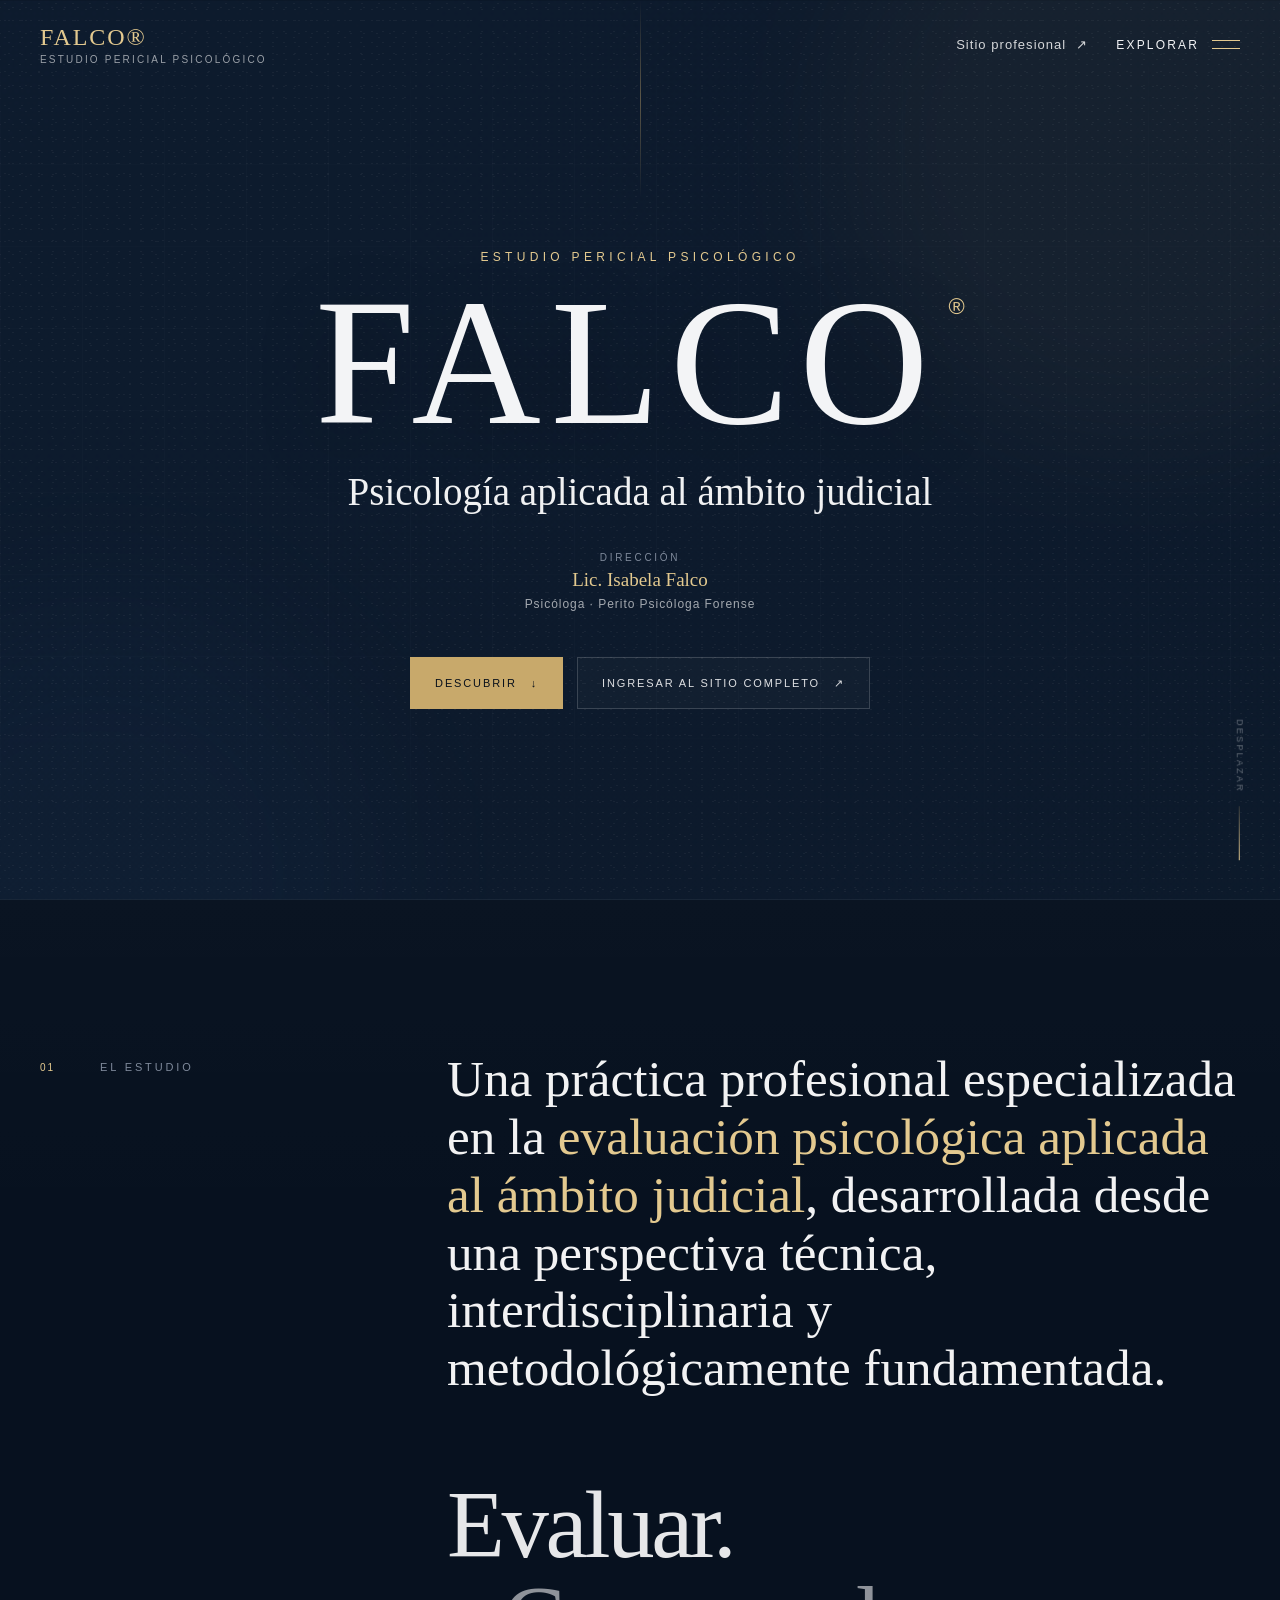
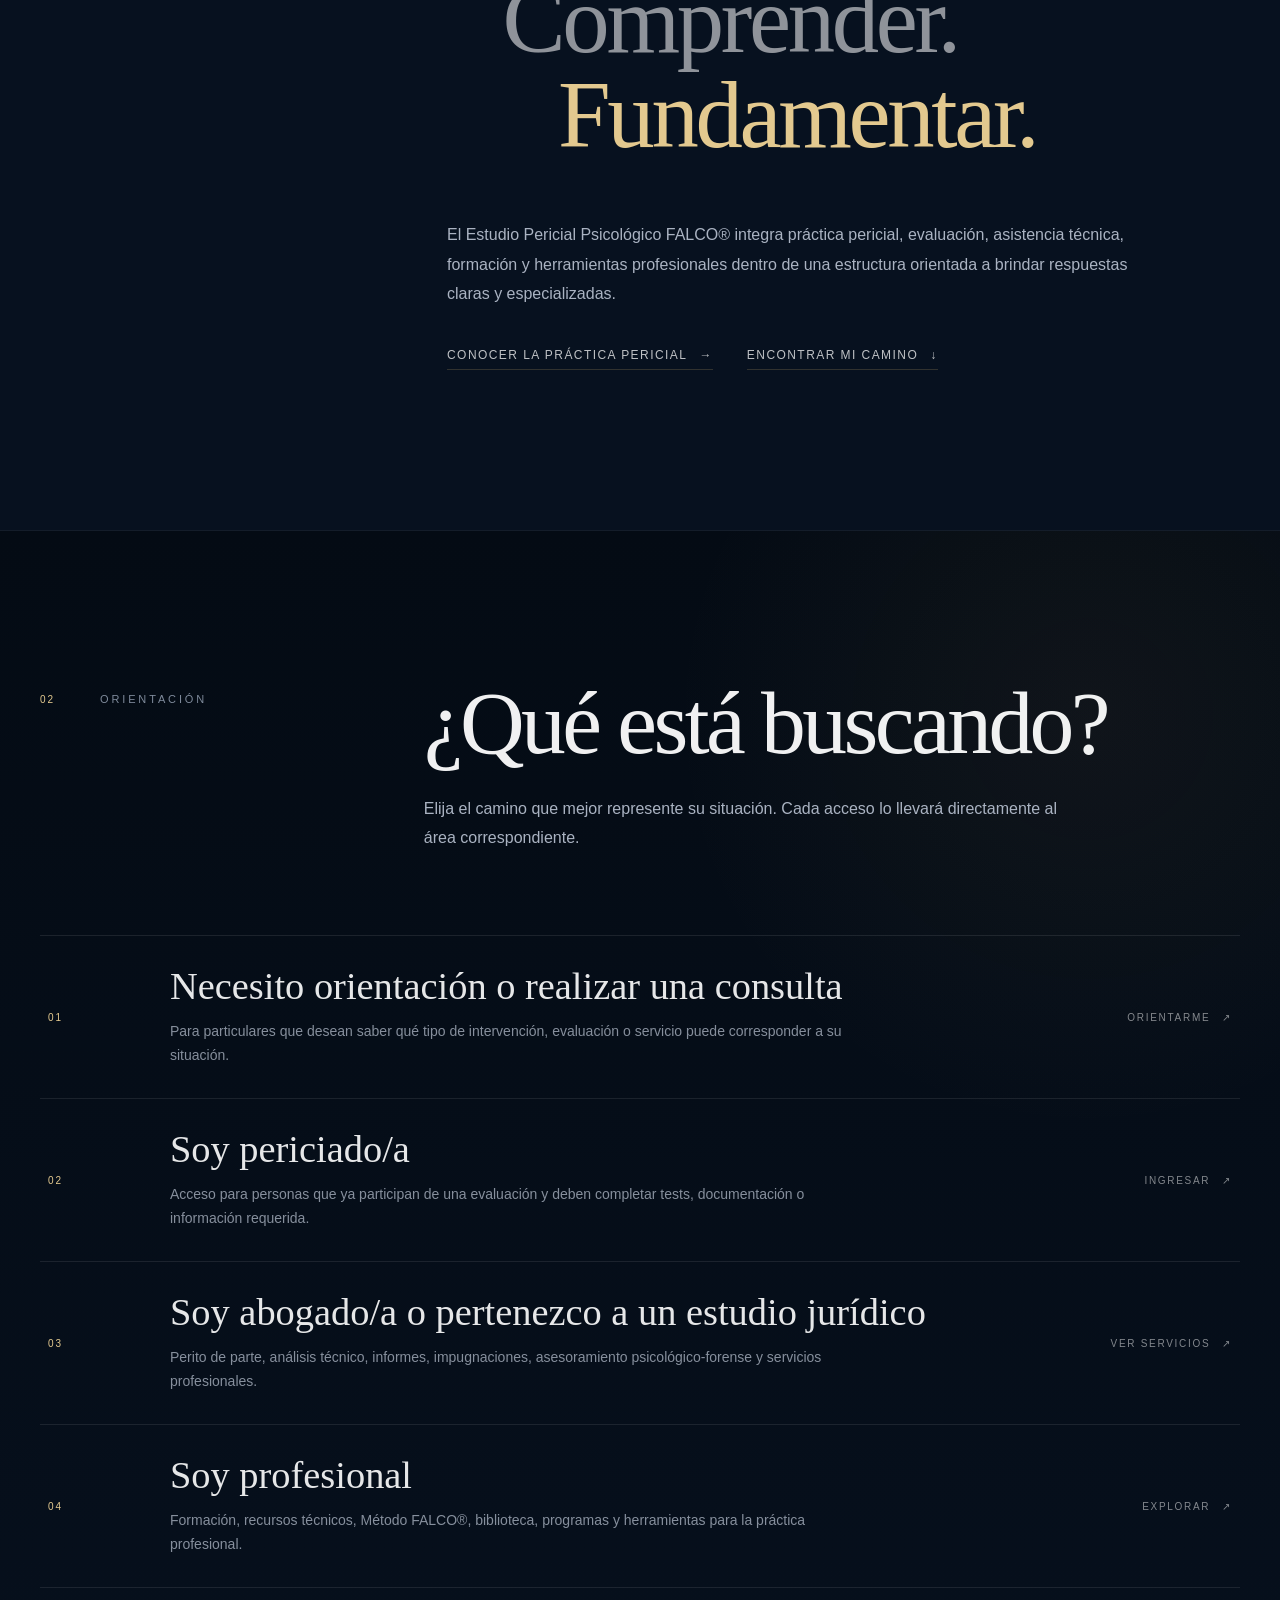
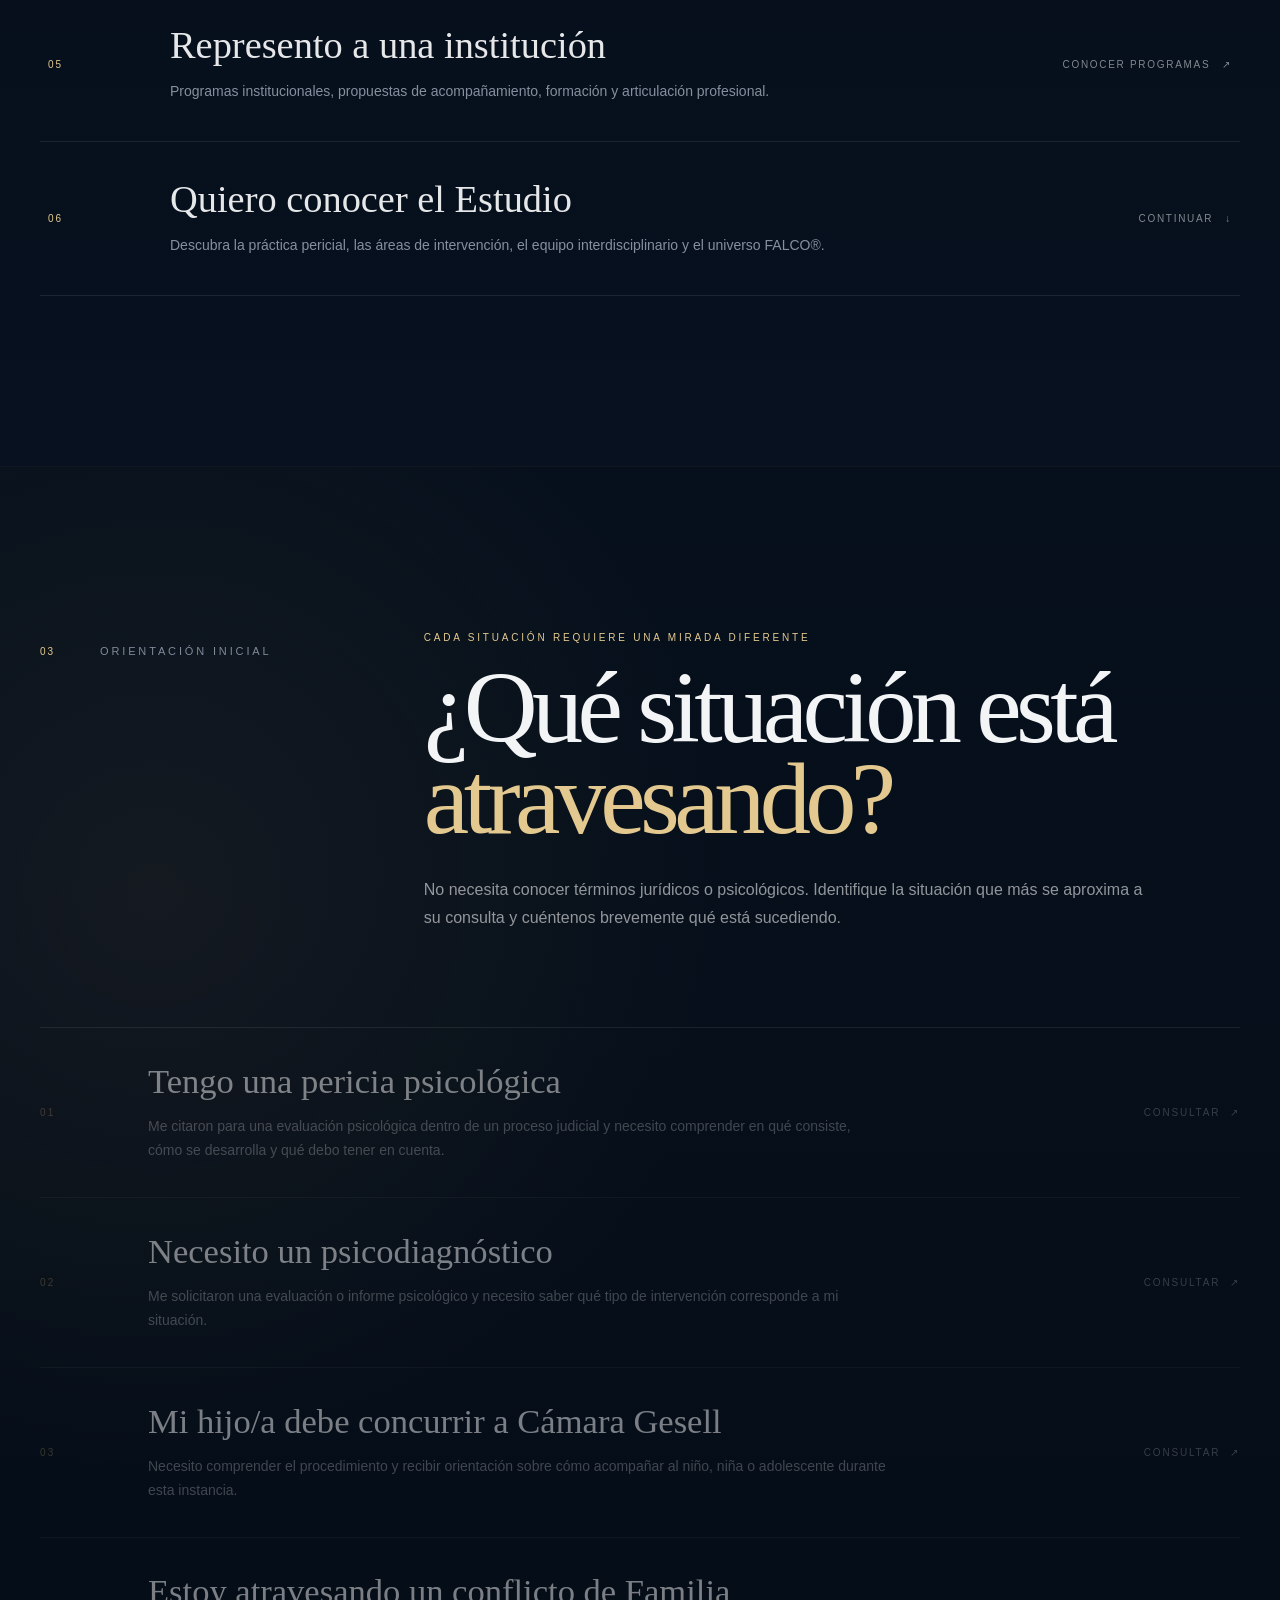
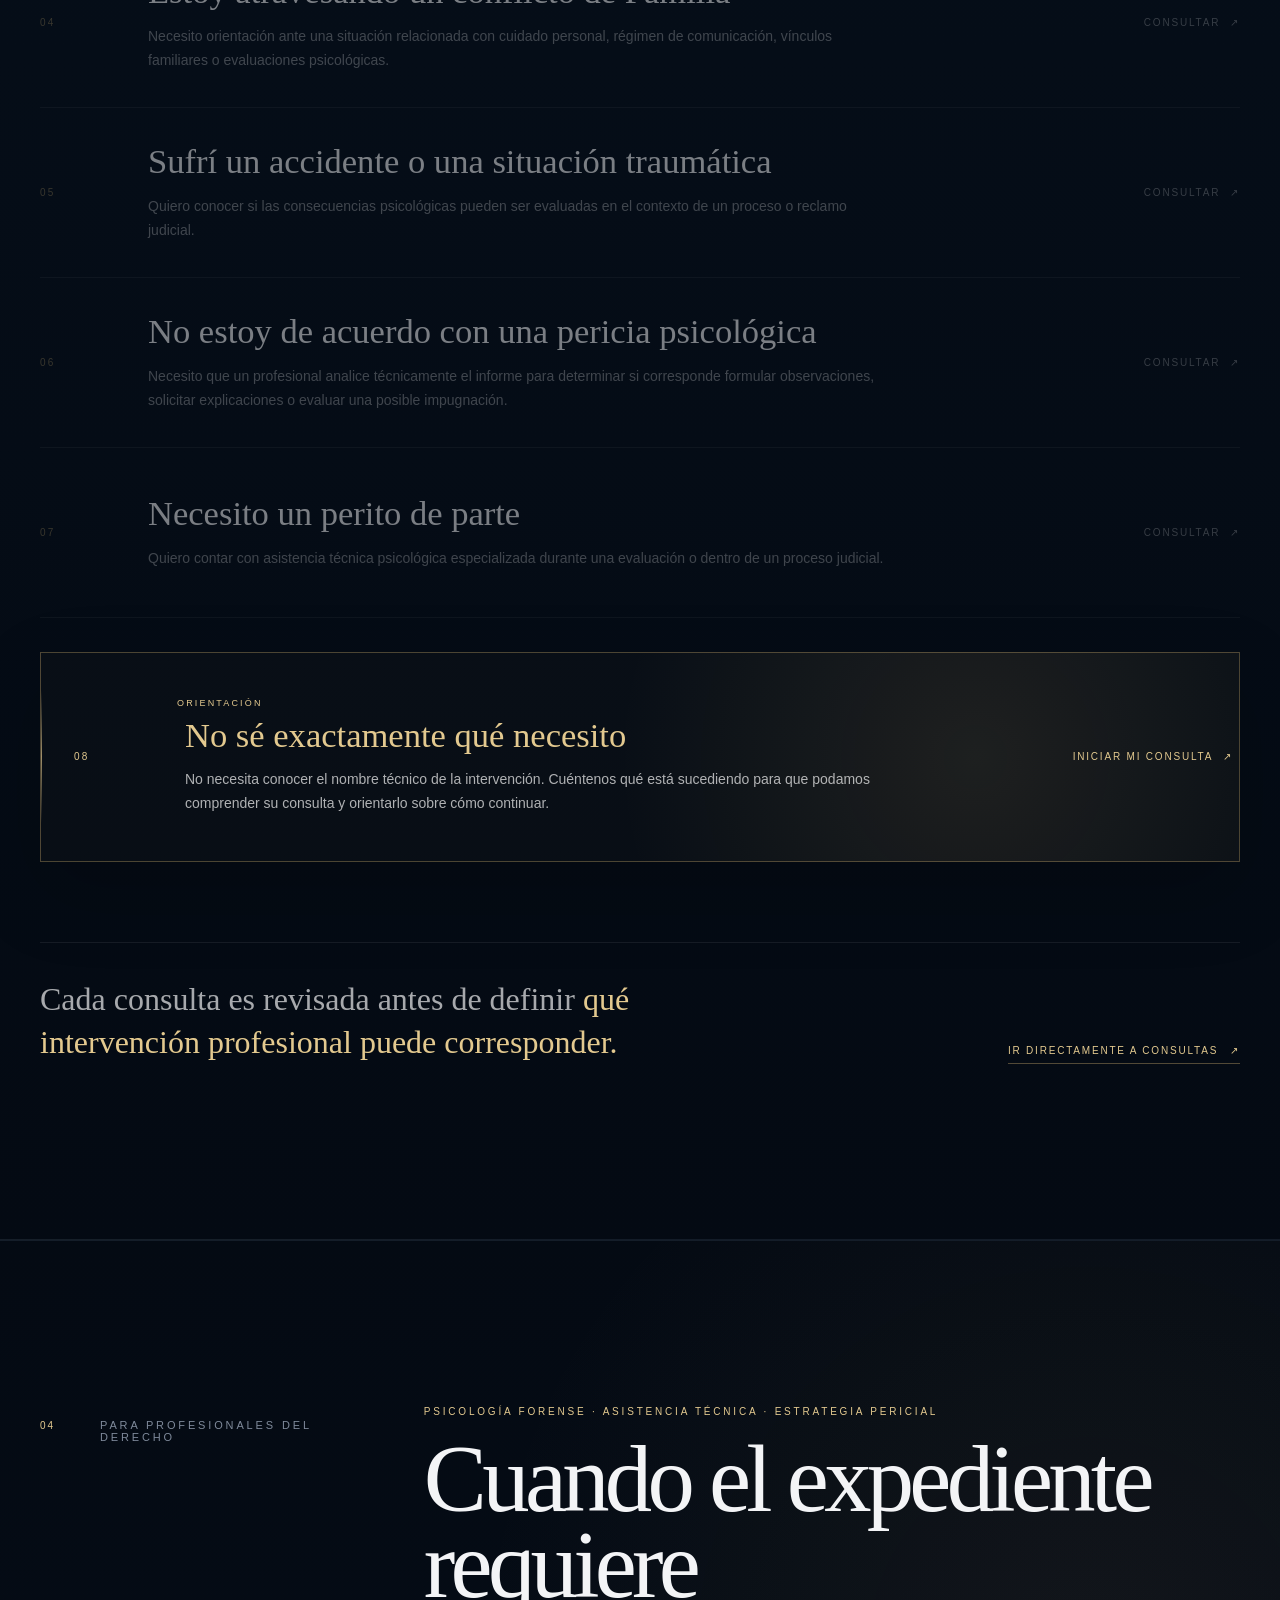
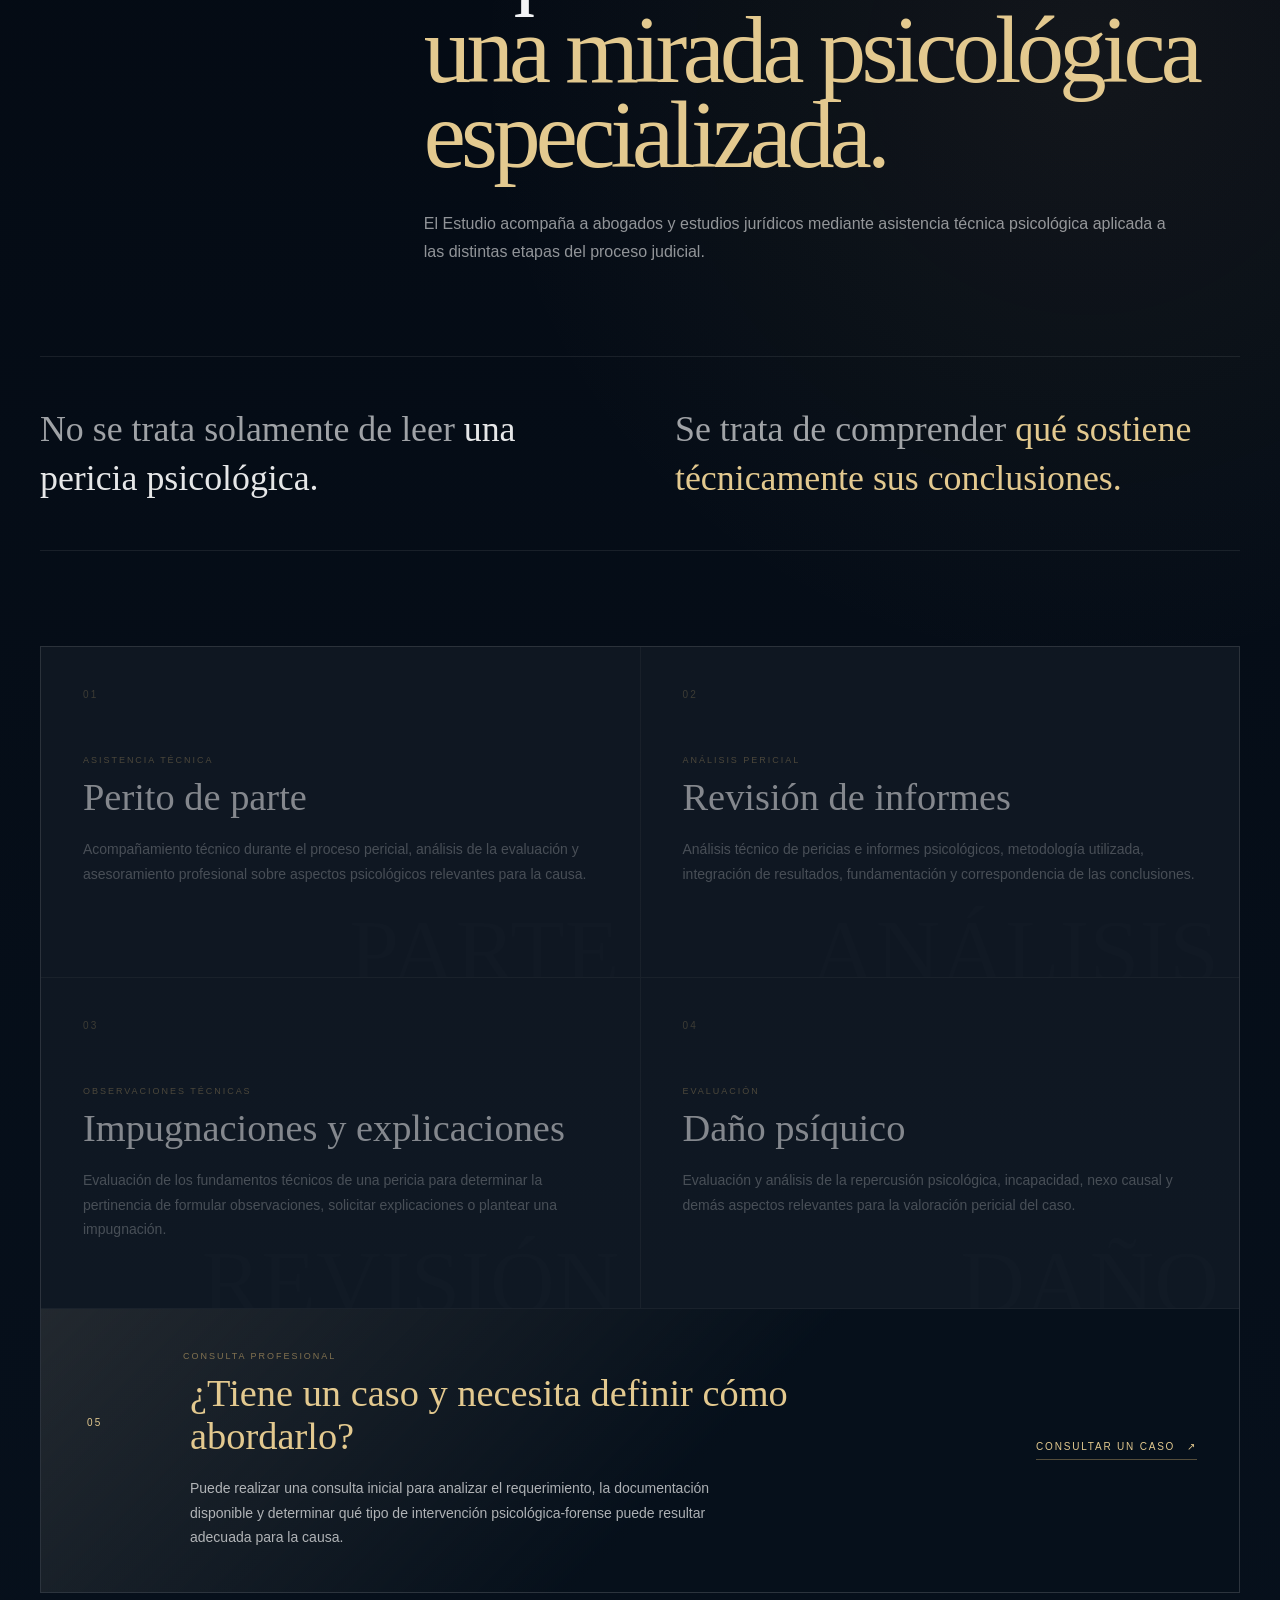
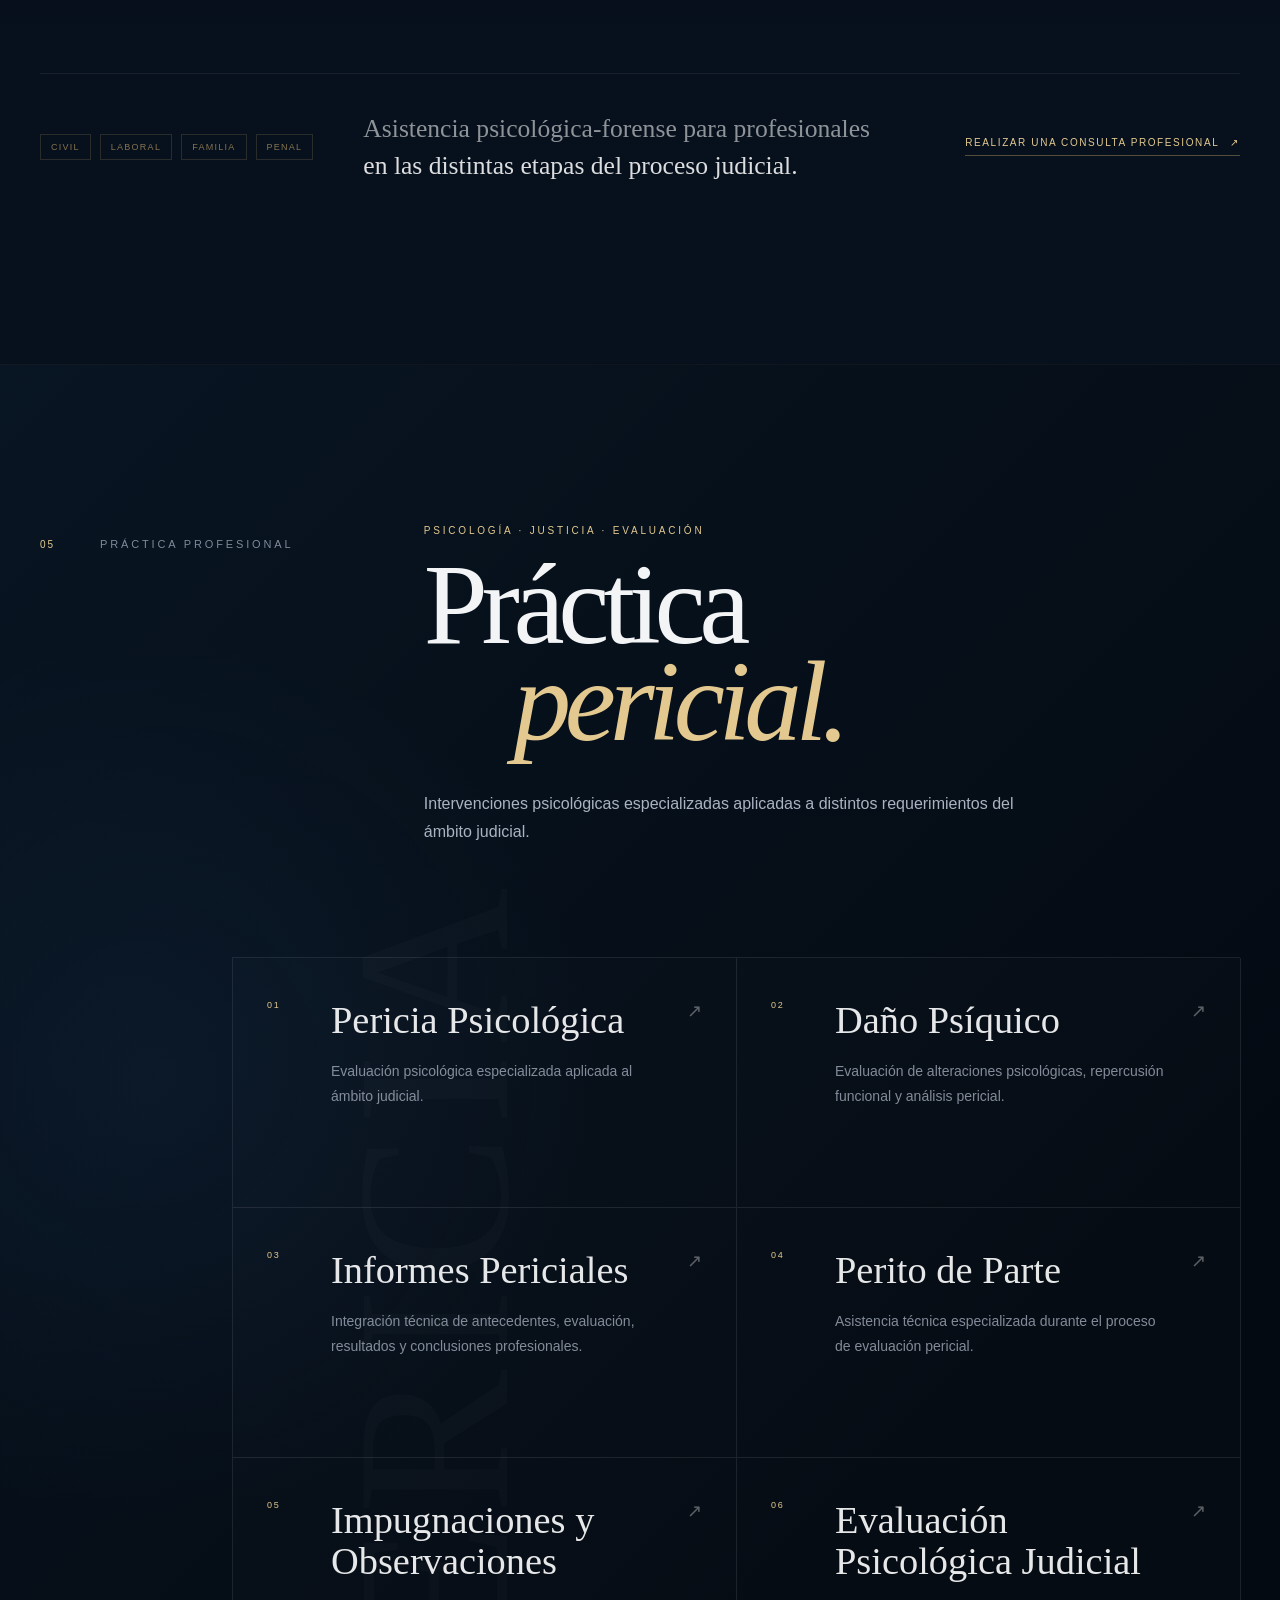
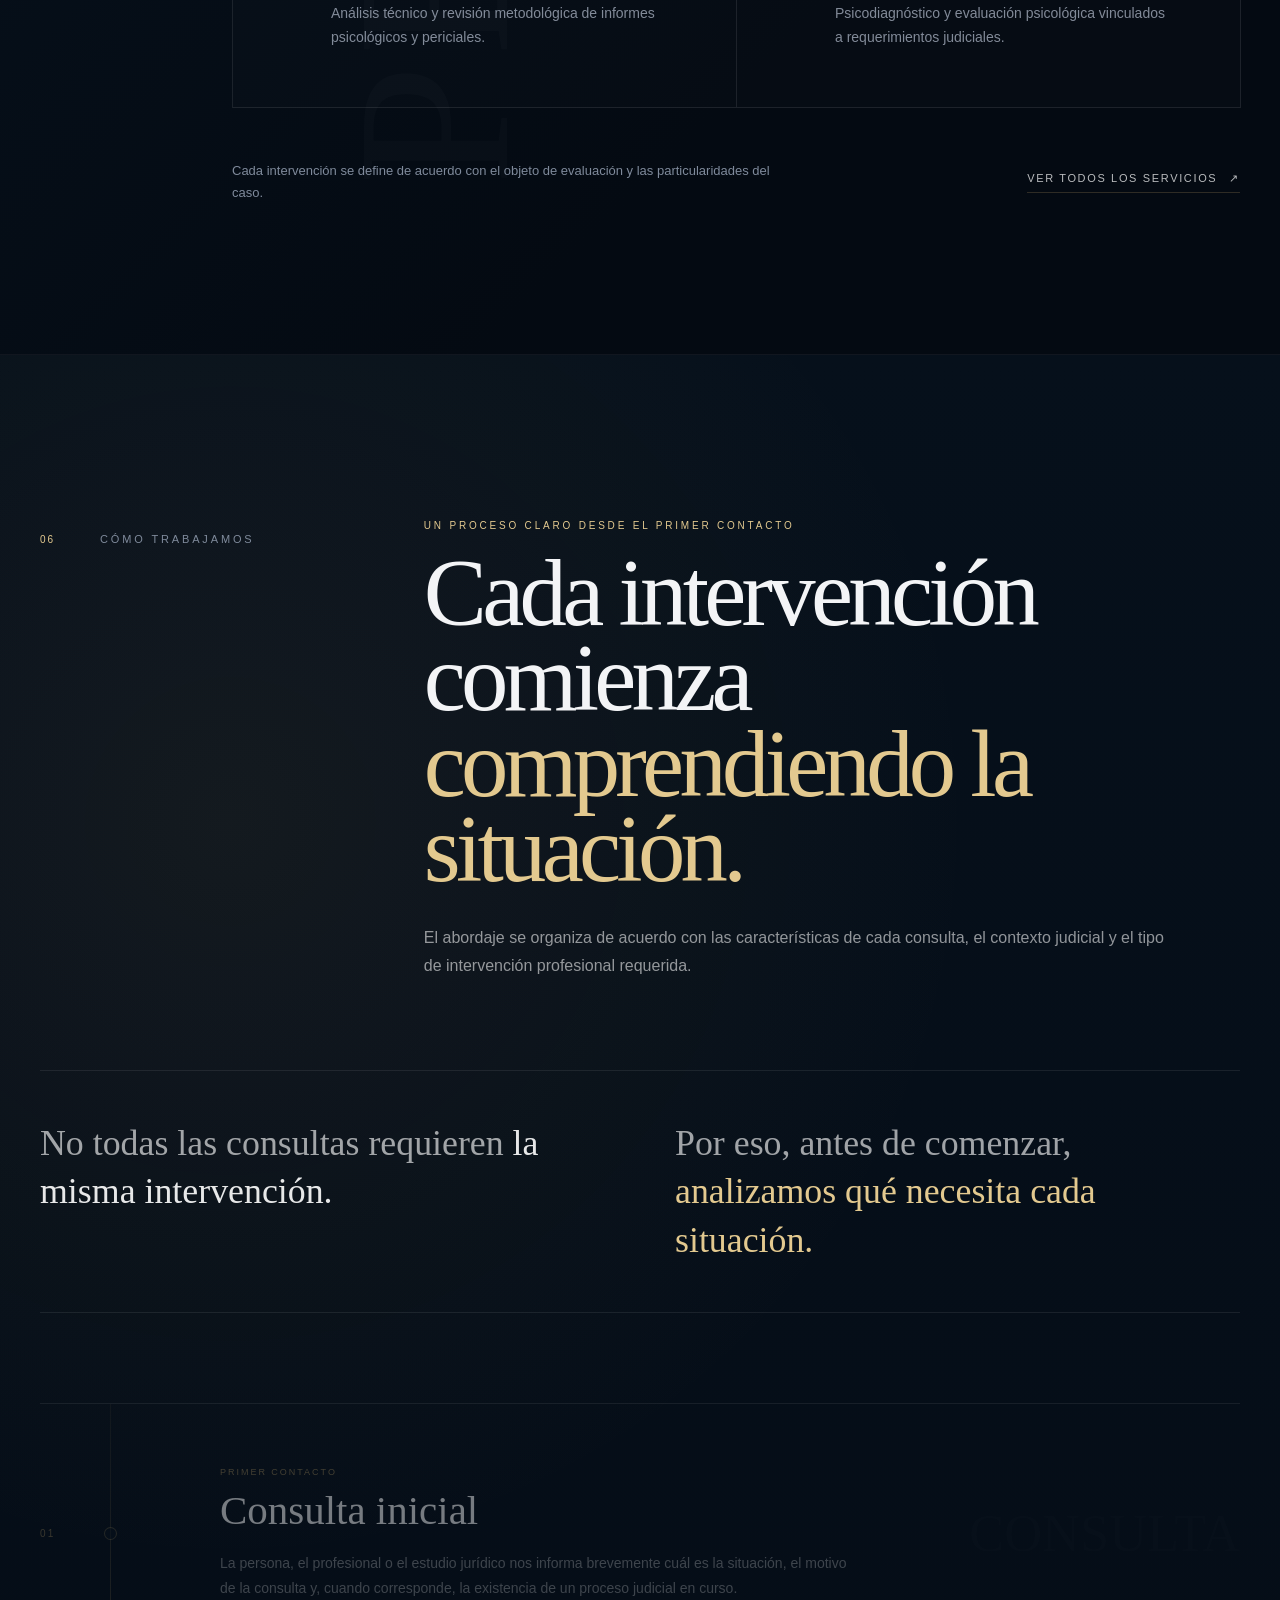
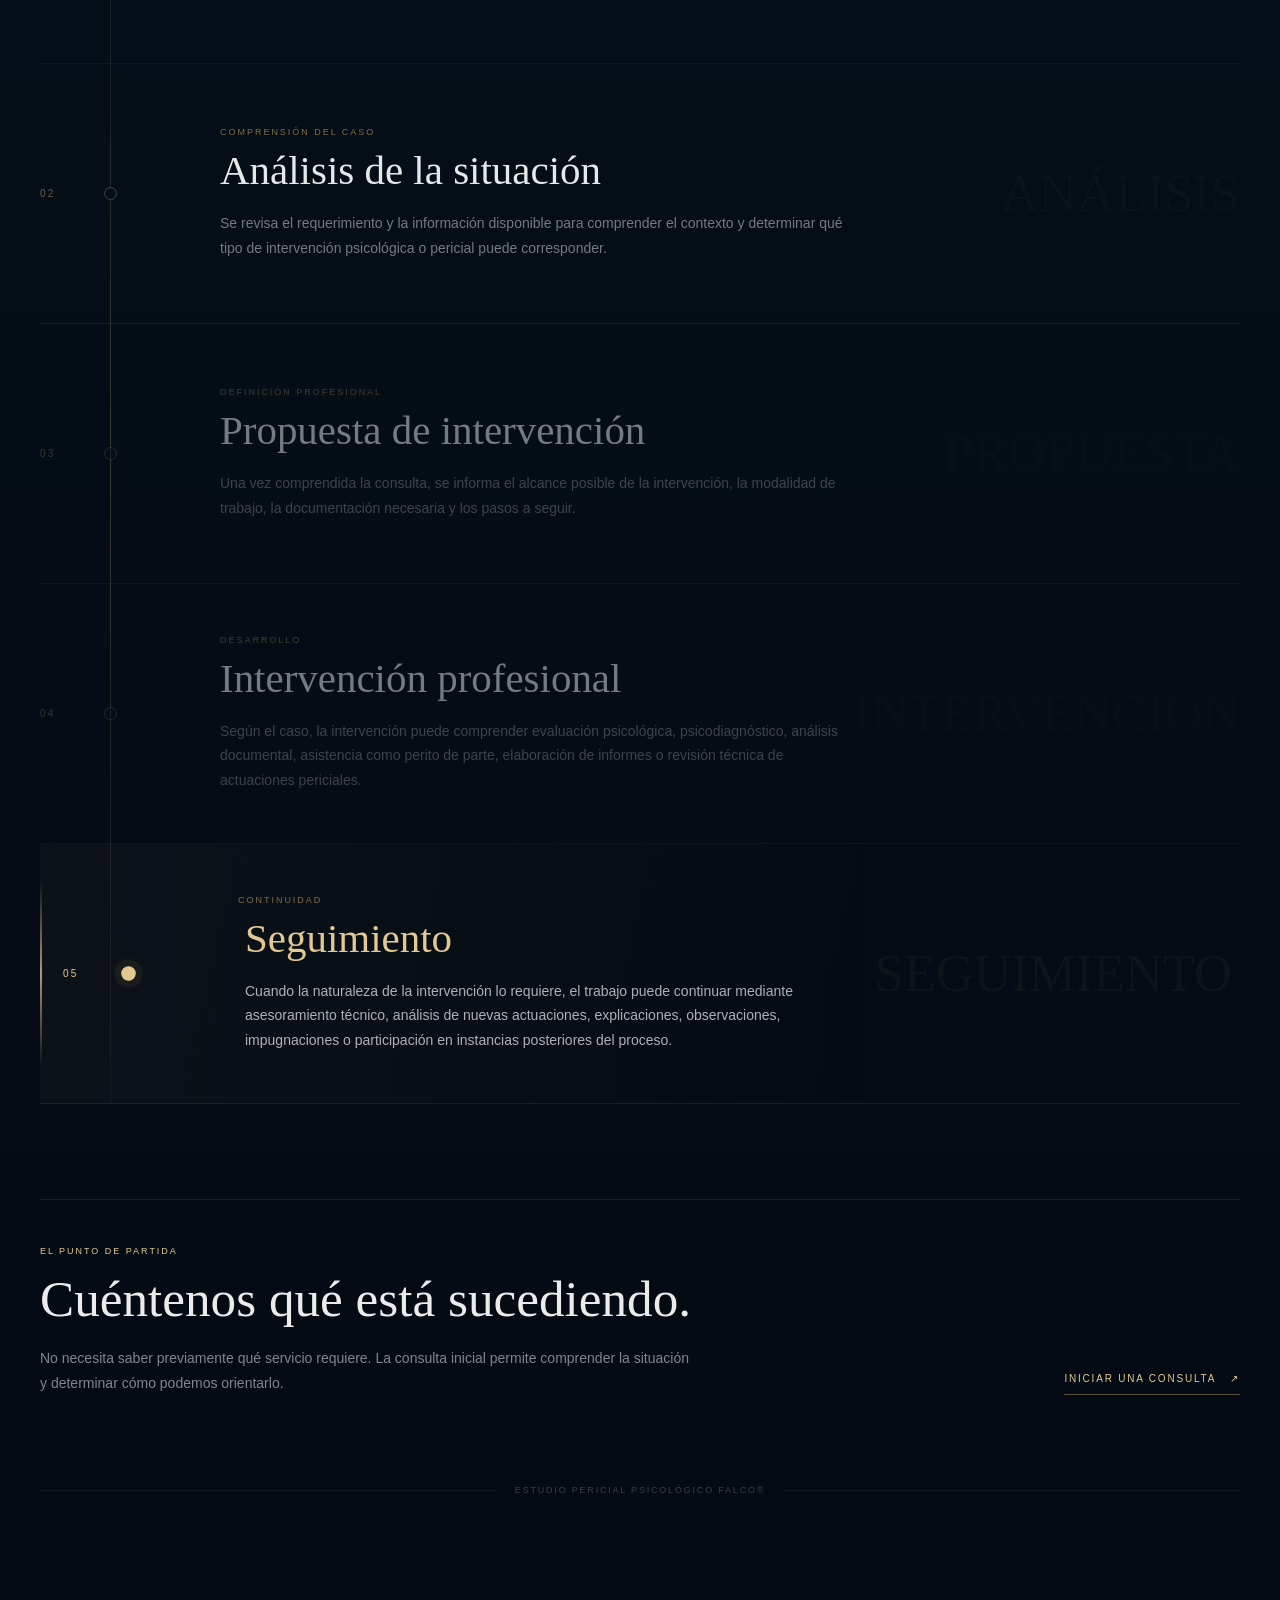
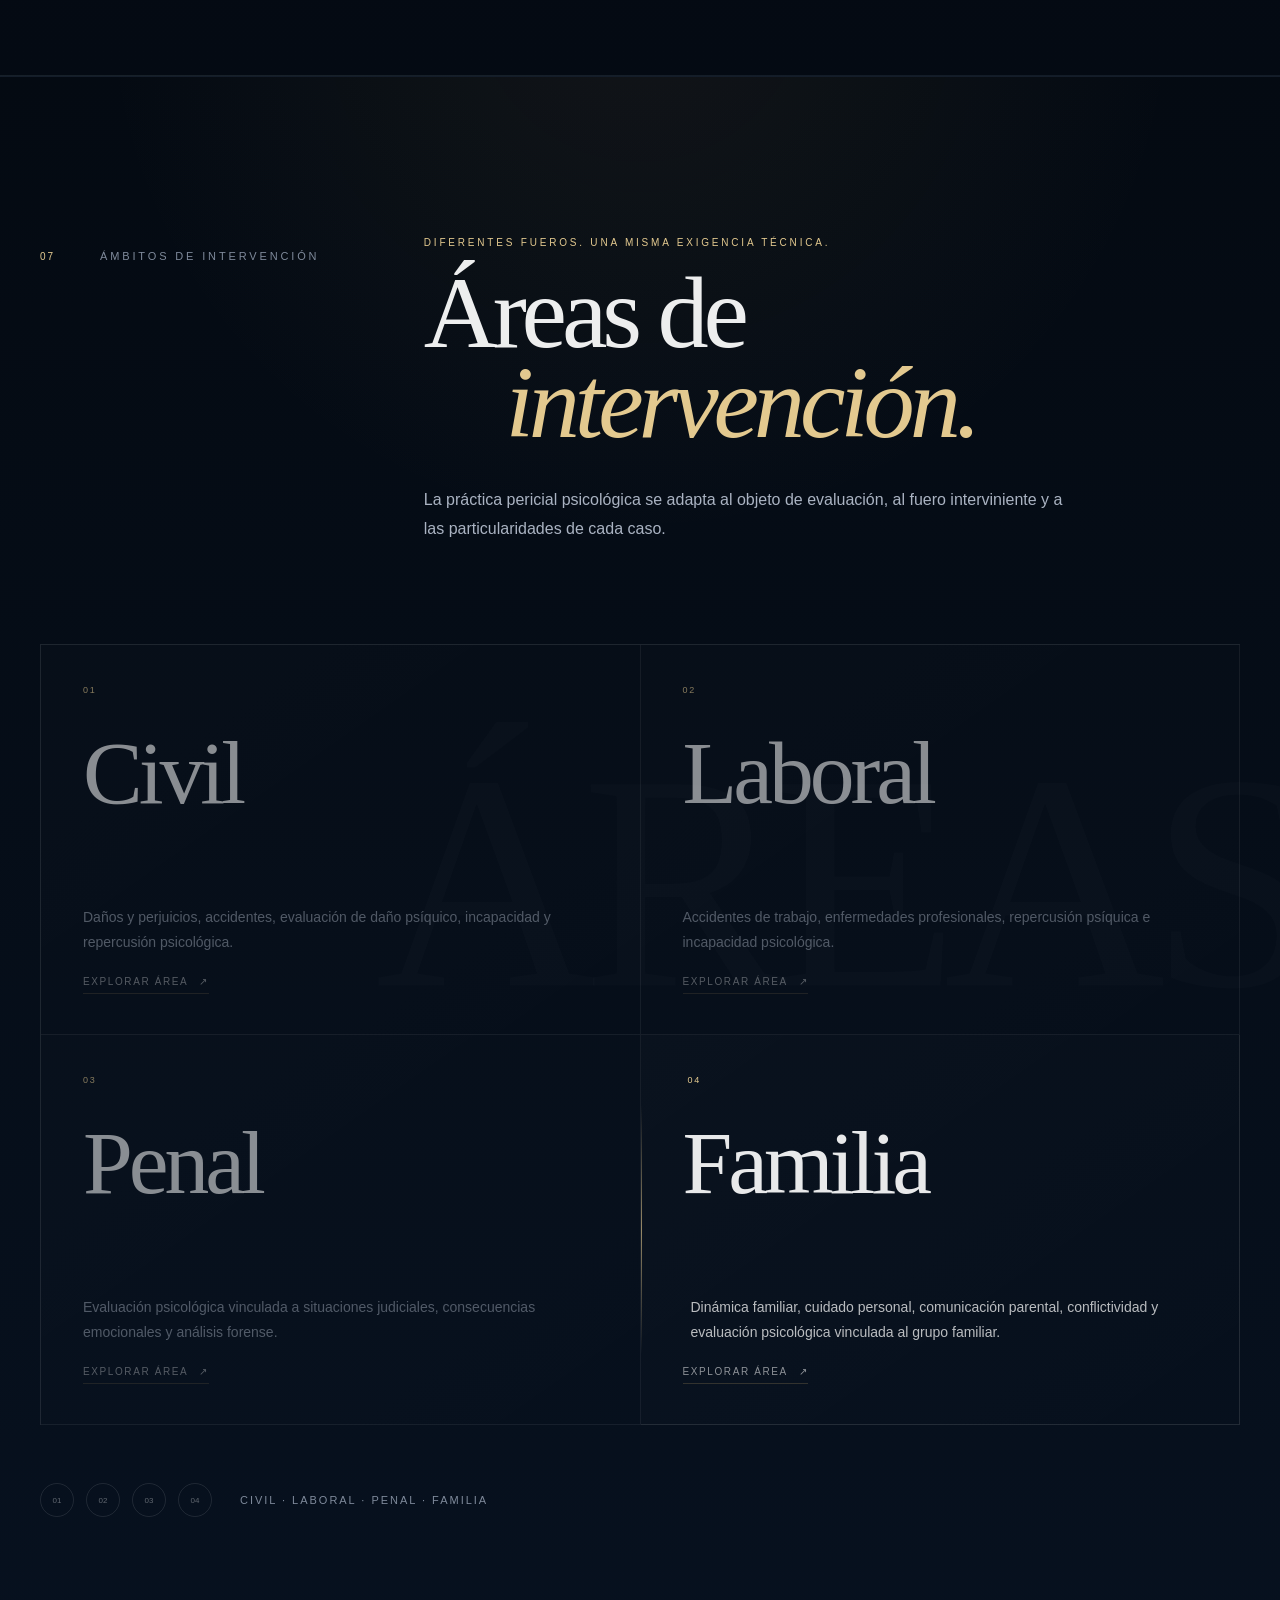
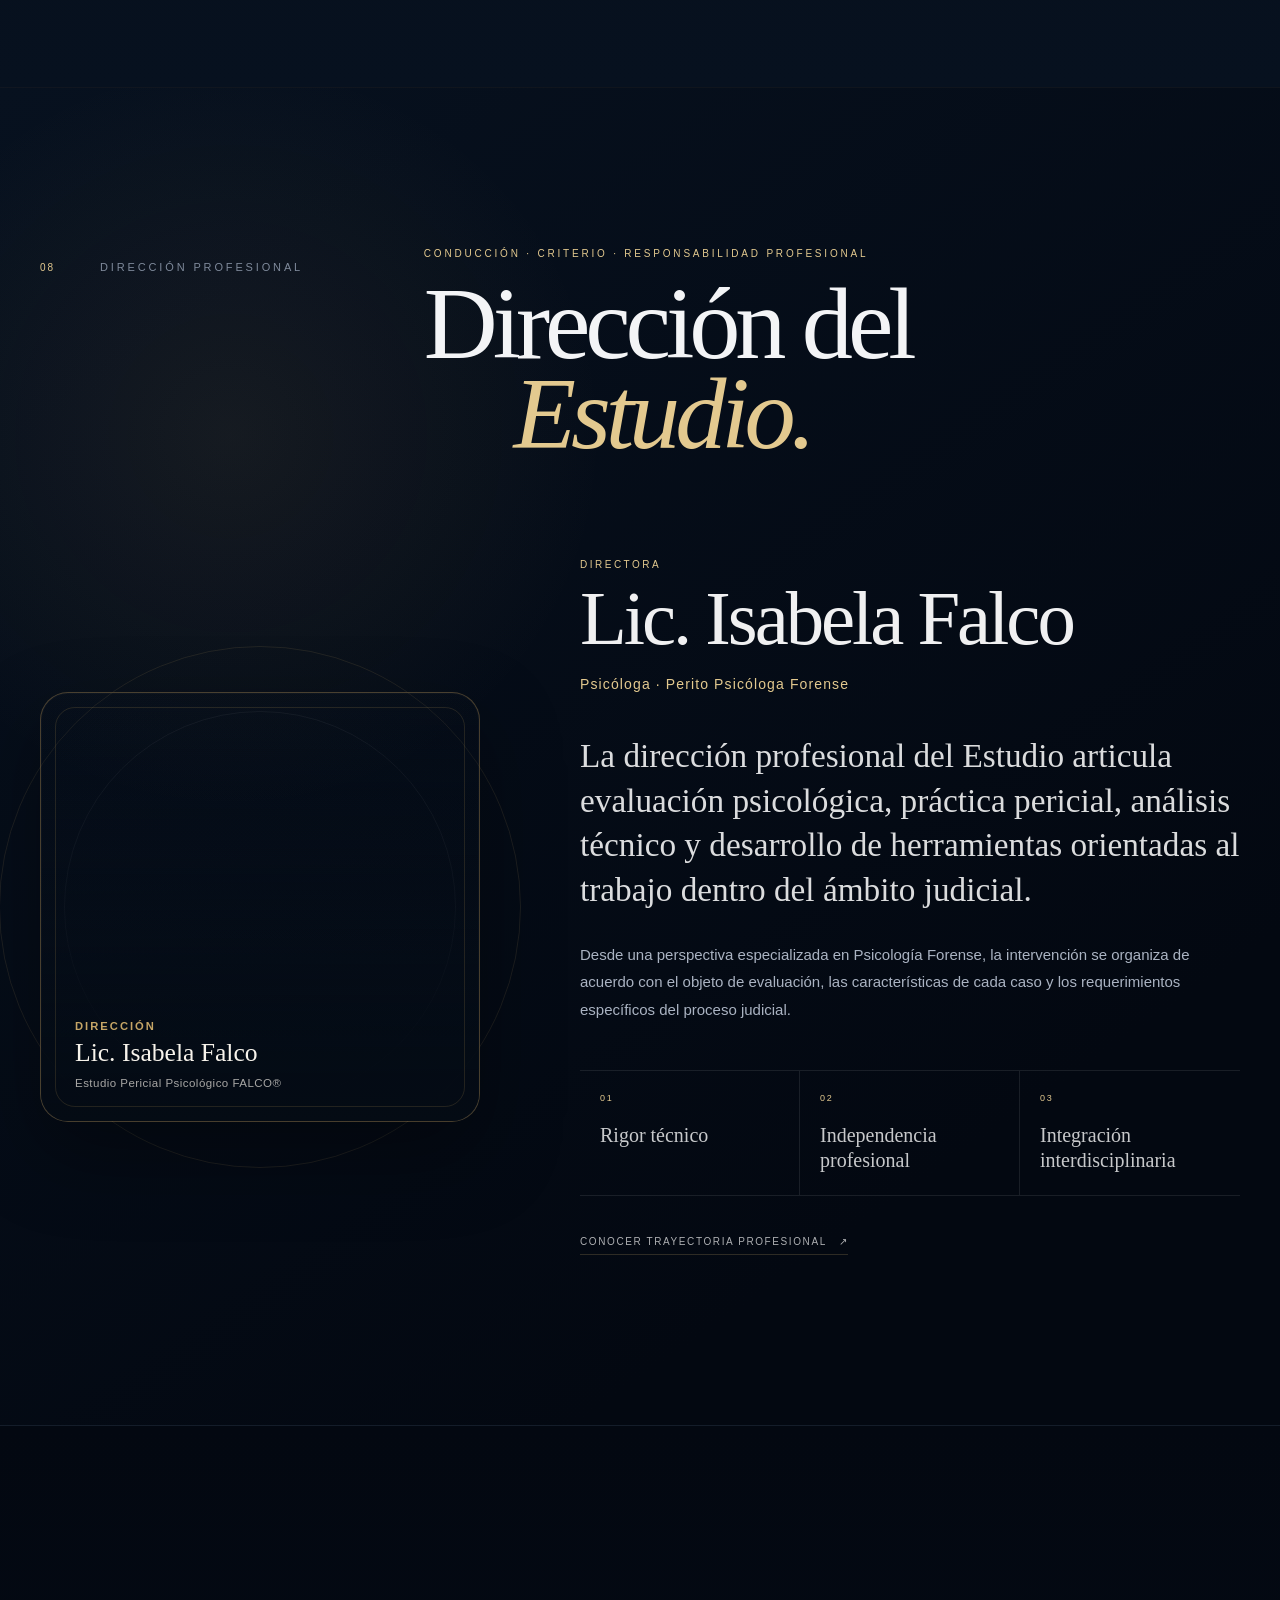
==== index.html @ dd7bbdfb "Incorpora retrato institucional en Direccion del Estudio" ====
<!DOCTYPE html>
<html lang="es">
<head>
  <meta charset="UTF-8" />

  <meta
    name="viewport"
    content="width=device-width, initial-scale=1.0"
  />

  <!-- =====================================================
       IDENTIDAD Y SEO PRINCIPAL
  ====================================================== -->

 <title>
  Estudio Pericial Psicológico FALCO® | Psicología Forense Buenos Aires
</title>

 <meta
  name="description"
  content="Estudio Pericial Psicológico FALCO®. Psicología Forense en Buenos Aires. Pericias psicológicas, daño psíquico, perito de parte, informes e impugnaciones."
/>

  <meta
    name="keywords"
    content="pericia psicológica, psicología forense, perito psicólogo, daño psíquico, psicodiagnóstico, perito de parte, impugnación pericia psicológica, evaluación psicológica judicial, Estudio Pericial Psicológico FALCO"
  />

  <meta name="author" content="Estudio Pericial Psicológico FALCO®" />

  <meta name="robots" content="index, follow" />


  <link
  rel="canonical"
  href="https://estudiopericialpsicologico.com.ar/"
/>

  <meta name="theme-color" content="#07111f" />


  <!-- =====================================================
       OPEN GRAPH
       WhatsApp · Facebook · LinkedIn
  ====================================================== -->

  <meta
    property="og:type"
    content="website"
  />

  <meta
    property="og:locale"
    content="es_AR"
  />

  <meta
    property="og:site_name"
    content="Estudio Pericial Psicológico FALCO®"
  />

  <meta
    property="og:title"
    content="Estudio Pericial Psicológico FALCO®"
  />

  <meta
    property="og:description"
    content="Psicología aplicada al ámbito judicial. Pericias psicológicas, daño psíquico, psicodiagnóstico, perito de parte, impugnaciones y asistencia técnica psicológica-forense."
  />

  <meta
  property="og:url"
  content="https://estudiopericialpsicologico.com.ar/"
/>

<meta
  property="og:image"
  content="https://estudiopericialpsicologico.com.ar/assets/og-falco.png"
/>

<meta
  property="og:image:width"
  content="1200"
/>

<meta
  property="og:image:height"
  content="630"
/>

<meta
  property="og:image:alt"
  content="Estudio Pericial Psicológico FALCO® — Psicología aplicada al ámbito judicial"
/>


  <!-- =====================================================
       X / TWITTER CARD
  ====================================================== -->

  <meta
    name="twitter:card"
    content="summary_large_image"
  />

  <meta
    name="twitter:title"
    content="Estudio Pericial Psicológico FALCO®"
  />

  <meta
    name="twitter:description"
    content="Psicología aplicada al ámbito judicial. Evaluación, práctica pericial y asistencia técnica psicológica-forense."
  />

  <meta
  name="twitter:image"
  content="https://estudiopericialpsicologico.com.ar/assets/og-falco.png"
/>

<meta
  name="twitter:image:alt"
  content="Estudio Pericial Psicológico FALCO® — Psicología aplicada al ámbito judicial"
/>


<!-- =====================================================
     DATOS ESTRUCTURADOS — SCHEMA.ORG
====================================================== -->

<script type="application/ld+json">
{
  "@context": "https://schema.org",
  "@type": "ProfessionalService",
  "name": "Estudio Pericial Psicológico FALCO®",
  "description": "Estudio especializado en Psicología Forense aplicada al ámbito judicial. Pericias psicológicas, evaluación de daño psíquico, psicodiagnóstico, perito de parte, análisis de informes, impugnaciones y asistencia técnica.",
  "url": "https://estudiopericialpsicologico.com.ar/",
  "image": "https://estudiopericialpsicologico.com.ar/assets/og-falco.png",
  "logo": "https://estudiopericialpsicologico.com.ar/favicon.svg",
  "email": "estudiopericialpsicologico@gmail.com",
  "telephone": "+54 11 3204-9521",
  "areaServed": {
    "@type": "AdministrativeArea",
    "name": "Buenos Aires"
  },
  "knowsAbout": [
    "Psicología Forense",
    "Pericia Psicológica",
    "Daño Psíquico",
    "Psicodiagnóstico",
    "Evaluación Psicológica Judicial",
    "Perito de Parte",
    "Impugnaciones Periciales",
    "Análisis de Informes Psicológicos"
  ],
  "founder": {
    "@type": "Person",
    "name": "Isabela Falco",
    "jobTitle": "Psicóloga · Perito Psicóloga Forense"
  },
  "serviceType": [
    "Pericia psicológica",
    "Evaluación de daño psíquico",
    "Psicodiagnóstico",
    "Perito de parte",
    "Informes periciales psicológicos",
    "Impugnaciones y observaciones técnicas",
    "Evaluación psicológica judicial",
    "Asesoramiento psicológico-forense"
  ],
  "sameAs": [
    "https://periciapsicologicafalco.ar/"
  ]
}
</script>


<!-- =====================================================
     FAVICON
====================================================== -->

<link
  rel="icon"
  type="image/svg+xml"
  href="./favicon.svg?v=2"
/>

<link
  rel="shortcut icon"
  type="image/svg+xml"
  href="./favicon.svg?v=2"
/>


  <!-- =====================================================
       ESTILOS
  ====================================================== -->

  <link
    rel="stylesheet"
    href="./css/estudio-falco.css"
  />
</head>

<body>

  <!-- =========================
       NAVEGACIÓN
  ========================== -->
  <header class="ef-header" id="efHeader">
    <a href="#inicio" class="ef-brand" aria-label="Ir al inicio">
      <span class="ef-brand__name">FALCO®</span>
      <span class="ef-brand__descriptor">Estudio Pericial Psicológico</span>
    </a>

    <div class="ef-header__actions">
      <a
        class="ef-site-link"
        href="https://periciapsicologicafalco.ar/"
        target="_blank"
        rel="noopener noreferrer"
      >
        Sitio profesional
        <span aria-hidden="true">↗</span>
      </a>

      <button
        class="ef-menu-button"
        id="efMenuButton"
        type="button"
        aria-label="Abrir navegación"
        aria-expanded="false"
        aria-controls="efMenu"
      >
        <span class="ef-menu-button__label">Explorar</span>
        <span class="ef-menu-button__icon" aria-hidden="true">
          <span></span>
          <span></span>
        </span>
      </button>
    </div>
  </header>


  <!-- =========================
       MENÚ PANTALLA COMPLETA
  ========================== -->
  <div class="ef-menu" id="efMenu" aria-hidden="true">
    <div class="ef-menu__backdrop"></div>

    <div class="ef-menu__content">
      <div class="ef-menu__eyebrow">
        Estudio Pericial Psicológico FALCO®
      </div>

   <nav class="ef-menu__nav" aria-label="Navegación principal">

  <a href="#inicio">Inicio</a>

  <a href="#estudio">
    El Estudio
  </a>

  <a href="#orientacion">
    ¿Qué necesita?
  </a>

  <a href="#situaciones">
    ¿Qué situación está atravesando?
  </a>

<a href="#profesionales-derecho">
  Para profesionales del Derecho
</a>

<a href="#practica">
  Práctica pericial
</a>

<a href="#como-trabajamos">
  Cómo trabajamos
</a>

<a href="#areas">
  Áreas de actuación
</a>

  <a href="#direccion">
    Dirección
  </a>

  <a href="#equipo">
    Equipo interdisciplinario
  </a>

  <a href="#principios">
    Nuestros principios
  </a>

  <a href="#metodo">
    Método FALCO®
  </a>

  <a href="#conocimiento">
    Desarrollo profesional
  </a>

  <a href="#universo">
    Universo FALCO®
  </a>

  <a href="#contacto">
    Consulta
  </a>

</nav>

<div class="ef-menu__quick">

  <p>Accesos directos</p>

  <a
    href="https://periciapsicologicafalco.ar/"
    target="_blank"
    rel="noopener noreferrer"
  >
    <span>Sitio profesional completo</span>
    <b aria-hidden="true">↗</b>
  </a>

  <a
    href="https://periciapsicologicafalco.ar/FALCO-CMS-V2/ecosistema-falco.html#acceso"
    target="_blank"
    rel="noopener noreferrer"
  >
    <span>Ingresar al Sistema FALCO®</span>
    <b aria-hidden="true">↗</b>
  </a>

</div>


    </div>
  </div>


  <main>

<!-- =========================
     ESCENA 01
     APERTURA CINEMATOGRÁFICA
========================== -->

<section class="ef-hero" id="inicio">

  <!-- INTRO CINEMATOGRÁFICA -->
  <div class="ef-cinematic-intro" id="efCinematicIntro" aria-hidden="true">

    <div class="ef-cinematic-intro__background">
      <div class="ef-cinematic-intro__glow"></div>
      <div class="ef-cinematic-intro__grain"></div>
    </div>

    <div class="ef-cinematic-intro__line"></div>

    <div class="ef-cinematic-intro__scene">

      <p class="ef-cinematic-intro__studio">
        Estudio Pericial Psicológico
      </p>

      <div class="ef-cinematic-intro__brand">
        <span>FALCO</span>
        <sup>®</sup>
      </div>

      <div class="ef-cinematic-intro__director">
        <span>Dirección</span>
        <strong>Lic. Isabela Falco</strong>
      </div>

    </div>

    <div class="ef-cinematic-intro__progress">
      <span></span>
    </div>

  </div>


  <!-- HERO REAL -->

  <div class="ef-hero__atmosphere" aria-hidden="true">
    <div class="ef-hero__glow ef-hero__glow--one"></div>
    <div class="ef-hero__glow ef-hero__glow--two"></div>
    <div class="ef-hero__grain"></div>
  </div>

  <div class="ef-hero__line" aria-hidden="true"></div>


  <div class="ef-hero__content">

    <p class="ef-hero__eyebrow ef-reveal">
      Estudio Pericial Psicológico
    </p>

    <h1
  class="ef-hero__title"
  aria-label="Estudio Pericial Psicológico FALCO — Psicología Forense"
>
      <span class="ef-hero__title-main ef-reveal">FALCO</span>
      <span class="ef-hero__registered ef-reveal">®</span>
    </h1>

    <p class="ef-hero__statement ef-reveal">
      Psicología aplicada al ámbito judicial
    </p>


    <div class="ef-hero__direction ef-reveal">

      <span class="ef-hero__direction-label">
        Dirección
      </span>

      <strong class="ef-hero__direction-name">
        Lic. Isabela Falco
      </strong>

      <span class="ef-hero__direction-role">
        Psicóloga · Perito Psicóloga Forense
      </span>

    </div>


    <div class="ef-hero__actions ef-reveal">

      <a
  class="ef-button ef-button--primary"
  href="#estudio"
  id="efDiscoverButton"
>
  Descubrir
  <span aria-hidden="true">↓</span>
</a>

      <a
        class="ef-button ef-button--ghost"
        href="https://periciapsicologicafalco.ar/"
        target="_blank"
        rel="noopener noreferrer"
      >
        Ingresar al sitio completo
        <span aria-hidden="true">↗</span>
      </a>

    </div>

  </div>


  <div class="ef-hero__scroll" aria-hidden="true">

    <span>Desplazar</span>

    <div class="ef-hero__scroll-line"></div>

  </div>

</section>


    <!-- =========================
         ESCENA 02
         PRESENTACIÓN DEL ESTUDIO
    ========================== -->
    <section class="ef-intro ef-cinema-section" id="estudio">

      <div class="ef-section-shell">

        <div class="ef-intro__heading">
          <span class="ef-section-number">01</span>

          <p class="ef-section-kicker">
            El Estudio
          </p>
        </div>

        <div class="ef-intro__content">

          <p class="ef-intro__lead">
            Una práctica profesional especializada en la
            <strong>evaluación psicológica aplicada al ámbito judicial</strong>,
            desarrollada desde una perspectiva técnica,
            interdisciplinaria y metodológicamente fundamentada.
          </p>

          <div class="ef-intro__statement" aria-label="Principios del Estudio">
            <span>Evaluar.</span>
            <span>Comprender.</span>
            <span>Fundamentar.</span>
          </div>

          <p class="ef-intro__closing">
            El Estudio Pericial Psicológico FALCO® integra práctica pericial,
            evaluación, asistencia técnica, formación y herramientas
            profesionales dentro de una estructura orientada a brindar
            respuestas claras y especializadas.
          </p>

          <div class="ef-intro__links">
            <a
              href="https://periciapsicologicafalco.ar/pericia-psicologica-buenos-aires.html"
              target="_blank"
              rel="noopener noreferrer"
            >
              Conocer la práctica pericial
              <span aria-hidden="true">→</span>
            </a>

            <a href="#orientacion">
              Encontrar mi camino
              <span aria-hidden="true">↓</span>
            </a>
          </div>

        </div>

      </div>

    </section>


    <!-- =========================
         PLACEHOLDERS
         Próximas escenas
    ========================== -->
   <section class="ef-paths" id="orientacion">

  <div class="ef-section-shell">

    <div class="ef-paths__header">
      <div>
        <span class="ef-section-number">02</span>
        <p class="ef-section-kicker">Orientación</p>
      </div>

      <div class="ef-paths__intro">
        <h2>¿Qué está buscando?</h2>

        <p>
          Elija el camino que mejor represente su situación.
          Cada acceso lo llevará directamente al área correspondiente.
        </p>
      </div>
    </div>

    <div class="ef-paths__list">

      <a
        class="ef-path"
        href="https://periciapsicologicafalco.ar/FALCO-ADMISION/index.html"
        target="_blank"
        rel="noopener noreferrer"
      >
        <span class="ef-path__number">01</span>

        <div class="ef-path__content">
          <h3>Necesito orientación o realizar una consulta</h3>

          <p>
            Para particulares que desean saber qué tipo de intervención,
            evaluación o servicio puede corresponder a su situación.
          </p>
        </div>

        <span class="ef-path__action">
          Orientarme
          <span aria-hidden="true">↗</span>
        </span>
      </a>


      <a
        class="ef-path"
        href="https://periciapsicologicafalco.ar/FALCO-CMS-V2/ecosistema-falco.html#acceso"
        target="_blank"
        rel="noopener noreferrer"
      >
        <span class="ef-path__number">02</span>

        <div class="ef-path__content">
          <h3>Soy periciado/a</h3>

          <p>
            Acceso para personas que ya participan de una evaluación
            y deben completar tests, documentación o información requerida.
          </p>
        </div>

        <span class="ef-path__action">
          Ingresar
          <span aria-hidden="true">↗</span>
        </span>
      </a>


      <a
        class="ef-path"
        href="https://periciapsicologicafalco.ar/"
        target="_blank"
        rel="noopener noreferrer"
      >
        <span class="ef-path__number">03</span>

        <div class="ef-path__content">
          <h3>Soy abogado/a o pertenezco a un estudio jurídico</h3>

          <p>
            Perito de parte, análisis técnico, informes, impugnaciones,
            asesoramiento psicológico-forense y servicios profesionales.
          </p>
        </div>

        <span class="ef-path__action">
          Ver servicios
          <span aria-hidden="true">↗</span>
        </span>
      </a>


      <a
        class="ef-path"
        href="https://periciapsicologicafalco.ar/"
        target="_blank"
        rel="noopener noreferrer"
      >
        <span class="ef-path__number">04</span>

        <div class="ef-path__content">
          <h3>Soy profesional</h3>

          <p>
            Formación, recursos técnicos, Método FALCO®, biblioteca,
            programas y herramientas para la práctica profesional.
          </p>
        </div>

        <span class="ef-path__action">
          Explorar
          <span aria-hidden="true">↗</span>
        </span>
      </a>


      <a
        class="ef-path"
        href="https://periciapsicologicafalco.ar/FALCO-COMUNIDAD/index.html"
        target="_blank"
        rel="noopener noreferrer"
      >
        <span class="ef-path__number">05</span>

        <div class="ef-path__content">
          <h3>Represento a una institución</h3>

          <p>
            Programas institucionales, propuestas de acompañamiento,
            formación y articulación profesional.
          </p>
        </div>

        <span class="ef-path__action">
          Conocer programas
          <span aria-hidden="true">↗</span>
        </span>
      </a>


      <a
        class="ef-path"
        href="#practica"
      >
        <span class="ef-path__number">06</span>

        <div class="ef-path__content">
          <h3>Quiero conocer el Estudio</h3>

          <p>
            Descubra la práctica pericial, las áreas de intervención,
            el equipo interdisciplinario y el universo FALCO®.
          </p>
        </div>

        <span class="ef-path__action">
          Continuar
          <span aria-hidden="true">↓</span>
        </span>
      </a>

    </div>

  </div>

</section>


<!-- =========================================================
     ESCENA 03
     SITUACIONES / ORIENTACIÓN AL VISITANTE
========================================================= -->

<section class="ef-situations ef-situations-cinema" id="situaciones">

  <div class="ef-section-shell">

    <header class="ef-situations__header">

      <div class="ef-situations__index">
        <span class="ef-section-number">03</span>
        <p class="ef-section-kicker">Orientación inicial</p>
      </div>

      <div class="ef-situations__heading">

        <p class="ef-situations__overline">
          Cada situación requiere una mirada diferente
        </p>

        <h2>
          ¿Qué situación está
          <span>atravesando?</span>
        </h2>

        <p>
          No necesita conocer términos jurídicos o psicológicos.
          Identifique la situación que más se aproxima a su consulta
          y cuéntenos brevemente qué está sucediendo.
        </p>

      </div>

    </header>


    <div class="ef-situations__list">


      <!-- 01 -->
      <a
        class="ef-situation"
        href="https://periciapsicologicafalco.ar/FALCO-ADMISION/index.html"
        target="_blank"
        rel="noopener noreferrer"
      >

        <span class="ef-situation__number">01</span>

        <div class="ef-situation__content">

          <h3>Tengo una pericia psicológica</h3>

          <p>
            Me citaron para una evaluación psicológica dentro de un
            proceso judicial y necesito comprender en qué consiste,
            cómo se desarrolla y qué debo tener en cuenta.
          </p>

        </div>

        <span class="ef-situation__action">
          Consultar
          <span aria-hidden="true">↗</span>
        </span>

      </a>


      <!-- 02 -->
      <a
        class="ef-situation"
        href="https://periciapsicologicafalco.ar/FALCO-ADMISION/index.html"
        target="_blank"
        rel="noopener noreferrer"
      >

        <span class="ef-situation__number">02</span>

        <div class="ef-situation__content">

          <h3>Necesito un psicodiagnóstico</h3>

          <p>
            Me solicitaron una evaluación o informe psicológico
            y necesito saber qué tipo de intervención corresponde
            a mi situación.
          </p>

        </div>

        <span class="ef-situation__action">
          Consultar
          <span aria-hidden="true">↗</span>
        </span>

      </a>


      <!-- 03 -->
      <a
        class="ef-situation"
        href="https://periciapsicologicafalco.ar/FALCO-ADMISION/index.html"
        target="_blank"
        rel="noopener noreferrer"
      >

        <span class="ef-situation__number">03</span>

        <div class="ef-situation__content">

          <h3>Mi hijo/a debe concurrir a Cámara Gesell</h3>

          <p>
            Necesito comprender el procedimiento y recibir orientación
            sobre cómo acompañar al niño, niña o adolescente
            durante esta instancia.
          </p>

        </div>

        <span class="ef-situation__action">
          Consultar
          <span aria-hidden="true">↗</span>
        </span>

      </a>


      <!-- 04 -->
      <a
        class="ef-situation"
        href="https://periciapsicologicafalco.ar/FALCO-ADMISION/index.html"
        target="_blank"
        rel="noopener noreferrer"
      >

        <span class="ef-situation__number">04</span>

        <div class="ef-situation__content">

          <h3>Estoy atravesando un conflicto de Familia</h3>

          <p>
            Necesito orientación ante una situación relacionada
            con cuidado personal, régimen de comunicación,
            vínculos familiares o evaluaciones psicológicas.
          </p>

        </div>

        <span class="ef-situation__action">
          Consultar
          <span aria-hidden="true">↗</span>
        </span>

      </a>


      <!-- 05 -->
      <a
        class="ef-situation"
        href="https://periciapsicologicafalco.ar/FALCO-ADMISION/index.html"
        target="_blank"
        rel="noopener noreferrer"
      >

        <span class="ef-situation__number">05</span>

        <div class="ef-situation__content">

          <h3>Sufrí un accidente o una situación traumática</h3>

          <p>
            Quiero conocer si las consecuencias psicológicas
            pueden ser evaluadas en el contexto de un proceso
            o reclamo judicial.
          </p>

        </div>

        <span class="ef-situation__action">
          Consultar
          <span aria-hidden="true">↗</span>
        </span>

      </a>


      <!-- 06 -->
      <a
        class="ef-situation"
        href="https://periciapsicologicafalco.ar/FALCO-ADMISION/index.html"
        target="_blank"
        rel="noopener noreferrer"
      >

        <span class="ef-situation__number">06</span>

        <div class="ef-situation__content">

          <h3>No estoy de acuerdo con una pericia psicológica</h3>

          <p>
            Necesito que un profesional analice técnicamente
            el informe para determinar si corresponde formular
            observaciones, solicitar explicaciones o evaluar
            una posible impugnación.
          </p>

        </div>

        <span class="ef-situation__action">
          Consultar
          <span aria-hidden="true">↗</span>
        </span>

      </a>


      <!-- 07 -->
      <a
        class="ef-situation"
        href="https://periciapsicologicafalco.ar/FALCO-ADMISION/index.html"
        target="_blank"
        rel="noopener noreferrer"
      >

        <span class="ef-situation__number">07</span>

        <div class="ef-situation__content">

          <h3>Necesito un perito de parte</h3>

          <p>
            Quiero contar con asistencia técnica psicológica
            especializada durante una evaluación o dentro
            de un proceso judicial.
          </p>

        </div>

        <span class="ef-situation__action">
          Consultar
          <span aria-hidden="true">↗</span>
        </span>

      </a>


      <!-- 08 -->
      <a
        class="ef-situation ef-situation--featured"
        href="https://periciapsicologicafalco.ar/FALCO-ADMISION/index.html"
        target="_blank"
        rel="noopener noreferrer"
      >

        <span class="ef-situation__number">08</span>

        <div class="ef-situation__content">

          <p class="ef-situation__label">
            Orientación
          </p>

          <h3>No sé exactamente qué necesito</h3>

          <p>
            No necesita conocer el nombre técnico de la intervención.
            Cuéntenos qué está sucediendo para que podamos comprender
            su consulta y orientarlo sobre cómo continuar.
          </p>

        </div>

        <span class="ef-situation__action">
          Iniciar mi consulta
          <span aria-hidden="true">↗</span>
        </span>

      </a>


    </div>


    <div class="ef-situations__closing">

      <p>
        Cada consulta es revisada antes de definir
        <span>qué intervención profesional puede corresponder.</span>
      </p>

      <a
        href="https://periciapsicologicafalco.ar/FALCO-ADMISION/index.html"
        target="_blank"
        rel="noopener noreferrer"
      >
        Ir directamente a Consultas
        <span aria-hidden="true">↗</span>
      </a>

    </div>

  </div>

</section>


<!-- =========================================================
     PARA PROFESIONALES DEL DERECHO
========================================================= -->

<section class="ef-lawyers ef-lawyers-cinema" id="profesionales-derecho">

  <div class="ef-section-shell">

    <header class="ef-lawyers__header">

      <div class="ef-lawyers__index">
        <span class="ef-section-number">04</span>
        <p class="ef-section-kicker">Para profesionales del Derecho</p>
      </div>

      <div class="ef-lawyers__heading">

        <p class="ef-lawyers__overline">
          Psicología Forense · Asistencia técnica · Estrategia pericial
        </p>

        <h2>
          Cuando el expediente requiere
          <span>una mirada psicológica especializada.</span>
        </h2>

        <p>
          El Estudio acompaña a abogados y estudios jurídicos
          mediante asistencia técnica psicológica aplicada a las
          distintas etapas del proceso judicial.
        </p>

      </div>

    </header>


    <div class="ef-lawyers__statement">

      <p>
        No se trata solamente de leer
        <span>una pericia psicológica.</span>
      </p>

      <p>
        Se trata de comprender
        <strong>qué sostiene técnicamente sus conclusiones.</strong>
      </p>

    </div>


    <div class="ef-lawyers__services">

      <article class="ef-lawyer-service">

        <span class="ef-lawyer-service__number">01</span>

        <div class="ef-lawyer-service__content">
          <p class="ef-lawyer-service__label">Asistencia técnica</p>

          <h3>Perito de parte</h3>

          <p>
            Acompañamiento técnico durante el proceso pericial,
            análisis de la evaluación y asesoramiento profesional
            sobre aspectos psicológicos relevantes para la causa.
          </p>
        </div>

        <span class="ef-lawyer-service__mark" aria-hidden="true">
          PARTE
        </span>

      </article>


      <article class="ef-lawyer-service">

        <span class="ef-lawyer-service__number">02</span>

        <div class="ef-lawyer-service__content">
          <p class="ef-lawyer-service__label">Análisis pericial</p>

          <h3>Revisión de informes</h3>

          <p>
            Análisis técnico de pericias e informes psicológicos,
            metodología utilizada, integración de resultados,
            fundamentación y correspondencia de las conclusiones.
          </p>
        </div>

        <span class="ef-lawyer-service__mark" aria-hidden="true">
          ANÁLISIS
        </span>

      </article>


      <article class="ef-lawyer-service">

        <span class="ef-lawyer-service__number">03</span>

        <div class="ef-lawyer-service__content">
          <p class="ef-lawyer-service__label">Observaciones técnicas</p>

          <h3>Impugnaciones y explicaciones</h3>

          <p>
            Evaluación de los fundamentos técnicos de una pericia
            para determinar la pertinencia de formular observaciones,
            solicitar explicaciones o plantear una impugnación.
          </p>
        </div>

        <span class="ef-lawyer-service__mark" aria-hidden="true">
          REVISIÓN
        </span>

      </article>


      <article class="ef-lawyer-service">

        <span class="ef-lawyer-service__number">04</span>

        <div class="ef-lawyer-service__content">
          <p class="ef-lawyer-service__label">Evaluación</p>

          <h3>Daño psíquico</h3>

          <p>
            Evaluación y análisis de la repercusión psicológica,
            incapacidad, nexo causal y demás aspectos relevantes
            para la valoración pericial del caso.
          </p>
        </div>

        <span class="ef-lawyer-service__mark" aria-hidden="true">
          DAÑO
        </span>

      </article>


      <article class="ef-lawyer-service ef-lawyer-service--wide">

        <span class="ef-lawyer-service__number">05</span>

        <div class="ef-lawyer-service__content">
          <p class="ef-lawyer-service__label">Consulta profesional</p>

          <h3>¿Tiene un caso y necesita definir cómo abordarlo?</h3>

          <p>
            Puede realizar una consulta inicial para analizar
            el requerimiento, la documentación disponible y determinar
            qué tipo de intervención psicológica-forense puede resultar
            adecuada para la causa.
          </p>
        </div>

        <a
          class="ef-lawyer-service__action"
          href="https://periciapsicologicafalco.ar/FALCO-ADMISION/index.html"
          target="_blank"
          rel="noopener noreferrer"
        >
          Consultar un caso
          <span aria-hidden="true">↗</span>
        </a>

      </article>

    </div>


    <div class="ef-lawyers__closing">

      <div>
        <span>Civil</span>
        <span>Laboral</span>
        <span>Familia</span>
        <span>Penal</span>
      </div>

      <p>
        Asistencia psicológica-forense para profesionales
        <strong>en las distintas etapas del proceso judicial.</strong>
      </p>

      <a
        href="https://periciapsicologicafalco.ar/FALCO-ADMISION/index.html"
        target="_blank"
        rel="noopener noreferrer"
      >
        Realizar una consulta profesional
        <span aria-hidden="true">↗</span>
      </a>

    </div>

  </div>

</section>



    <section class="ef-practice" id="practica">

  <div class="ef-section-shell">

    <header class="ef-practice__header">

      <div class="ef-practice__index">
        <span class="ef-section-number">05</span>
        <p class="ef-section-kicker">Práctica profesional</p>
      </div>

      <div class="ef-practice__heading">
        <p class="ef-practice__overline">
          Psicología · Justicia · Evaluación
        </p>

        <h2>
          Práctica
          <span>pericial.</span>
        </h2>

        <p class="ef-practice__lead">
          Intervenciones psicológicas especializadas aplicadas
          a distintos requerimientos del ámbito judicial.
        </p>
      </div>

    </header>


    <div class="ef-practice__stage">

      <div class="ef-practice__word" aria-hidden="true">
        PERICIA
      </div>

      <div class="ef-practice__services">

        <a
          class="ef-service"
          href="https://periciapsicologicafalco.ar/pericia-psicologica-buenos-aires.html"
          target="_blank"
          rel="noopener noreferrer"
        >
          <span class="ef-service__number">01</span>

          <div>
            <h3>Pericia Psicológica</h3>
            <p>
              Evaluación psicológica especializada aplicada
              al ámbito judicial.
            </p>
          </div>

          <span class="ef-service__arrow">↗</span>
        </a>


        <a
          class="ef-service"
          href="https://periciapsicologicafalco.ar/danio-psiquico-buenos-aires.html"
          target="_blank"
          rel="noopener noreferrer"
        >
          <span class="ef-service__number">02</span>

          <div>
            <h3>Daño Psíquico</h3>
            <p>
              Evaluación de alteraciones psicológicas,
              repercusión funcional y análisis pericial.
            </p>
          </div>

          <span class="ef-service__arrow">↗</span>
        </a>


        <a
          class="ef-service"
          href="https://periciapsicologicafalco.ar/informe-pericial-psicologico.html"
          target="_blank"
          rel="noopener noreferrer"
        >
          <span class="ef-service__number">03</span>

          <div>
            <h3>Informes Periciales</h3>
            <p>
              Integración técnica de antecedentes, evaluación,
              resultados y conclusiones profesionales.
            </p>
          </div>

          <span class="ef-service__arrow">↗</span>
        </a>


        <a
          class="ef-service"
          href="https://periciapsicologicafalco.ar/perito-psicologa-de-parte-buenos-aires.html"
          target="_blank"
          rel="noopener noreferrer"
        >
          <span class="ef-service__number">04</span>

          <div>
            <h3>Perito de Parte</h3>
            <p>
              Asistencia técnica especializada durante
              el proceso de evaluación pericial.
            </p>
          </div>

          <span class="ef-service__arrow">↗</span>
        </a>


        <a
          class="ef-service"
          href="https://periciapsicologicafalco.ar/impugnacion-informes-psicologicos.html"
          target="_blank"
          rel="noopener noreferrer"
        >
          <span class="ef-service__number">05</span>

          <div>
            <h3>Impugnaciones y Observaciones</h3>
            <p>
              Análisis técnico y revisión metodológica
              de informes psicológicos y periciales.
            </p>
          </div>

          <span class="ef-service__arrow">↗</span>
        </a>


        <a
          class="ef-service"
          href="https://periciapsicologicafalco.ar/evaluacion-psicologica-judicial-buenos-aires.html"
          target="_blank"
          rel="noopener noreferrer"
        >
          <span class="ef-service__number">06</span>

          <div>
            <h3>Evaluación Psicológica Judicial</h3>
            <p>
              Psicodiagnóstico y evaluación psicológica
              vinculados a requerimientos judiciales.
            </p>
          </div>

          <span class="ef-service__arrow">↗</span>
        </a>

      </div>

    </div>


    <div class="ef-practice__footer">

      <p>
        Cada intervención se define de acuerdo con el objeto
        de evaluación y las particularidades del caso.
      </p>

      <a
        href="https://periciapsicologicafalco.ar/"
        target="_blank"
        rel="noopener noreferrer"
      >
        Ver todos los servicios
        <span>↗</span>
      </a>

    </div>

  </div>

</section>


<!-- =========================================================
     CÓMO TRABAJAMOS
     RECORRIDO DE LA INTERVENCIÓN PROFESIONAL
========================================================= -->

<section class="ef-process ef-process-cinema" id="como-trabajamos">

  <div class="ef-section-shell">

    <!-- CABECERA -->
    <header class="ef-process__header">

      <div class="ef-process__index">

        <span class="ef-section-number">06</span>

        <p class="ef-section-kicker">
          Cómo trabajamos
        </p>

      </div>

      <div class="ef-process__heading">

        <p class="ef-process__overline">
          Un proceso claro desde el primer contacto
        </p>

        <h2>
          Cada intervención comienza
          <span>comprendiendo la situación.</span>
        </h2>

        <p>
          El abordaje se organiza de acuerdo con las características
          de cada consulta, el contexto judicial y el tipo de
          intervención profesional requerida.
        </p>

      </div>

    </header>


    <!-- INTRODUCCIÓN -->
    <div class="ef-process__statement">

      <p>
        No todas las consultas requieren
        <span>la misma intervención.</span>
      </p>

      <p>
        Por eso, antes de comenzar,
        <strong>analizamos qué necesita cada situación.</strong>
      </p>

    </div>


    <!-- RECORRIDO -->
    <div class="ef-process__timeline">


      <!-- ETAPA 01 -->
      <article class="ef-process-step">

        <div class="ef-process-step__rail">
          <span class="ef-process-step__number">01</span>
          <span class="ef-process-step__point"></span>
        </div>

        <div class="ef-process-step__content">

          <p class="ef-process-step__label">
            Primer contacto
          </p>

          <h3>
            Consulta inicial
          </h3>

          <p>
            La persona, el profesional o el estudio jurídico
            nos informa brevemente cuál es la situación,
            el motivo de la consulta y, cuando corresponde,
            la existencia de un proceso judicial en curso.
          </p>

        </div>

        <div class="ef-process-step__word" aria-hidden="true">
          CONSULTA
        </div>

      </article>


      <!-- ETAPA 02 -->
      <article class="ef-process-step">

        <div class="ef-process-step__rail">
          <span class="ef-process-step__number">02</span>
          <span class="ef-process-step__point"></span>
        </div>

        <div class="ef-process-step__content">

          <p class="ef-process-step__label">
            Comprensión del caso
          </p>

          <h3>
            Análisis de la situación
          </h3>

          <p>
            Se revisa el requerimiento y la información disponible
            para comprender el contexto y determinar qué tipo de
            intervención psicológica o pericial puede corresponder.
          </p>

        </div>

        <div class="ef-process-step__word" aria-hidden="true">
          ANÁLISIS
        </div>

      </article>


      <!-- ETAPA 03 -->
      <article class="ef-process-step">

        <div class="ef-process-step__rail">
          <span class="ef-process-step__number">03</span>
          <span class="ef-process-step__point"></span>
        </div>

        <div class="ef-process-step__content">

          <p class="ef-process-step__label">
            Definición profesional
          </p>

          <h3>
            Propuesta de intervención
          </h3>

          <p>
            Una vez comprendida la consulta, se informa el alcance
            posible de la intervención, la modalidad de trabajo,
            la documentación necesaria y los pasos a seguir.
          </p>

        </div>

        <div class="ef-process-step__word" aria-hidden="true">
          PROPUESTA
        </div>

      </article>


      <!-- ETAPA 04 -->
      <article class="ef-process-step">

        <div class="ef-process-step__rail">
          <span class="ef-process-step__number">04</span>
          <span class="ef-process-step__point"></span>
        </div>

        <div class="ef-process-step__content">

          <p class="ef-process-step__label">
            Desarrollo
          </p>

          <h3>
            Intervención profesional
          </h3>

          <p>
            Según el caso, la intervención puede comprender
            evaluación psicológica, psicodiagnóstico, análisis
            documental, asistencia como perito de parte,
            elaboración de informes o revisión técnica de
            actuaciones periciales.
          </p>

        </div>

        <div class="ef-process-step__word" aria-hidden="true">
          INTERVENCIÓN
        </div>

      </article>


      <!-- ETAPA 05 -->
      <article class="ef-process-step">

        <div class="ef-process-step__rail">
          <span class="ef-process-step__number">05</span>
          <span class="ef-process-step__point"></span>
        </div>

        <div class="ef-process-step__content">

          <p class="ef-process-step__label">
            Continuidad
          </p>

          <h3>
            Seguimiento
          </h3>

          <p>
            Cuando la naturaleza de la intervención lo requiere,
            el trabajo puede continuar mediante asesoramiento
            técnico, análisis de nuevas actuaciones, explicaciones,
            observaciones, impugnaciones o participación en
            instancias posteriores del proceso.
          </p>

        </div>

        <div class="ef-process-step__word" aria-hidden="true">
          SEGUIMIENTO
        </div>

      </article>

    </div>


    <!-- CIERRE -->
    <div class="ef-process__closing">

      <div class="ef-process__closing-copy">

        <p class="ef-process__closing-eyebrow">
          El punto de partida
        </p>

        <h3>
          Cuéntenos qué está sucediendo.
        </h3>

        <p>
          No necesita saber previamente qué servicio requiere.
          La consulta inicial permite comprender la situación
          y determinar cómo podemos orientarlo.
        </p>

      </div>

      <a
        class="ef-process__action"
        href="https://periciapsicologicafalco.ar/FALCO-ADMISION/index.html"
        target="_blank"
        rel="noopener noreferrer"
      >
        <span>
          Iniciar una consulta
        </span>

        <span aria-hidden="true">
          ↗
        </span>
      </a>

    </div>


    <!-- FIRMA DE ESCENA -->
    <div class="ef-process__signature" aria-hidden="true">

      <span></span>

      <p>
        Estudio Pericial Psicológico FALCO®
      </p>

      <span></span>

    </div>

  </div>

</section>


  <section class="ef-areas ef-areas-cinema" id="areas">

  <div class="ef-section-shell">

    <header class="ef-areas__header">

      <div class="ef-areas__index">
        <span class="ef-section-number">07</span>
        <p class="ef-section-kicker">Ámbitos de intervención</p>
      </div>

      <div class="ef-areas__heading">
        <p class="ef-areas__overline">
          Diferentes fueros. Una misma exigencia técnica.
        </p>

        <h2>
          Áreas de
          <span>intervención.</span>
        </h2>

        <p>
          La práctica pericial psicológica se adapta al objeto de evaluación,
          al fuero interviniente y a las particularidades de cada caso.
        </p>
      </div>

    </header>

    <div class="ef-areas__grid">

      <a class="ef-area" href="https://periciapsicologicafalco.ar/" target="_blank" rel="noopener noreferrer">
        <span class="ef-area__number">01</span>
        <span class="ef-area__name">Civil</span>

        <div class="ef-area__details">
          <p>
            Daños y perjuicios, accidentes, evaluación de daño psíquico,
            incapacidad y repercusión psicológica.
          </p>

          <span class="ef-area__link">
            Explorar área
            <span aria-hidden="true">↗</span>
          </span>
        </div>
      </a>

      <a class="ef-area" href="https://periciapsicologicafalco.ar/" target="_blank" rel="noopener noreferrer">
        <span class="ef-area__number">02</span>
        <span class="ef-area__name">Laboral</span>

        <div class="ef-area__details">
          <p>
            Accidentes de trabajo, enfermedades profesionales,
            repercusión psíquica e incapacidad psicológica.
          </p>

          <span class="ef-area__link">
            Explorar área
            <span aria-hidden="true">↗</span>
          </span>
        </div>
      </a>

      <a class="ef-area" href="https://periciapsicologicafalco.ar/" target="_blank" rel="noopener noreferrer">
        <span class="ef-area__number">03</span>
        <span class="ef-area__name">Penal</span>

        <div class="ef-area__details">
          <p>
            Evaluación psicológica vinculada a situaciones judiciales,
            consecuencias emocionales y análisis forense.
          </p>

          <span class="ef-area__link">
            Explorar área
            <span aria-hidden="true">↗</span>
          </span>
        </div>
      </a>

      <a class="ef-area" href="https://periciapsicologicafalco.ar/" target="_blank" rel="noopener noreferrer">
        <span class="ef-area__number">04</span>
        <span class="ef-area__name">Familia</span>

        <div class="ef-area__details">
          <p>
            Dinámica familiar, cuidado personal, comunicación parental,
            conflictividad y evaluación psicológica vinculada al grupo familiar.
          </p>

          <span class="ef-area__link">
            Explorar área
            <span aria-hidden="true">↗</span>
          </span>
        </div>
      </a>

    </div>

    <div class="ef-areas__closing">
      <span>01</span>
      <span>02</span>
      <span>03</span>
      <span>04</span>

      <p>
        Civil · Laboral · Penal · Familia
      </p>
    </div>

  </div>

</section>

    <section class="ef-direction ef-direction-cinema" id="direccion">

  <div class="ef-section-shell">

    <header class="ef-direction__header">

      <div class="ef-direction__index">
        <span class="ef-section-number">08</span>
        <p class="ef-section-kicker">Dirección profesional</p>
      </div>

      <div class="ef-direction__heading">
        <p class="ef-direction__overline">
          Conducción · criterio · responsabilidad profesional
        </p>

        <h2>
          Dirección del
          <span>Estudio.</span>
        </h2>
      </div>

    </header>


    <div class="ef-direction__layout">

      <div class="ef-direction__portrait">

  <figure class="ef-direction__portrait-frame">

    <img
      class="ef-direction__portrait-image"
      src="./assets/isabela-falco-direccion.jpg"
      alt="Lic. Isabela Falco, Directora del Estudio Pericial Psicológico FALCO"
      loading="lazy"
      decoding="async"
    />

    <div class="ef-direction__portrait-shade" aria-hidden="true"></div>

    <figcaption class="ef-direction__portrait-caption">
      <span>Dirección</span>
      <strong>Lic. Isabela Falco</strong>
      <small>Estudio Pericial Psicológico FALCO®</small>
    </figcaption>

  </figure>

</div>


      <div class="ef-direction__content">

        <p class="ef-direction__role">
          Directora
        </p>

        <h3>
          Lic. Isabela Falco
        </h3>

        <p class="ef-direction__professional">
          Psicóloga · Perito Psicóloga Forense
        </p>

        <p class="ef-direction__lead">
          La dirección profesional del Estudio articula evaluación psicológica,
          práctica pericial, análisis técnico y desarrollo de herramientas
          orientadas al trabajo dentro del ámbito judicial.
        </p>

        <p class="ef-direction__text">
          Desde una perspectiva especializada en Psicología Forense,
          la intervención se organiza de acuerdo con el objeto de evaluación,
          las características de cada caso y los requerimientos específicos
          del proceso judicial.
        </p>

        <div class="ef-direction__principles">

          <div>
            <span>01</span>
            <p>Rigor técnico</p>
          </div>

          <div>
            <span>02</span>
            <p>Independencia profesional</p>
          </div>

          <div>
            <span>03</span>
            <p>Integración interdisciplinaria</p>
          </div>

        </div>

        <a
          class="ef-direction__link"
          href="https://periciapsicologicafalco.ar/"
          target="_blank"
          rel="noopener noreferrer"
        >
          Conocer trayectoria profesional
          <span aria-hidden="true">↗</span>
        </a>

      </div>

    </div>

  </div>

</section>

   <section class="ef-team ef-team-cinema" id="equipo">

  <div class="ef-section-shell">

    <header class="ef-team__header">

      <div class="ef-team__index">
        <span class="ef-section-number">09</span>
        <p class="ef-section-kicker">Equipo interdisciplinario</p>
      </div>

      <div class="ef-team__heading">
        <p class="ef-team__overline">
          Una mirada integral
        </p>

        <h2>
          Distintas disciplinas.
          <span>Una misma dirección.</span>
        </h2>

        <p>
          El Estudio articula distintas áreas profesionales de acuerdo
          con las características y necesidades de cada intervención.
        </p>
      </div>

    </header>


    <div class="ef-team__core">

      <div class="ef-team__center">
        <span class="ef-team__center-label">
          Dirección
        </span>

        <strong>
          Lic. Isabela Falco
        </strong>

        <span>
          Estudio Pericial Psicológico FALCO®
        </span>
      </div>


      <div class="ef-team__disciplines">

        <article class="ef-discipline">
          <span class="ef-discipline__number">01</span>

          <h3>Psicología Forense</h3>

          <p>
            Evaluación psicológica aplicada al ámbito judicial,
            análisis pericial, integración técnica y elaboración
            de conclusiones profesionales.
          </p>
        </article>


        <article class="ef-discipline">
          <span class="ef-discipline__number">02</span>

          <h3>Psicología</h3>

          <p>
            Profesionales vinculados a procesos de evaluación,
            psicodiagnóstico, asistencia y áreas específicas
            de intervención psicológica.
          </p>
        </article>


        <article class="ef-discipline">
          <span class="ef-discipline__number">03</span>

          <h3>Psiquiatría</h3>

          <p>
            Interconsulta especializada cuando las características
            clínicas o periciales del caso requieren una valoración
            complementaria.
          </p>
        </article>


        <article class="ef-discipline">
          <span class="ef-discipline__number">04</span>

          <h3>Abogacía</h3>

          <p>
            Articulación profesional y consulta sobre aspectos
            vinculados al contexto jurídico y procesal de las
            intervenciones.
          </p>
        </article>


        <article class="ef-discipline ef-discipline--wide">
          <span class="ef-discipline__number">05</span>

          <h3>Consultores especializados</h3>

          <p>
            Profesionales convocados según la naturaleza del caso,
            el objeto de evaluación y las necesidades específicas
            de cada intervención interdisciplinaria.
          </p>
        </article>

      </div>

    </div>


    <div class="ef-team__note">
      <span>Interdisciplina</span>

      <p>
        La participación de cada disciplina se define según las
        características particulares de la intervención y no implica
        necesariamente la actuación conjunta en todos los casos.
      </p>
    </div>

  </div>

</section>

<!-- =========================================================
     PRINCIPIOS DEL ESTUDIO
========================================================= -->

<section class="ef-principles ef-principles-cinema" id="principios">

  <div class="ef-section-shell">

    <header class="ef-principles__header">

      <div class="ef-principles__index">
        <span class="ef-section-number">10</span>
        <p class="ef-section-kicker">Principios profesionales</p>
      </div>

      <div class="ef-principles__heading">

        <p class="ef-principles__overline">
          La forma de ejercer también define una práctica
        </p>

        <h2>
          Nuestros
          <span>principios.</span>
        </h2>

        <p>
          La práctica del Estudio se desarrolla sobre criterios que
          orientan cada evaluación, cada intervención y cada conclusión
          profesional.
        </p>

      </div>

    </header>


    <div class="ef-principles__statement">

      <p>
        En el ámbito pericial, la calidad de una intervención
        no depende solamente de
        <span>qué se evalúa.</span>
      </p>

      <p>
        También depende de
        <strong>cómo se evalúa.</strong>
      </p>

    </div>


    <div class="ef-principles__grid">

      <article class="ef-principle">
        <span class="ef-principle__number">01</span>

        <div class="ef-principle__content">
          <h3>Rigor técnico</h3>

          <p>
            Procedimientos de evaluación seleccionados y organizados
            de acuerdo con el objeto de la intervención y las
            características particulares de cada caso.
          </p>
        </div>

        <span class="ef-principle__mark" aria-hidden="true">R</span>
      </article>


      <article class="ef-principle">
        <span class="ef-principle__number">02</span>

        <div class="ef-principle__content">
          <h3>Objetividad</h3>

          <p>
            Análisis profesional sustentado en la información obtenida,
            los hallazgos de la evaluación y criterios técnicamente
            fundamentados.
          </p>
        </div>

        <span class="ef-principle__mark" aria-hidden="true">O</span>
      </article>


      <article class="ef-principle">
        <span class="ef-principle__number">03</span>

        <div class="ef-principle__content">
          <h3>Independencia</h3>

          <p>
            Ejercicio profesional autónomo, preservando el criterio
            técnico frente a los distintos intereses que puedan
            encontrarse involucrados.
          </p>
        </div>

        <span class="ef-principle__mark" aria-hidden="true">I</span>
      </article>


      <article class="ef-principle">
        <span class="ef-principle__number">04</span>

        <div class="ef-principle__content">
          <h3>Confidencialidad</h3>

          <p>
            Tratamiento responsable de la información y documentación
            vinculadas con cada intervención profesional.
          </p>
        </div>

        <span class="ef-principle__mark" aria-hidden="true">C</span>
      </article>


      <article class="ef-principle">
        <span class="ef-principle__number">05</span>

        <div class="ef-principle__content">
          <h3>Interdisciplina</h3>

          <p>
            Integración y consulta con otras disciplinas cuando la
            naturaleza de la intervención requiere una mirada
            profesional complementaria.
          </p>
        </div>

        <span class="ef-principle__mark" aria-hidden="true">I</span>
      </article>


      <article class="ef-principle">
        <span class="ef-principle__number">06</span>

        <div class="ef-principle__content">
          <h3>Actualización profesional</h3>

          <p>
            Formación continua, revisión de criterios y desarrollo
            permanente de recursos aplicados a la práctica
            psicológica y pericial.
          </p>
        </div>

        <span class="ef-principle__mark" aria-hidden="true">A</span>
      </article>

    </div>


    <div class="ef-principles__closing">

      <span class="ef-principles__closing-line"></span>

      <p>
        Técnica para evaluar.
        <span>Criterio para interpretar.</span>
        Responsabilidad para concluir.
      </p>

    </div>

  </div>

</section>


   <section class="ef-method ef-method-cinema" id="metodo">

  <div class="ef-section-shell">

    <header class="ef-method__header">

      <div class="ef-method__index">
        <span class="ef-section-number">11</span>
        <p class="ef-section-kicker">Metodología</p>
      </div>

      <div class="ef-method__heading">
        <p class="ef-method__overline">
          De la evaluación a la fundamentación
        </p>

        <h2>
          Método
          <span>FALCO®</span>
        </h2>

        <p>
          Un recorrido técnico orientado a integrar información,
          evaluación psicológica, análisis forense y conclusiones
          profesionalmente fundamentadas.
        </p>
      </div>

    </header>


    <div class="ef-method__timeline">

      <article class="ef-method-step">
        <span class="ef-method-step__number">01</span>
        <div class="ef-method-step__line"></div>

        <div class="ef-method-step__content">
          <h3>Evaluación</h3>
          <p>
            Entrevistas, antecedentes, documentación y selección de
            técnicas pertinentes al objeto de evaluación.
          </p>
        </div>
      </article>


      <article class="ef-method-step">
        <span class="ef-method-step__number">02</span>
        <div class="ef-method-step__line"></div>

        <div class="ef-method-step__content">
          <h3>Integración</h3>
          <p>
            Articulación de la información obtenida a partir de distintas
            fuentes y recursos técnicos.
          </p>
        </div>
      </article>


      <article class="ef-method-step">
        <span class="ef-method-step__number">03</span>
        <div class="ef-method-step__line"></div>

        <div class="ef-method-step__content">
          <h3>Análisis</h3>
          <p>
            Lectura clínica y forense de los hallazgos en relación con el
            objeto pericial y las características del caso.
          </p>
        </div>
      </article>


      <article class="ef-method-step">
        <span class="ef-method-step__number">04</span>
        <div class="ef-method-step__line"></div>

        <div class="ef-method-step__content">
          <h3>Fundamentación</h3>
          <p>
            Organización de los resultados y su sustento técnico dentro
            del marco de la intervención psicológica forense.
          </p>
        </div>
      </article>


      <article class="ef-method-step">
        <span class="ef-method-step__number">05</span>
        <div class="ef-method-step__line"></div>

        <div class="ef-method-step__content">
          <h3>Conclusiones</h3>
          <p>
            Elaboración de una respuesta clara, coherente y vinculada a
            los puntos y requerimientos de la evaluación.
          </p>
        </div>
      </article>

    </div>


    <div class="ef-method__statement">
      <p>
        Evaluar no es acumular resultados.
        <span>Es integrarlos con criterio profesional.</span>
      </p>
    </div>


    <div class="ef-method__footer">
      <p>
        El Método FALCO® organiza la práctica a partir de criterios
        técnicos, integración de información y fundamentación profesional.
      </p>

      <a
        href="https://periciapsicologicafalco.ar/metodo-falco.html"
        target="_blank"
        rel="noopener noreferrer"
      >
        Conocer el Método FALCO®
        <span aria-hidden="true">↗</span>
      </a>
    </div>

  </div>

</section>


<!-- =========================================================
     CONOCIMIENTO Y DESARROLLO PROFESIONAL
========================================================= -->

<section class="ef-knowledge" id="conocimiento">

  <div class="ef-section-shell">

    <header class="ef-knowledge__header">

      <div class="ef-knowledge__index">
        <span class="ef-section-number">12</span>
        <p class="ef-section-kicker">Desarrollo profesional</p>
      </div>

      <div class="ef-knowledge__heading">

        <p class="ef-knowledge__overline">
          Formación · recursos · supervisión · conocimiento
        </p>

        <h2>
          Conocimiento
          <span>en movimiento.</span>
        </h2>

        <p>
          El Estudio desarrolla espacios, herramientas y recursos
          destinados a profesionales que buscan ampliar, actualizar
          y fortalecer su práctica.
        </p>

      </div>

    </header>


    <div class="ef-knowledge__grid">

      <a
        class="ef-knowledge-card"
        href="https://periciapsicologicafalco.ar/talleres-cursos-psicologia-buenos-aires.html"
        target="_blank"
        rel="noopener noreferrer"
      >
        <span class="ef-knowledge-card__number">01</span>

        <div class="ef-knowledge-card__content">
          <p class="ef-knowledge-card__label">Formación</p>

          <h3>
            Cursos y
            <span>talleres.</span>
          </h3>

          <p>
            Propuestas de formación orientadas a Psicología,
            práctica pericial y desarrollo profesional.
          </p>
        </div>

        <span class="ef-knowledge-card__action">
          Explorar formación
          <span aria-hidden="true">↗</span>
        </span>
      </a>


      <a
        class="ef-knowledge-card"
        href="https://periciapsicologicafalco.ar/supervision-peritos-psicologos.html"
        target="_blank"
        rel="noopener noreferrer"
      >
        <span class="ef-knowledge-card__number">02</span>

        <div class="ef-knowledge-card__content">
          <p class="ef-knowledge-card__label">Supervisión</p>

          <h3>
            Supervisión
            <span>profesional.</span>
          </h3>

          <p>
            Espacios de orientación técnica para psicólogos,
            peritos y profesionales vinculados a la práctica forense.
          </p>
        </div>

        <span class="ef-knowledge-card__action">
          Conocer supervisión
          <span aria-hidden="true">↗</span>
        </span>
      </a>


      <a
        class="ef-knowledge-card"
        href="https://periciapsicologicafalco.ar/biblioteca-login.html"
        target="_blank"
        rel="noopener noreferrer"
      >
        <span class="ef-knowledge-card__number">03</span>

        <div class="ef-knowledge-card__content">
          <p class="ef-knowledge-card__label">Recursos</p>

          <h3>
            Biblioteca
            <span>FALCO®.</span>
          </h3>

          <p>
            Material técnico y recursos especializados organizados
            dentro de un espacio de consulta profesional.
          </p>
        </div>

        <span class="ef-knowledge-card__action">
          Ingresar
          <span aria-hidden="true">↗</span>
        </span>
      </a>


      <a
        class="ef-knowledge-card"
        href="https://periciapsicologicafalco.ar/FALCO-CAMPUS/index.html"
        target="_blank"
        rel="noopener noreferrer"
      >
        <span class="ef-knowledge-card__number">04</span>

        <div class="ef-knowledge-card__content">
          <p class="ef-knowledge-card__label">Campus</p>

          <h3>
            Campus
            <span>FALCO®.</span>
          </h3>

          <p>
            Infraestructura destinada a la publicación, gestión
            y desarrollo de propuestas formativas.
          </p>
        </div>

        <span class="ef-knowledge-card__action">
          Conocer Campus
          <span aria-hidden="true">↗</span>
        </span>
      </a>


      <a
        class="ef-knowledge-card ef-knowledge-card--wide"
        href="https://periciapsicologicafalco.ar/"
        target="_blank"
        rel="noopener noreferrer"
      >
        <span class="ef-knowledge-card__number">05</span>

        <div class="ef-knowledge-card__content">
          <p class="ef-knowledge-card__label">Producción profesional</p>

          <h3>
            Publicaciones y
            <span>material técnico.</span>
          </h3>

          <p>
            Guías, contenidos, recursos y desarrollos orientados
            a acompañar la práctica profesional y la difusión
            de conocimiento aplicado.
          </p>
        </div>

        <span class="ef-knowledge-card__action">
          Ver recursos
          <span aria-hidden="true">↗</span>
        </span>
      </a>

    </div>


    <div class="ef-knowledge__closing">

      <p>
        La práctica profesional también se construye
        <span>aprendiendo, revisando y compartiendo conocimiento.</span>
      </p>

    </div>

  </div>

</section>


   <section class="ef-universe ef-universe-cinema" id="universo">

  <div class="ef-section-shell">

    <header class="ef-universe__header">

      <div class="ef-universe__index">
        <span class="ef-section-number">13</span>
        <p class="ef-section-kicker">Ecosistema profesional</p>
      </div>

      <div class="ef-universe__heading">
        <p class="ef-universe__overline">
          Una práctica. Un método. Un sistema.
        </p>

        <h2>
          Universo
          <span>FALCO®</span>
        </h2>

        <p>
          El Estudio integra práctica pericial, evaluación, tecnología,
          formación y programas profesionales dentro de un ecosistema
          conectado.
        </p>
      </div>

    </header>


    <div class="ef-universe__stage">

      <div class="ef-universe__orbit ef-universe__orbit--one" aria-hidden="true"></div>
      <div class="ef-universe__orbit ef-universe__orbit--two" aria-hidden="true"></div>
      <div class="ef-universe__orbit ef-universe__orbit--three" aria-hidden="true"></div>

      <div class="ef-universe__center">

        <span class="ef-universe__center-small">
          Estudio Pericial Psicológico
        </span>

        <strong>FALCO®</strong>

        <span class="ef-universe__center-bottom">
          Dirección · Lic. Isabela Falco
        </span>

      </div>


      <a
        class="ef-universe-node ef-universe-node--one"
        href="https://periciapsicologicafalco.ar/"
        target="_blank"
        rel="noopener noreferrer"
      >
        <span>01</span>
        <strong>Estudio Pericial</strong>
        <small>Práctica profesional</small>
      </a>


      <a
        class="ef-universe-node ef-universe-node--two"
        href="https://periciapsicologicafalco.ar/FALCO-CMS-V2/ecosistema-falco.html"
        target="_blank"
        rel="noopener noreferrer"
      >
        <span>02</span>
        <strong>Sistema FALCO®</strong>
        <small>Gestión y accesos</small>
      </a>


      <a
        class="ef-universe-node ef-universe-node--three"
        href="https://periciapsicologicafalco.ar/FALCO-CAMPUS/index.html"
        target="_blank"
        rel="noopener noreferrer"
      >
        <span>03</span>
        <strong>Campus</strong>
        <small>Formación profesional</small>
      </a>


      <a
        class="ef-universe-node ef-universe-node--four"
        href="https://periciapsicologicafalco.ar/biblioteca-login.html"
        target="_blank"
        rel="noopener noreferrer"
      >
        <span>04</span>
        <strong>Biblioteca</strong>
        <small>Recursos técnicos</small>
      </a>


      <a
        class="ef-universe-node ef-universe-node--five"
        href="https://periciapsicologicafalco.ar/talleres-cursos-psicologia-buenos-aires.html"
        target="_blank"
        rel="noopener noreferrer"
      >
        <span>05</span>
        <strong>Formación</strong>
        <small>Cursos y talleres</small>
      </a>


      <a
        class="ef-universe-node ef-universe-node--six"
        href="https://periciapsicologicafalco.ar/FALCO-COMUNIDAD/index.html"
        target="_blank"
        rel="noopener noreferrer"
      >
        <span>06</span>
        <strong>Comunidad</strong>
        <small>Programas institucionales</small>
      </a>


      <a
        class="ef-universe-node ef-universe-node--seven"
        href="https://periciapsicologicafalco.ar/FALCO-CMS-V2/ecosistema-falco.html#acceso"
        target="_blank"
        rel="noopener noreferrer"
      >
        <span>07</span>
        <strong>Escuela para Padres</strong>
        <small>Orientación familiar</small>
      </a>


      <a
        class="ef-universe-node ef-universe-node--eight"
        href="https://periciapsicologicafalco.ar/FALCO-CMS-V2/ecosistema-falco.html#acceso"
        target="_blank"
        rel="noopener noreferrer"
      >
        <span>08</span>
        <strong>Evaluaciones</strong>
        <small>Acceso privado</small>
      </a>

    </div>


    <div class="ef-universe__mobile-list">

      <a href="https://periciapsicologicafalco.ar/" target="_blank" rel="noopener noreferrer">
        <span>01</span>
        <strong>Estudio Pericial</strong>
        <small>Práctica profesional</small>
        <b>↗</b>
      </a>

      <a href="https://periciapsicologicafalco.ar/FALCO-CMS-V2/ecosistema-falco.html" target="_blank" rel="noopener noreferrer">
        <span>02</span>
        <strong>Sistema FALCO®</strong>
        <small>Gestión y accesos</small>
        <b>↗</b>
      </a>

      <a href="https://periciapsicologicafalco.ar/FALCO-CAMPUS/index.html" target="_blank" rel="noopener noreferrer">
        <span>03</span>
        <strong>Campus</strong>
        <small>Formación profesional</small>
        <b>↗</b>
      </a>

      <a
  href="https://periciapsicologicafalco.ar/biblioteca-login.html"
  target="_blank"
  rel="noopener noreferrer"
>
  <span>04</span>
  <strong>Biblioteca</strong>
  <small>Recursos técnicos</small>
  <b>↗</b>
</a>

<a
  href="https://periciapsicologicafalco.ar/talleres-cursos-psicologia-buenos-aires.html"
  target="_blank"
  rel="noopener noreferrer"
>
  <span>05</span>
  <strong>Formación</strong>
  <small>Cursos y talleres</small>
  <b>↗</b>
</a>

      <a href="https://periciapsicologicafalco.ar/FALCO-COMUNIDAD/index.html" target="_blank" rel="noopener noreferrer">
        <span>06</span>
        <strong>Comunidad</strong>
        <small>Programas institucionales</small>
        <b>↗</b>
      </a>

      <a href="https://periciapsicologicafalco.ar/FALCO-CMS-V2/ecosistema-falco.html#acceso" target="_blank" rel="noopener noreferrer">
        <span>07</span>
        <strong>Escuela para Padres</strong>
        <small>Orientación familiar</small>
        <b>↗</b>
      </a>

      <a href="https://periciapsicologicafalco.ar/FALCO-CMS-V2/ecosistema-falco.html#acceso" target="_blank" rel="noopener noreferrer">
        <span>08</span>
        <strong>Evaluaciones</strong>
        <small>Acceso privado</small>
        <b>↗</b>
      </a>

    </div>


    <div class="ef-universe__footer">

      <p>
        Cada área puede recorrerse de manera independiente o integrarse
        dentro de la arquitectura general del Sistema FALCO®.
      </p>

      <a
        href="https://periciapsicologicafalco.ar/FALCO-CMS-V2/ecosistema-falco.html"
        target="_blank"
        rel="noopener noreferrer"
      >
        Explorar el ecosistema completo
        <span aria-hidden="true">↗</span>
      </a>

    </div>

  </div>

</section>

    <section class="ef-contact" id="contacto">

  <div class="ef-section-shell">

    <header class="ef-contact__header">

      <div class="ef-contact__index">
        <span class="ef-section-number">14</span>
        <p class="ef-section-kicker">Orientación y consulta</p>
      </div>

      <div class="ef-contact__heading">
        <p class="ef-contact__overline">
          Un punto de partida claro
        </p>

        <h2>
          ¿No sabe por
          <span>dónde empezar?</span>
        </h2>

        <p>
          No es necesario conocer de antemano el nombre técnico
          del servicio que necesita. El primer paso puede ser
          simplemente explicar su situación.
        </p>
      </div>

    </header>


    <div class="ef-contact__paths">

      <a
        class="ef-contact-card"
        href="https://periciapsicologicafalco.ar/FALCO-ADMISION/index.html"
        target="_blank"
        rel="noopener noreferrer"
      >
        <span class="ef-contact-card__number">01</span>

        <div>
          <p class="ef-contact-card__label">
            Orientación inicial
          </p>

          <h3>
            Cuéntenos qué necesita.
          </h3>

          <p class="ef-contact-card__text">
            Un recorrido guiado para identificar el área,
            servicio o intervención más adecuada para su consulta.
          </p>
        </div>

        <span class="ef-contact-card__action">
          Iniciar orientación
          <span aria-hidden="true">↗</span>
        </span>
      </a>


      <a
        class="ef-contact-card"
        href="https://periciapsicologicafalco.ar/"
        target="_blank"
        rel="noopener noreferrer"
      >
        <span class="ef-contact-card__number">02</span>

        <div>
          <p class="ef-contact-card__label">
            Sitio profesional
          </p>

          <h3>
            Quiero ver toda la información.
          </h3>

          <p class="ef-contact-card__text">
            Acceda al sitio completo del Estudio, sus servicios,
            áreas, recursos, formación y contenidos profesionales.
          </p>
        </div>

        <span class="ef-contact-card__action">
          Ingresar al sitio
          <span aria-hidden="true">↗</span>
        </span>
      </a>


      <a
        class="ef-contact-card"
        href="https://periciapsicologicafalco.ar/FALCO-CMS-V2/ecosistema-falco.html#acceso"
        target="_blank"
        rel="noopener noreferrer"
      >
        <span class="ef-contact-card__number">03</span>

        <div>
          <p class="ef-contact-card__label">
            Acceso institucional
          </p>

          <h3>
            Ya formo parte de FALCO®.
          </h3>

          <p class="ef-contact-card__text">
            Ingreso para periciados, profesionales, alumnos
            y demás perfiles habilitados dentro del Sistema FALCO®.
          </p>
        </div>

        <span class="ef-contact-card__action">
          Ingresar al sistema
          <span aria-hidden="true">↗</span>
        </span>
      </a>

    </div>

  </div>

</section>


<!-- =========================================================
     ESCENA FINAL
========================================================= -->

<section class="ef-finale ef-finale-cinema" id="cierre">

  <div class="ef-finale__atmosphere" aria-hidden="true">
    <div class="ef-finale__glow"></div>
    <div class="ef-finale__line"></div>
  </div>

  <div class="ef-section-shell">

    <div class="ef-finale__sequence" aria-hidden="true">
      <span>Psicología</span>
      <span>Pericia</span>
      <span>Método</span>
      <span>Tecnología</span>
      <span>Formación</span>
    </div>


    <div class="ef-finale__content">

      <p class="ef-finale__eyebrow">
        Una práctica profesional.
        Un ecosistema en evolución.
      </p>

      <p class="ef-finale__institution">
        Estudio Pericial Psicológico
      </p>

      <h2>
        FALCO<span>®</span>
      </h2>

      <div class="ef-finale__direction">
        <span>Dirección</span>
        <strong>Lic. Isabela Falco</strong>
        <small>Psicóloga · Perito Psicóloga Forense</small>
      </div>


      <div class="ef-finale__actions">

        <a
          class="ef-button ef-button--primary"
          href="https://periciapsicologicafalco.ar/"
          target="_blank"
          rel="noopener noreferrer"
        >
          Ingresar al sitio completo
          <span aria-hidden="true">↗</span>
        </a>

        <a
          class="ef-button ef-button--ghost"
          href="https://periciapsicologicafalco.ar/FALCO-ADMISION/index.html"
          target="_blank"
          rel="noopener noreferrer"
        >
          Iniciar una consulta
          <span aria-hidden="true">↗</span>
        </a>

      </div>

    </div>


   <!-- =====================================================
     FOOTER INSTITUCIONAL FALCO®
====================================================== -->

<footer class="ef-footer ef-footer--institutional">

  <div class="ef-footer__watermark" aria-hidden="true">
    FALCO
  </div>

  <div class="ef-footer__shell">

    <!-- IDENTIDAD -->
    <div class="ef-footer__brand">

      <span class="ef-footer__eyebrow">
        Estudio Pericial Psicológico
      </span>

      <div class="ef-footer__logo">
        FALCO<sup>®</sup>
      </div>

      <p class="ef-footer__tagline">
        Psicología aplicada al ámbito judicial.
      </p>

      <p class="ef-footer__director">
        Dirección
        <strong>Lic. Isabela Falco</strong>
        <span>Psicóloga · Perito Psicóloga Forense</span>
      </p>

    </div>


    <!-- NAVEGACIÓN -->
    <div class="ef-footer__column">

      <p class="ef-footer__title">
  Navegación
</p>

      <nav aria-label="Navegación del pie">

        <a href="#estudio">El Estudio</a>
        <a href="#practica">Práctica pericial</a>
        <a href="#areas">Áreas de actuación</a>
        <a href="#direccion">Dirección</a>
        <a href="#equipo">Equipo interdisciplinario</a>
        <a href="#metodo">Método FALCO®</a>

      </nav>

    </div>


    <!-- CONTACTO -->
    <div class="ef-footer__column">

      <p class="ef-footer__title">
        Contacto
      </p>

      <a
        href="https://wa.me/5491132049521"
        target="_blank"
        rel="noopener noreferrer"
      >
        WhatsApp
        <span>11 3204 9521</span>
      </a>

      <a
        href="mailto:estudiopericialpsicologico@gmail.com"
      >
        Email
        <span>
          estudiopericialpsicologico@gmail.com
        </span>
      </a>

      <div class="ef-footer__attention">
        <p>Ámbito de atención</p>
        <span>Buenos Aires y alrededores</span>
        <span>Entrevistas iniciales virtuales</span>
      </div>

    </div>


    <!-- ECOSISTEMA -->
    <div class="ef-footer__column">

      <p class="ef-footer__title">
        Ecosistema FALCO®
      </p>

      <a
        href="https://periciapsicologicafalco.ar/"
        target="_blank"
        rel="noopener noreferrer"
      >
        Sitio profesional
        <span>↗</span>
      </a>

      <a
        href="https://periciapsicologicafalco.ar/FALCO-CMS-V2/ecosistema-falco.html#acceso"
        target="_blank"
        rel="noopener noreferrer"
      >
        Sistema FALCO®
        <span>↗</span>
      </a>

      <div class="ef-footer__social">

        <a
          href="https://www.instagram.com/estudiopericialpsicologico/"
          target="_blank"
          rel="noopener noreferrer"
        >
          Instagram
        </a>

        <a
          href="https://www.facebook.com/licisabelafalco"
          target="_blank"
          rel="noopener noreferrer"
        >
          Facebook
        </a>

        <a
          href="https://www.linkedin.com/in/isabela-falco-1225b127a"
          target="_blank"
          rel="noopener noreferrer"
        >
          LinkedIn
        </a>

      </div>

    </div>

  </div>


  <!-- FRASE INSTITUCIONAL -->

  <div class="ef-footer__statement">

    <span></span>

    <p>
      Excelencia profesional
      <strong>al servicio de la Justicia.</strong>
    </p>

    <span></span>

  </div>


  <!-- FRANJA INFERIOR -->

 <div class="ef-footer__bottom">

  <div class="ef-footer__legal">

    <p>
      © 2026 Estudio Pericial Psicológico FALCO®
      · Lic. Isabela Falco
      · Todos los derechos reservados.
    </p>

    <p class="ef-footer__credit">
      Diseño y desarrollo web
      <span>·</span>
      <strong>Guillermo Hechem</strong>
    </p>

  </div>

  <a
    href="https://periciapsicologicafalco.ar/"
    target="_blank"
    rel="noopener noreferrer"
  >
    periciapsicologicafalco.ar
    <span aria-hidden="true">↗</span>
  </a>

</div>

</footer>

  </div>

</section>

  </main>


  <script src="./js/estudio-falco.js"></script>
</body>
</html>
---- css/estudio-falco.css ----
:root {
    --bg: #07111f;
    --bg-deep: #030811;
    --surface: rgba(255, 255, 255, 0.035);
    --surface-strong: rgba(255, 255, 255, 0.06);
    --text: #f3f4f6;
    --muted: #aab3c2;
    --muted-soft: #7f8a9b;
    --gold: #c8a96b;
    --gold-soft: #e3c98f;
    --line: rgba(200, 169, 107, 0.22);
    --line-soft: rgba(255, 255, 255, 0.08);
    --shadow: 0 24px 70px rgba(0, 0, 0, 0.34);
    --max: 1280px;
    --serif: Georgia, "Times New Roman", serif;
    --sans: Inter, Arial, Helvetica, sans-serif;
  }
  
  * {
    box-sizing: border-box;
  }
  
  html {
    scroll-behavior: smooth;
    background: var(--bg-deep);
  }
  
  body {
    margin: 0;
    min-height: 100%;
    background:
      radial-gradient(circle at top left, rgba(29, 54, 89, 0.25), transparent 34%),
      linear-gradient(180deg, #08121f 0%, #07111f 42%, #040a13 100%);
    color: var(--text);
    font-family: var(--sans);
    overflow-x: hidden;
  }
  
  body.is-menu-open {
    overflow: hidden;
  }
  
  a {
    color: inherit;
    text-decoration: none;
  }
  
  button,
  input,
  textarea,
  select {
    font: inherit;
  }
  
  img {
    display: block;
    max-width: 100%;
  }
  
  /* =========================================================
     HEADER
  ========================================================= */
  
  .ef-header {
    position: fixed;
    inset: 0 0 auto 0;
    z-index: 80;
    display: flex;
    align-items: center;
    justify-content: space-between;
    gap: 24px;
    padding: 24px 40px;
    transition:
      background 0.35s ease,
      border-color 0.35s ease,
      backdrop-filter 0.35s ease;
  }
  
  .ef-header.is-scrolled {
    background: rgba(4, 10, 19, 0.68);
    backdrop-filter: blur(18px);
    border-bottom: 1px solid rgba(255, 255, 255, 0.06);
  }
  
  .ef-brand {
    display: inline-flex;
    flex-direction: column;
    gap: 3px;
  }
  
  .ef-brand__name {
    font-family: var(--serif);
    font-size: 24px;
    letter-spacing: 0.08em;
    color: var(--gold-soft);
  }
  
  .ef-brand__descriptor {
    font-size: 10px;
    letter-spacing: 0.22em;
    text-transform: uppercase;
    color: rgba(255, 255, 255, 0.58);
  }
  
  .ef-header__actions {
    display: flex;
    align-items: center;
    gap: 28px;
  }
  
  .ef-site-link {
    display: inline-flex;
    align-items: center;
    gap: 10px;
    font-size: 13px;
    letter-spacing: 0.08em;
    color: rgba(255, 255, 255, 0.82);
    transition: color 0.25s ease;
  }
  
  .ef-site-link:hover {
    color: var(--gold-soft);
  }
  
  .ef-menu-button {
    border: 0;
    background: transparent;
    color: var(--text);
    display: inline-flex;
    align-items: center;
    gap: 13px;
    cursor: pointer;
    padding: 0;
  }
  
  .ef-menu-button__label {
    font-size: 12px;
    letter-spacing: 0.18em;
    text-transform: uppercase;
  }
  
  .ef-menu-button__icon {
    width: 28px;
    height: 18px;
    display: flex;
    flex-direction: column;
    justify-content: center;
    gap: 7px;
  }
  
  .ef-menu-button__icon span {
    display: block;
    width: 100%;
    height: 1px;
    background: var(--gold-soft);
    transition: transform 0.35s ease, opacity 0.35s ease;
  }
  
  .ef-menu-button[aria-expanded="true"] .ef-menu-button__icon span:first-child {
    transform: translateY(4px) rotate(45deg);
  }
  
  .ef-menu-button[aria-expanded="true"] .ef-menu-button__icon span:last-child {
    transform: translateY(-4px) rotate(-45deg);
  }
  
  /* =========================================================
     FULLSCREEN MENU
  ========================================================= */
  
  .ef-menu {
    position: fixed;
    inset: 0;
    z-index: 70;
    pointer-events: none;
    opacity: 0;
    visibility: hidden;
    transition: opacity 0.35s ease, visibility 0.35s ease;
  }
  
  .ef-menu.is-open {
    pointer-events: auto;
    opacity: 1;
    visibility: visible;
  }
  
  .ef-menu__backdrop {
    position: absolute;
    inset: 0;
    background:
      radial-gradient(circle at 70% 20%, rgba(200, 169, 107, 0.08), transparent 28%),
      rgba(3, 8, 17, 0.97);
    backdrop-filter: blur(16px);
  }
  
 .ef-menu__content {
  position: relative;
  z-index: 2;
  width: min(1180px, calc(100% - 80px));
  min-height: 100%;
  margin: 0 auto;

  display: flex;
  flex-direction: column;
  justify-content: flex-start;

  padding: 125px 0 50px;

  box-sizing: border-box;


  max-height: 100vh;
  max-height: 100svh;

  overflow-y: auto;
  overscroll-behavior: contain;

  scrollbar-width: thin;
  scrollbar-color:
    rgba(200, 169, 107, 0.35)
    transparent;
}

.ef-menu__content::-webkit-scrollbar {
  width: 5px;
}

.ef-menu__content::-webkit-scrollbar-track {
  background: transparent;
}

.ef-menu__content::-webkit-scrollbar-thumb {
  background: rgba(200, 169, 107, 0.28);
  border-radius: 20px;
}

.ef-menu__content::-webkit-scrollbar-thumb:hover {
  background: rgba(200, 169, 107, 0.5);
}

  
  .ef-menu__eyebrow {
    margin-bottom: 36px;
    font-size: 11px;
    text-transform: uppercase;
    letter-spacing: 0.26em;
    color: var(--gold-soft);
  }
  
  .ef-menu__nav {
    display: grid;
    grid-template-columns: repeat(2, minmax(0, 1fr));
    column-gap: 60px;
    row-gap: 6px;
  }
  
  .ef-menu__nav a {
    position: relative;
    padding: 13px 0 14px;
    border-bottom: 1px solid rgba(255, 255, 255, 0.08);
    font-family: var(--serif);
    font-size: clamp(25px, 3vw, 42px);
    color: rgba(255, 255, 255, 0.9);
    transition: color 0.25s ease, padding-left 0.25s ease;
  }
  
  .ef-menu__nav a:hover {
    color: var(--gold-soft);
    padding-left: 12px;
  }
  
  .ef-menu__footer {
    margin-top: 42px;
    padding-top: 24px;
  }
  
  .ef-menu__footer a {
    display: inline-flex;
    align-items: center;
    gap: 12px;
    color: rgba(255, 255, 255, 0.72);
    font-size: 14px;
  }
  
  .ef-menu__footer a:hover {
    color: var(--gold-soft);
  }
  
  /* =========================================================
     HERO
  ========================================================= */
  
  .ef-hero {
    position: relative;
    min-height: 100vh;
    min-height: 100svh;
    display: grid;
    place-items: center;
    overflow: hidden;
    isolation: isolate;
    padding: 150px 32px 90px;
    border-bottom: 1px solid rgba(255, 255, 255, 0.05);
  }
  
  .ef-hero::before {
    content: "";
    position: absolute;
    inset: 0;
    z-index: -5;
    background:
      linear-gradient(
        90deg,
        rgba(255, 255, 255, 0.015) 1px,
        transparent 1px
      ),
      linear-gradient(
        rgba(255, 255, 255, 0.012) 1px,
        transparent 1px
      );
    background-size: 82px 82px;
    mask-image: linear-gradient(to bottom, transparent, black 20%, black 78%, transparent);
  }
  
  .ef-hero__atmosphere {
    position: absolute;
    inset: 0;
    z-index: -4;
    overflow: hidden;
  }
  
  .ef-hero__glow {
    position: absolute;
    border-radius: 50%;
    filter: blur(70px);
    opacity: 0.4;
  }
  
  .ef-hero__glow--one {
    width: 620px;
    height: 620px;
    top: -170px;
    right: -170px;
    background: rgba(200, 169, 107, 0.13);
  }
  
  .ef-hero__glow--two {
    width: 560px;
    height: 560px;
    bottom: -260px;
    left: -180px;
    background: rgba(37, 73, 121, 0.22);
  }
  
  .ef-hero__grain {
    position: absolute;
    inset: -20%;
    opacity: 0.045;
    background-image:
      radial-gradient(circle at 10% 20%, #fff 0 0.7px, transparent 0.8px),
      radial-gradient(circle at 70% 40%, #fff 0 0.7px, transparent 0.8px),
      radial-gradient(circle at 35% 80%, #fff 0 0.7px, transparent 0.8px);
    background-size: 11px 11px, 13px 13px, 17px 17px;
    animation: efGrain 10s steps(8) infinite;
  }
  
  @keyframes efGrain {
    0%   { transform: translate3d(0, 0, 0); }
    20%  { transform: translate3d(-2%, 1%, 0); }
    40%  { transform: translate3d(1%, -1%, 0); }
    60%  { transform: translate3d(2%, 2%, 0); }
    80%  { transform: translate3d(-1%, -2%, 0); }
    100% { transform: translate3d(0, 0, 0); }
  }
  
  .ef-hero__line {
    position: absolute;
    top: 0;
    left: 50%;
    width: 1px;
    height: 22vh;
    background: linear-gradient(to bottom, transparent, rgba(200, 169, 107, 0.65), transparent);
    opacity: 0.65;
  }
  
  .ef-hero__content {
    width: min(1100px, 100%);
    margin: 0 auto;
    text-align: center;
  }
  
  .ef-hero__eyebrow {
    margin: 0 0 22px;
    text-transform: uppercase;
    letter-spacing: 0.36em;
    font-size: 12px;
    color: var(--gold-soft);
  }
  
  .ef-hero__title {
    margin: 0;
    display: inline-flex;
    align-items: flex-start;
    justify-content: center;
    gap: 10px;
    font-family: var(--serif);
    font-weight: 400;
    line-height: 0.86;
  }
  
  .ef-hero__title-main {
    display: block;
    font-size: clamp(78px, 14vw, 190px);
    letter-spacing: 0.055em;
    text-shadow: 0 18px 70px rgba(0, 0, 0, 0.28);
  }
  
  .ef-hero__registered {
    margin-top: 12px;
    font-family: var(--sans);
    font-size: clamp(14px, 2vw, 22px);
    color: var(--gold-soft);
  }
  
  .ef-hero__statement {
    margin: 28px auto 0;
    max-width: 720px;
    font-family: var(--serif);
    font-size: clamp(23px, 3.2vw, 39px);
    font-weight: 400;
    line-height: 1.25;
    color: rgba(255, 255, 255, 0.94);
  }
  
  .ef-hero__direction {
    margin: 36px auto 0;
    display: flex;
    flex-direction: column;
    align-items: center;
    gap: 6px;
  }
  
  .ef-hero__direction-label {
    font-size: 10px;
    text-transform: uppercase;
    letter-spacing: 0.27em;
    color: var(--muted-soft);
  }
  
  .ef-hero__direction-name {
    font-family: var(--serif);
    font-size: 19px;
    font-weight: 400;
    color: var(--gold-soft);
  }
  
  .ef-hero__direction-role {
    font-size: 12px;
    letter-spacing: 0.08em;
    color: rgba(255, 255, 255, 0.62);
  }
  
  .ef-hero__actions {
    margin-top: 46px;
    display: flex;
    align-items: center;
    justify-content: center;
    gap: 14px;
    flex-wrap: wrap;
  }
  
  .ef-button {
    min-height: 52px;
    display: inline-flex;
    align-items: center;
    justify-content: center;
    gap: 14px;
    padding: 0 24px;
    border: 1px solid transparent;
    font-size: 11px;
    text-transform: uppercase;
    letter-spacing: 0.17em;
    transition:
      transform 0.25s ease,
      background 0.25s ease,
      border-color 0.25s ease,
      color 0.25s ease;
  }
  
  .ef-button:hover {
    transform: translateY(-2px);
  }
  
  .ef-button--primary {
    background: var(--gold);
    color: #08101b;
    border-color: var(--gold);
  }
  
  .ef-button--primary:hover {
    background: var(--gold-soft);
    border-color: var(--gold-soft);
  }
  
  .ef-button--ghost {
    border-color: rgba(255, 255, 255, 0.17);
    background: rgba(255, 255, 255, 0.025);
    color: rgba(255, 255, 255, 0.86);
  }
  
  .ef-button--ghost:hover {
    border-color: rgba(200, 169, 107, 0.5);
    color: var(--gold-soft);
  }
  
  .ef-hero__scroll {
    position: absolute;
    right: 40px;
    bottom: 34px;
    display: flex;
    align-items: center;
    gap: 13px;
    transform: rotate(90deg);
    transform-origin: right center;
    color: rgba(255, 255, 255, 0.35);
    font-size: 9px;
    text-transform: uppercase;
    letter-spacing: 0.25em;
  }
  
  .ef-hero__scroll-line {
    width: 54px;
    height: 1px;
    background: linear-gradient(to right, rgba(200, 169, 107, 0.2), var(--gold-soft));
  }
  
  /* reveal inicial */
  
  .ef-reveal {
    opacity: 0;
    transform: translateY(18px);
    animation: efReveal 1s ease forwards;
  }
  
  .ef-hero__eyebrow.ef-reveal {
    animation-delay: 0.18s;
  }
  
  .ef-hero__title-main.ef-reveal {
    animation-delay: 0.42s;
  }
  
  .ef-hero__registered.ef-reveal {
    animation-delay: 0.62s;
  }
  
  .ef-hero__statement.ef-reveal {
    animation-delay: 0.78s;
  }
  
  .ef-hero__direction.ef-reveal {
    animation-delay: 1.02s;
  }
  
  .ef-hero__actions.ef-reveal {
    animation-delay: 1.2s;
  }
  
  @keyframes efReveal {
    to {
      opacity: 1;
      transform: translateY(0);
    }
  }
  
  /* =========================================================
     SHARED SECTIONS
  ========================================================= */
  
  .ef-section-shell {
    width: min(var(--max), calc(100% - 80px));
    margin: 0 auto;
  }
  
  .ef-section-number {
    display: inline-block;
    min-width: 44px;
    color: var(--gold-soft);
    font-size: 10px;
    letter-spacing: 0.2em;
  }
  
  .ef-section-kicker {
    margin: 0;
    color: var(--muted-soft);
    font-size: 11px;
    text-transform: uppercase;
    letter-spacing: 0.26em;
  }
  
  /* =========================================================
     INTRO
  ========================================================= */
  
  .ef-intro {
    position: relative;
    padding: 150px 0 160px;
    background:
      linear-gradient(180deg, rgba(255, 255, 255, 0.012), transparent 28%),
      #07111f;
  }
  
  .ef-intro::before {
    content: "";
    position: absolute;
    inset: 0 auto 0 50%;
    width: 1px;
    background: linear-gradient(to bottom, transparent, rgba(255, 255, 255, 0.06), transparent);
  }
  
  .ef-intro .ef-section-shell {
    display: grid;
    grid-template-columns: 0.8fr 2fr;
    gap: 90px;
  }
  
  .ef-intro__heading {
    display: flex;
    align-items: baseline;
    gap: 16px;
    padding-top: 11px;
  }
  
  .ef-intro__content {
    max-width: 900px;
  }
  
  .ef-intro__lead {
    margin: 0;
    font-family: var(--serif);
    font-size: clamp(31px, 4vw, 58px);
    line-height: 1.13;
    color: rgba(255, 255, 255, 0.95);
  }
  
  .ef-intro__lead strong {
    font-weight: 400;
    color: var(--gold-soft);
  }
  
  .ef-intro__statement {
    margin: 82px 0 58px;
    display: flex;
    flex-direction: column;
    gap: 2px;
  }
  
  .ef-intro__statement span {
    font-family: var(--serif);
    font-size: clamp(46px, 7.4vw, 104px);
    line-height: 0.98;
    letter-spacing: -0.035em;
    color: rgba(255, 255, 255, 0.9);
  }
  
  .ef-intro__statement span:nth-child(2) {
    color: rgba(255, 255, 255, 0.55);
    padding-left: 7%;
  }
  
  .ef-intro__statement span:nth-child(3) {
    color: var(--gold-soft);
    padding-left: 14%;
  }
  
  .ef-intro__closing {
    max-width: 720px;
    margin: 0;
    color: var(--muted);
    font-size: 16px;
    line-height: 1.85;
  }
  
  .ef-intro__links {
    margin-top: 40px;
    display: flex;
    gap: 34px;
    flex-wrap: wrap;
  }
  
  .ef-intro__links a {
    display: inline-flex;
    align-items: center;
    gap: 12px;
    padding-bottom: 7px;
    border-bottom: 1px solid var(--line);
    font-size: 12px;
    text-transform: uppercase;
    letter-spacing: 0.12em;
    color: rgba(255, 255, 255, 0.74);
    transition:
      color 0.25s ease,
      border-color 0.25s ease;
  }
  
  .ef-intro__links a:hover {
    color: var(--gold-soft);
    border-color: var(--gold);
  }
  
  /* =========================================================
     PLACEHOLDERS
  ========================================================= */
  
  .ef-placeholder {
    min-height: 62vh;
    display: flex;
    align-items: center;
    border-top: 1px solid rgba(255, 255, 255, 0.05);
    background:
      radial-gradient(circle at 80% 20%, rgba(200, 169, 107, 0.035), transparent 28%),
      linear-gradient(180deg, #06101d 0%, #040b14 100%);
  }
  
  .ef-placeholder:nth-of-type(even) {
    background:
      radial-gradient(circle at 20% 70%, rgba(37, 73, 121, 0.06), transparent 30%),
      #050c16;
  }
  
  .ef-placeholder .ef-section-shell {
    padding: 100px 0;
  }
  
  .ef-placeholder p {
    margin: 17px 0 12px;
    text-transform: uppercase;
    letter-spacing: 0.25em;
    font-size: 10px;
    color: var(--muted-soft);
  }
  
  .ef-placeholder h2 {
    margin: 0;
    max-width: 900px;
    font-family: var(--serif);
    font-size: clamp(47px, 7vw, 98px);
    font-weight: 400;
    line-height: 0.98;
    letter-spacing: -0.03em;
    color: rgba(255, 255, 255, 0.9);
  }
  
  /* =========================================================
     FOCUS
  ========================================================= */
  
  a:focus-visible,
  button:focus-visible {
    outline: 2px solid var(--gold-soft);
    outline-offset: 5px;
  }
  
  /* =========================================================
     RESPONSIVE
  ========================================================= */
  
  @media (max-width: 980px) {
    .ef-header {
      padding: 20px 24px;
    }
  
    .ef-site-link {
      display: none;
    }
  
    .ef-section-shell {
      width: min(100% - 48px, var(--max));
    }
  
    .ef-menu__content {
      width: min(100% - 48px, 1180px);
    }
  
    .ef-menu__nav {
      grid-template-columns: 1fr;
    }
  
    .ef-menu__nav a {
      font-size: clamp(25px, 6vw, 40px);
    }
  
    .ef-intro {
      padding: 110px 0 120px;
    }
  
    .ef-intro .ef-section-shell {
      grid-template-columns: 1fr;
      gap: 50px;
    }
  
    .ef-intro::before {
      display: none;
    }
  
    .ef-intro__statement {
      margin-top: 60px;
    }
  
    .ef-hero__scroll {
      display: none;
    }
  }
  
  @media (max-width: 640px) {
    .ef-header {
      padding: 18px 18px;
    }
  
    .ef-brand__descriptor {
      display: none;
    }
  
    .ef-brand__name {
      font-size: 21px;
    }
  
    .ef-menu-button__label {
      display: none;
    }
  
    .ef-hero {
      padding: 130px 20px 72px;
    }
  
    .ef-hero__eyebrow {
      font-size: 10px;
      letter-spacing: 0.24em;
    }
  
    .ef-hero__title {
      gap: 5px;
    }
  
    .ef-hero__title-main {
      font-size: clamp(64px, 22vw, 108px);
    }
  
    .ef-hero__statement {
      margin-top: 20px;
      font-size: 24px;
    }
  
    .ef-hero__direction {
      margin-top: 30px;
    }
  
    .ef-hero__actions {
      margin-top: 38px;
      width: 100%;
    }
  
    .ef-button {
      width: 100%;
    }
  
    .ef-section-shell {
      width: calc(100% - 36px);
    }
  
    .ef-menu__content {
      width: calc(100% - 36px);
      padding-top: 95px;
    }
  
    .ef-menu__nav a {
      padding: 10px 0;
      font-size: 26px;
    }
  
    .ef-intro {
      padding: 90px 0 100px;
    }
  
    .ef-intro__heading {
      gap: 10px;
    }
  
    .ef-intro__lead {
      font-size: 34px;
    }
  
    .ef-intro__statement {
      margin: 55px 0 42px;
    }
  
    .ef-intro__statement span {
      font-size: 49px;
    }
  
    .ef-intro__statement span:nth-child(2),
    .ef-intro__statement span:nth-child(3) {
      padding-left: 0;
    }
  
    .ef-intro__closing {
      font-size: 15px;
    }
  
    .ef-intro__links {
      flex-direction: column;
      align-items: flex-start;
      gap: 22px;
    }
  
    .ef-placeholder {
      min-height: 50vh;
    }
  
    .ef-placeholder .ef-section-shell {
      padding: 72px 0;
    }
  
    .ef-placeholder h2 {
      font-size: 48px;
    }
  }
  
  @media (prefers-reduced-motion: reduce) {
    html {
      scroll-behavior: auto;
    }
  
    *,
    *::before,
    *::after {
      animation-duration: 0.001ms !important;
      animation-iteration-count: 1 !important;
      transition-duration: 0.001ms !important;
    }
  }


  /* =========================================================
   SCROLL REVEAL
========================================================= */

.ef-scroll-reveal {
  opacity: 0;
  transform: translateY(34px);
  transition:
    opacity 0.9s ease,
    transform 0.9s ease;
}

.ef-scroll-reveal.is-visible {
  opacity: 1;
  transform: translateY(0);
}


/* =========================================================
   ORIENTACIÓN
========================================================= */

.ef-paths {
  position: relative;
  padding: 150px 0 170px;
  background:
    radial-gradient(
      circle at 85% 12%,
      rgba(200, 169, 107, 0.06),
      transparent 24%
    ),
    linear-gradient(
      180deg,
      #040b14 0%,
      #07111f 100%
    );
  border-top: 1px solid rgba(255, 255, 255, 0.05);
}

.ef-paths__header {
  display: grid;
  grid-template-columns: 0.72fr 2fr;
  gap: 90px;
  margin-bottom: 82px;
}

.ef-paths__header > div:first-child {
  display: flex;
  align-items: baseline;
  gap: 16px;
  padding-top: 12px;
}

.ef-paths__intro h2 {
  margin: 0;
  max-width: 900px;
  font-family: var(--serif);
  font-size: clamp(52px, 7vw, 104px);
  font-weight: 400;
  line-height: 0.94;
  letter-spacing: -0.04em;
  color: rgba(255, 255, 255, 0.94);
}

.ef-paths__intro p {
  max-width: 650px;
  margin: 30px 0 0;
  font-size: 16px;
  line-height: 1.8;
  color: var(--muted);
}

.ef-paths__list {
  border-top: 1px solid rgba(255, 255, 255, 0.09);
}

.ef-path {
  position: relative;
  display: grid;
  grid-template-columns: 90px minmax(0, 1fr) auto;
  align-items: center;
  gap: 32px;
  min-height: 154px;
  padding: 30px 8px;
  border-bottom: 1px solid rgba(255, 255, 255, 0.09);
  overflow: hidden;
  transition:
    padding-left 0.35s ease,
    border-color 0.35s ease;
}

.ef-path::before {
  content: "";
  position: absolute;
  inset: 0;
  background:
    linear-gradient(
      90deg,
      rgba(200, 169, 107, 0.085),
      rgba(200, 169, 107, 0.015) 55%,
      transparent
    );
  opacity: 0;
  transform: translateX(-14px);
  transition:
    opacity 0.35s ease,
    transform 0.35s ease;
  pointer-events: none;
}

.ef-path:hover {
  padding-left: 20px;
  border-color: rgba(200, 169, 107, 0.28);
}

.ef-path:hover::before {
  opacity: 1;
  transform: translateX(0);
}

.ef-path__number {
  position: relative;
  z-index: 2;
  font-size: 10px;
  letter-spacing: 0.2em;
  color: var(--gold-soft);
}

.ef-path__content {
  position: relative;
  z-index: 2;
  max-width: 820px;
}

.ef-path__content h3 {
  margin: 0;
  font-family: var(--serif);
  font-size: clamp(28px, 3vw, 46px);
  font-weight: 400;
  line-height: 1.08;
  color: rgba(255, 255, 255, 0.9);
  transition: color 0.3s ease;
}

.ef-path:hover .ef-path__content h3 {
  color: var(--gold-soft);
}

.ef-path__content p {
  max-width: 690px;
  margin: 13px 0 0;
  font-size: 14px;
  line-height: 1.7;
  color: rgba(170, 179, 194, 0.78);
}

.ef-path__action {
  position: relative;
  z-index: 2;
  display: inline-flex;
  align-items: center;
  gap: 12px;
  white-space: nowrap;
  font-size: 10px;
  text-transform: uppercase;
  letter-spacing: 0.17em;
  color: rgba(255, 255, 255, 0.5);
  transition:
    color 0.3s ease,
    transform 0.3s ease;
}

.ef-path:hover .ef-path__action {
  color: var(--gold-soft);
  transform: translateX(4px);
}

@media (max-width: 980px) {
  .ef-paths {
    padding: 110px 0 120px;
  }

  .ef-paths__header {
    grid-template-columns: 1fr;
    gap: 45px;
    margin-bottom: 60px;
  }

  .ef-path {
    grid-template-columns: 55px minmax(0, 1fr);
    gap: 20px;
  }

  .ef-path__action {
    grid-column: 2;
    justify-self: start;
    margin-top: 5px;
  }
}

@media (max-width: 640px) {
  .ef-paths {
    padding: 90px 0 100px;
  }

  .ef-paths__intro h2 {
    font-size: 54px;
  }

  .ef-paths__intro p {
    font-size: 15px;
  }

  .ef-path {
    grid-template-columns: 35px minmax(0, 1fr);
    gap: 15px;
    min-height: 0;
    padding: 28px 0;
  }

  .ef-path:hover {
    padding-left: 0;
  }

  .ef-path__content h3 {
    font-size: 30px;
  }

  .ef-path__content p {
    font-size: 13px;
  }

  .ef-path__action {
    grid-column: 2;
    margin-top: 7px;
  }
}


/* =========================================================
   PRÁCTICA PERICIAL
========================================================= */

.ef-practice {
  position: relative;
  overflow: hidden;
  padding: 160px 0 150px;
  background:
    radial-gradient(
      circle at 12% 45%,
      rgba(38, 73, 119, 0.15),
      transparent 31%
    ),
    linear-gradient(
      135deg,
      #081522 0%,
      #040a12 72%
    );
  border-top: 1px solid rgba(255, 255, 255, 0.05);
}

.ef-practice__header {
  display: grid;
  grid-template-columns: 0.72fr 2fr;
  gap: 90px;
  margin-bottom: 110px;
}

.ef-practice__index {
  display: flex;
  align-items: baseline;
  gap: 16px;
  padding-top: 13px;
}

.ef-practice__overline {
  margin: 0 0 20px;
  color: var(--gold-soft);
  font-size: 10px;
  text-transform: uppercase;
  letter-spacing: 0.28em;
}

.ef-practice__heading h2 {
  margin: 0;
  font-family: var(--serif);
  font-size: clamp(68px, 9vw, 132px);
  font-weight: 400;
  line-height: 0.84;
  letter-spacing: -0.055em;
}

.ef-practice__heading h2 span {
  display: block;
  padding-left: 11%;
  color: var(--gold-soft);
  font-style: italic;
}

.ef-practice__lead {
  max-width: 620px;
  margin: 40px 0 0;
  color: var(--muted);
  font-size: 16px;
  line-height: 1.8;
}

.ef-practice__stage {
  position: relative;
}

.ef-practice__word {
  position: absolute;
  top: 50%;
  left: -5%;
  transform: translateY(-50%) rotate(-90deg);
  transform-origin: center;
  font-family: var(--serif);
  font-size: clamp(120px, 17vw, 270px);
  letter-spacing: 0.04em;
  color: rgba(255, 255, 255, 0.018);
  pointer-events: none;
  user-select: none;
}

.ef-practice__services {
  position: relative;
  z-index: 2;
  width: 84%;
  margin-left: auto;
  display: grid;
  grid-template-columns: repeat(2, minmax(0, 1fr));
  border-top: 1px solid rgba(255, 255, 255, 0.09);
  border-left: 1px solid rgba(255, 255, 255, 0.09);
}

.ef-service {
  position: relative;
  min-height: 250px;
  display: grid;
  grid-template-columns: 42px minmax(0, 1fr) auto;
  gap: 22px;
  padding: 42px 34px;
  border-right: 1px solid rgba(255, 255, 255, 0.09);
  border-bottom: 1px solid rgba(255, 255, 255, 0.09);
  background: rgba(255, 255, 255, 0.012);
  overflow: hidden;
  transition:
    background 0.4s ease,
    transform 0.4s ease;
}

.ef-service::before {
  content: "";
  position: absolute;
  inset: auto 0 0;
  height: 2px;
  background: var(--gold);
  transform: scaleX(0);
  transform-origin: left;
  transition: transform 0.4s ease;
}

.ef-service:hover {
  background: rgba(200, 169, 107, 0.055);
  transform: translateY(-4px);
}

.ef-service:hover::before {
  transform: scaleX(1);
}

.ef-service__number {
  font-size: 9px;
  letter-spacing: 0.18em;
  color: var(--gold-soft);
}

.ef-service h3 {
  margin: 0;
  font-family: var(--serif);
  font-size: clamp(28px, 3vw, 42px);
  font-weight: 400;
  line-height: 1.08;
  color: rgba(255, 255, 255, 0.9);
  transition: color 0.3s ease;
}

.ef-service:hover h3 {
  color: var(--gold-soft);
}

.ef-service p {
  max-width: 420px;
  margin: 18px 0 0;
  color: rgba(170, 179, 194, 0.76);
  font-size: 14px;
  line-height: 1.72;
}

.ef-service__arrow {
  color: rgba(255, 255, 255, 0.35);
  font-size: 18px;
  transition:
    color 0.3s ease,
    transform 0.3s ease;
}

.ef-service:hover .ef-service__arrow {
  color: var(--gold-soft);
  transform: translate(3px, -3px);
}

.ef-practice__footer {
  width: 84%;
  margin: 52px 0 0 auto;
  display: flex;
  justify-content: space-between;
  align-items: center;
  gap: 40px;
}

.ef-practice__footer p {
  max-width: 560px;
  margin: 0;
  color: var(--muted-soft);
  font-size: 13px;
  line-height: 1.7;
}

.ef-practice__footer a {
  display: inline-flex;
  align-items: center;
  gap: 12px;
  padding-bottom: 7px;
  border-bottom: 1px solid var(--line);
  color: rgba(255, 255, 255, 0.72);
  font-size: 11px;
  text-transform: uppercase;
  letter-spacing: 0.15em;
}

.ef-practice__footer a:hover {
  color: var(--gold-soft);
  border-color: var(--gold);
}

@media (max-width: 980px) {
  .ef-practice {
    padding: 110px 0 120px;
  }

  .ef-practice__header {
    grid-template-columns: 1fr;
    gap: 45px;
    margin-bottom: 75px;
  }

  .ef-practice__services {
    width: 100%;
  }

  .ef-practice__word {
    display: none;
  }

  .ef-practice__footer {
    width: 100%;
  }
}

@media (max-width: 720px) {
  .ef-practice__services {
    grid-template-columns: 1fr;
  }

  .ef-service {
    min-height: 0;
    padding: 34px 22px;
    grid-template-columns: 30px minmax(0, 1fr) auto;
  }

  .ef-practice__heading h2 {
    font-size: 72px;
  }

  .ef-practice__heading h2 span {
    padding-left: 0;
  }

  .ef-practice__footer {
    flex-direction: column;
    align-items: flex-start;
  }
}


/* =========================================================
   ÁREAS DE INTERVENCIÓN
========================================================= */

.ef-areas {
  position: relative;
  padding: 160px 0 170px;
  overflow: hidden;
  background:
    radial-gradient(
      circle at 50% -5%,
      rgba(200, 169, 107, 0.07),
      transparent 30%
    ),
    linear-gradient(
      180deg,
      #040a12 0%,
      #07111f 100%
    );
  border-top: 1px solid rgba(255, 255, 255, 0.05);
}

.ef-areas::before {
  content: "ÁREAS";
  position: absolute;
  right: -2%;
  top: 50%;
  transform: translateY(-50%);
  font-family: var(--serif);
  font-size: clamp(180px, 24vw, 390px);
  letter-spacing: -0.05em;
  color: rgba(255, 255, 255, 0.012);
  pointer-events: none;
  user-select: none;
}

.ef-areas__header {
  position: relative;
  z-index: 2;
  display: grid;
  grid-template-columns: 0.72fr 2fr;
  gap: 90px;
  margin-bottom: 100px;
}

.ef-areas__index {
  display: flex;
  align-items: baseline;
  gap: 16px;
  padding-top: 13px;
}

.ef-areas__overline {
  margin: 0 0 20px;
  color: var(--gold-soft);
  font-size: 10px;
  text-transform: uppercase;
  letter-spacing: 0.28em;
}

.ef-areas__heading h2 {
  margin: 0;
  font-family: var(--serif);
  font-size: clamp(62px, 8vw, 120px);
  font-weight: 400;
  line-height: 0.88;
  letter-spacing: -0.05em;
  color: rgba(255, 255, 255, 0.93);
}

.ef-areas__heading h2 span {
  display: block;
  color: var(--gold-soft);
  font-style: italic;
  padding-left: 10%;
}

.ef-areas__heading > p:last-child {
  max-width: 650px;
  margin: 38px 0 0;
  color: var(--muted);
  font-size: 16px;
  line-height: 1.8;
}

.ef-areas__grid {
  position: relative;
  z-index: 2;
  display: grid;
  grid-template-columns: repeat(2, minmax(0, 1fr));
  border-top: 1px solid rgba(255, 255, 255, 0.1);
  border-left: 1px solid rgba(255, 255, 255, 0.1);
}

.ef-area {
  position: relative;
  min-height: 390px;
  padding: 40px 42px;
  border-right: 1px solid rgba(255, 255, 255, 0.1);
  border-bottom: 1px solid rgba(255, 255, 255, 0.1);
  display: flex;
  flex-direction: column;
  justify-content: space-between;
  overflow: hidden;
  background:
    linear-gradient(
      145deg,
      rgba(255, 255, 255, 0.018),
      rgba(255, 255, 255, 0.005)
    );
  transition:
    background 0.4s ease,
    transform 0.4s ease;
}

.ef-area::after {
  content: "";
  position: absolute;
  width: 260px;
  height: 260px;
  right: -120px;
  bottom: -120px;
  border: 1px solid rgba(200, 169, 107, 0.13);
  border-radius: 50%;
  transform: scale(0.75);
  opacity: 0;
  transition:
    transform 0.5s ease,
    opacity 0.5s ease;
}

.ef-area:hover {
  background:
    linear-gradient(
      145deg,
      rgba(200, 169, 107, 0.08),
      rgba(255, 255, 255, 0.008)
    );
  transform: translateY(-5px);
}

.ef-area:hover::after {
  transform: scale(1);
  opacity: 1;
}

.ef-area__number {
  position: relative;
  z-index: 2;
  color: var(--gold-soft);
  font-size: 9px;
  letter-spacing: 0.2em;
}

.ef-area__name {
  position: relative;
  z-index: 2;
  display: block;
  margin: 38px 0 auto;
  font-family: var(--serif);
  font-size: clamp(58px, 7vw, 104px);
  line-height: 0.9;
  letter-spacing: -0.045em;
  color: rgba(255, 255, 255, 0.91);
  transition: color 0.3s ease;
}

.ef-area:hover .ef-area__name {
  color: var(--gold-soft);
}

.ef-area__details {
  position: relative;
  z-index: 2;
  max-width: 510px;
  margin-top: 42px;
}

.ef-area__details p {
  margin: 0;
  color: rgba(170, 179, 194, 0.78);
  font-size: 14px;
  line-height: 1.75;
}

.ef-area__link {
  display: inline-flex;
  align-items: center;
  gap: 11px;
  margin-top: 22px;
  padding-bottom: 6px;
  border-bottom: 1px solid var(--line);
  color: rgba(255, 255, 255, 0.54);
  font-size: 10px;
  text-transform: uppercase;
  letter-spacing: 0.16em;
  transition:
    color 0.3s ease,
    border-color 0.3s ease;
}

.ef-area:hover .ef-area__link {
  color: var(--gold-soft);
  border-color: var(--gold);
}

.ef-areas__closing {
  position: relative;
  z-index: 2;
  margin-top: 58px;
  display: flex;
  align-items: center;
  gap: 12px;
}

.ef-areas__closing > span {
  width: 34px;
  height: 34px;
  display: grid;
  place-items: center;
  border: 1px solid rgba(255, 255, 255, 0.1);
  border-radius: 50%;
  color: rgba(255, 255, 255, 0.36);
  font-size: 8px;
}

.ef-areas__closing p {
  margin: 0 0 0 16px;
  color: var(--muted-soft);
  font-size: 11px;
  text-transform: uppercase;
  letter-spacing: 0.18em;
}

@media (max-width: 980px) {
  .ef-areas {
    padding: 110px 0 120px;
  }

  .ef-areas__header {
    grid-template-columns: 1fr;
    gap: 45px;
    margin-bottom: 70px;
  }

  .ef-area {
    min-height: 340px;
  }

  .ef-areas::before {
    display: none;
  }
}

@media (max-width: 720px) {
  .ef-areas__grid {
    grid-template-columns: 1fr;
  }

  .ef-area {
    min-height: 310px;
    padding: 32px 24px;
  }

  .ef-area__name {
    font-size: 66px;
  }

  .ef-areas__heading h2 {
    font-size: 67px;
  }

  .ef-areas__heading h2 span {
    padding-left: 0;
  }

  .ef-areas__closing {
    flex-wrap: wrap;
  }

  .ef-areas__closing p {
    width: 100%;
    margin: 8px 0 0;
  }
}


/* =========================================================
   DIRECCIÓN PROFESIONAL
========================================================= */

.ef-direction {
  position: relative;
  overflow: hidden;
  padding: 160px 0 170px;
  background:
    radial-gradient(
      circle at 18% 26%,
      rgba(200, 169, 107, 0.08),
      transparent 26%
    ),
    linear-gradient(
      145deg,
      #07111f 0%,
      #030811 78%
    );
  border-top: 1px solid rgba(255, 255, 255, 0.05);
}

.ef-direction__header {
  display: grid;
  grid-template-columns: 0.72fr 2fr;
  gap: 90px;
  margin-bottom: 100px;
}

.ef-direction__index {
  display: flex;
  align-items: baseline;
  gap: 16px;
  padding-top: 13px;
}

.ef-direction__overline {
  margin: 0 0 20px;
  color: var(--gold-soft);
  font-size: 10px;
  text-transform: uppercase;
  letter-spacing: 0.28em;
}

.ef-direction__heading h2 {
  margin: 0;
  font-family: var(--serif);
  font-size: clamp(62px, 8vw, 118px);
  font-weight: 400;
  line-height: 0.88;
  letter-spacing: -0.05em;
}

.ef-direction__heading h2 span {
  display: block;
  padding-left: 11%;
  color: var(--gold-soft);
  font-style: italic;
}

.ef-direction__layout {
  display: grid;
  grid-template-columns: 0.9fr 1.35fr;
  gap: 100px;
  align-items: center;
}

.ef-direction__portrait {
  position: relative;
  min-height: 620px;
  display: grid;
  place-items: center;
}

.ef-direction__portrait::before {
  content: "";
  position: absolute;
  width: 520px;
  height: 520px;
  border-radius: 50%;
  border: 1px solid rgba(200, 169, 107, 0.12);
}

.ef-direction__portrait::after {
  content: "";
  position: absolute;
  width: 390px;
  height: 390px;
  border-radius: 50%;
  border: 1px solid rgba(255, 255, 255, 0.06);
}

.ef-direction__portrait-frame {
  position: relative;
  z-index: 2;
  width: 300px;
  height: 430px;
  display: flex;
  flex-direction: column;
  align-items: center;
  justify-content: center;
  border: 1px solid rgba(255, 255, 255, 0.1);
  background:
    linear-gradient(
      180deg,
      rgba(255, 255, 255, 0.035),
      rgba(255, 255, 255, 0.008)
    );
  box-shadow: var(--shadow);
}

.ef-direction__portrait-initials {
  font-family: var(--serif);
  font-size: 92px;
  letter-spacing: -0.04em;
  color: rgba(255, 255, 255, 0.92);
}

.ef-direction__portrait-line {
  width: 56px;
  height: 1px;
  margin: 28px 0 20px;
  background: var(--gold-soft);
}

.ef-direction__portrait-frame > span {
  color: var(--muted-soft);
  font-size: 9px;
  text-transform: uppercase;
  letter-spacing: 0.24em;
}

.ef-direction__content {
  max-width: 760px;
}

.ef-direction__role {
  margin: 0 0 12px;
  color: var(--gold-soft);
  font-size: 10px;
  text-transform: uppercase;
  letter-spacing: 0.25em;
}

.ef-direction__content h3 {
  margin: 0;
  font-family: var(--serif);
  font-size: clamp(48px, 6vw, 86px);
  font-weight: 400;
  line-height: 0.96;
  letter-spacing: -0.04em;
  color: rgba(255, 255, 255, 0.94);
}

.ef-direction__professional {
  margin: 20px 0 0;
  color: var(--gold-soft);
  font-size: 14px;
  letter-spacing: 0.08em;
}

.ef-direction__lead {
  max-width: 720px;
  margin: 42px 0 0;
  font-family: var(--serif);
  font-size: clamp(24px, 2.6vw, 36px);
  line-height: 1.34;
  color: rgba(255, 255, 255, 0.86);
}

.ef-direction__text {
  max-width: 670px;
  margin: 28px 0 0;
  color: var(--muted);
  font-size: 15px;
  line-height: 1.85;
}

.ef-direction__principles {
  margin-top: 46px;
  display: grid;
  grid-template-columns: repeat(3, minmax(0, 1fr));
  border-top: 1px solid rgba(255, 255, 255, 0.09);
  border-bottom: 1px solid rgba(255, 255, 255, 0.09);
}

.ef-direction__principles > div {
  min-height: 120px;
  padding: 22px 20px;
  border-right: 1px solid rgba(255, 255, 255, 0.09);
}

.ef-direction__principles > div:last-child {
  border-right: 0;
}

.ef-direction__principles span {
  display: block;
  margin-bottom: 20px;
  color: var(--gold-soft);
  font-size: 9px;
  letter-spacing: 0.18em;
}

.ef-direction__principles p {
  margin: 0;
  font-family: var(--serif);
  font-size: 20px;
  line-height: 1.25;
  color: rgba(255, 255, 255, 0.78);
}

.ef-direction__link {
  display: inline-flex;
  align-items: center;
  gap: 12px;
  margin-top: 40px;
  padding-bottom: 7px;
  border-bottom: 1px solid var(--line);
  color: rgba(255, 255, 255, 0.68);
  font-size: 10px;
  text-transform: uppercase;
  letter-spacing: 0.16em;
}

.ef-direction__link:hover {
  color: var(--gold-soft);
  border-color: var(--gold);
}

@media (max-width: 980px) {
  .ef-direction {
    padding: 110px 0 120px;
  }

  .ef-direction__header {
    grid-template-columns: 1fr;
    gap: 45px;
    margin-bottom: 70px;
  }

  .ef-direction__layout {
    grid-template-columns: 1fr;
    gap: 70px;
  }

  .ef-direction__portrait {
    min-height: 500px;
  }
}

@media (max-width: 680px) {
  .ef-direction__heading h2 {
    font-size: 66px;
  }

  .ef-direction__heading h2 span {
    padding-left: 0;
  }

  .ef-direction__portrait {
    min-height: 420px;
  }

  .ef-direction__portrait::before {
    width: 340px;
    height: 340px;
  }

  .ef-direction__portrait::after {
    width: 260px;
    height: 260px;
  }

  .ef-direction__portrait-frame {
    width: 230px;
    height: 330px;
  }

  .ef-direction__portrait-initials {
    font-size: 68px;
  }

  .ef-direction__principles {
    grid-template-columns: 1fr;
  }

  .ef-direction__principles > div {
    border-right: 0;
    border-bottom: 1px solid rgba(255, 255, 255, 0.09);
  }

  .ef-direction__principles > div:last-child {
    border-bottom: 0;
  }
}


/* =========================================================
   EQUIPO INTERDISCIPLINARIO
========================================================= */

.ef-team {
  position: relative;
  overflow: hidden;
  padding: 160px 0 170px;
  background:
    radial-gradient(
      circle at 50% 38%,
      rgba(200, 169, 107, 0.065),
      transparent 26%
    ),
    linear-gradient(
      180deg,
      #030811 0%,
      #07111f 100%
    );
  border-top: 1px solid rgba(255, 255, 255, 0.05);
}

.ef-team::before {
  content: "";
  position: absolute;
  width: 760px;
  height: 760px;
  left: 50%;
  top: 54%;
  transform: translate(-50%, -50%);
  border: 1px solid rgba(200, 169, 107, 0.045);
  border-radius: 50%;
  pointer-events: none;
}

.ef-team__header {
  position: relative;
  z-index: 2;
  display: grid;
  grid-template-columns: 0.72fr 2fr;
  gap: 90px;
  margin-bottom: 110px;
}

.ef-team__index {
  display: flex;
  align-items: baseline;
  gap: 16px;
  padding-top: 13px;
}

.ef-team__overline {
  margin: 0 0 20px;
  color: var(--gold-soft);
  font-size: 10px;
  text-transform: uppercase;
  letter-spacing: 0.28em;
}

.ef-team__heading h2 {
  margin: 0;
  max-width: 1000px;
  font-family: var(--serif);
  font-size: clamp(58px, 7.8vw, 116px);
  font-weight: 400;
  line-height: 0.9;
  letter-spacing: -0.05em;
  color: rgba(255, 255, 255, 0.93);
}

.ef-team__heading h2 span {
  display: block;
  padding-left: 8%;
  color: var(--gold-soft);
  font-style: italic;
}

.ef-team__heading > p:last-child {
  max-width: 650px;
  margin: 38px 0 0;
  color: var(--muted);
  font-size: 16px;
  line-height: 1.8;
}

.ef-team__core {
  position: relative;
  z-index: 2;
}

.ef-team__center {
  position: relative;
  width: min(520px, 100%);
  min-height: 210px;
  margin: 0 auto 80px;
  padding: 42px 34px;
  display: flex;
  flex-direction: column;
  justify-content: center;
  align-items: center;
  text-align: center;
  border: 1px solid rgba(200, 169, 107, 0.25);
  background:
    radial-gradient(
      circle at center,
      rgba(200, 169, 107, 0.07),
      transparent 70%
    ),
    rgba(255, 255, 255, 0.015);
}

.ef-team__center::before,
.ef-team__center::after {
  content: "";
  position: absolute;
  width: 1px;
  height: 80px;
  left: 50%;
  background: linear-gradient(
    to bottom,
    transparent,
    rgba(200, 169, 107, 0.4),
    transparent
  );
}

.ef-team__center::before {
  top: -80px;
}

.ef-team__center::after {
  bottom: -80px;
}

.ef-team__center-label {
  margin-bottom: 15px;
  color: var(--gold-soft);
  font-size: 9px;
  text-transform: uppercase;
  letter-spacing: 0.25em;
}

.ef-team__center strong {
  font-family: var(--serif);
  font-size: clamp(34px, 4vw, 56px);
  font-weight: 400;
  color: rgba(255, 255, 255, 0.94);
}

.ef-team__center > span:last-child {
  margin-top: 10px;
  color: var(--muted-soft);
  font-size: 11px;
  letter-spacing: 0.08em;
}

.ef-team__disciplines {
  display: grid;
  grid-template-columns: repeat(2, minmax(0, 1fr));
  border-top: 1px solid rgba(255, 255, 255, 0.09);
  border-left: 1px solid rgba(255, 255, 255, 0.09);
}

.ef-discipline {
  position: relative;
  min-height: 290px;
  padding: 42px;
  border-right: 1px solid rgba(255, 255, 255, 0.09);
  border-bottom: 1px solid rgba(255, 255, 255, 0.09);
  background: rgba(255, 255, 255, 0.012);
  overflow: hidden;
  transition:
    background 0.4s ease,
    transform 0.4s ease;
}

.ef-discipline::before {
  content: "";
  position: absolute;
  inset: auto 0 0;
  height: 2px;
  background: var(--gold);
  transform: scaleX(0);
  transform-origin: left;
  transition: transform 0.4s ease;
}

.ef-discipline:hover {
  background: rgba(200, 169, 107, 0.05);
  transform: translateY(-4px);
}

.ef-discipline:hover::before {
  transform: scaleX(1);
}

.ef-discipline--wide {
  grid-column: 1 / -1;
  min-height: 240px;
}

.ef-discipline__number {
  display: block;
  margin-bottom: 44px;
  color: var(--gold-soft);
  font-size: 9px;
  letter-spacing: 0.2em;
}

.ef-discipline h3 {
  margin: 0;
  font-family: var(--serif);
  font-size: clamp(34px, 4vw, 54px);
  font-weight: 400;
  line-height: 1;
  color: rgba(255, 255, 255, 0.9);
  transition: color 0.3s ease;
}

.ef-discipline:hover h3 {
  color: var(--gold-soft);
}

.ef-discipline p {
  max-width: 560px;
  margin: 24px 0 0;
  color: rgba(170, 179, 194, 0.76);
  font-size: 14px;
  line-height: 1.75;
}

.ef-team__note {
  position: relative;
  z-index: 2;
  margin-top: 48px;
  display: grid;
  grid-template-columns: 180px minmax(0, 1fr);
  gap: 42px;
  align-items: start;
  padding-top: 30px;
  border-top: 1px solid rgba(255, 255, 255, 0.07);
}

.ef-team__note span {
  color: var(--gold-soft);
  font-size: 9px;
  text-transform: uppercase;
  letter-spacing: 0.22em;
}

.ef-team__note p {
  max-width: 760px;
  margin: 0;
  color: var(--muted-soft);
  font-size: 13px;
  line-height: 1.75;
}

@media (max-width: 980px) {
  .ef-team {
    padding: 110px 0 120px;
  }

  .ef-team__header {
    grid-template-columns: 1fr;
    gap: 45px;
    margin-bottom: 80px;
  }

  .ef-team::before {
    width: 520px;
    height: 520px;
  }
}

@media (max-width: 720px) {
  .ef-team__heading h2 {
    font-size: 62px;
  }

  .ef-team__heading h2 span {
    padding-left: 0;
  }

  .ef-team__disciplines {
    grid-template-columns: 1fr;
  }

  .ef-discipline--wide {
    grid-column: auto;
  }

  .ef-discipline {
    min-height: 0;
    padding: 34px 24px;
  }

  .ef-discipline__number {
    margin-bottom: 30px;
  }

  .ef-team__center {
    margin-bottom: 65px;
  }

  .ef-team__note {
    grid-template-columns: 1fr;
    gap: 16px;
  }
}


/* =========================================================
   MÉTODO FALCO®
========================================================= */

.ef-method {
  position: relative;
  overflow: hidden;
  padding: 160px 0 170px;
  background:
    radial-gradient(
      circle at 78% 18%,
      rgba(200, 169, 107, 0.08),
      transparent 25%
    ),
    linear-gradient(
      150deg,
      #07111f 0%,
      #030811 82%
    );
  border-top: 1px solid rgba(255, 255, 255, 0.05);
}

.ef-method::before {
  content: "MÉTODO";
  position: absolute;
  left: -3%;
  bottom: -3%;
  font-family: var(--serif);
  font-size: clamp(150px, 22vw, 360px);
  color: rgba(255, 255, 255, 0.012);
  pointer-events: none;
  user-select: none;
}

.ef-method__header {
  position: relative;
  z-index: 2;
  display: grid;
  grid-template-columns: 0.72fr 2fr;
  gap: 90px;
  margin-bottom: 120px;
}

.ef-method__index {
  display: flex;
  align-items: baseline;
  gap: 16px;
  padding-top: 13px;
}

.ef-method__overline {
  margin: 0 0 20px;
  color: var(--gold-soft);
  font-size: 10px;
  text-transform: uppercase;
  letter-spacing: 0.28em;
}

.ef-method__heading h2 {
  margin: 0;
  font-family: var(--serif);
  font-size: clamp(66px, 9vw, 132px);
  font-weight: 400;
  line-height: 0.86;
  letter-spacing: -0.055em;
  color: rgba(255, 255, 255, 0.93);
}

.ef-method__heading h2 span {
  display: block;
  padding-left: 12%;
  color: var(--gold-soft);
  font-style: italic;
}

.ef-method__heading > p:last-child {
  max-width: 650px;
  margin: 40px 0 0;
  color: var(--muted);
  font-size: 16px;
  line-height: 1.8;
}

.ef-method__timeline {
  position: relative;
  z-index: 2;
  width: 88%;
  margin-left: auto;
}

.ef-method-step {
  position: relative;
  display: grid;
  grid-template-columns: 72px 90px minmax(0, 1fr);
  gap: 28px;
  min-height: 190px;
  padding: 22px 0 45px;
}

.ef-method-step__number {
  padding-top: 9px;
  color: var(--gold-soft);
  font-size: 10px;
  letter-spacing: 0.2em;
}

.ef-method-step__line {
  position: relative;
  width: 1px;
  height: 100%;
  margin-left: 50%;
  background: rgba(200, 169, 107, 0.22);
}

.ef-method-step__line::before {
  content: "";
  position: absolute;
  top: 8px;
  left: 50%;
  width: 15px;
  height: 15px;
  transform: translateX(-50%);
  border: 1px solid var(--gold);
  border-radius: 50%;
  background: #07111f;
  box-shadow: 0 0 0 7px rgba(200, 169, 107, 0.045);
}

.ef-method-step:last-child .ef-method-step__line {
  background: linear-gradient(
    to bottom,
    rgba(200, 169, 107, 0.22),
    transparent
  );
}

.ef-method-step__content {
  padding-bottom: 38px;
  border-bottom: 1px solid rgba(255, 255, 255, 0.075);
}

.ef-method-step__content h3 {
  margin: 0;
  font-family: var(--serif);
  font-size: clamp(38px, 4.5vw, 66px);
  font-weight: 400;
  line-height: 1;
  color: rgba(255, 255, 255, 0.9);
  transition: color 0.3s ease;
}

.ef-method-step:hover h3 {
  color: var(--gold-soft);
}

.ef-method-step__content p {
  max-width: 690px;
  margin: 21px 0 0;
  color: rgba(170, 179, 194, 0.78);
  font-size: 14px;
  line-height: 1.78;
}

.ef-method__statement {
  position: relative;
  z-index: 2;
  margin: 100px 0;
  padding: 70px 0;
  border-top: 1px solid rgba(255, 255, 255, 0.075);
  border-bottom: 1px solid rgba(255, 255, 255, 0.075);
}

.ef-method__statement p {
  max-width: 1100px;
  margin: 0;
  font-family: var(--serif);
  font-size: clamp(42px, 6vw, 88px);
  line-height: 1.02;
  letter-spacing: -0.04em;
  color: rgba(255, 255, 255, 0.88);
}

.ef-method__statement span {
  display: block;
  margin-top: 10px;
  padding-left: 10%;
  color: var(--gold-soft);
  font-style: italic;
}

.ef-method__footer {
  position: relative;
  z-index: 2;
  width: 88%;
  margin-left: auto;
  display: flex;
  align-items: center;
  justify-content: space-between;
  gap: 45px;
}

.ef-method__footer p {
  max-width: 650px;
  margin: 0;
  color: var(--muted-soft);
  font-size: 13px;
  line-height: 1.75;
}

.ef-method__footer a {
  display: inline-flex;
  align-items: center;
  gap: 12px;
  padding-bottom: 7px;
  border-bottom: 1px solid var(--line);
  color: rgba(255, 255, 255, 0.68);
  font-size: 10px;
  text-transform: uppercase;
  letter-spacing: 0.16em;
  white-space: nowrap;
}

.ef-method__footer a:hover {
  color: var(--gold-soft);
  border-color: var(--gold);
}

@media (max-width: 980px) {
  .ef-method {
    padding: 110px 0 120px;
  }

  .ef-method__header {
    grid-template-columns: 1fr;
    gap: 45px;
    margin-bottom: 80px;
  }

  .ef-method__timeline {
    width: 100%;
  }

  .ef-method__footer {
    width: 100%;
  }

  .ef-method::before {
    display: none;
  }
}

@media (max-width: 720px) {
  .ef-method__heading h2 {
    font-size: 72px;
  }

  .ef-method__heading h2 span {
    padding-left: 0;
  }

  .ef-method-step {
    grid-template-columns: 38px 28px minmax(0, 1fr);
    gap: 14px;
    min-height: 0;
  }

  .ef-method-step__content h3 {
    font-size: 42px;
  }

  .ef-method__statement {
    margin: 70px 0;
    padding: 50px 0;
  }

  .ef-method__statement p {
    font-size: 47px;
  }

  .ef-method__statement span {
    padding-left: 0;
  }

  .ef-method__footer {
    flex-direction: column;
    align-items: flex-start;
  }
}


/* =========================================================
   UNIVERSO FALCO®
========================================================= */

.ef-universe {
  position: relative;
  overflow: hidden;
  padding: 160px 0 180px;
  background:
    radial-gradient(
      circle at 50% 50%,
      rgba(200, 169, 107, 0.075),
      transparent 24%
    ),
    radial-gradient(
      circle at 15% 80%,
      rgba(37, 73, 121, 0.12),
      transparent 25%
    ),
    linear-gradient(
      180deg,
      #030811 0%,
      #07111f 100%
    );
  border-top: 1px solid rgba(255, 255, 255, 0.05);
}

.ef-universe__header {
  display: grid;
  grid-template-columns: 0.72fr 2fr;
  gap: 90px;
  margin-bottom: 100px;
}

.ef-universe__index {
  display: flex;
  align-items: baseline;
  gap: 16px;
  padding-top: 13px;
}

.ef-universe__overline {
  margin: 0 0 20px;
  color: var(--gold-soft);
  font-size: 10px;
  text-transform: uppercase;
  letter-spacing: 0.28em;
}

.ef-universe__heading h2 {
  margin: 0;
  font-family: var(--serif);
  font-size: clamp(66px, 9vw, 132px);
  font-weight: 400;
  line-height: 0.86;
  letter-spacing: -0.055em;
  color: rgba(255, 255, 255, 0.93);
}

.ef-universe__heading h2 span {
  display: block;
  padding-left: 10%;
  color: var(--gold-soft);
  font-style: italic;
}

.ef-universe__heading > p:last-child {
  max-width: 650px;
  margin: 40px 0 0;
  color: var(--muted);
  font-size: 16px;
  line-height: 1.8;
}

/* ESCENA CENTRAL */

.ef-universe__stage {
  position: relative;
  width: min(1180px, 100%);
  height: 850px;
  margin: 0 auto;
}

.ef-universe__stage::before {
  content: "";
  position: absolute;
  inset: 50% auto auto 50%;
  width: 680px;
  height: 680px;
  transform: translate(-50%, -50%);
  border-radius: 50%;
  background:
    radial-gradient(
      circle,
      rgba(200, 169, 107, 0.055),
      transparent 66%
    );
  pointer-events: none;
}

.ef-universe__orbit {
  position: absolute;
  top: 50%;
  left: 50%;
  border: 1px solid rgba(200, 169, 107, 0.1);
  border-radius: 50%;
  transform: translate(-50%, -50%);
  pointer-events: none;
}

.ef-universe__orbit--one {
  width: 340px;
  height: 340px;
}

.ef-universe__orbit--two {
  width: 560px;
  height: 560px;
}

.ef-universe__orbit--three {
  width: 760px;
  height: 760px;
  border-color: rgba(255, 255, 255, 0.045);
}

.ef-universe__center {
  position: absolute;
  top: 50%;
  left: 50%;
  z-index: 5;
  width: 285px;
  height: 285px;
  transform: translate(-50%, -50%);
  border: 1px solid rgba(200, 169, 107, 0.28);
  border-radius: 50%;
  display: flex;
  flex-direction: column;
  align-items: center;
  justify-content: center;
  text-align: center;
  background:
    radial-gradient(
      circle,
      rgba(200, 169, 107, 0.12),
      rgba(7, 17, 31, 0.96) 68%
    );
  box-shadow:
    0 0 80px rgba(200, 169, 107, 0.065),
    0 35px 80px rgba(0, 0, 0, 0.28);
}

.ef-universe__center-small {
  max-width: 190px;
  margin-bottom: 12px;
  color: var(--muted-soft);
  font-size: 8px;
  text-transform: uppercase;
  letter-spacing: 0.22em;
  line-height: 1.5;
}

.ef-universe__center strong {
  font-family: var(--serif);
  font-size: 65px;
  font-weight: 400;
  letter-spacing: 0.03em;
  color: var(--gold-soft);
}

.ef-universe__center-bottom {
  margin-top: 13px;
  color: rgba(255, 255, 255, 0.48);
  font-size: 9px;
  letter-spacing: 0.08em;
}

/* NODOS */

.ef-universe-node {
  position: absolute;
  z-index: 4;
  width: 230px;
  min-height: 120px;
  padding: 20px 22px;
  border: 1px solid rgba(255, 255, 255, 0.09);
  background:
    linear-gradient(
      145deg,
      rgba(255, 255, 255, 0.03),
      rgba(255, 255, 255, 0.008)
    );
  backdrop-filter: blur(10px);
  transition:
    transform 0.35s ease,
    border-color 0.35s ease,
    background 0.35s ease,
    box-shadow 0.35s ease;
}

.ef-universe-node:hover {
  z-index: 8;
  transform: translateY(-5px);
  border-color: rgba(200, 169, 107, 0.42);
  background: rgba(200, 169, 107, 0.07);
  box-shadow: 0 22px 60px rgba(0, 0, 0, 0.25);
}

.ef-universe-node > span {
  display: block;
  margin-bottom: 16px;
  color: var(--gold-soft);
  font-size: 8px;
  letter-spacing: 0.18em;
}

.ef-universe-node strong {
  display: block;
  font-family: var(--serif);
  font-size: 25px;
  font-weight: 400;
  line-height: 1.05;
  color: rgba(255, 255, 255, 0.9);
  transition: color 0.3s ease;
}

.ef-universe-node:hover strong {
  color: var(--gold-soft);
}

.ef-universe-node small {
  display: block;
  margin-top: 8px;
  color: var(--muted-soft);
  font-size: 10px;
  letter-spacing: 0.06em;
}

/* POSICIONES */

.ef-universe-node--one {
  top: 4%;
  left: 50%;
  transform: translateX(-50%);
}

.ef-universe-node--one:hover {
  transform: translateX(-50%) translateY(-5px);
}

.ef-universe-node--two {
  top: 18%;
  right: 4%;
}

.ef-universe-node--three {
  top: 48%;
  right: 0;
}

.ef-universe-node--four {
  bottom: 7%;
  right: 12%;
}

.ef-universe-node--five {
  bottom: 7%;
  left: 12%;
}

.ef-universe-node--six {
  top: 48%;
  left: 0;
}

.ef-universe-node--seven {
  top: 18%;
  left: 4%;
}

.ef-universe-node--eight {
  bottom: -3%;
  left: 50%;
  transform: translateX(-50%);
}

.ef-universe-node--eight:hover {
  transform: translateX(-50%) translateY(-5px);
}

/* MOBILE LIST */

.ef-universe__mobile-list {
  display: none;
}

/* FOOTER */

.ef-universe__footer {
  margin-top: 85px;
  padding-top: 35px;
  border-top: 1px solid rgba(255, 255, 255, 0.075);
  display: flex;
  align-items: center;
  justify-content: space-between;
  gap: 50px;
}

.ef-universe__footer p {
  max-width: 680px;
  margin: 0;
  color: var(--muted-soft);
  font-size: 13px;
  line-height: 1.75;
}

.ef-universe__footer a {
  display: inline-flex;
  align-items: center;
  gap: 12px;
  padding-bottom: 7px;
  border-bottom: 1px solid var(--line);
  color: rgba(255, 255, 255, 0.68);
  font-size: 10px;
  text-transform: uppercase;
  letter-spacing: 0.16em;
  white-space: nowrap;
}

.ef-universe__footer a:hover {
  color: var(--gold-soft);
  border-color: var(--gold);
}

/* RESPONSIVE */

@media (max-width: 1050px) {
  .ef-universe__stage {
    height: 760px;
  }

  .ef-universe-node {
    width: 200px;
  }

  .ef-universe__orbit--three {
    width: 650px;
    height: 650px;
  }

  .ef-universe-node--two {
    right: 0;
  }

  .ef-universe-node--seven {
    left: 0;
  }
}

@media (max-width: 900px) {
  .ef-universe {
    padding: 110px 0 120px;
  }

  .ef-universe__header {
    grid-template-columns: 1fr;
    gap: 45px;
    margin-bottom: 70px;
  }

  .ef-universe__stage {
    display: none;
  }

  .ef-universe__mobile-list {
    display: grid;
    grid-template-columns: repeat(2, minmax(0, 1fr));
    border-top: 1px solid rgba(255, 255, 255, 0.09);
    border-left: 1px solid rgba(255, 255, 255, 0.09);
  }

  .ef-universe__mobile-list a {
    min-height: 180px;
    padding: 28px;
    display: grid;
    grid-template-columns: 1fr auto;
    align-content: start;
    border-right: 1px solid rgba(255, 255, 255, 0.09);
    border-bottom: 1px solid rgba(255, 255, 255, 0.09);
  }

  .ef-universe__mobile-list span {
    color: var(--gold-soft);
    font-size: 8px;
    letter-spacing: 0.18em;
  }

  .ef-universe__mobile-list strong {
    grid-column: 1;
    margin-top: 34px;
    font-family: var(--serif);
    font-size: 30px;
    font-weight: 400;
    color: rgba(255, 255, 255, 0.9);
  }

  .ef-universe__mobile-list small {
    grid-column: 1;
    margin-top: 8px;
    color: var(--muted-soft);
    font-size: 11px;
  }

  .ef-universe__mobile-list b {
    grid-column: 2;
    grid-row: 1 / 4;
    align-self: center;
    font-weight: 400;
    color: rgba(255, 255, 255, 0.36);
  }
}

@media (max-width: 640px) {
  .ef-universe__heading h2 {
    font-size: 70px;
  }

  .ef-universe__heading h2 span {
    padding-left: 0;
  }

  .ef-universe__mobile-list {
    grid-template-columns: 1fr;
  }

  .ef-universe__footer {
    flex-direction: column;
    align-items: flex-start;
  }
}


/* =========================================================
   CONTACTO / ORIENTACIÓN FINAL
========================================================= */

.ef-contact {
  position: relative;
  overflow: hidden;
  padding: 160px 0 170px;
  background:
    radial-gradient(
      circle at 80% 20%,
      rgba(200, 169, 107, 0.065),
      transparent 24%
    ),
    linear-gradient(
      145deg,
      #07111f 0%,
      #040a12 78%
    );
  border-top: 1px solid rgba(255, 255, 255, 0.05);
}

.ef-contact__header {
  display: grid;
  grid-template-columns: 0.72fr 2fr;
  gap: 90px;
  margin-bottom: 95px;
}

.ef-contact__index {
  display: flex;
  align-items: baseline;
  gap: 16px;
  padding-top: 13px;
}

.ef-contact__overline {
  margin: 0 0 20px;
  color: var(--gold-soft);
  font-size: 10px;
  text-transform: uppercase;
  letter-spacing: 0.28em;
}

.ef-contact__heading h2 {
  margin: 0;
  max-width: 1000px;
  font-family: var(--serif);
  font-size: clamp(60px, 8vw, 120px);
  font-weight: 400;
  line-height: 0.88;
  letter-spacing: -0.05em;
  color: rgba(255, 255, 255, 0.93);
}

.ef-contact__heading h2 span {
  display: block;
  padding-left: 8%;
  color: var(--gold-soft);
  font-style: italic;
}

.ef-contact__heading > p:last-child {
  max-width: 690px;
  margin: 38px 0 0;
  color: var(--muted);
  font-size: 16px;
  line-height: 1.8;
}

.ef-contact__paths {
  display: grid;
  grid-template-columns: repeat(3, minmax(0, 1fr));
  border-top: 1px solid rgba(255, 255, 255, 0.09);
  border-left: 1px solid rgba(255, 255, 255, 0.09);
}

.ef-contact-card {
  position: relative;
  min-height: 440px;
  padding: 38px 34px;
  display: flex;
  flex-direction: column;
  justify-content: space-between;
  border-right: 1px solid rgba(255, 255, 255, 0.09);
  border-bottom: 1px solid rgba(255, 255, 255, 0.09);
  background: rgba(255, 255, 255, 0.012);
  overflow: hidden;
  transition:
    background 0.4s ease,
    transform 0.4s ease;
}

.ef-contact-card::before {
  content: "";
  position: absolute;
  width: 260px;
  height: 260px;
  right: -130px;
  bottom: -130px;
  border: 1px solid rgba(200, 169, 107, 0.13);
  border-radius: 50%;
  opacity: 0;
  transform: scale(0.7);
  transition:
    opacity 0.45s ease,
    transform 0.45s ease;
}

.ef-contact-card:hover {
  background: rgba(200, 169, 107, 0.055);
  transform: translateY(-5px);
}

.ef-contact-card:hover::before {
  opacity: 1;
  transform: scale(1);
}

.ef-contact-card__number {
  position: relative;
  z-index: 2;
  color: var(--gold-soft);
  font-size: 9px;
  letter-spacing: 0.2em;
}

.ef-contact-card__label {
  position: relative;
  z-index: 2;
  margin: 0 0 20px;
  color: var(--gold-soft);
  font-size: 9px;
  text-transform: uppercase;
  letter-spacing: 0.22em;
}

.ef-contact-card h3 {
  position: relative;
  z-index: 2;
  margin: 0;
  font-family: var(--serif);
  font-size: clamp(35px, 3.7vw, 52px);
  font-weight: 400;
  line-height: 1.03;
  color: rgba(255, 255, 255, 0.91);
  transition: color 0.3s ease;
}

.ef-contact-card:hover h3 {
  color: var(--gold-soft);
}

.ef-contact-card__text {
  position: relative;
  z-index: 2;
  margin: 25px 0 0;
  color: rgba(170, 179, 194, 0.76);
  font-size: 14px;
  line-height: 1.75;
}

.ef-contact-card__action {
  position: relative;
  z-index: 2;
  display: inline-flex;
  align-items: center;
  gap: 12px;
  margin-top: 45px;
  color: rgba(255, 255, 255, 0.52);
  font-size: 10px;
  text-transform: uppercase;
  letter-spacing: 0.16em;
  transition:
    color 0.3s ease,
    transform 0.3s ease;
}

.ef-contact-card:hover .ef-contact-card__action {
  color: var(--gold-soft);
  transform: translateX(4px);
}

/* =========================================================
   GRAN CIERRE
========================================================= */

.ef-finale {
  position: relative;
  min-height: 100vh;
  min-height: 100svh;
  overflow: hidden;
  display: flex;
  align-items: center;
  padding: 150px 0 40px;
  background:
    radial-gradient(
      circle at 50% 40%,
      rgba(200, 169, 107, 0.085),
      transparent 28%
    ),
    linear-gradient(
      180deg,
      #040a12 0%,
      #02060d 100%
    );
  border-top: 1px solid rgba(255, 255, 255, 0.05);
}

.ef-finale__atmosphere {
  position: absolute;
  inset: 0;
  pointer-events: none;
}

.ef-finale__glow {
  position: absolute;
  top: 35%;
  left: 50%;
  width: 720px;
  height: 720px;
  transform: translate(-50%, -50%);
  border-radius: 50%;
  background:
    radial-gradient(
      circle,
      rgba(200, 169, 107, 0.09),
      transparent 65%
    );
  filter: blur(20px);
}

.ef-finale__line {
  position: absolute;
  left: 50%;
  top: 0;
  width: 1px;
  height: 180px;
  background:
    linear-gradient(
      to bottom,
      transparent,
      rgba(200, 169, 107, 0.55),
      transparent
    );
}

.ef-finale .ef-section-shell {
  position: relative;
  z-index: 2;
}

.ef-finale__sequence {
  display: flex;
  justify-content: center;
  gap: 30px;
  flex-wrap: wrap;
  margin-bottom: 90px;
}

.ef-finale__sequence span {
  color: rgba(255, 255, 255, 0.28);
  font-size: 10px;
  text-transform: uppercase;
  letter-spacing: 0.24em;
}

.ef-finale__sequence span::after {
  content: "·";
  margin-left: 30px;
  color: rgba(200, 169, 107, 0.35);
}

.ef-finale__sequence span:last-child::after {
  display: none;
}

.ef-finale__content {
  text-align: center;
}

.ef-finale__eyebrow {
  margin: 0 0 32px;
  color: var(--muted-soft);
  font-size: 10px;
  text-transform: uppercase;
  letter-spacing: 0.26em;
}

.ef-finale__institution {
  margin: 0 0 15px;
  color: var(--gold-soft);
  font-size: 11px;
  text-transform: uppercase;
  letter-spacing: 0.34em;
}

.ef-finale__content h2 {
  margin: 0;
  font-family: var(--serif);
  font-size: clamp(90px, 16vw, 210px);
  font-weight: 400;
  line-height: 0.82;
  letter-spacing: 0.04em;
  color: rgba(255, 255, 255, 0.95);
}

.ef-finale__content h2 span {
  position: relative;
  top: -1.3em;
  margin-left: 7px;
  font-family: var(--sans);
  font-size: 0.12em;
  color: var(--gold-soft);
}

.ef-finale__direction {
  margin-top: 48px;
  display: flex;
  flex-direction: column;
  align-items: center;
  gap: 7px;
}

.ef-finale__direction > span {
  color: var(--muted-soft);
  font-size: 9px;
  text-transform: uppercase;
  letter-spacing: 0.25em;
}

.ef-finale__direction strong {
  font-family: var(--serif);
  font-size: 22px;
  font-weight: 400;
  color: var(--gold-soft);
}

.ef-finale__direction small {
  color: rgba(255, 255, 255, 0.48);
  font-size: 11px;
  letter-spacing: 0.08em;
}

.ef-finale__actions {
  margin-top: 55px;
  display: flex;
  align-items: center;
  justify-content: center;
  gap: 14px;
  flex-wrap: wrap;
}

/* FOOTER */

.ef-footer {
  margin-top: 130px;
  padding: 34px 0 0;
  border-top: 1px solid rgba(255, 255, 255, 0.07);
  display: grid;
  grid-template-columns: 1fr auto 1fr;
  gap: 40px;
  align-items: end;
}

.ef-footer__brand {
  display: flex;
  flex-direction: column;
  gap: 5px;
}

.ef-footer__brand strong {
  font-family: var(--serif);
  font-size: 22px;
  font-weight: 400;
  color: var(--gold-soft);
}

.ef-footer__brand span {
  color: rgba(255, 255, 255, 0.35);
  font-size: 9px;
  text-transform: uppercase;
  letter-spacing: 0.18em;
}

.ef-footer__links {
  display: flex;
  align-items: center;
  justify-content: center;
  gap: 24px;
  flex-wrap: wrap;
}

.ef-footer__links a {
  color: rgba(255, 255, 255, 0.45);
  font-size: 10px;
  text-transform: uppercase;
  letter-spacing: 0.12em;
  transition: color 0.25s ease;
}

.ef-footer__links a:hover {
  color: var(--gold-soft);
}

.ef-footer__domain {
  margin: 0;
  justify-self: end;
  color: rgba(255, 255, 255, 0.28);
  font-size: 10px;
  letter-spacing: 0.08em;
}

/* =========================================================
   RESPONSIVE CONTACT / FINALE
========================================================= */

@media (max-width: 980px) {
  .ef-contact {
    padding: 110px 0 120px;
  }

  .ef-contact__header {
    grid-template-columns: 1fr;
    gap: 45px;
    margin-bottom: 70px;
  }

  .ef-contact__paths {
    grid-template-columns: 1fr;
  }

  .ef-contact-card {
    min-height: 330px;
  }

  .ef-footer {
    grid-template-columns: 1fr;
    align-items: start;
  }

  .ef-footer__links {
    justify-content: flex-start;
  }

  .ef-footer__domain {
    justify-self: start;
  }
}

@media (max-width: 640px) {
  .ef-contact__heading h2 {
    font-size: 61px;
  }

  .ef-contact__heading h2 span {
    padding-left: 0;
  }

  .ef-contact-card {
    min-height: 0;
    padding: 32px 24px;
  }

  .ef-finale {
    padding: 110px 0 32px;
  }

  .ef-finale__sequence {
    gap: 12px;
    margin-bottom: 65px;
  }

  .ef-finale__sequence span {
    width: 100%;
    text-align: center;
  }

  .ef-finale__sequence span::after {
    display: none;
  }

  .ef-finale__content h2 {
    font-size: 90px;
  }

  .ef-finale__actions {
    width: 100%;
  }

  .ef-finale__actions .ef-button {
    width: 100%;
  }

  .ef-footer {
    margin-top: 90px;
  }

  .ef-footer__links {
    flex-direction: column;
    align-items: flex-start;
    gap: 14px;
  }
}


/* =========================================================
   ANIMACIONES GENERALES DE ESCENA
========================================================= */

.ef-scroll-reveal {
  opacity: 0;
  transform: translateY(36px);
  transition:
    opacity 0.9s cubic-bezier(0.22, 1, 0.36, 1),
    transform 0.9s cubic-bezier(0.22, 1, 0.36, 1);
  will-change: opacity, transform;
}

.ef-scroll-reveal.is-visible {
  opacity: 1;
  transform: translateY(0);
}


/* =========================================================
   MENÚ — SECCIÓN ACTIVA
========================================================= */

.ef-menu__nav a.is-current {
  color: var(--gold-soft);
}

.ef-menu__nav a.is-current::before {
  content: "";
  position: absolute;
  left: -22px;
  top: 50%;
  width: 10px;
  height: 1px;
  background: var(--gold);
}


/* =========================================================
   TRANSICIONES ESPECÍFICAS
========================================================= */

.ef-path,
.ef-service,
.ef-contact-card {
  transition-property:
    opacity,
    transform,
    background,
    border-color,
    color,
    box-shadow;
}



/* =========================================================
   REDUCED MOTION
========================================================= */

@media (prefers-reduced-motion: reduce) {
  .ef-scroll-reveal {
    opacity: 1;
    transform: none;
  }
}


/* =========================================================
   PRINCIPIOS DEL ESTUDIO
========================================================= */

.ef-principles {
  position: relative;
  overflow: hidden;
  padding: 160px 0 175px;
  background:
    radial-gradient(
      circle at 8% 30%,
      rgba(200, 169, 107, 0.07),
      transparent 25%
    ),
    linear-gradient(
      180deg,
      #050c16 0%,
      #081321 100%
    );
  border-top: 1px solid rgba(255, 255, 255, 0.05);
}

.ef-principles::after {
  content: "PRINCIPIOS";
  position: absolute;
  right: -35px;
  top: 42%;
  transform: rotate(90deg) translateX(50%);
  transform-origin: right center;
  font-family: var(--serif);
  font-size: 10px;
  letter-spacing: 0.5em;
  color: rgba(255, 255, 255, 0.055);
  pointer-events: none;
}

.ef-principles__header {
  display: grid;
  grid-template-columns: 0.72fr 2fr;
  gap: 90px;
  margin-bottom: 100px;
}

.ef-principles__index {
  display: flex;
  align-items: baseline;
  gap: 16px;
  padding-top: 13px;
}

.ef-principles__overline {
  margin: 0 0 20px;
  color: var(--gold-soft);
  font-size: 10px;
  text-transform: uppercase;
  letter-spacing: 0.28em;
}

.ef-principles__heading h2 {
  margin: 0;
  font-family: var(--serif);
  font-size: clamp(65px, 8.5vw, 125px);
  font-weight: 400;
  line-height: 0.86;
  letter-spacing: -0.055em;
  color: rgba(255, 255, 255, 0.93);
}

.ef-principles__heading h2 span {
  display: block;
  padding-left: 10%;
  color: var(--gold-soft);
  font-style: italic;
}

.ef-principles__heading > p:last-child {
  max-width: 680px;
  margin: 40px 0 0;
  color: var(--muted);
  font-size: 16px;
  line-height: 1.8;
}


/* DECLARACIÓN */

.ef-principles__statement {
  max-width: 1000px;
  margin: 0 auto 110px;
  padding: 70px 0;
  border-top: 1px solid rgba(255, 255, 255, 0.07);
  border-bottom: 1px solid rgba(255, 255, 255, 0.07);
  text-align: center;
}

.ef-principles__statement p {
  margin: 0;
  font-family: var(--serif);
  font-size: clamp(28px, 4.2vw, 56px);
  font-weight: 400;
  line-height: 1.25;
  color: rgba(255, 255, 255, 0.55);
}

.ef-principles__statement p + p {
  margin-top: 12px;
}

.ef-principles__statement span {
  color: rgba(255, 255, 255, 0.88);
}

.ef-principles__statement strong {
  font-weight: 400;
  color: var(--gold-soft);
  font-style: italic;
}


/* GRILLA */

.ef-principles__grid {
  display: grid;
  grid-template-columns: repeat(3, minmax(0, 1fr));
  border-top: 1px solid rgba(255, 255, 255, 0.09);
  border-left: 1px solid rgba(255, 255, 255, 0.09);
}

.ef-principle {
  position: relative;
  min-height: 360px;
  padding: 34px 32px;
  display: flex;
  flex-direction: column;
  justify-content: space-between;
  overflow: hidden;
  border-right: 1px solid rgba(255, 255, 255, 0.09);
  border-bottom: 1px solid rgba(255, 255, 255, 0.09);
  background: rgba(255, 255, 255, 0.01);
  transition:
    background 0.4s ease,
    transform 0.4s ease;
}

.ef-principle:hover {
  z-index: 2;
  background: rgba(200, 169, 107, 0.05);
  transform: translateY(-5px);
}

.ef-principle__number {
  position: relative;
  z-index: 2;
  color: var(--gold-soft);
  font-size: 8px;
  letter-spacing: 0.2em;
}

.ef-principle__content {
  position: relative;
  z-index: 2;
}

.ef-principle h3 {
  margin: 0;
  max-width: 300px;
  font-family: var(--serif);
  font-size: clamp(31px, 3vw, 45px);
  font-weight: 400;
  line-height: 1.05;
  color: rgba(255, 255, 255, 0.9);
  transition: color 0.3s ease;
}

.ef-principle:hover h3 {
  color: var(--gold-soft);
}

.ef-principle p {
  max-width: 330px;
  margin: 22px 0 0;
  color: rgba(170, 179, 194, 0.72);
  font-size: 13px;
  line-height: 1.75;
}

.ef-principle__mark {
  position: absolute;
  right: -5px;
  bottom: -45px;
  font-family: var(--serif);
  font-size: 190px;
  font-weight: 400;
  line-height: 1;
  color: rgba(255, 255, 255, 0.018);
  transition:
    color 0.4s ease,
    transform 0.4s ease;
  pointer-events: none;
}

.ef-principle:hover .ef-principle__mark {
  color: rgba(200, 169, 107, 0.045);
  transform: translateY(-7px);
}


/* CIERRE */

.ef-principles__closing {
  margin-top: 100px;
  display: grid;
  grid-template-columns: 130px 1fr;
  gap: 40px;
  align-items: center;
}

.ef-principles__closing-line {
  width: 100%;
  height: 1px;
  background:
    linear-gradient(
      90deg,
      var(--gold),
      transparent
    );
}

.ef-principles__closing p {
  margin: 0;
  font-family: var(--serif);
  font-size: clamp(23px, 3vw, 38px);
  line-height: 1.3;
  color: rgba(255, 255, 255, 0.55);
}

.ef-principles__closing p span {
  color: var(--gold-soft);
  font-style: italic;
}


/* RESPONSIVE */

@media (max-width: 900px) {
  .ef-principles {
    padding: 110px 0 120px;
  }

  .ef-principles__header {
    grid-template-columns: 1fr;
    gap: 45px;
    margin-bottom: 75px;
  }

  .ef-principles__grid {
    grid-template-columns: repeat(2, minmax(0, 1fr));
  }

  .ef-principles__statement {
    margin-bottom: 80px;
  }
}

@media (max-width: 640px) {
  .ef-principles__heading h2 {
    font-size: 67px;
  }

  .ef-principles__heading h2 span {
    padding-left: 0;
  }

  .ef-principles__statement {
    padding: 50px 0;
  }

  .ef-principles__grid {
    grid-template-columns: 1fr;
  }

  .ef-principle {
    min-height: 300px;
    padding: 30px 24px;
  }

  .ef-principles__closing {
    grid-template-columns: 1fr;
    gap: 25px;
  }

  .ef-principles__closing-line {
    width: 80px;
  }
}


/* =========================================================
   CONOCIMIENTO Y DESARROLLO PROFESIONAL
========================================================= */

.ef-knowledge {
  position: relative;
  overflow: hidden;
  padding: 160px 0 175px;
  background:
    radial-gradient(
      circle at 82% 18%,
      rgba(200, 169, 107, 0.07),
      transparent 24%
    ),
    linear-gradient(
      180deg,
      #06101d 0%,
      #030811 100%
    );
  border-top: 1px solid rgba(255, 255, 255, 0.05);
}

.ef-knowledge::before {
  content: "CONOCIMIENTO";
  position: absolute;
  left: 50%;
  top: 51%;
  transform: translate(-50%, -50%);
  font-family: var(--serif);
  font-size: clamp(110px, 17vw, 280px);
  color: rgba(255, 255, 255, 0.012);
  white-space: nowrap;
  pointer-events: none;
}

.ef-knowledge__header {
  position: relative;
  z-index: 2;
  display: grid;
  grid-template-columns: 0.72fr 2fr;
  gap: 90px;
  margin-bottom: 100px;
}

.ef-knowledge__index {
  display: flex;
  align-items: baseline;
  gap: 16px;
  padding-top: 13px;
}

.ef-knowledge__overline {
  margin: 0 0 20px;
  color: var(--gold-soft);
  font-size: 10px;
  text-transform: uppercase;
  letter-spacing: 0.28em;
}

.ef-knowledge__heading h2 {
  margin: 0;
  font-family: var(--serif);
  font-size: clamp(60px, 8vw, 120px);
  font-weight: 400;
  line-height: 0.88;
  letter-spacing: -0.05em;
  color: rgba(255, 255, 255, 0.93);
}

.ef-knowledge__heading h2 span {
  display: block;
  padding-left: 10%;
  color: var(--gold-soft);
  font-style: italic;
}

.ef-knowledge__heading > p:last-child {
  max-width: 680px;
  margin: 40px 0 0;
  color: var(--muted);
  font-size: 16px;
  line-height: 1.8;
}


/* TARJETAS */

.ef-knowledge__grid {
  position: relative;
  z-index: 2;
  display: grid;
  grid-template-columns: repeat(2, minmax(0, 1fr));
  border-top: 1px solid rgba(255, 255, 255, 0.09);
  border-left: 1px solid rgba(255, 255, 255, 0.09);
}

.ef-knowledge-card {
  position: relative;
  min-height: 370px;
  padding: 36px 34px;
  display: flex;
  flex-direction: column;
  justify-content: space-between;
  overflow: hidden;
  border-right: 1px solid rgba(255, 255, 255, 0.09);
  border-bottom: 1px solid rgba(255, 255, 255, 0.09);
  background: rgba(255, 255, 255, 0.012);
  transition:
    background 0.4s ease,
    transform 0.4s ease;
}

.ef-knowledge-card::after {
  content: "";
  position: absolute;
  right: -120px;
  bottom: -120px;
  width: 250px;
  height: 250px;
  border: 1px solid rgba(200, 169, 107, 0.12);
  border-radius: 50%;
  opacity: 0;
  transform: scale(0.75);
  transition:
    opacity 0.45s ease,
    transform 0.45s ease;
}

.ef-knowledge-card:hover {
  background: rgba(200, 169, 107, 0.05);
  transform: translateY(-5px);
}

.ef-knowledge-card:hover::after {
  opacity: 1;
  transform: scale(1);
}

.ef-knowledge-card--wide {
  grid-column: 1 / -1;
  min-height: 300px;
}

.ef-knowledge-card__number {
  position: relative;
  z-index: 2;
  color: var(--gold-soft);
  font-size: 9px;
  letter-spacing: 0.2em;
}

.ef-knowledge-card__content {
  position: relative;
  z-index: 2;
  max-width: 600px;
}

.ef-knowledge-card__label {
  margin: 0 0 18px;
  color: var(--gold-soft);
  font-size: 9px;
  text-transform: uppercase;
  letter-spacing: 0.22em;
}

.ef-knowledge-card h3 {
  margin: 0;
  font-family: var(--serif);
  font-size: clamp(35px, 4vw, 57px);
  font-weight: 400;
  line-height: 1;
  color: rgba(255, 255, 255, 0.91);
  transition: color 0.3s ease;
}

.ef-knowledge-card h3 span {
  color: rgba(255, 255, 255, 0.48);
  font-style: italic;
}

.ef-knowledge-card:hover h3,
.ef-knowledge-card:hover h3 span {
  color: var(--gold-soft);
}

.ef-knowledge-card__content > p:last-child {
  max-width: 520px;
  margin: 24px 0 0;
  color: rgba(170, 179, 194, 0.76);
  font-size: 14px;
  line-height: 1.75;
}

.ef-knowledge-card__action {
  position: relative;
  z-index: 2;
  display: inline-flex;
  align-items: center;
  gap: 12px;
  margin-top: 40px;
  color: rgba(255, 255, 255, 0.52);
  font-size: 10px;
  text-transform: uppercase;
  letter-spacing: 0.16em;
  transition:
    color 0.3s ease,
    transform 0.3s ease;
}

.ef-knowledge-card:hover .ef-knowledge-card__action {
  color: var(--gold-soft);
  transform: translateX(4px);
}


/* CIERRE */

.ef-knowledge__closing {
  position: relative;
  z-index: 2;
  margin-top: 95px;
  padding-top: 48px;
  border-top: 1px solid rgba(255, 255, 255, 0.075);
}

.ef-knowledge__closing p {
  max-width: 950px;
  margin: 0;
  font-family: var(--serif);
  font-size: clamp(34px, 5vw, 66px);
  line-height: 1.15;
  color: rgba(255, 255, 255, 0.55);
}

.ef-knowledge__closing p span {
  display: block;
  margin-top: 8px;
  padding-left: 8%;
  color: var(--gold-soft);
  font-style: italic;
}


/* RESPONSIVE */

@media (max-width: 900px) {
  .ef-knowledge {
    padding: 110px 0 120px;
  }

  .ef-knowledge__header {
    grid-template-columns: 1fr;
    gap: 45px;
    margin-bottom: 75px;
  }

  .ef-knowledge::before {
    display: none;
  }
}

@media (max-width: 640px) {
  .ef-knowledge__heading h2 {
    font-size: 66px;
  }

  .ef-knowledge__heading h2 span {
    padding-left: 0;
  }

  .ef-knowledge__grid {
    grid-template-columns: 1fr;
  }

  .ef-knowledge-card--wide {
    grid-column: auto;
  }

  .ef-knowledge-card {
    min-height: 320px;
    padding: 30px 24px;
  }

  .ef-knowledge__closing p span {
    padding-left: 0;
  }
}





/* =========================================================
   MENÚ — ACCESOS DIRECTOS
========================================================= */

.ef-menu__quick {
  margin-top: 38px;
  padding-top: 26px;
  border-top: 1px solid rgba(255, 255, 255, 0.08);
}

.ef-menu__quick > p {
  margin: 0 0 18px;
  color: rgba(255, 255, 255, 0.3);
  font-size: 8px;
  text-transform: uppercase;
  letter-spacing: 0.24em;
}

.ef-menu__quick a {
  display: flex;
  align-items: center;
  justify-content: space-between;
  gap: 25px;
  padding: 13px 0;
  border-bottom: 1px solid rgba(255, 255, 255, 0.055);
  color: rgba(255, 255, 255, 0.55);
  font-size: 11px;
  line-height: 1.4;
  transition:
    color 0.25s ease,
    padding-left 0.25s ease;
}

.ef-menu__quick a:hover {
  padding-left: 5px;
  color: var(--gold-soft);
}

.ef-menu__quick b {
  flex: 0 0 auto;
  color: var(--gold-soft);
  font-size: 12px;
  font-weight: 400;
}


/* =========================================================
   INTRO CINEMATOGRÁFICA FALCO®
========================================================= */

.ef-cinematic-intro {
  position: fixed;
  inset: 0;
  z-index: 9999;

  display: grid;
  place-items: center;

  overflow: hidden;

  background: #02060d;

  opacity: 1;
  visibility: visible;

  transition:
    opacity 1.15s ease,
    visibility 1.15s ease;
}

.ef-cinematic-intro.is-ending {
  opacity: 0;
  visibility: hidden;
  pointer-events: none;
}

.ef-cinematic-intro__background {
  position: absolute;
  inset: 0;
  overflow: hidden;
}

.ef-cinematic-intro__background::before {
  content: "";

  position: absolute;
  inset: 0;

  background:
    radial-gradient(
      circle at 50% 46%,
      rgba(200, 169, 107, 0.09),
      transparent 30%
    ),
    radial-gradient(
      circle at 20% 75%,
      rgba(36, 70, 114, 0.10),
      transparent 26%
    ),
    linear-gradient(
      180deg,
      #02060d 0%,
      #040a12 100%
    );
}

.ef-cinematic-intro__glow {
  position: absolute;

  top: 50%;
  left: 50%;

  width: 850px;
  height: 850px;

  transform: translate(-50%, -50%);

  border-radius: 50%;

  background:
    radial-gradient(
      circle,
      rgba(200, 169, 107, 0.08),
      transparent 64%
    );

  filter: blur(25px);

  animation:
    efCinematicGlow
    5s ease-in-out infinite;
}

@keyframes efCinematicGlow {

  0%,
  100% {
    transform:
      translate(-50%, -50%)
      scale(0.94);

    opacity: 0.55;
  }

  50% {
    transform:
      translate(-50%, -50%)
      scale(1.05);

    opacity: 1;
  }

}


.ef-cinematic-intro__grain {
  position: absolute;
  inset: -25%;

  opacity: 0.035;

  background-image:
    radial-gradient(
      circle at 10% 20%,
      #fff 0 0.7px,
      transparent 0.8px
    ),
    radial-gradient(
      circle at 70% 40%,
      #fff 0 0.7px,
      transparent 0.8px
    ),
    radial-gradient(
      circle at 35% 80%,
      #fff 0 0.7px,
      transparent 0.8px
    );

  background-size:
    11px 11px,
    13px 13px,
    17px 17px;

  animation:
    efCinematicGrain
    9s steps(8) infinite;
}

@keyframes efCinematicGrain {

  0% {
    transform: translate(0, 0);
  }

  25% {
    transform: translate(-2%, 1%);
  }

  50% {
    transform: translate(1%, -2%);
  }

  75% {
    transform: translate(2%, 1%);
  }

  100% {
    transform: translate(0, 0);
  }

}


.ef-cinematic-intro__line {
  position: absolute;

  top: 0;
  left: 50%;

  width: 1px;
  height: 0;

  background:
    linear-gradient(
      to bottom,
      transparent,
      rgba(200, 169, 107, 0.75),
      transparent
    );

  animation:
    efCinematicLine
    1.5s ease forwards;
}

@keyframes efCinematicLine {

  from {
    height: 0;
    opacity: 0;
  }

  to {
    height: 31vh;
    opacity: 0.75;
  }

}


/* ESCENA CENTRAL */

.ef-cinematic-intro__scene {
  position: relative;
  z-index: 4;

  width: min(1100px, calc(100% - 40px));

  display: flex;
  flex-direction: column;
  align-items: center;

  text-align: center;
}


.ef-cinematic-intro__studio {
  margin: 0;

  font-size: 11px;

  text-transform: uppercase;

  letter-spacing: 0.42em;

  color: var(--gold-soft);

  opacity: 0;
  transform: translateY(18px);

  animation:
    efCinemaStudio
    1.15s ease forwards;

  animation-delay: 0.45s;
}

@keyframes efCinemaStudio {

  to {
    opacity: 1;
    transform: translateY(0);
  }

}


.ef-cinematic-intro__brand {
  margin-top: 32px;

  display: inline-flex;
  align-items: flex-start;

  font-family: var(--serif);

  font-size: clamp(84px, 16vw, 220px);

  line-height: 0.78;

  letter-spacing: 0.055em;

  color: rgba(255, 255, 255, 0.96);

  opacity: 0;

  transform:
    scale(0.92)
    translateY(20px);

  filter: blur(8px);

  animation:
    efCinemaBrand
    1.5s
    cubic-bezier(0.22, 1, 0.36, 1)
    forwards;

  animation-delay: 1.35s;
}

.ef-cinematic-intro__brand sup {
  margin-left: 8px;
  margin-top: 5px;

  font-family: var(--sans);

  font-size: 0.10em;

  color: var(--gold-soft);
}

@keyframes efCinemaBrand {

  to {
    opacity: 1;

    transform:
      scale(1)
      translateY(0);

    filter: blur(0);
  }

}


.ef-cinematic-intro__director {
  margin-top: 44px;

  display: flex;
  flex-direction: column;
  gap: 7px;

  opacity: 0;

  transform: translateY(14px);

  animation:
    efCinemaDirector
    1s ease forwards;

  animation-delay: 2.75s;
}

.ef-cinematic-intro__director span {
  font-size: 9px;

  text-transform: uppercase;

  letter-spacing: 0.27em;

  color: rgba(255, 255, 255, 0.38);
}

.ef-cinematic-intro__director strong {
  font-family: var(--serif);

  font-size: 20px;
  font-weight: 400;

  color: var(--gold-soft);
}

@keyframes efCinemaDirector {

  to {
    opacity: 1;
    transform: translateY(0);
  }

}


/* PROGRESS */

.ef-cinematic-intro__progress {
  position: absolute;

  left: 50%;
  bottom: 46px;

  width: min(260px, 60vw);
  height: 1px;

  transform: translateX(-50%);

  background: rgba(255, 255, 255, 0.07);

  overflow: hidden;
}

.ef-cinematic-intro__progress span {
  display: block;

  width: 0;
  height: 100%;

  background:
    linear-gradient(
      90deg,
      rgba(200, 169, 107, 0.1),
      var(--gold-soft)
    );

  animation:
    efCinemaProgress
    4.7s linear forwards;
}

@keyframes efCinemaProgress {

  to {
    width: 100%;
  }

}


/* =========================================================
   HERO DESPUÉS DE LA INTRO
========================================================= */

body.ef-cinema-running {
  overflow: hidden;
}

body.ef-cinema-running .ef-header {
  opacity: 0;
  pointer-events: none;
}

body.ef-cinema-complete .ef-header {
  opacity: 1;
  pointer-events: auto;
}

.ef-header {
  transition:
    opacity 0.9s ease,
    background 0.35s ease,
    border-color 0.35s ease,
    backdrop-filter 0.35s ease;
}


/* =========================================================
   RESPONSIVE CINEMA
========================================================= */

@media (max-width: 640px) {

  .ef-cinematic-intro__studio {
    max-width: 270px;

    font-size: 9px;

    line-height: 1.7;

    letter-spacing: 0.28em;
  }

  .ef-cinematic-intro__brand {
    margin-top: 28px;

    font-size: clamp(70px, 25vw, 110px);
  }

  .ef-cinematic-intro__director {
    margin-top: 36px;
  }

  .ef-cinematic-intro__progress {
    bottom: 32px;
  }

}

@media (prefers-reduced-motion: reduce) {

  .ef-cinematic-intro {
    display: none;
  }

  body.ef-cinema-running {
    overflow: auto;
  }

}


/* =========================================================
   TRANSICIÓN CINEMATOGRÁFICA
   HERO → EL ESTUDIO
========================================================= */

.ef-hero {
  transition:
    opacity 1s cubic-bezier(0.22, 1, 0.36, 1),
    filter 1s cubic-bezier(0.22, 1, 0.36, 1),
    transform 1s cubic-bezier(0.22, 1, 0.36, 1);
}

.ef-hero.is-cinema-leaving {
  opacity: 0.18;
  filter: blur(7px);
  transform: scale(1.025);
}


/* transición superpuesta */

.ef-scene-transition {
  position: fixed;
  inset: 0;
  z-index: 9000;

  pointer-events: none;

  display: grid;
  place-items: center;

  background: rgba(2, 6, 13, 0);

  opacity: 0;
  visibility: hidden;
}

.ef-scene-transition.is-active {
  opacity: 1;
  visibility: visible;
}

.ef-scene-transition__line {
  width: 1px;
  height: 0;

  background:
    linear-gradient(
      to bottom,
      transparent,
      rgba(200, 169, 107, 0.85),
      transparent
    );

  box-shadow:
    0 0 30px rgba(200, 169, 107, 0.12);
}

.ef-scene-transition.is-active
.ef-scene-transition__line {
  animation:
    efSceneTransitionLine
    1.2s
    cubic-bezier(0.22, 1, 0.36, 1)
    forwards;
}

@keyframes efSceneTransitionLine {

  0% {
    height: 0;
    opacity: 0;
  }

  35% {
    opacity: 1;
  }

  100% {
    height: 76vh;
    opacity: 0;
  }

}


/* =========================================================
   ENTRADA DEL NUEVO PLANO
========================================================= */

.ef-cinema-section {
  position: relative;
}

.ef-cinema-section::before {
  content: "";

  position: absolute;
  inset: 0;

  z-index: 4;

  pointer-events: none;

  background:
    linear-gradient(
      180deg,
      #02060d 0%,
      rgba(2, 6, 13, 0.92) 28%,
      rgba(2, 6, 13, 0) 72%
    );

  opacity: 0;
}

.ef-cinema-section.is-cinema-arriving::before {
  animation:
    efCinemaCurtain
    1.5s ease forwards;
}

@keyframes efCinemaCurtain {

  0% {
    opacity: 1;
  }

  100% {
    opacity: 0;
  }

}


/* contenido de EL ESTUDIO */

.ef-intro__heading,
.ef-intro__lead,
.ef-intro__statement,
.ef-intro__closing,
.ef-intro__links {
  transition:
    opacity 1s cubic-bezier(0.22, 1, 0.36, 1),
    transform 1s cubic-bezier(0.22, 1, 0.36, 1),
    filter 1s ease;
}

.ef-intro.is-cinema-preparing
.ef-intro__heading,

.ef-intro.is-cinema-preparing
.ef-intro__lead,

.ef-intro.is-cinema-preparing
.ef-intro__statement,

.ef-intro.is-cinema-preparing
.ef-intro__closing,

.ef-intro.is-cinema-preparing
.ef-intro__links {
  opacity: 0;
  transform: translateY(45px);
  filter: blur(4px);
}

.ef-intro.is-cinema-arriving
.ef-intro__heading,

.ef-intro.is-cinema-arriving
.ef-intro__lead,

.ef-intro.is-cinema-arriving
.ef-intro__statement,

.ef-intro.is-cinema-arriving
.ef-intro__closing,

.ef-intro.is-cinema-arriving
.ef-intro__links {
  opacity: 1;
  transform: translateY(0);
  filter: blur(0);
}


/* tiempos diferentes */

.ef-intro.is-cinema-arriving
.ef-intro__heading {
  transition-delay: 0.1s;
}

.ef-intro.is-cinema-arriving
.ef-intro__lead {
  transition-delay: 0.24s;
}

.ef-intro.is-cinema-arriving
.ef-intro__statement {
  transition-delay: 0.4s;
}

.ef-intro.is-cinema-arriving
.ef-intro__closing {
  transition-delay: 0.58s;
}

.ef-intro.is-cinema-arriving
.ef-intro__links {
  transition-delay: 0.72s;
}


@media (prefers-reduced-motion: reduce) {

  .ef-hero.is-cinema-leaving {
    opacity: 1;
    filter: none;
    transform: none;
  }

  .ef-scene-transition {
    display: none;
  }

}


/* =========================================================
   DIRECCIÓN — TRATAMIENTO CINEMATOGRÁFICO
========================================================= */

.ef-direction-cinema {
  perspective: 1400px;
}

.ef-direction-cinema .ef-direction__portrait {
  opacity: 0;
  transform:
    translateX(-55px)
    scale(0.94);
  filter: blur(7px);

  transition:
    opacity 1.1s cubic-bezier(0.22, 1, 0.36, 1),
    transform 1.1s cubic-bezier(0.22, 1, 0.36, 1),
    filter 1.1s ease;
}

.ef-direction-cinema .ef-direction__role,
.ef-direction-cinema .ef-direction__content h3,
.ef-direction-cinema .ef-direction__professional,
.ef-direction-cinema .ef-direction__lead,
.ef-direction-cinema .ef-direction__text,
.ef-direction-cinema .ef-direction__principles,
.ef-direction-cinema .ef-direction__link {
  opacity: 0;
  transform: translateY(34px);
  filter: blur(5px);

  transition:
    opacity 0.95s cubic-bezier(0.22, 1, 0.36, 1),
    transform 0.95s cubic-bezier(0.22, 1, 0.36, 1),
    filter 0.95s ease;
}

.ef-direction-cinema.is-cinema-visible
.ef-direction__portrait {
  opacity: 1;
  transform:
    translateX(0)
    scale(1);
  filter: blur(0);
}

.ef-direction-cinema.is-cinema-visible
.ef-direction__role,
.ef-direction-cinema.is-cinema-visible
.ef-direction__content h3,
.ef-direction-cinema.is-cinema-visible
.ef-direction__professional,
.ef-direction-cinema.is-cinema-visible
.ef-direction__lead,
.ef-direction-cinema.is-cinema-visible
.ef-direction__text,
.ef-direction-cinema.is-cinema-visible
.ef-direction__principles,
.ef-direction-cinema.is-cinema-visible
.ef-direction__link {
  opacity: 1;
  transform: translateY(0);
  filter: blur(0);
}


/* tiempos */

.ef-direction-cinema.is-cinema-visible
.ef-direction__role {
  transition-delay: 0.12s;
}

.ef-direction-cinema.is-cinema-visible
.ef-direction__content h3 {
  transition-delay: 0.24s;
}

.ef-direction-cinema.is-cinema-visible
.ef-direction__professional {
  transition-delay: 0.34s;
}

.ef-direction-cinema.is-cinema-visible
.ef-direction__lead {
  transition-delay: 0.48s;
}

.ef-direction-cinema.is-cinema-visible
.ef-direction__text {
  transition-delay: 0.62s;
}

.ef-direction-cinema.is-cinema-visible
.ef-direction__principles {
  transition-delay: 0.78s;
}

.ef-direction-cinema.is-cinema-visible
.ef-direction__link {
  transition-delay: 0.92s;
}


/* detalle del retrato */

.ef-direction-cinema .ef-direction__portrait-frame {
  transition:
    transform 0.8s cubic-bezier(0.22, 1, 0.36, 1),
    border-color 0.4s ease,
    box-shadow 0.4s ease;
}

.ef-direction-cinema.is-cinema-visible
.ef-direction__portrait-frame {
  transform: translateZ(0);
}

.ef-direction-cinema
.ef-direction__portrait:hover
.ef-direction__portrait-frame {
  transform:
    translateZ(35px)
    scale(1.025);

  border-color: rgba(200, 169, 107, 0.32);

  box-shadow:
    0 35px 90px rgba(0, 0, 0, 0.38),
    0 0 50px rgba(200, 169, 107, 0.05);
}


/* círculo de fondo en movimiento muy suave */

.ef-direction-cinema .ef-direction__portrait::before {
  animation:
    efDirectionOrbit
    12s linear infinite;
}

.ef-direction-cinema .ef-direction__portrait::after {
  animation:
    efDirectionOrbitReverse
    16s linear infinite;
}

@keyframes efDirectionOrbit {

  from {
    transform: rotate(0deg);
  }

  to {
    transform: rotate(360deg);
  }

}

@keyframes efDirectionOrbitReverse {

  from {
    transform: rotate(360deg);
  }

  to {
    transform: rotate(0deg);
  }

}


@media (prefers-reduced-motion: reduce) {

  .ef-direction-cinema .ef-direction__portrait,
  .ef-direction-cinema .ef-direction__role,
  .ef-direction-cinema .ef-direction__content h3,
  .ef-direction-cinema .ef-direction__professional,
  .ef-direction-cinema .ef-direction__lead,
  .ef-direction-cinema .ef-direction__text,
  .ef-direction-cinema .ef-direction__principles,
  .ef-direction-cinema .ef-direction__link {
    opacity: 1;
    transform: none;
    filter: none;
  }

  .ef-direction-cinema .ef-direction__portrait::before,
  .ef-direction-cinema .ef-direction__portrait::after {
    animation: none;
  }

}


/* =========================================================
   MÉTODO FALCO® — TRATAMIENTO CINEMATOGRÁFICO
========================================================= */

.ef-method-cinema .ef-method-step {
  opacity: 0.28;
  transform: translateY(28px) scale(0.985);
  filter: blur(2px);

  transition:
    opacity 0.8s cubic-bezier(0.22, 1, 0.36, 1),
    transform 0.8s cubic-bezier(0.22, 1, 0.36, 1),
    filter 0.8s ease,
    background 0.5s ease;
}

.ef-method-cinema .ef-method-step.is-method-active {
  opacity: 1;
  transform: translateY(0) scale(1);
  filter: blur(0);
}

.ef-method-cinema .ef-method-step.is-method-past {
  opacity: 0.6;
  filter: blur(0);
}


/* nodo */

.ef-method-cinema
.ef-method-step__line::before {
  transition:
    background 0.5s ease,
    box-shadow 0.5s ease,
    transform 0.5s ease;
}

.ef-method-cinema
.ef-method-step.is-method-active
.ef-method-step__line::before {
  background: var(--gold-soft);

  transform:
    translateX(-50%)
    scale(1.25);

  box-shadow:
    0 0 0 9px rgba(200, 169, 107, 0.06),
    0 0 30px rgba(200, 169, 107, 0.2);
}


/* línea progresiva */

.ef-method-cinema
.ef-method-step__line {
  overflow: hidden;
}

.ef-method-cinema
.ef-method-step__line::after {
  content: "";

  position: absolute;
  top: 0;
  left: 0;

  width: 100%;
  height: 0;

  background:
    linear-gradient(
      to bottom,
      var(--gold-soft),
      rgba(200, 169, 107, 0.15)
    );

  transition:
    height 0.9s cubic-bezier(0.22, 1, 0.36, 1);
}

.ef-method-cinema
.ef-method-step.is-method-active
.ef-method-step__line::after,

.ef-method-cinema
.ef-method-step.is-method-past
.ef-method-step__line::after {
  height: 100%;
}


/* título activo */

.ef-method-cinema
.ef-method-step__content h3 {
  transition:
    color 0.5s ease,
    transform 0.5s ease;
}

.ef-method-cinema
.ef-method-step.is-method-active
.ef-method-step__content h3 {
  color: var(--gold-soft);
  transform: translateX(10px);
}


/* texto activo */

.ef-method-cinema
.ef-method-step__content p {
  transition:
    color 0.5s ease,
    transform 0.5s ease;
}

.ef-method-cinema
.ef-method-step.is-method-active
.ef-method-step__content p {
  color: rgba(255, 255, 255, 0.72);
  transform: translateX(10px);
}


/* gran palabra de fondo */

.ef-method-cinema::after {
  content: "FALCO";

  position: absolute;
  right: -2%;
  top: 47%;

  font-family: var(--serif);
  font-size: clamp(150px, 22vw, 350px);

  line-height: 1;

  color: rgba(255, 255, 255, 0.012);

  pointer-events: none;
  user-select: none;

  transform:
    translateY(-50%)
    rotate(-90deg);
}


/* cierre */

.ef-method-cinema
.ef-method__statement {
  opacity: 0;
  transform: translateY(45px);

  transition:
    opacity 1.1s cubic-bezier(0.22, 1, 0.36, 1),
    transform 1.1s cubic-bezier(0.22, 1, 0.36, 1);
}

.ef-method-cinema
.ef-method__statement.is-method-visible {
  opacity: 1;
  transform: translateY(0);
}


@media (max-width: 900px) {

  .ef-method-cinema::after {
    display: none;
  }

}

@media (prefers-reduced-motion: reduce) {

  .ef-method-cinema .ef-method-step {
    opacity: 1;
    transform: none;
    filter: none;
  }

  .ef-method-cinema
  .ef-method__statement {
    opacity: 1;
    transform: none;
  }

}


/* =========================================================
   UNIVERSO FALCO® — TRATAMIENTO CINEMATOGRÁFICO
========================================================= */

.ef-universe-cinema {
  perspective: 1600px;
}

.ef-universe-cinema .ef-universe__stage {
  transform-style: preserve-3d;
}


/* núcleo */

.ef-universe-cinema .ef-universe__center {
  opacity: 0;
  transform:
    translate(-50%, -50%)
    scale(0.82);

  filter: blur(9px);

  transition:
    opacity 1.15s cubic-bezier(0.22, 1, 0.36, 1),
    transform 1.15s cubic-bezier(0.22, 1, 0.36, 1),
    filter 1.15s ease;
}

.ef-universe-cinema.is-universe-visible
.ef-universe__center {
  opacity: 1;

  transform:
    translate(-50%, -50%)
    scale(1);

  filter: blur(0);
}


/* órbitas */

.ef-universe-cinema .ef-universe__orbit {
  opacity: 0;
  transform:
    translate(-50%, -50%)
    scale(0.72);

  transition:
    opacity 1.2s ease,
    transform 1.4s cubic-bezier(0.22, 1, 0.36, 1);
}

.ef-universe-cinema.is-universe-visible
.ef-universe__orbit {
  opacity: 1;

  transform:
    translate(-50%, -50%)
    scale(1);
}

.ef-universe-cinema.is-universe-visible
.ef-universe__orbit--one {
  transition-delay: 0.12s;
}

.ef-universe-cinema.is-universe-visible
.ef-universe__orbit--two {
  transition-delay: 0.24s;
}

.ef-universe-cinema.is-universe-visible
.ef-universe__orbit--three {
  transition-delay: 0.36s;
}


/* nodos */

.ef-universe-cinema .ef-universe-node {
  opacity: 0;
  filter: blur(5px);

  transition:
    opacity 0.8s cubic-bezier(0.22, 1, 0.36, 1),
    transform 0.8s cubic-bezier(0.22, 1, 0.36, 1),
    filter 0.8s ease,
    border-color 0.35s ease,
    background 0.35s ease,
    box-shadow 0.35s ease;
}


/* posiciones iniciales */

.ef-universe-cinema
.ef-universe-node--one {
  transform:
    translateX(-50%)
    translateY(25px)
    scale(0.94);
}

.ef-universe-cinema
.ef-universe-node--two,
.ef-universe-cinema
.ef-universe-node--three,
.ef-universe-cinema
.ef-universe-node--four {
  transform:
    translateX(22px)
    scale(0.94);
}

.ef-universe-cinema
.ef-universe-node--five,
.ef-universe-cinema
.ef-universe-node--six,
.ef-universe-cinema
.ef-universe-node--seven {
  transform:
    translateX(-22px)
    scale(0.94);
}

.ef-universe-cinema
.ef-universe-node--eight {
  transform:
    translateX(-50%)
    translateY(-25px)
    scale(0.94);
}


/* visibles */

.ef-universe-cinema.is-universe-visible
.ef-universe-node {
  opacity: 1;
  filter: blur(0);
}

.ef-universe-cinema.is-universe-visible
.ef-universe-node--one {
  transform:
    translateX(-50%)
    translateY(0)
    scale(1);
}

.ef-universe-cinema.is-universe-visible
.ef-universe-node--two,
.ef-universe-cinema.is-universe-visible
.ef-universe-node--three,
.ef-universe-cinema.is-universe-visible
.ef-universe-node--four,
.ef-universe-cinema.is-universe-visible
.ef-universe-node--five,
.ef-universe-cinema.is-universe-visible
.ef-universe-node--six,
.ef-universe-cinema.is-universe-visible
.ef-universe-node--seven {
  transform:
    translateX(0)
    scale(1);
}

.ef-universe-cinema.is-universe-visible
.ef-universe-node--eight {
  transform:
    translateX(-50%)
    translateY(0)
    scale(1);
}


/* tiempos */

.ef-universe-cinema.is-universe-visible
.ef-universe-node--one {
  transition-delay: 0.35s;
}

.ef-universe-cinema.is-universe-visible
.ef-universe-node--two {
  transition-delay: 0.46s;
}

.ef-universe-cinema.is-universe-visible
.ef-universe-node--three {
  transition-delay: 0.57s;
}

.ef-universe-cinema.is-universe-visible
.ef-universe-node--four {
  transition-delay: 0.68s;
}

.ef-universe-cinema.is-universe-visible
.ef-universe-node--five {
  transition-delay: 0.79s;
}

.ef-universe-cinema.is-universe-visible
.ef-universe-node--six {
  transition-delay: 0.90s;
}

.ef-universe-cinema.is-universe-visible
.ef-universe-node--seven {
  transition-delay: 1.01s;
}

.ef-universe-cinema.is-universe-visible
.ef-universe-node--eight {
  transition-delay: 1.12s;
}


/* respiración del núcleo */

.ef-universe-cinema.is-universe-visible
.ef-universe__center {
  animation:
    efUniverseCinemaBreath
    5.5s ease-in-out infinite;
}

@keyframes efUniverseCinemaBreath {

  0%,
  100% {
    box-shadow:
      0 0 60px rgba(200, 169, 107, 0.04),
      0 35px 80px rgba(0, 0, 0, 0.28);
  }

  50% {
    box-shadow:
      0 0 110px rgba(200, 169, 107, 0.12),
      0 35px 80px rgba(0, 0, 0, 0.28);
  }

}


/* profundidad al pasar el mouse */

.ef-universe-cinema
.ef-universe-node:hover {
  transform:
    translateZ(28px)
    translateY(-5px)
    scale(1.025);
}


/* línea de luz central */

.ef-universe-cinema::after {
  content: "";

  position: absolute;

  left: 50%;
  top: 27%;

  width: 1px;
  height: 0;

  background:
    linear-gradient(
      to bottom,
      transparent,
      rgba(200, 169, 107, 0.35),
      transparent
    );

  opacity: 0;

  transition:
    height 1.8s ease,
    opacity 1s ease;
}

.ef-universe-cinema.is-universe-visible::after {
  height: 48%;
  opacity: 0.55;
}


/* responsive */

@media (max-width: 900px) {

  .ef-universe-cinema::after {
    display: none;
  }

}

@media (prefers-reduced-motion: reduce) {

  .ef-universe-cinema .ef-universe__center,
  .ef-universe-cinema .ef-universe__orbit,
  .ef-universe-cinema .ef-universe-node {
    opacity: 1;
    transform: none;
    filter: none;
  }

  .ef-universe-cinema
  .ef-universe__center {
    animation: none;
  }

}


/* =========================================================
   CIERRE FINAL — TRATAMIENTO CINEMATOGRÁFICO
========================================================= */

.ef-finale-cinema {
  perspective: 1600px;
}


/* secuencia superior */

.ef-finale-cinema .ef-finale__sequence {
  opacity: 0;
  transform: translateY(28px);
  filter: blur(5px);

  transition:
    opacity 1s cubic-bezier(0.22, 1, 0.36, 1),
    transform 1s cubic-bezier(0.22, 1, 0.36, 1),
    filter 1s ease;
}


/* presentación institucional */

.ef-finale-cinema .ef-finale__eyebrow,
.ef-finale-cinema .ef-finale__institution {
  opacity: 0;
  transform: translateY(24px);
  filter: blur(4px);

  transition:
    opacity 0.9s cubic-bezier(0.22, 1, 0.36, 1),
    transform 0.9s cubic-bezier(0.22, 1, 0.36, 1),
    filter 0.9s ease;
}


/* FALCO */

.ef-finale-cinema .ef-finale__content h2 {
  opacity: 0;

  transform:
    translateY(35px)
    scale(0.92);

  filter: blur(10px);

  transition:
    opacity 1.25s cubic-bezier(0.22, 1, 0.36, 1),
    transform 1.25s cubic-bezier(0.22, 1, 0.36, 1),
    filter 1.25s ease;
}


/* dirección */

.ef-finale-cinema .ef-finale__direction {
  opacity: 0;
  transform: translateY(24px);
  filter: blur(4px);

  transition:
    opacity 0.9s cubic-bezier(0.22, 1, 0.36, 1),
    transform 0.9s cubic-bezier(0.22, 1, 0.36, 1),
    filter 0.9s ease;
}


/* botones */

.ef-finale-cinema .ef-finale__actions {
  opacity: 0;
  transform: translateY(24px);

  transition:
    opacity 0.9s cubic-bezier(0.22, 1, 0.36, 1),
    transform 0.9s cubic-bezier(0.22, 1, 0.36, 1);
}


/* footer */

.ef-finale-cinema .ef-footer {
  opacity: 0;
  transform: translateY(20px);

  transition:
    opacity 1s ease,
    transform 1s cubic-bezier(0.22, 1, 0.36, 1);
}


/* =========================================================
   ESTADO VISIBLE
========================================================= */

.ef-finale-cinema.is-finale-visible
.ef-finale__sequence,

.ef-finale-cinema.is-finale-visible
.ef-finale__eyebrow,

.ef-finale-cinema.is-finale-visible
.ef-finale__institution,

.ef-finale-cinema.is-finale-visible
.ef-finale__content h2,

.ef-finale-cinema.is-finale-visible
.ef-finale__direction,

.ef-finale-cinema.is-finale-visible
.ef-finale__actions,

.ef-finale-cinema.is-finale-visible
.ef-footer {
  opacity: 1;
  transform: translateY(0) scale(1);
  filter: blur(0);
}


/* tiempos */

.ef-finale-cinema.is-finale-visible
.ef-finale__sequence {
  transition-delay: 0.05s;
}

.ef-finale-cinema.is-finale-visible
.ef-finale__eyebrow {
  transition-delay: 0.22s;
}

.ef-finale-cinema.is-finale-visible
.ef-finale__institution {
  transition-delay: 0.36s;
}

.ef-finale-cinema.is-finale-visible
.ef-finale__content h2 {
  transition-delay: 0.48s;
}

.ef-finale-cinema.is-finale-visible
.ef-finale__direction {
  transition-delay: 0.72s;
}

.ef-finale-cinema.is-finale-visible
.ef-finale__actions {
  transition-delay: 0.9s;
}

.ef-finale-cinema.is-finale-visible
.ef-footer {
  transition-delay: 1.15s;
}


/* =========================================================
   LUZ FINAL
========================================================= */

.ef-finale-cinema .ef-finale__glow {
  opacity: 0.35;
  transform:
    translate(-50%, -50%)
    scale(0.82);

  transition:
    opacity 2s ease,
    transform 2s cubic-bezier(0.22, 1, 0.36, 1);
}

.ef-finale-cinema.is-finale-visible
.ef-finale__glow {
  opacity: 1;

  transform:
    translate(-50%, -50%)
    scale(1.08);
}


/* línea central */

.ef-finale-cinema .ef-finale__line {
  height: 0;
  opacity: 0;

  transition:
    height 1.5s ease,
    opacity 1s ease;
}

.ef-finale-cinema.is-finale-visible
.ef-finale__line {
  height: 180px;
  opacity: 1;
}


/* =========================================================
   FALCO — RESPIRACIÓN FINAL
========================================================= */

.ef-finale-cinema.is-finale-visible
.ef-finale__content h2 {
  animation:
    efFinaleBreath
    6s ease-in-out infinite;
}

@keyframes efFinaleBreath {

  0%,
  100% {
    text-shadow:
      0 0 0 rgba(200, 169, 107, 0);
  }

  50% {
    text-shadow:
      0 0 42px rgba(200, 169, 107, 0.08);
  }

}


/* =========================================================
   REDUCED MOTION
========================================================= */

@media (prefers-reduced-motion: reduce) {

  .ef-finale-cinema .ef-finale__sequence,
  .ef-finale-cinema .ef-finale__eyebrow,
  .ef-finale-cinema .ef-finale__institution,
  .ef-finale-cinema .ef-finale__content h2,
  .ef-finale-cinema .ef-finale__direction,
  .ef-finale-cinema .ef-finale__actions,
  .ef-finale-cinema .ef-footer {
    opacity: 1;
    transform: none;
    filter: none;
  }

  .ef-finale-cinema
  .ef-finale__content h2 {
    animation: none;
  }

}


/* =========================================================
   MENÚ — ENTRADA CINEMATOGRÁFICA
========================================================= */

.ef-menu__eyebrow,
.ef-menu__nav a,
.ef-menu__quick {
  opacity: 0;
  transform: translateY(18px);

  transition:
    opacity 0.5s ease,
    transform 0.5s cubic-bezier(0.22, 1, 0.36, 1);
}

.ef-menu.is-open .ef-menu__eyebrow {
  opacity: 1;
  transform: translateY(0);
  transition-delay: 0.08s;
}

.ef-menu.is-open .ef-menu__nav a {
  opacity: 1;
  transform: translateY(0);
}

.ef-menu.is-open .ef-menu__nav a:nth-child(1) {
  transition-delay: 0.10s;
}

.ef-menu.is-open .ef-menu__nav a:nth-child(2) {
  transition-delay: 0.14s;
}

.ef-menu.is-open .ef-menu__nav a:nth-child(3) {
  transition-delay: 0.18s;
}

.ef-menu.is-open .ef-menu__nav a:nth-child(4) {
  transition-delay: 0.22s;
}

.ef-menu.is-open .ef-menu__nav a:nth-child(5) {
  transition-delay: 0.26s;
}

.ef-menu.is-open .ef-menu__nav a:nth-child(6) {
  transition-delay: 0.30s;
}

.ef-menu.is-open .ef-menu__nav a:nth-child(7) {
  transition-delay: 0.34s;
}

.ef-menu.is-open .ef-menu__nav a:nth-child(8) {
  transition-delay: 0.38s;
}

.ef-menu.is-open .ef-menu__nav a:nth-child(9) {
  transition-delay: 0.42s;
}

.ef-menu.is-open .ef-menu__nav a:nth-child(10) {
  transition-delay: 0.46s;
}

.ef-menu.is-open .ef-menu__nav a:nth-child(11) {
  transition-delay: 0.50s;
}

.ef-menu.is-open .ef-menu__nav a:nth-child(12) {
  transition-delay: 0.54s;
}

.ef-menu.is-open .ef-menu__quick {
  opacity: 1;
  transform: translateY(0);
  transition-delay: 0.62s;
}

body.is-menu-open {
  overflow: hidden;
}


/* =========================================================
   ÁREAS — SECUENCIA CONTROLADA POR SCROLL
========================================================= */

.ef-areas-cinema .ef-area {
  opacity: 0.22;
  transform: translateY(35px);
  filter: blur(3px);

  transition:
    opacity 0.8s cubic-bezier(0.22, 1, 0.36, 1),
    transform 0.8s cubic-bezier(0.22, 1, 0.36, 1),
    filter 0.8s ease,
    background 0.4s ease;
}

.ef-areas-cinema .ef-area.is-area-visible {
  opacity: 1;
  transform: translateY(0);
  filter: blur(0);
}

.ef-areas-cinema .ef-area.is-area-past {
  opacity: 0.58;
  transform: translateY(0);
  filter: blur(0);
}


/* número */

.ef-areas-cinema .ef-area__number {
  transition:
    color 0.4s ease,
    transform 0.4s ease;
}

.ef-areas-cinema
.ef-area.is-area-visible
.ef-area__number {
  color: var(--gold-soft);
  transform: translateX(5px);
}


/* título */

.ef-areas-cinema .ef-area h3 {
  transition:
    color 0.45s ease,
    transform 0.45s ease;
}

.ef-areas-cinema
.ef-area.is-area-visible h3 {
  color: var(--gold-soft);
  transform: translateX(8px);
}


/* texto */

.ef-areas-cinema .ef-area p {
  transition:
    color 0.45s ease,
    transform 0.45s ease;
}

.ef-areas-cinema
.ef-area.is-area-visible p {
  color: rgba(255, 255, 255, 0.72);
  transform: translateX(8px);
}


/* pequeña luz lateral */

.ef-areas-cinema .ef-area {
  position: relative;
}

.ef-areas-cinema .ef-area::before {
  content: "";

  position: absolute;
  left: 0;
  top: 18%;

  width: 1px;
  height: 0;

  background:
    linear-gradient(
      to bottom,
      transparent,
      var(--gold-soft),
      transparent
    );

  opacity: 0;

  transition:
    height 0.7s ease,
    opacity 0.5s ease;
}

.ef-areas-cinema
.ef-area.is-area-visible::before {
  height: 64%;
  opacity: 0.65;
}


@media (prefers-reduced-motion: reduce) {

  .ef-areas-cinema .ef-area {
    opacity: 1;
    transform: none;
    filter: none;
  }

}


/* =========================================================
   EQUIPO INTERDISCIPLINARIO — SCROLL CINEMATOGRÁFICO
========================================================= */

.ef-team-cinema .ef-team__center {
  opacity: 0;
  transform: translateY(30px) scale(0.95);
  filter: blur(5px);

  transition:
    opacity 1s cubic-bezier(0.22, 1, 0.36, 1),
    transform 1s cubic-bezier(0.22, 1, 0.36, 1),
    filter 1s ease;
}

.ef-team-cinema.is-team-started
.ef-team__center {
  opacity: 1;
  transform: translateY(0) scale(1);
  filter: blur(0);
}


/* disciplinas */

.ef-team-cinema .ef-discipline {
  opacity: 0.22;
  transform: translateY(32px);
  filter: blur(3px);

  transition:
    opacity 0.75s cubic-bezier(0.22, 1, 0.36, 1),
    transform 0.75s cubic-bezier(0.22, 1, 0.36, 1),
    filter 0.75s ease,
    background 0.4s ease;
}

.ef-team-cinema .ef-discipline.is-discipline-active {
  opacity: 1;
  transform: translateY(0);
  filter: blur(0);
  background: rgba(200, 169, 107, 0.05);
}

.ef-team-cinema .ef-discipline.is-discipline-past {
  opacity: 0.58;
  transform: translateY(0);
  filter: blur(0);
}


/* título activo */

.ef-team-cinema
.ef-discipline.is-discipline-active h3 {
  color: var(--gold-soft);
}


/* número activo */

.ef-team-cinema
.ef-discipline.is-discipline-active
.ef-discipline__number {
  color: var(--gold-soft);
}


/* conexión visual con Dirección */

.ef-team-cinema .ef-team__center::after {
  opacity: 0;
  transform: scaleY(0);
  transform-origin: top;

  transition:
    opacity 0.7s ease,
    transform 0.9s cubic-bezier(0.22, 1, 0.36, 1);
}

.ef-team-cinema.is-team-started
.ef-team__center::after {
  opacity: 1;
  transform: scaleY(1);
}


/* cierre */

.ef-team-cinema .ef-team__note {
  opacity: 0;
  transform: translateY(30px);

  transition:
    opacity 0.9s ease,
    transform 0.9s cubic-bezier(0.22, 1, 0.36, 1);
}

.ef-team-cinema
.ef-team__note.is-team-note-visible {
  opacity: 1;
  transform: translateY(0);
}


@media (prefers-reduced-motion: reduce) {

  .ef-team-cinema .ef-team__center,
  .ef-team-cinema .ef-discipline,
  .ef-team-cinema .ef-team__note {
    opacity: 1;
    transform: none;
    filter: none;
  }

}


/* =========================================================
   PRINCIPIOS — SCROLL CINEMATOGRÁFICO
========================================================= */

.ef-principles-cinema .ef-principle {
  opacity: 0.2;
  transform: translateY(30px) scale(0.985);
  filter: blur(3px);

  transition:
    opacity 0.75s cubic-bezier(0.22, 1, 0.36, 1),
    transform 0.75s cubic-bezier(0.22, 1, 0.36, 1),
    filter 0.75s ease,
    background 0.4s ease;
}

.ef-principles-cinema .ef-principle.is-principle-active {
  opacity: 1;
  transform: translateY(0) scale(1);
  filter: blur(0);
  background: rgba(200, 169, 107, 0.045);
}

.ef-principles-cinema .ef-principle.is-principle-past {
  opacity: 0.55;
  transform: translateY(0);
  filter: blur(0);
}

.ef-principles-cinema
.ef-principle.is-principle-active h3 {
  color: var(--gold-soft);
}

.ef-principles-cinema
.ef-principle.is-principle-active
.ef-principle__mark {
  color: rgba(200, 169, 107, 0.06);
  transform: translateY(-8px) scale(1.03);
}

.ef-principles-cinema .ef-principles__statement,
.ef-principles-cinema .ef-principles__closing {
  opacity: 0;
  transform: translateY(35px);
  filter: blur(4px);

  transition:
    opacity 0.9s ease,
    transform 0.9s cubic-bezier(0.22, 1, 0.36, 1),
    filter 0.9s ease;
}

.ef-principles-cinema
.ef-principles__statement.is-principles-visible,
.ef-principles-cinema
.ef-principles__closing.is-principles-visible {
  opacity: 1;
  transform: translateY(0);
  filter: blur(0);
}

@media (prefers-reduced-motion: reduce) {
  .ef-principles-cinema .ef-principle,
  .ef-principles-cinema .ef-principles__statement,
  .ef-principles-cinema .ef-principles__closing {
    opacity: 1;
    transform: none;
    filter: none;
  }
}


/* =========================================================
   FOOTER INSTITUCIONAL FALCO®
========================================================= */

.ef-footer--institutional {
  position: relative;
  overflow: hidden;

  margin-top: 100px;
  padding: 90px 6vw 0;

  background:
    radial-gradient(
      circle at 18% 20%,
      rgba(200, 169, 107, 0.07),
      transparent 28%
    ),
    linear-gradient(
      180deg,
      rgba(5, 11, 21, 0.98),
      #02060d
    );

  border-top:
    1px solid rgba(200, 169, 107, 0.18);
}


/* PALABRA GIGANTE DE FONDO */

.ef-footer__watermark {
  position: absolute;

  right: -2%;
  bottom: -4%;

  font-family: var(--serif);

  font-size:
    clamp(170px, 27vw, 430px);

  font-weight: 600;
  line-height: 0.75;

  letter-spacing: -0.07em;

  color:
    rgba(255, 255, 255, 0.018);

  pointer-events: none;
  user-select: none;
}


/* CONTENEDOR */

.ef-footer__shell {
  position: relative;
  z-index: 2;

  width:
    min(1380px, 100%);

  margin:
    0 auto;

  display: grid;

  grid-template-columns:
    1.5fr 1fr 1.2fr 1fr;

  gap:
    clamp(40px, 6vw, 90px);
}


/* IDENTIDAD */

.ef-footer__brand {
  padding-right: 30px;
}

.ef-footer__eyebrow {
  display: block;

  margin-bottom: 18px;

  font-size: 0.68rem;
  font-weight: 600;

  letter-spacing: 0.22em;
  text-transform: uppercase;

  color:
    rgba(200, 169, 107, 0.78);
}

.ef-footer__logo {
  font-family: var(--serif);

  font-size:
    clamp(52px, 5vw, 82px);

  line-height: 0.9;

  letter-spacing: -0.045em;

  color:
    rgba(255, 255, 255, 0.96);
}

.ef-footer__logo sup {
  margin-left: 5px;

  font-family: var(--sans);
  font-size: 0.22em;

  vertical-align: top;

  color: var(--gold-soft);
}

.ef-footer__tagline {
  max-width: 330px;

  margin:
    25px 0 35px;

  font-family: var(--serif);
  font-size: 1.15rem;
  line-height: 1.55;

  color:
    rgba(255, 255, 255, 0.65);
}


/* DIRECCIÓN */

.ef-footer__director {
  display: flex;
  flex-direction: column;
  gap: 5px;

  margin: 0;

  font-size: 0.72rem;

  letter-spacing: 0.13em;
  text-transform: uppercase;

  color:
    rgba(255, 255, 255, 0.38);
}

.ef-footer__director strong {
  margin-top: 5px;

  font-family: var(--serif);
  font-size: 1.08rem;
  font-weight: 500;

  letter-spacing: 0;

  text-transform: none;

  color:
    rgba(255, 255, 255, 0.9);
}

.ef-footer__director span {
  letter-spacing: 0;
  text-transform: none;

  color:
    rgba(255, 255, 255, 0.5);
}


/* COLUMNAS */

.ef-footer__column {
  display: flex;
  flex-direction: column;
  align-items: flex-start;

  gap: 14px;
}

.ef-footer__title {
  margin:
    0 0 15px;

  font-size: 0.68rem;
  font-weight: 600;

  letter-spacing: 0.2em;
  text-transform: uppercase;

  color: var(--gold-soft);
}

.ef-footer__column nav {
  display: flex;
  flex-direction: column;
  align-items: flex-start;

  gap: 12px;
}

.ef-footer__column a {
  display: flex;
  flex-direction: column;
  gap: 4px;

  text-decoration: none;

  font-size: 0.86rem;

  color:
    rgba(255, 255, 255, 0.62);

  transition:
    color 0.3s ease,
    transform 0.3s ease;
}

.ef-footer__column a:hover {
  color:
    rgba(255, 255, 255, 0.96);

  transform:
    translateX(4px);
}

.ef-footer__column a span {
  font-size: 0.73rem;

  color:
    rgba(255, 255, 255, 0.35);
}


/* ATENCIÓN */

.ef-footer__attention {
  display: flex;
  flex-direction: column;

  gap: 5px;

  margin-top: 15px;
}

.ef-footer__attention p {
  margin:
    0 0 4px;

  font-size: 0.68rem;

  letter-spacing: 0.14em;
  text-transform: uppercase;

  color:
    rgba(200, 169, 107, 0.65);
}

.ef-footer__attention span {
  font-size: 0.76rem;

  color:
    rgba(255, 255, 255, 0.4);
}


/* REDES */

.ef-footer__social {
  display: flex;
  flex-wrap: wrap;

  gap: 8px 14px;

  margin-top: 18px;
}

.ef-footer__social a {
  font-size: 0.72rem;

  letter-spacing: 0.08em;
  text-transform: uppercase;

  color:
    rgba(255, 255, 255, 0.45);
}


/* =========================================================
   FRASE INSTITUCIONAL
========================================================= */

.ef-footer__statement {
  position: relative;
  z-index: 2;

  width:
    min(1380px, 100%);

  margin:
    80px auto 0;

  display: grid;

  grid-template-columns:
    1fr auto 1fr;

  align-items: center;

  gap: 30px;
}

.ef-footer__statement > span {
  height: 1px;

  background:
    linear-gradient(
      90deg,
      transparent,
      rgba(200, 169, 107, 0.25)
    );
}

.ef-footer__statement > span:last-child {
  background:
    linear-gradient(
      90deg,
      rgba(200, 169, 107, 0.25),
      transparent
    );
}

.ef-footer__statement p {
  margin: 0;

  text-align: center;

  font-family: var(--serif);

  font-size:
    clamp(18px, 2vw, 26px);

  font-weight: 400;

  color:
    rgba(255, 255, 255, 0.62);
}

.ef-footer__statement strong {
  font-weight: 500;

  color:
    rgba(200, 169, 107, 0.9);
}


/* =========================================================
   FRANJA INFERIOR
========================================================= */

.ef-footer__bottom {
  position: relative;
  z-index: 2;

  width:
    min(1380px, 100%);

  margin:
    55px auto 0;

  padding:
    24px 0 28px;

  display: flex;

  justify-content:
    space-between;

  align-items: center;

  gap: 30px;

  border-top:
    1px solid rgba(255, 255, 255, 0.07);
}

.ef-footer__bottom p {
  margin: 0;

  font-size: 0.68rem;

  letter-spacing: 0.05em;

  color:
    rgba(255, 255, 255, 0.32);
}

.ef-footer__bottom a {
  display: inline-flex;

  align-items: center;

  gap: 8px;

  text-decoration: none;

  font-size: 0.7rem;

  letter-spacing: 0.06em;

  color:
    rgba(200, 169, 107, 0.68);
}


/* =========================================================
   RESPONSIVE
========================================================= */

@media (max-width: 1050px) {

  .ef-footer__shell {
    grid-template-columns:
      1.4fr 1fr;
  }

}


@media (max-width: 680px) {

  .ef-footer--institutional {
    margin-top: 70px;

    padding:
      70px 24px 0;
  }

  .ef-footer__shell {
    grid-template-columns:
      1fr;

    gap: 45px;
  }

  .ef-footer__brand {
    padding-right: 0;
  }

  .ef-footer__statement {
    margin-top: 60px;

    grid-template-columns:
      1fr;

    gap: 18px;
  }

  .ef-footer__statement > span {
    width: 100%;
  }

  .ef-footer__bottom {
    flex-direction: column;

    align-items: flex-start;

    margin-top: 40px;
  }

  .ef-footer__watermark {
    font-size: 45vw;
  }

}


/* =========================================================
   FOOTER INSTITUCIONAL — CORRECCIÓN FINAL
========================================================= */

/* anula completamente la estructura del footer anterior */

.ef-footer.ef-footer--institutional {
  display: block;

  width: 100vw;
  max-width: none;

  margin-top: 110px;
  margin-left: calc(50% - 50vw);

  padding: 95px max(40px, 6vw) 0;

  border-top: 1px solid rgba(200, 169, 107, 0.18);

  background:
    radial-gradient(
      circle at 12% 18%,
      rgba(200, 169, 107, 0.08),
      transparent 30%
    ),
    radial-gradient(
      circle at 90% 80%,
      rgba(29, 54, 89, 0.14),
      transparent 30%
    ),
    #02060d;
}


/* estructura principal real */

.ef-footer--institutional .ef-footer__shell {
  width: min(1380px, 100%);
  margin: 0 auto;

  display: grid;

  grid-template-columns:
    minmax(280px, 1.45fr)
    minmax(170px, 0.8fr)
    minmax(240px, 1fr)
    minmax(190px, 0.8fr);

  column-gap: clamp(45px, 6vw, 100px);
  row-gap: 60px;

  align-items: start;
}


/* identidad */

.ef-footer--institutional .ef-footer__brand {
  display: block;
  padding: 0;
}

.ef-footer--institutional .ef-footer__eyebrow {
  margin-bottom: 20px;
}

.ef-footer--institutional .ef-footer__logo {
  margin: 0;
}

.ef-footer--institutional .ef-footer__tagline {
  margin: 27px 0 38px;
}


/* columnas */

.ef-footer--institutional .ef-footer__column {
  display: flex;
  flex-direction: column;
  align-items: flex-start;

  gap: 15px;
}

.ef-footer--institutional .ef-footer__column nav {
  width: 100%;

  display: flex;
  flex-direction: column;

  gap: 12px;
}

.ef-footer--institutional .ef-footer__column a {
  width: auto;

  display: inline-flex;
  flex-direction: column;

  padding: 2px 0;

  line-height: 1.45;
}


/* contacto: evita que el mail desarme la columna */

.ef-footer--institutional .ef-footer__column a span {
  overflow-wrap: anywhere;
}


/* redes */

.ef-footer--institutional .ef-footer__social {
  display: flex;
  flex-direction: column;
  align-items: flex-start;

  gap: 10px;

  margin-top: 18px;
}


/* frase central */

.ef-footer--institutional .ef-footer__statement {
  width: min(1380px, 100%);

  margin: 90px auto 0;
  padding: 42px 0;

  border-top: 1px solid rgba(255, 255, 255, 0.06);
  border-bottom: 1px solid rgba(255, 255, 255, 0.06);
}

.ef-footer--institutional .ef-footer__statement p {
  font-size: clamp(20px, 2.1vw, 30px);
}


/* parte inferior */

.ef-footer--institutional .ef-footer__bottom {
  width: min(1380px, 100%);

  margin: 0 auto;

  padding: 28px 0 32px;
}


/* =========================================================
   TABLET
========================================================= */

@media (max-width: 1050px) {

  .ef-footer.ef-footer--institutional {
    padding-left: 50px;
    padding-right: 50px;
  }

  .ef-footer--institutional .ef-footer__shell {
    grid-template-columns:
      minmax(280px, 1.3fr)
      minmax(220px, 1fr);
  }

}


/* =========================================================
   MÓVIL
========================================================= */

@media (max-width: 680px) {

  .ef-footer.ef-footer--institutional {
    margin-top: 75px;

    padding:
      70px 24px 0;
  }

  .ef-footer--institutional .ef-footer__shell {
    display: grid;
    grid-template-columns: 1fr;

    gap: 50px;
  }

  .ef-footer--institutional .ef-footer__logo {
    font-size: 64px;
  }

  .ef-footer--institutional .ef-footer__statement {
    margin-top: 60px;
    padding: 35px 0;

    grid-template-columns: 1fr;
  }

  .ef-footer--institutional
  .ef-footer__statement > span {
    display: none;
  }

  .ef-footer--institutional
  .ef-footer__statement p {
    text-align: left;
  }

  .ef-footer--institutional
  .ef-footer__bottom {
    flex-direction: column;
    align-items: flex-start;

    gap: 14px;
  }

}


/* =========================================================
   CRÉDITO DESARROLLO
========================================================= */

.ef-footer__legal {
  display: flex;
  flex-direction: column;
  gap: 8px;
}

.ef-footer__legal p {
  margin: 0;
}

.ef-footer__credit {
  display: flex;
  align-items: center;
  gap: 6px;

  font-size: 0.61rem !important;
  letter-spacing: 0.07em;

  color: rgba(255, 255, 255, 0.22) !important;
}

.ef-footer__credit span {
  color: rgba(200, 169, 107, 0.4);
}

.ef-footer__credit strong {
  font-weight: 500;

  color: rgba(255, 255, 255, 0.36);
}


/* =========================================================
   SITUACIONES — ORIENTACIÓN AL VISITANTE
========================================================= */

.ef-situations {
  position: relative;
  overflow: hidden;
  padding: 165px 0 175px;

  background:
    radial-gradient(
      circle at 12% 18%,
      rgba(200, 169, 107, 0.07),
      transparent 26%
    ),
    linear-gradient(
      180deg,
      #06101c 0%,
      #040a13 100%
    );

  border-top: 1px solid rgba(255, 255, 255, 0.05);
  border-bottom: 1px solid rgba(255, 255, 255, 0.05);
}

.ef-situations::after {
  content: "ORIENTACIÓN";

  position: absolute;
  right: -40px;
  top: 45%;

  transform:
    rotate(90deg)
    translateX(50%);

  transform-origin: right center;

  font-family: var(--serif);
  font-size: 10px;

  letter-spacing: 0.55em;

  color: rgba(255, 255, 255, 0.04);

  pointer-events: none;
}


/* =========================================================
   CABECERA
========================================================= */

.ef-situations__header {
  display: grid;

  grid-template-columns:
    0.72fr
    2fr;

  gap: 90px;

  margin-bottom: 95px;
}

.ef-situations__index {
  display: flex;
  align-items: baseline;
  gap: 16px;

  padding-top: 13px;
}

.ef-situations__overline {
  margin: 0 0 20px;

  color: var(--gold-soft);

  font-size: 10px;

  text-transform: uppercase;
  letter-spacing: 0.28em;
}

.ef-situations__heading h2 {
  margin: 0;

  max-width: 920px;

  font-family: var(--serif);

  font-size:
    clamp(62px, 8vw, 118px);

  font-weight: 400;
  line-height: 0.88;

  letter-spacing: -0.055em;
}

.ef-situations__heading h2 span {
  display: block;

  color: var(--gold-soft);
}

.ef-situations__heading > p:last-child {
  max-width: 720px;

  margin: 32px 0 0;

  font-size: 16px;
  line-height: 1.75;

  color: rgba(255, 255, 255, 0.56);
}


/* =========================================================
   LISTADO
========================================================= */

.ef-situations__list {
  border-top:
    1px solid rgba(255, 255, 255, 0.08);
}

.ef-situation {
  position: relative;

  min-height: 170px;

  display: grid;

  grid-template-columns:
    70px
    minmax(0, 1fr)
    auto;

  align-items: center;

  gap: 38px;

  padding: 34px 0;

  border-bottom:
    1px solid rgba(255, 255, 255, 0.08);

  opacity: 0.22;

  transform:
    translateY(32px)
    scale(0.992);

  filter: blur(3px);

  transition:
    opacity 0.8s cubic-bezier(0.22, 1, 0.36, 1),
    transform 0.8s cubic-bezier(0.22, 1, 0.36, 1),
    filter 0.8s ease,
    background 0.4s ease,
    padding 0.4s ease;
}

.ef-situation::before {
  content: "";

  position: absolute;

  left: 0;
  top: 18%;

  width: 1px;
  height: 0;

  opacity: 0;

  background:
    linear-gradient(
      to bottom,
      transparent,
      var(--gold-soft),
      transparent
    );

  transition:
    height 0.7s ease,
    opacity 0.5s ease;
}


/* número */

.ef-situation__number {
  font-size: 10px;

  letter-spacing: 0.22em;

  color:
    rgba(200, 169, 107, 0.5);

  transition:
    color 0.4s ease,
    transform 0.4s ease;
}


/* contenido */

.ef-situation__content {
  max-width: 850px;
}

.ef-situation__content h3 {
  margin: 0;

  font-family: var(--serif);

  font-size:
    clamp(25px, 2.7vw, 40px);

  font-weight: 400;

  line-height: 1.15;

  color:
    rgba(255, 255, 255, 0.9);

  transition:
    color 0.45s ease,
    transform 0.45s ease;
}

.ef-situation__content > p:not(.ef-situation__label) {
  max-width: 740px;

  margin: 13px 0 0;

  font-size: 14px;
  line-height: 1.7;

  color:
    rgba(255, 255, 255, 0.45);

  transition:
    color 0.45s ease,
    transform 0.45s ease;
}


/* acción */

.ef-situation__action {
  display: inline-flex;

  align-items: center;

  gap: 10px;

  white-space: nowrap;

  font-size: 10px;

  text-transform: uppercase;
  letter-spacing: 0.18em;

  color:
    rgba(255, 255, 255, 0.38);

  transition:
    color 0.4s ease,
    transform 0.4s ease;
}


/* =========================================================
   ESTADO ACTIVO POR SCROLL
========================================================= */

.ef-situation.is-situation-active {
  opacity: 1;

  transform:
    translateY(0)
    scale(1);

  filter: blur(0);

  padding-left: 20px;

  background:
    linear-gradient(
      90deg,
      rgba(200, 169, 107, 0.045),
      transparent 70%
    );
}

.ef-situation.is-situation-past {
  opacity: 0.52;

  transform:
    translateY(0)
    scale(1);

  filter: blur(0);
}

.ef-situation.is-situation-active::before {
  height: 64%;
  opacity: 0.7;
}

.ef-situation.is-situation-active
.ef-situation__number {
  color: var(--gold-soft);

  transform: translateX(5px);
}

.ef-situation.is-situation-active
.ef-situation__content h3 {
  color: var(--gold-soft);

  transform: translateX(8px);
}

.ef-situation.is-situation-active
.ef-situation__content > p:not(.ef-situation__label) {
  color:
    rgba(255, 255, 255, 0.68);

  transform: translateX(8px);
}

.ef-situation.is-situation-active
.ef-situation__action {
  color: var(--gold-soft);

  transform: translateX(-6px);
}


/* =========================================================
   DESTACADA — NO SÉ QUÉ NECESITO
========================================================= */

.ef-situation--featured {
  margin-top: 34px;

  padding-top: 45px;
  padding-bottom: 45px;

  border:
    1px solid rgba(200, 169, 107, 0.16);

  background:
    radial-gradient(
      circle at 78% 50%,
      rgba(200, 169, 107, 0.07),
      transparent 35%
    ),
    rgba(255, 255, 255, 0.018);
}

.ef-situation--featured.is-situation-active {
  padding-left: 28px;

  border-color:
    rgba(200, 169, 107, 0.35);

  background:
    radial-gradient(
      circle at 78% 50%,
      rgba(200, 169, 107, 0.11),
      transparent 38%
    ),
    rgba(200, 169, 107, 0.025);

  box-shadow:
    0 30px 80px rgba(0, 0, 0, 0.18);
}

.ef-situation__label {
  margin: 0 0 8px;

  font-size: 9px;

  text-transform: uppercase;
  letter-spacing: 0.24em;

  color: var(--gold-soft);
}


/* =========================================================
   CIERRE
========================================================= */

.ef-situations__closing {
  margin-top: 80px;

  padding-top: 35px;

  display: flex;

  align-items: flex-end;
  justify-content: space-between;

  gap: 40px;

  border-top:
    1px solid rgba(255, 255, 255, 0.07);
}

.ef-situations__closing p {
  max-width: 620px;

  margin: 0;

  font-family: var(--serif);

  font-size:
    clamp(22px, 2.5vw, 34px);

  line-height: 1.35;

  color:
    rgba(255, 255, 255, 0.65);
}

.ef-situations__closing p span {
  color: var(--gold-soft);
}

.ef-situations__closing > a {
  display: inline-flex;

  align-items: center;

  gap: 12px;

  padding-bottom: 7px;

  border-bottom:
    1px solid rgba(200, 169, 107, 0.4);

  font-size: 10px;

  text-transform: uppercase;
  letter-spacing: 0.18em;

  color: var(--gold-soft);
}


/* =========================================================
   RESPONSIVE
========================================================= */

@media (max-width: 900px) {

  .ef-situations {
    padding: 120px 0 130px;
  }

  .ef-situations__header {
    grid-template-columns: 1fr;

    gap: 35px;

    margin-bottom: 70px;
  }

  .ef-situation {
    grid-template-columns:
      48px
      1fr;

    gap: 22px;

    min-height: 0;
  }

  .ef-situation__action {
    grid-column: 2;

    justify-self: start;

    margin-top: 6px;
  }

  .ef-situations__closing {
    flex-direction: column;

    align-items: flex-start;
  }

}


@media (max-width: 620px) {

  .ef-situations {
    padding: 95px 0 105px;
  }

  .ef-situations::after {
    display: none;
  }

  .ef-situations__heading h2 {
    font-size: 56px;
  }

  .ef-situation {
    grid-template-columns: 1fr;

    gap: 13px;

    padding: 28px 0;
  }

  .ef-situation__number {
    margin-bottom: 3px;
  }

  .ef-situation__action {
    grid-column: 1;
  }

  .ef-situation.is-situation-active,
  .ef-situation--featured.is-situation-active {
    padding-left: 16px;
  }

}


/* =========================================================
   REDUCED MOTION
========================================================= */

@media (prefers-reduced-motion: reduce) {

  .ef-situation {
    opacity: 1;

    transform: none;

    filter: none;
  }

}


/* =========================================================
   PROFESIONALES DEL DERECHO
========================================================= */

.ef-lawyers {
  position: relative;
  overflow: hidden;
  padding: 165px 0 180px;

  background:
    radial-gradient(
      circle at 85% 18%,
      rgba(200, 169, 107, 0.07),
      transparent 28%
    ),
    linear-gradient(
      180deg,
      #040a13 0%,
      #07111d 100%
    );

  border-top: 1px solid rgba(255, 255, 255, 0.05);
}

.ef-lawyers::after {
  content: "DERECHO";

  position: absolute;
  left: -35px;
  top: 42%;

  transform:
    rotate(-90deg)
    translateX(-50%);

  transform-origin: left center;

  font-family: var(--serif);
  font-size: 10px;

  letter-spacing: 0.55em;

  color: rgba(255, 255, 255, 0.04);

  pointer-events: none;
}


/* =========================================================
   CABECERA
========================================================= */

.ef-lawyers__header {
  display: grid;

  grid-template-columns:
    0.72fr
    2fr;

  gap: 90px;

  margin-bottom: 90px;
}

.ef-lawyers__index {
  display: flex;
  align-items: baseline;
  gap: 16px;

  padding-top: 13px;
}

.ef-lawyers__overline {
  margin: 0 0 20px;

  color: var(--gold-soft);

  font-size: 10px;

  text-transform: uppercase;
  letter-spacing: 0.28em;
}

.ef-lawyers__heading h2 {
  margin: 0;

  max-width: 980px;

  font-family: var(--serif);

  font-size:
    clamp(58px, 7.4vw, 108px);

  font-weight: 400;
  line-height: 0.9;

  letter-spacing: -0.05em;
}

.ef-lawyers__heading h2 span {
  display: block;

  color: var(--gold-soft);
}

.ef-lawyers__heading > p:last-child {
  max-width: 760px;

  margin: 32px 0 0;

  font-size: 16px;
  line-height: 1.75;

  color: rgba(255, 255, 255, 0.56);
}


/* =========================================================
   FRASE CENTRAL
========================================================= */

.ef-lawyers__statement {
  margin-bottom: 95px;

  padding: 48px 0;

  display: grid;

  grid-template-columns:
    1fr
    1fr;

  gap: 70px;

  border-top:
    1px solid rgba(255, 255, 255, 0.08);

  border-bottom:
    1px solid rgba(255, 255, 255, 0.08);
}

.ef-lawyers__statement p {
  margin: 0;

  font-family: var(--serif);

  font-size:
    clamp(24px, 2.8vw, 39px);

  line-height: 1.35;

  color:
    rgba(255, 255, 255, 0.62);
}

.ef-lawyers__statement span {
  color:
    rgba(255, 255, 255, 0.9);
}

.ef-lawyers__statement strong {
  font-weight: 500;
  color: var(--gold-soft);
}


/* =========================================================
   SERVICIOS PARA ABOGADOS
========================================================= */

.ef-lawyers__services {
  display: grid;

  grid-template-columns:
    repeat(2, minmax(0, 1fr));

  gap: 1px;

  background:
    rgba(255, 255, 255, 0.08);

  border:
    1px solid rgba(255, 255, 255, 0.08);
}

.ef-lawyer-service {
  position: relative;
  overflow: hidden;

  min-height: 330px;

  padding: 42px;

  background:
    #06101b;

  opacity: 0.18;

  transform:
    translateY(30px)
    scale(0.985);

  filter: blur(3px);

  transition:
    opacity 0.8s cubic-bezier(0.22, 1, 0.36, 1),
    transform 0.8s cubic-bezier(0.22, 1, 0.36, 1),
    filter 0.8s ease,
    background 0.4s ease,
    border-color 0.4s ease;
}

.ef-lawyer-service--wide {
  grid-column: 1 / -1;

  min-height: 280px;

  display: grid;

  grid-template-columns:
    70px
    minmax(0, 1fr)
    auto;

  gap: 30px;

  align-items: center;
}


/* número */

.ef-lawyer-service__number {
  display: block;

  margin-bottom: 55px;

  font-size: 10px;

  letter-spacing: 0.22em;

  color:
    rgba(200, 169, 107, 0.45);

  transition:
    color 0.4s ease,
    transform 0.4s ease;
}


/* contenido */

.ef-lawyer-service__content {
  position: relative;
  z-index: 2;

  max-width: 650px;
}

.ef-lawyer-service__label {
  margin: 0 0 11px;

  font-size: 9px;

  text-transform: uppercase;
  letter-spacing: 0.22em;

  color:
    rgba(200, 169, 107, 0.6);
}

.ef-lawyer-service__content h3 {
  margin: 0;

  font-family: var(--serif);

  font-size:
    clamp(29px, 3vw, 44px);

  font-weight: 400;
  line-height: 1.12;

  color:
    rgba(255, 255, 255, 0.9);

  transition:
    color 0.4s ease,
    transform 0.4s ease;
}

.ef-lawyer-service__content > p:last-child {
  max-width: 570px;

  margin: 18px 0 0;

  font-size: 14px;
  line-height: 1.75;

  color:
    rgba(255, 255, 255, 0.44);

  transition:
    color 0.4s ease,
    transform 0.4s ease;
}


/* palabra de fondo */

.ef-lawyer-service__mark {
  position: absolute;

  right: 20px;
  bottom: -10px;

  font-family: var(--serif);

  font-size:
    clamp(58px, 7vw, 100px);

  line-height: 0.8;

  color:
    rgba(255, 255, 255, 0.018);

  pointer-events: none;
  user-select: none;

  transition:
    color 0.5s ease,
    transform 0.5s ease;
}


/* acción */

.ef-lawyer-service__action {
  display: inline-flex;

  align-items: center;

  gap: 12px;

  padding-bottom: 7px;

  border-bottom:
    1px solid rgba(200, 169, 107, 0.4);

  white-space: nowrap;

  font-size: 10px;

  text-transform: uppercase;
  letter-spacing: 0.18em;

  color: var(--gold-soft);
}


/* =========================================================
   ACTIVO POR SCROLL
========================================================= */

.ef-lawyer-service.is-lawyer-active {
  opacity: 1;

  transform:
    translateY(0)
    scale(1);

  filter: blur(0);

  background:
    linear-gradient(
      135deg,
      rgba(200, 169, 107, 0.05),
      #06101b 55%
    );
}

.ef-lawyer-service.is-lawyer-past {
  opacity: 0.52;

  transform:
    translateY(0)
    scale(1);

  filter: blur(0);
}

.ef-lawyer-service.is-lawyer-active
.ef-lawyer-service__number {
  color: var(--gold-soft);

  transform: translateX(4px);
}

.ef-lawyer-service.is-lawyer-active
.ef-lawyer-service__content h3 {
  color: var(--gold-soft);

  transform: translateX(7px);
}

.ef-lawyer-service.is-lawyer-active
.ef-lawyer-service__content > p:last-child {
  color:
    rgba(255, 255, 255, 0.67);

  transform: translateX(7px);
}

.ef-lawyer-service.is-lawyer-active
.ef-lawyer-service__mark {
  color:
    rgba(200, 169, 107, 0.045);

  transform: translateY(-6px);
}


/* =========================================================
   CIERRE
========================================================= */

.ef-lawyers__closing {
  margin-top: 80px;

  padding-top: 36px;

  display: grid;

  grid-template-columns:
    auto
    minmax(0, 1fr)
    auto;

  gap: 50px;

  align-items: center;

  border-top:
    1px solid rgba(255, 255, 255, 0.07);
}

.ef-lawyers__closing > div {
  display: flex;
  flex-wrap: wrap;

  gap: 9px;
}

.ef-lawyers__closing > div span {
  padding:
    7px 10px;

  border:
    1px solid rgba(200, 169, 107, 0.18);

  font-size: 9px;

  text-transform: uppercase;
  letter-spacing: 0.14em;

  color:
    rgba(200, 169, 107, 0.65);
}

.ef-lawyers__closing p {
  max-width: 560px;

  margin: 0;

  font-family: var(--serif);

  font-size:
    clamp(18px, 2vw, 27px);

  line-height: 1.45;

  color:
    rgba(255, 255, 255, 0.55);
}

.ef-lawyers__closing p strong {
  display: block;

  font-weight: 500;

  color:
    rgba(255, 255, 255, 0.86);
}

.ef-lawyers__closing > a {
  display: inline-flex;

  align-items: center;

  gap: 11px;

  padding-bottom: 7px;

  border-bottom:
    1px solid rgba(200, 169, 107, 0.4);

  white-space: nowrap;

  font-size: 10px;

  text-transform: uppercase;
  letter-spacing: 0.16em;

  color: var(--gold-soft);
}


/* =========================================================
   RESPONSIVE
========================================================= */

@media (max-width: 980px) {

  .ef-lawyers {
    padding: 120px 0 130px;
  }

  .ef-lawyers__header {
    grid-template-columns: 1fr;

    gap: 35px;
  }

  .ef-lawyers__statement {
    grid-template-columns: 1fr;

    gap: 25px;
  }

  .ef-lawyers__services {
    grid-template-columns: 1fr;
  }

  .ef-lawyer-service--wide {
    grid-column: auto;

    grid-template-columns:
      1fr;

    align-items: start;
  }

  .ef-lawyer-service--wide
  .ef-lawyer-service__number {
    margin-bottom: 20px;
  }

  .ef-lawyers__closing {
    grid-template-columns: 1fr;

    gap: 30px;
  }

}


@media (max-width: 620px) {

  .ef-lawyers {
    padding: 95px 0 105px;
  }

  .ef-lawyers::after {
    display: none;
  }

  .ef-lawyers__heading h2 {
    font-size: 52px;
  }

  .ef-lawyer-service {
    min-height: 0;

    padding: 32px 24px;
  }

  .ef-lawyer-service__number {
    margin-bottom: 35px;
  }

  .ef-lawyer-service__mark {
    font-size: 62px;
  }

}


/* =========================================================
   REDUCED MOTION
========================================================= */

@media (prefers-reduced-motion: reduce) {

  .ef-lawyer-service {
    opacity: 1;

    transform: none;

    filter: none;
  }

}

/* =========================================================
   MENÚ EXPLORAR — AJUSTE FINAL CON NUEVAS SECCIONES
========================================================= */

.ef-menu__content {
  width: min(1180px, calc(100% - 80px));

  min-height: 100%;

  margin: 0 auto;

  display: flex;
  flex-direction: column;
  justify-content: flex-start;

  padding:
    clamp(85px, 10vh, 120px)
    0
    45px;

  overflow-y: auto;
}


/* título institucional */

.ef-menu__eyebrow {
  flex: 0 0 auto;

  margin-bottom: 26px;
}


/* navegación */

.ef-menu__nav {
  display: grid;

  grid-template-columns:
    repeat(2, minmax(0, 1fr));

  column-gap: 70px;
  row-gap: 0;

  width: 100%;

  flex: 0 0 auto;
}


.ef-menu__nav a {
  position: relative;

  display: flex;
  align-items: center;

  min-height: 42px;

  padding:
    8px
    26px
    8px
    0;

  border-bottom:
    1px solid rgba(255, 255, 255, 0.06);

  font-size:
    clamp(16px, 1.35vw, 21px);

  line-height: 1.2;
}


.ef-menu__nav a::after {
  content: "→";

  position: absolute;

  right: 2px;

  opacity: 0;

  color: var(--gold-soft);

  transform: translateX(-8px);

  transition:
    opacity 0.3s ease,
    transform 0.3s ease;
}


.ef-menu__nav a:hover::after,
.ef-menu__nav a:focus-visible::after {
  opacity: 1;

  transform: translateX(0);
}


/* accesos directos */

.ef-menu__quick {
  margin-top: 28px;

  flex: 0 0 auto;
}


/* =========================================================
   PANTALLAS MEDIANAS
========================================================= */

@media (max-width: 900px) {

  .ef-menu__content {
    width: min(100% - 42px, 720px);

    padding:
      90px
      0
      35px;
  }


  .ef-menu__nav {
    grid-template-columns: 1fr;

    column-gap: 0;
  }


  .ef-menu__nav a {
    min-height: 38px;

    font-size: 17px;
  }

}


/* =========================================================
   CELULAR
========================================================= */

@media (max-width: 620px) {

  .ef-menu__content {
    width: calc(100% - 32px);

    padding:
      82px
      0
      28px;
  }


  .ef-menu__eyebrow {
    margin-bottom: 18px;
  }


  .ef-menu__nav a {
    min-height: 36px;

    padding:
      7px
      22px
      7px
      0;

    font-size: 15px;
  }


  .ef-menu__quick {
    margin-top: 22px;
  }

}


/* =========================================================
   AJUSTE SUPERIOR MENÚ EXPLORAR
========================================================= */

.ef-menu__content {
  padding-top: clamp(110px, 13vh, 150px);
}

.ef-menu__eyebrow {
  margin-top: 6px;
}


/* =========================================================
   CÓMO TRABAJAMOS
========================================================= */

.ef-process {
  position: relative;
  overflow: hidden;
  padding: 165px 0 180px;

  background:
    radial-gradient(
      circle at 18% 16%,
      rgba(200, 169, 107, 0.07),
      transparent 28%
    ),
    linear-gradient(
      180deg,
      #06101b 0%,
      #040a13 100%
    );

  border-top: 1px solid rgba(255, 255, 255, 0.05);
  border-bottom: 1px solid rgba(255, 255, 255, 0.05);
}

.ef-process::after {
  content: "PROCESO";

  position: absolute;
  right: -28px;
  top: 46%;

  transform:
    rotate(90deg)
    translateX(50%);

  transform-origin: right center;

  font-family: var(--serif);
  font-size: 10px;

  letter-spacing: 0.55em;

  color: rgba(255, 255, 255, 0.04);

  pointer-events: none;
}


/* =========================================================
   CABECERA
========================================================= */

.ef-process__header {
  display: grid;

  grid-template-columns:
    0.72fr
    2fr;

  gap: 90px;

  margin-bottom: 90px;
}

.ef-process__index {
  display: flex;
  align-items: baseline;
  gap: 16px;

  padding-top: 13px;
}

.ef-process__overline {
  margin: 0 0 20px;

  color: var(--gold-soft);

  font-size: 10px;

  text-transform: uppercase;
  letter-spacing: 0.28em;
}

.ef-process__heading h2 {
  margin: 0;

  max-width: 980px;

  font-family: var(--serif);

  font-size:
    clamp(58px, 7.4vw, 108px);

  font-weight: 400;
  line-height: 0.9;

  letter-spacing: -0.05em;
}

.ef-process__heading h2 span {
  display: block;

  color: var(--gold-soft);
}

.ef-process__heading > p:last-child {
  max-width: 760px;

  margin: 32px 0 0;

  font-size: 16px;
  line-height: 1.75;

  color: rgba(255, 255, 255, 0.56);
}


/* =========================================================
   FRASE CENTRAL
========================================================= */

.ef-process__statement {
  margin-bottom: 90px;

  padding: 48px 0;

  display: grid;

  grid-template-columns:
    1fr
    1fr;

  gap: 70px;

  border-top:
    1px solid rgba(255, 255, 255, 0.08);

  border-bottom:
    1px solid rgba(255, 255, 255, 0.08);
}

.ef-process__statement p {
  margin: 0;

  font-family: var(--serif);

  font-size:
    clamp(24px, 2.8vw, 39px);

  line-height: 1.35;

  color:
    rgba(255, 255, 255, 0.62);
}

.ef-process__statement span {
  color:
    rgba(255, 255, 255, 0.9);
}

.ef-process__statement strong {
  font-weight: 500;

  color: var(--gold-soft);
}


/* =========================================================
   TIMELINE
========================================================= */

.ef-process__timeline {
  position: relative;

  border-top:
    1px solid rgba(255, 255, 255, 0.07);
}

.ef-process__timeline::before {
  content: "";

  position: absolute;

  left: 70px;
  top: 0;
  bottom: 0;

  width: 1px;

  background:
    linear-gradient(
      to bottom,
      rgba(200, 169, 107, 0.05),
      rgba(200, 169, 107, 0.28),
      rgba(200, 169, 107, 0.05)
    );
}


/* =========================================================
   PASO
========================================================= */

.ef-process-step {
  position: relative;

  min-height: 260px;

  display: grid;

  grid-template-columns:
    140px
    minmax(0, 1fr)
    minmax(180px, 0.55fr);

  gap: 40px;

  align-items: center;

  padding: 44px 0;

  border-bottom:
    1px solid rgba(255, 255, 255, 0.07);

  opacity: 0.2;

  transform:
    translateY(30px)
    scale(0.988);

  filter: blur(3px);

  transition:
    opacity 0.8s cubic-bezier(0.22, 1, 0.36, 1),
    transform 0.8s cubic-bezier(0.22, 1, 0.36, 1),
    filter 0.8s ease,
    background 0.4s ease,
    padding 0.4s ease;
}

.ef-process-step::before {
  content: "";

  position: absolute;

  left: 0;
  top: 14%;

  width: 2px;
  height: 0;

  opacity: 0;

  background:
    linear-gradient(
      to bottom,
      transparent,
      var(--gold-soft),
      transparent
    );

  transition:
    height 0.65s ease,
    opacity 0.5s ease;
}


/* =========================================================
   RIEL / NÚMERO
========================================================= */

.ef-process-step__rail {
  position: relative;

  min-height: 110px;

  display: flex;
  align-items: center;
  justify-content: flex-start;
}

.ef-process-step__number {
  position: relative;
  z-index: 2;

  min-width: 44px;

  font-size: 10px;

  letter-spacing: 0.22em;

  color:
    rgba(200, 169, 107, 0.52);

  transition:
    color 0.4s ease,
    transform 0.4s ease;
}

.ef-process-step__point {
  position: absolute;

  left: 64px;

  width: 13px;
  height: 13px;

  border-radius: 50%;

  border:
    1px solid rgba(200, 169, 107, 0.32);

  background: #06101b;

  transition:
    border-color 0.4s ease,
    box-shadow 0.4s ease,
    background 0.4s ease,
    transform 0.4s ease;
}


/* =========================================================
   CONTENIDO
========================================================= */

.ef-process-step__content {
  position: relative;
  z-index: 2;

  max-width: 760px;
}

.ef-process-step__label {
  margin: 0 0 11px;

  font-size: 9px;

  text-transform: uppercase;
  letter-spacing: 0.22em;

  color:
    rgba(200, 169, 107, 0.62);
}

.ef-process-step__content h3 {
  margin: 0;

  font-family: var(--serif);

  font-size:
    clamp(30px, 3.2vw, 47px);

  font-weight: 400;
  line-height: 1.12;

  color:
    rgba(255, 255, 255, 0.9);

  transition:
    color 0.4s ease,
    transform 0.4s ease;
}

.ef-process-step__content > p:last-child {
  max-width: 680px;

  margin: 17px 0 0;

  font-size: 14px;
  line-height: 1.75;

  color:
    rgba(255, 255, 255, 0.45);

  transition:
    color 0.4s ease,
    transform 0.4s ease;
}


/* =========================================================
   PALABRA DE FONDO
========================================================= */

.ef-process-step__word {
  justify-self: end;

  font-family: var(--serif);

  font-size:
    clamp(33px, 4.1vw, 63px);

  line-height: 0.9;

  text-align: right;

  color:
    rgba(255, 255, 255, 0.025);

  pointer-events: none;
  user-select: none;

  transition:
    color 0.5s ease,
    transform 0.5s ease;
}


/* =========================================================
   PASO ACTIVO POR SCROLL
========================================================= */

.ef-process-step.is-process-active {
  opacity: 1;

  transform:
    translateY(0)
    scale(1);

  filter: blur(0);

  padding-left: 18px;

  background:
    linear-gradient(
      90deg,
      rgba(200, 169, 107, 0.045),
      transparent 72%
    );
}

.ef-process-step.is-process-past {
  opacity: 0.5;

  transform:
    translateY(0)
    scale(1);

  filter: blur(0);
}

.ef-process-step.is-process-active::before {
  height: 72%;
  opacity: 0.75;
}

.ef-process-step.is-process-active
.ef-process-step__number {
  color: var(--gold-soft);

  transform: translateX(5px);
}

.ef-process-step.is-process-active
.ef-process-step__point {
  border-color: var(--gold-soft);

  background: var(--gold-soft);

  transform: scale(1.12);

  box-shadow:
    0 0 0 6px rgba(200, 169, 107, 0.07),
    0 0 24px rgba(200, 169, 107, 0.16);
}

.ef-process-step.is-process-active
.ef-process-step__content h3 {
  color: var(--gold-soft);

  transform: translateX(7px);
}

.ef-process-step.is-process-active
.ef-process-step__content > p:last-child {
  color:
    rgba(255, 255, 255, 0.68);

  transform: translateX(7px);
}

.ef-process-step.is-process-active
.ef-process-step__word {
  color:
    rgba(200, 169, 107, 0.055);

  transform: translateX(-8px);
}


/* =========================================================
   CIERRE
========================================================= */

.ef-process__closing {
  margin-top: 95px;

  padding:
    46px
    0
    10px;

  display: grid;

  grid-template-columns:
    minmax(0, 1fr)
    auto;

  gap: 70px;

  align-items: end;

  border-top:
    1px solid rgba(255, 255, 255, 0.08);
}

.ef-process__closing-copy {
  max-width: 720px;
}

.ef-process__closing-eyebrow {
  margin: 0 0 15px;

  font-size: 9px;

  text-transform: uppercase;
  letter-spacing: 0.22em;

  color: var(--gold-soft);
}

.ef-process__closing-copy h3 {
  margin: 0;

  font-family: var(--serif);

  font-size:
    clamp(34px, 4vw, 58px);

  font-weight: 400;

  line-height: 1.08;

  color:
    rgba(255, 255, 255, 0.92);
}

.ef-process__closing-copy > p:last-child {
  max-width: 650px;

  margin: 20px 0 0;

  font-size: 14px;
  line-height: 1.75;

  color:
    rgba(255, 255, 255, 0.5);
}

.ef-process__action {
  display: inline-flex;

  align-items: center;

  gap: 14px;

  padding:
    15px
    0
    10px;

  border-bottom:
    1px solid rgba(200, 169, 107, 0.45);

  white-space: nowrap;

  font-size: 10px;

  text-transform: uppercase;
  letter-spacing: 0.18em;

  color: var(--gold-soft);

  transition:
    gap 0.35s ease,
    border-color 0.35s ease;
}

.ef-process__action:hover {
  gap: 20px;

  border-color: var(--gold-soft);
}


/* =========================================================
   FIRMA
========================================================= */

.ef-process__signature {
  margin-top: 80px;

  display: grid;

  grid-template-columns:
    1fr
    auto
    1fr;

  gap: 20px;

  align-items: center;
}

.ef-process__signature span {
  height: 1px;

  background:
    rgba(255, 255, 255, 0.06);
}

.ef-process__signature p {
  margin: 0;

  font-size: 9px;

  text-transform: uppercase;
  letter-spacing: 0.2em;

  color:
    rgba(255, 255, 255, 0.22);
}


/* =========================================================
   RESPONSIVE
========================================================= */

@media (max-width: 980px) {

  .ef-process {
    padding: 120px 0 130px;
  }

  .ef-process__header {
    grid-template-columns: 1fr;

    gap: 35px;
  }

  .ef-process__statement {
    grid-template-columns: 1fr;

    gap: 24px;
  }

  .ef-process-step {
    grid-template-columns:
      95px
      minmax(0, 1fr);

    gap: 28px;
  }

  .ef-process__timeline::before {
    left: 48px;
  }

  .ef-process-step__point {
    left: 42px;
  }

  .ef-process-step__word {
    grid-column: 2;

    justify-self: start;

    margin-top: 4px;

    text-align: left;
  }

  .ef-process__closing {
    grid-template-columns: 1fr;

    gap: 35px;

    align-items: start;
  }

}


@media (max-width: 620px) {

  .ef-process {
    padding: 95px 0 105px;
  }

  .ef-process::after {
    display: none;
  }

  .ef-process__heading h2 {
    font-size: 52px;
  }

  .ef-process__timeline::before {
    display: none;
  }

  .ef-process-step {
    grid-template-columns: 1fr;

    gap: 14px;

    min-height: 0;

    padding: 30px 0;
  }

  .ef-process-step__rail {
    min-height: 0;

    display: flex;

    gap: 13px;
  }

  .ef-process-step__point {
    position: static;

    width: 10px;
    height: 10px;
  }

  .ef-process-step__word {
    grid-column: 1;

    font-size: 38px;
  }

  .ef-process-step.is-process-active {
    padding-left: 15px;
  }

  .ef-process__signature {
    grid-template-columns: 1fr;

    gap: 14px;

    text-align: center;
  }

}


/* =========================================================
   REDUCED MOTION
========================================================= */

@media (prefers-reduced-motion: reduce) {

  .ef-process-step {
    opacity: 1;

    transform: none;

    filter: none;
  }

}


/* =========================================================
   DIRECCIÓN DEL ESTUDIO · RETRATO PROFESIONAL
========================================================= */

.ef-direction__portrait-frame {
  position: relative;
  width: 100%;
  aspect-ratio: 4 / 5;
  margin: 0;
  overflow: hidden;

  border: 1px solid rgba(201, 162, 91, 0.34);
  border-radius: 28px;

  background:
    linear-gradient(
      180deg,
      rgba(6, 14, 25, 0.1),
      rgba(6, 14, 25, 0.75)
    );

  box-shadow:
    0 32px 80px rgba(0, 0, 0, 0.34),
    inset 0 0 0 1px rgba(255, 255, 255, 0.025);

  isolation: isolate;
}


.ef-direction__portrait-image {
  position: absolute;
  inset: 0;

  width: 100%;
  height: 100%;

  display: block;

  object-fit: cover;
  object-position: center 34%;

  filter:
    saturate(0.94)
    contrast(1.03)
    brightness(0.9);

  transform: scale(1.01);

  transition:
    transform 900ms cubic-bezier(.2, .7, .2, 1),
    filter 900ms cubic-bezier(.2, .7, .2, 1);
}


.ef-direction__portrait-frame:hover
.ef-direction__portrait-image {
  transform: scale(1.035);

  filter:
    saturate(1)
    contrast(1.04)
    brightness(0.96);
}


.ef-direction__portrait-shade {
  position: absolute;
  inset: 0;
  z-index: 1;

  pointer-events: none;

  background:
    linear-gradient(
      180deg,
      rgba(4, 11, 20, 0.02) 36%,
      rgba(4, 11, 20, 0.2) 60%,
      rgba(4, 11, 20, 0.93) 100%
    );
}


.ef-direction__portrait-frame::after {
  content: "";

  position: absolute;
  inset: 14px;
  z-index: 2;

  border: 1px solid rgba(201, 162, 91, 0.16);
  border-radius: 20px;

  pointer-events: none;
}


.ef-direction__portrait-caption {
  position: absolute;
  left: 34px;
  right: 34px;
  bottom: 30px;
  z-index: 3;

  display: flex;
  flex-direction: column;
  align-items: flex-start;
}


.ef-direction__portrait-caption span {
  margin-bottom: 8px;

  font-size: 0.7rem;
  font-weight: 600;
  letter-spacing: 0.18em;
  text-transform: uppercase;

  color: rgba(218, 183, 112, 0.9);
}


.ef-direction__portrait-caption strong {
  font-family: "Playfair Display", Georgia, serif;
  font-size: clamp(1.45rem, 2vw, 2rem);
  font-weight: 500;
  line-height: 1.05;

  color: #f7f3eb;
}


.ef-direction__portrait-caption small {
  margin-top: 8px;

  font-size: 0.72rem;
  line-height: 1.4;
  letter-spacing: 0.04em;

  color: rgba(247, 243, 235, 0.67);
}


@media (max-width: 760px) {

  .ef-direction__portrait-frame {
    aspect-ratio: 4 / 5;
    max-width: 480px;
    margin-inline: auto;

    border-radius: 22px;
  }


  .ef-direction__portrait-frame::after {
    inset: 10px;
    border-radius: 16px;
  }


  .ef-direction__portrait-caption {
    left: 26px;
    right: 26px;
    bottom: 24px;
  }


  .ef-direction__portrait-image {
    object-position: center 30%;
  }

}
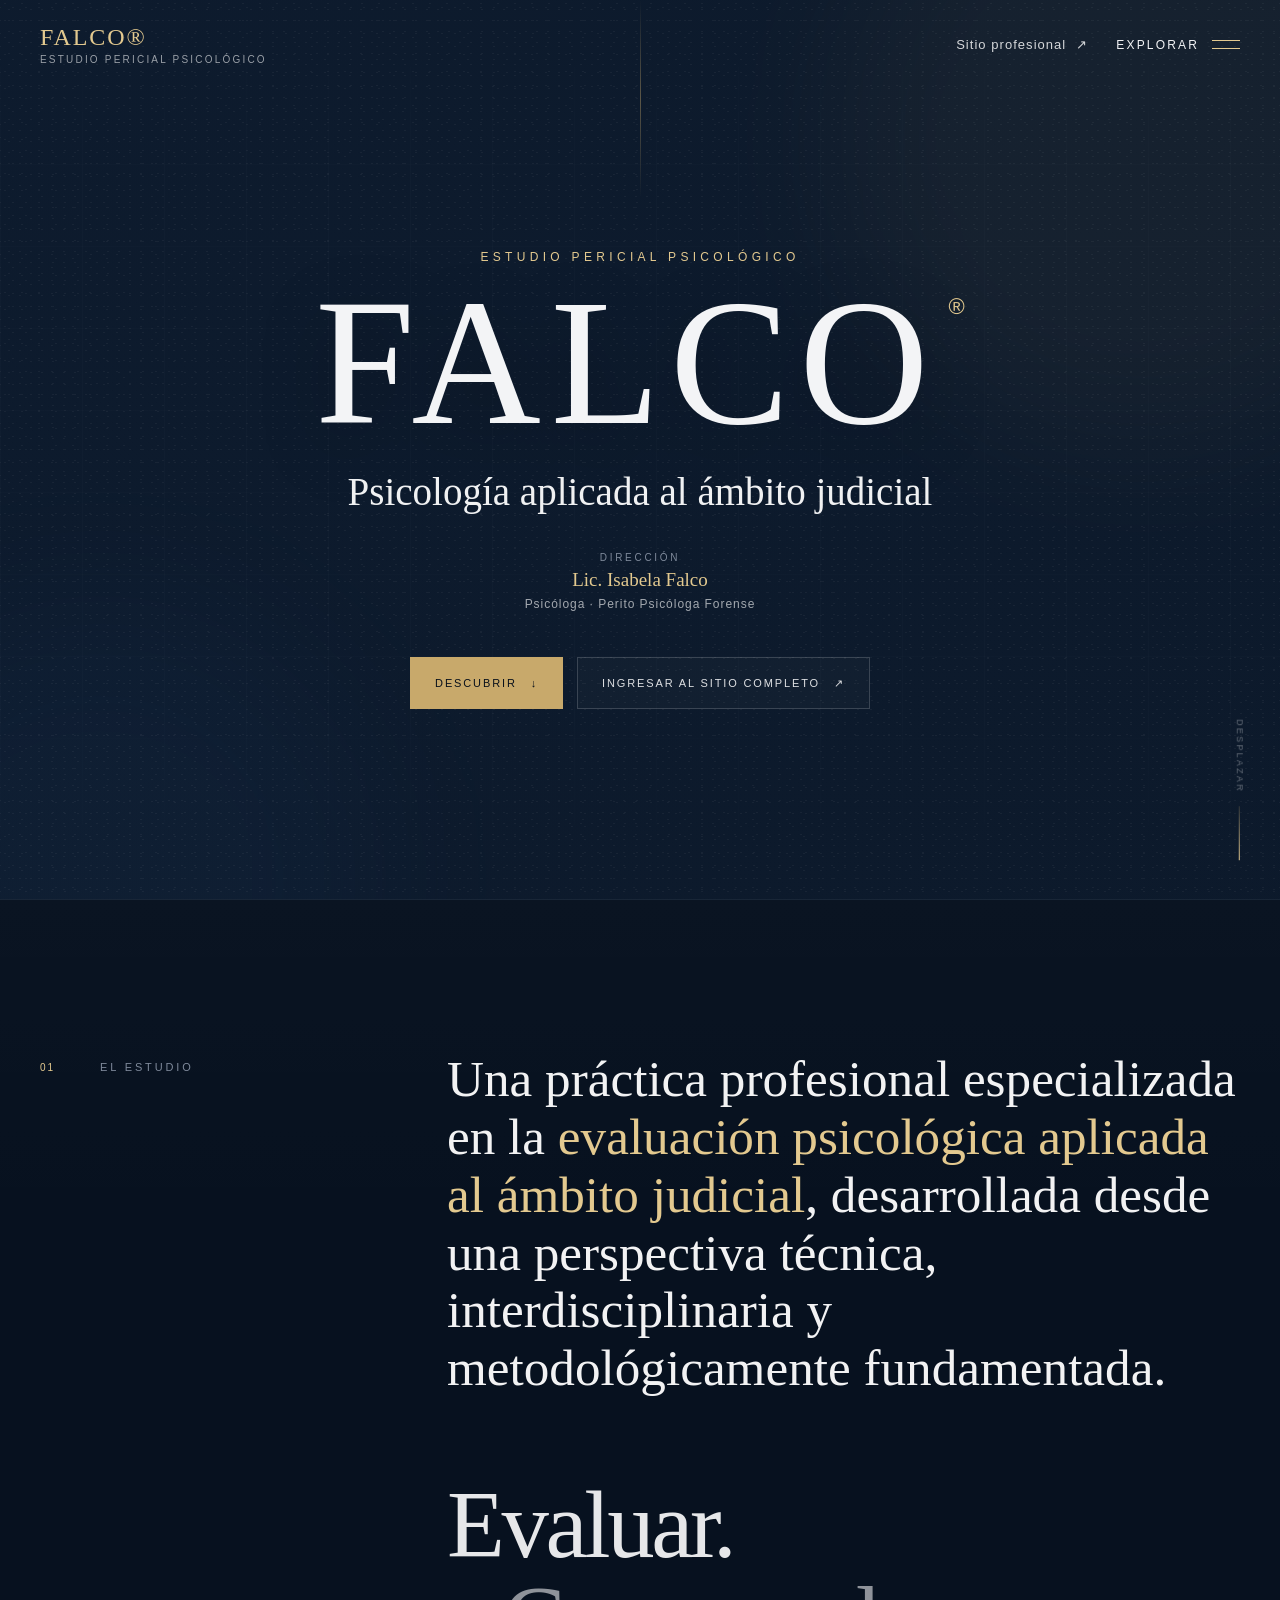
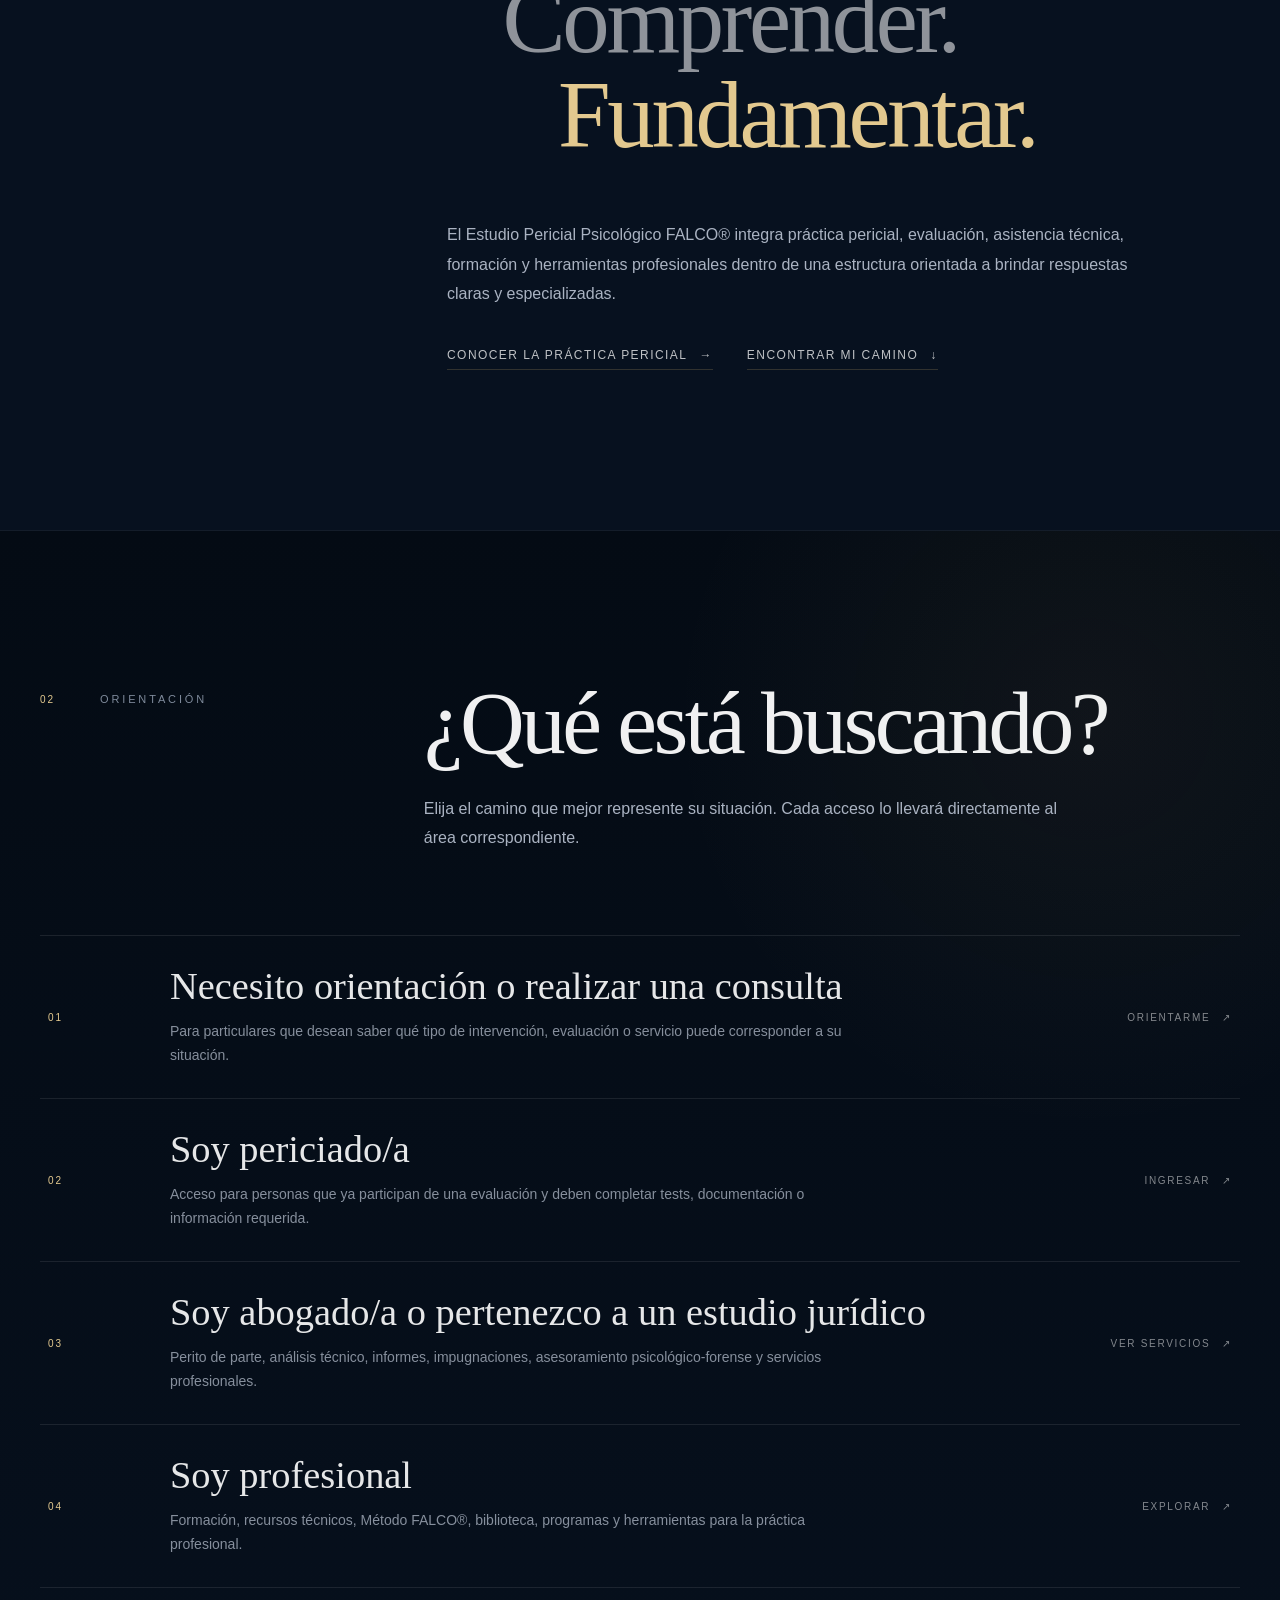
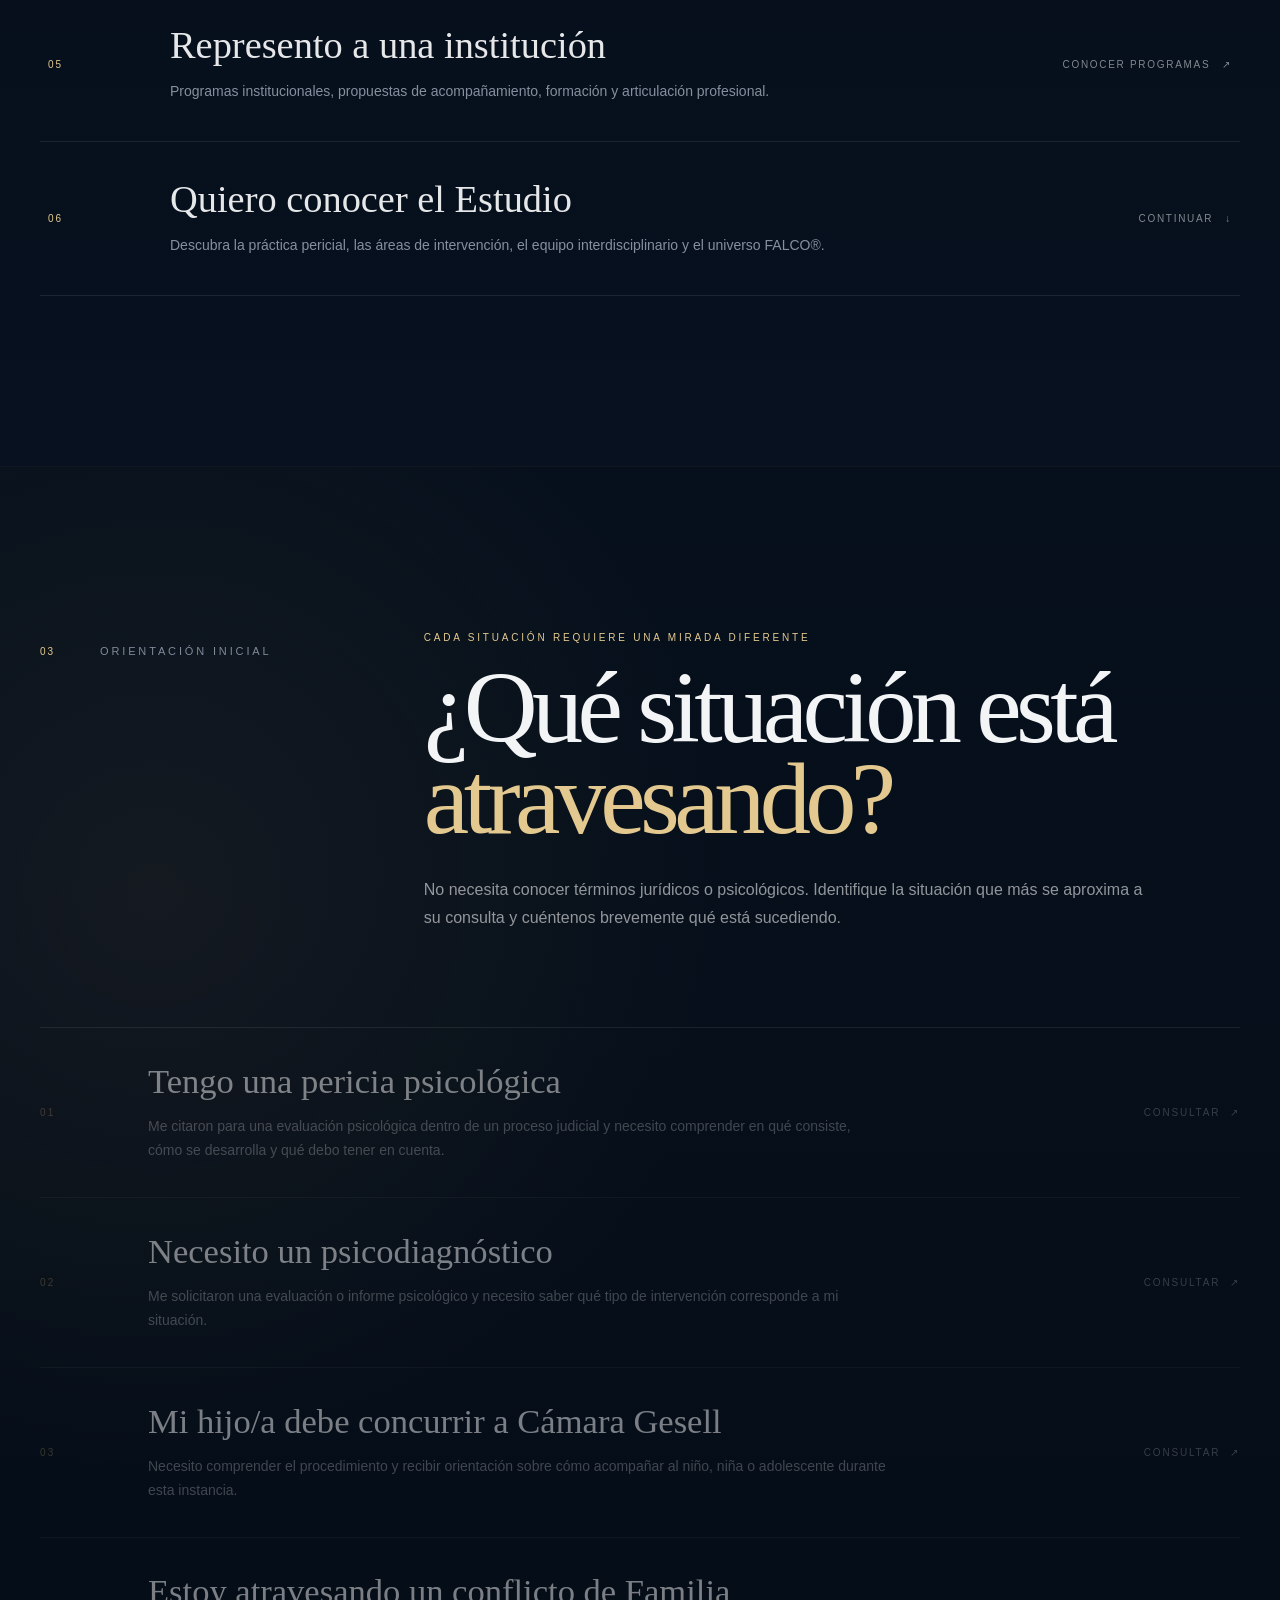
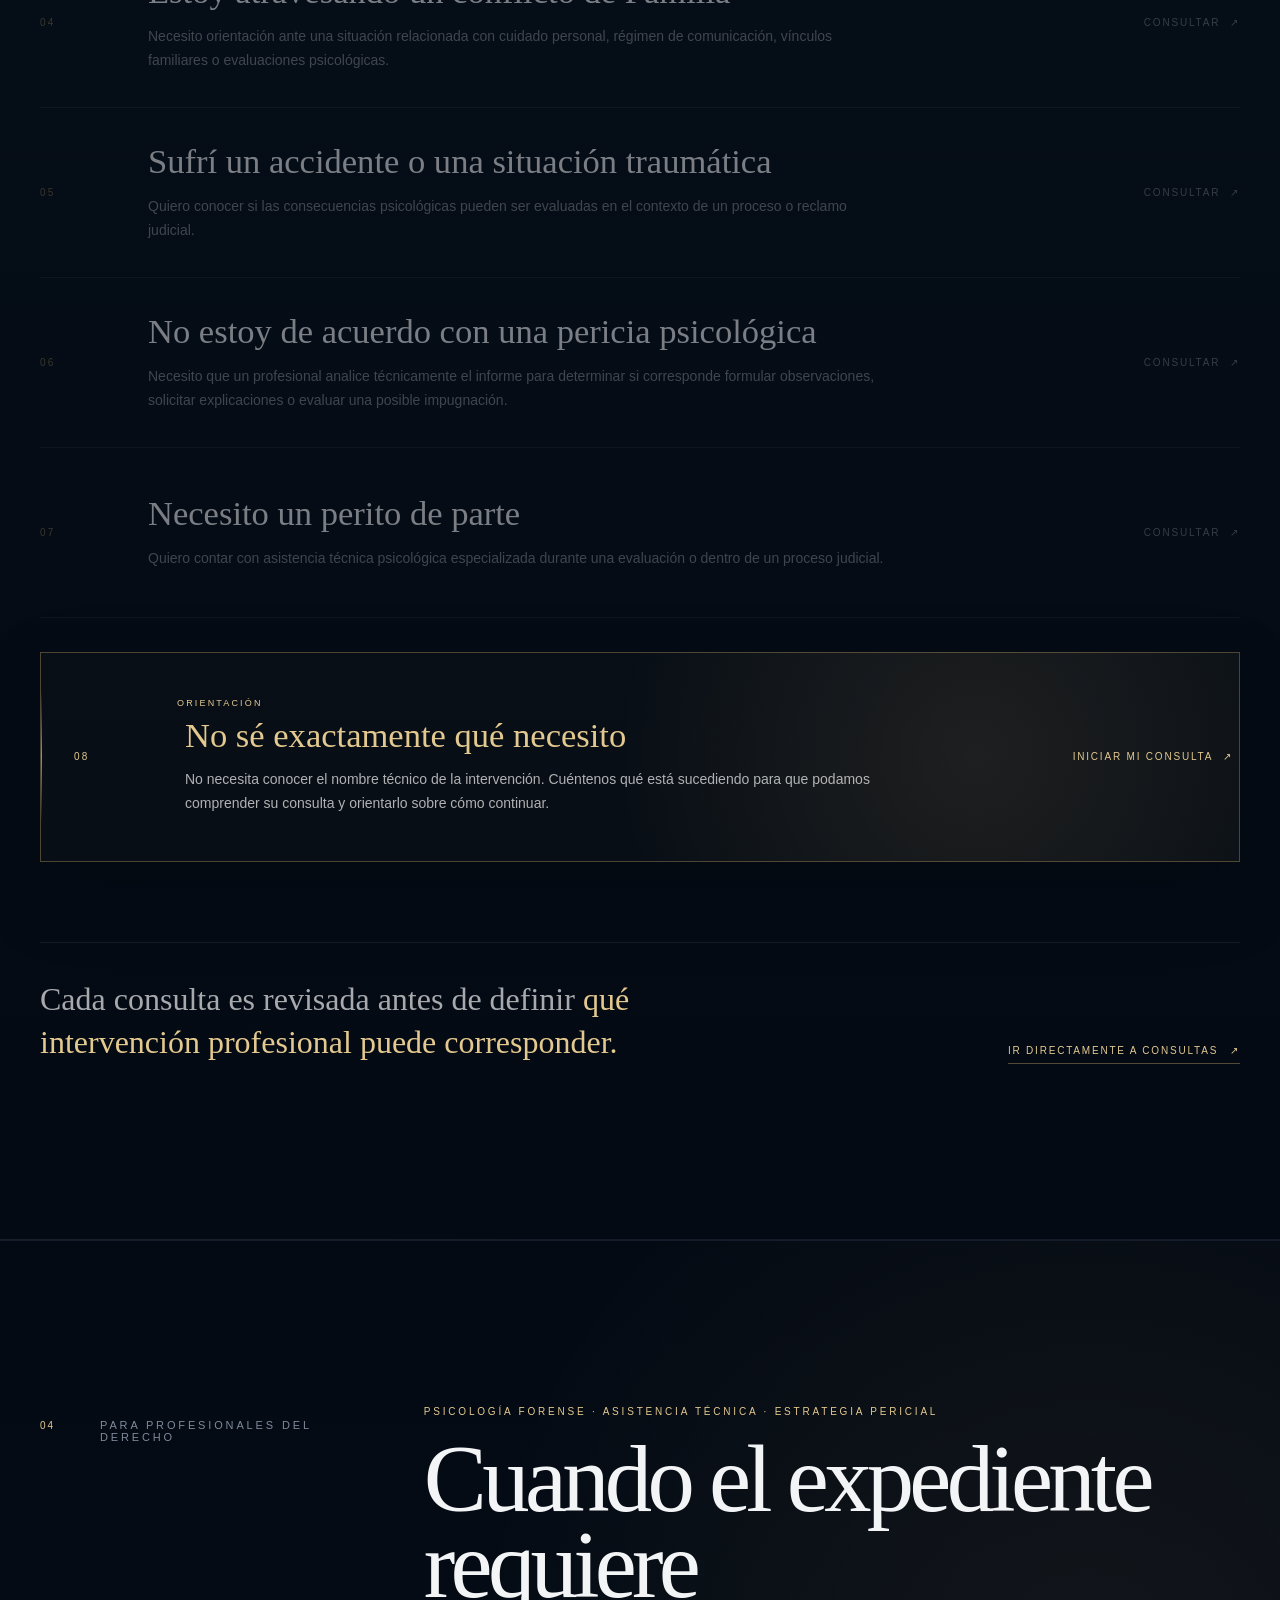
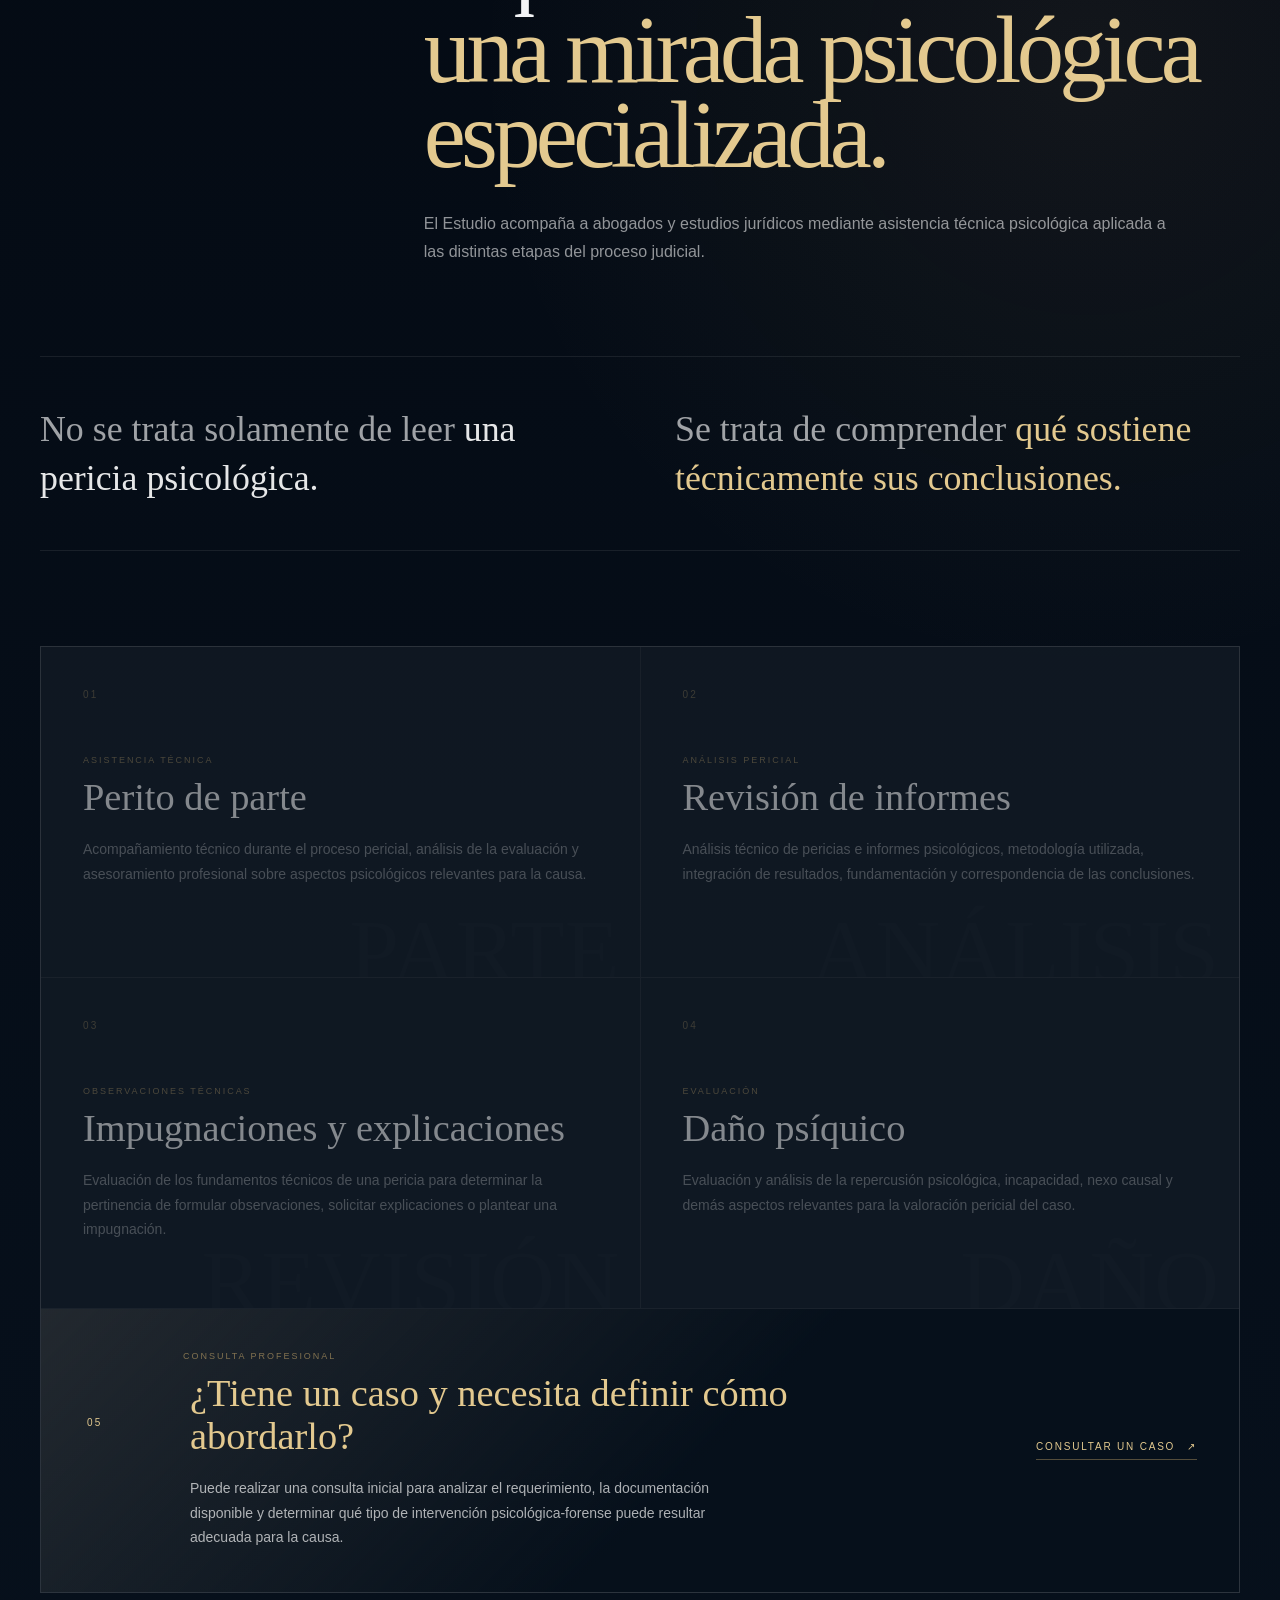
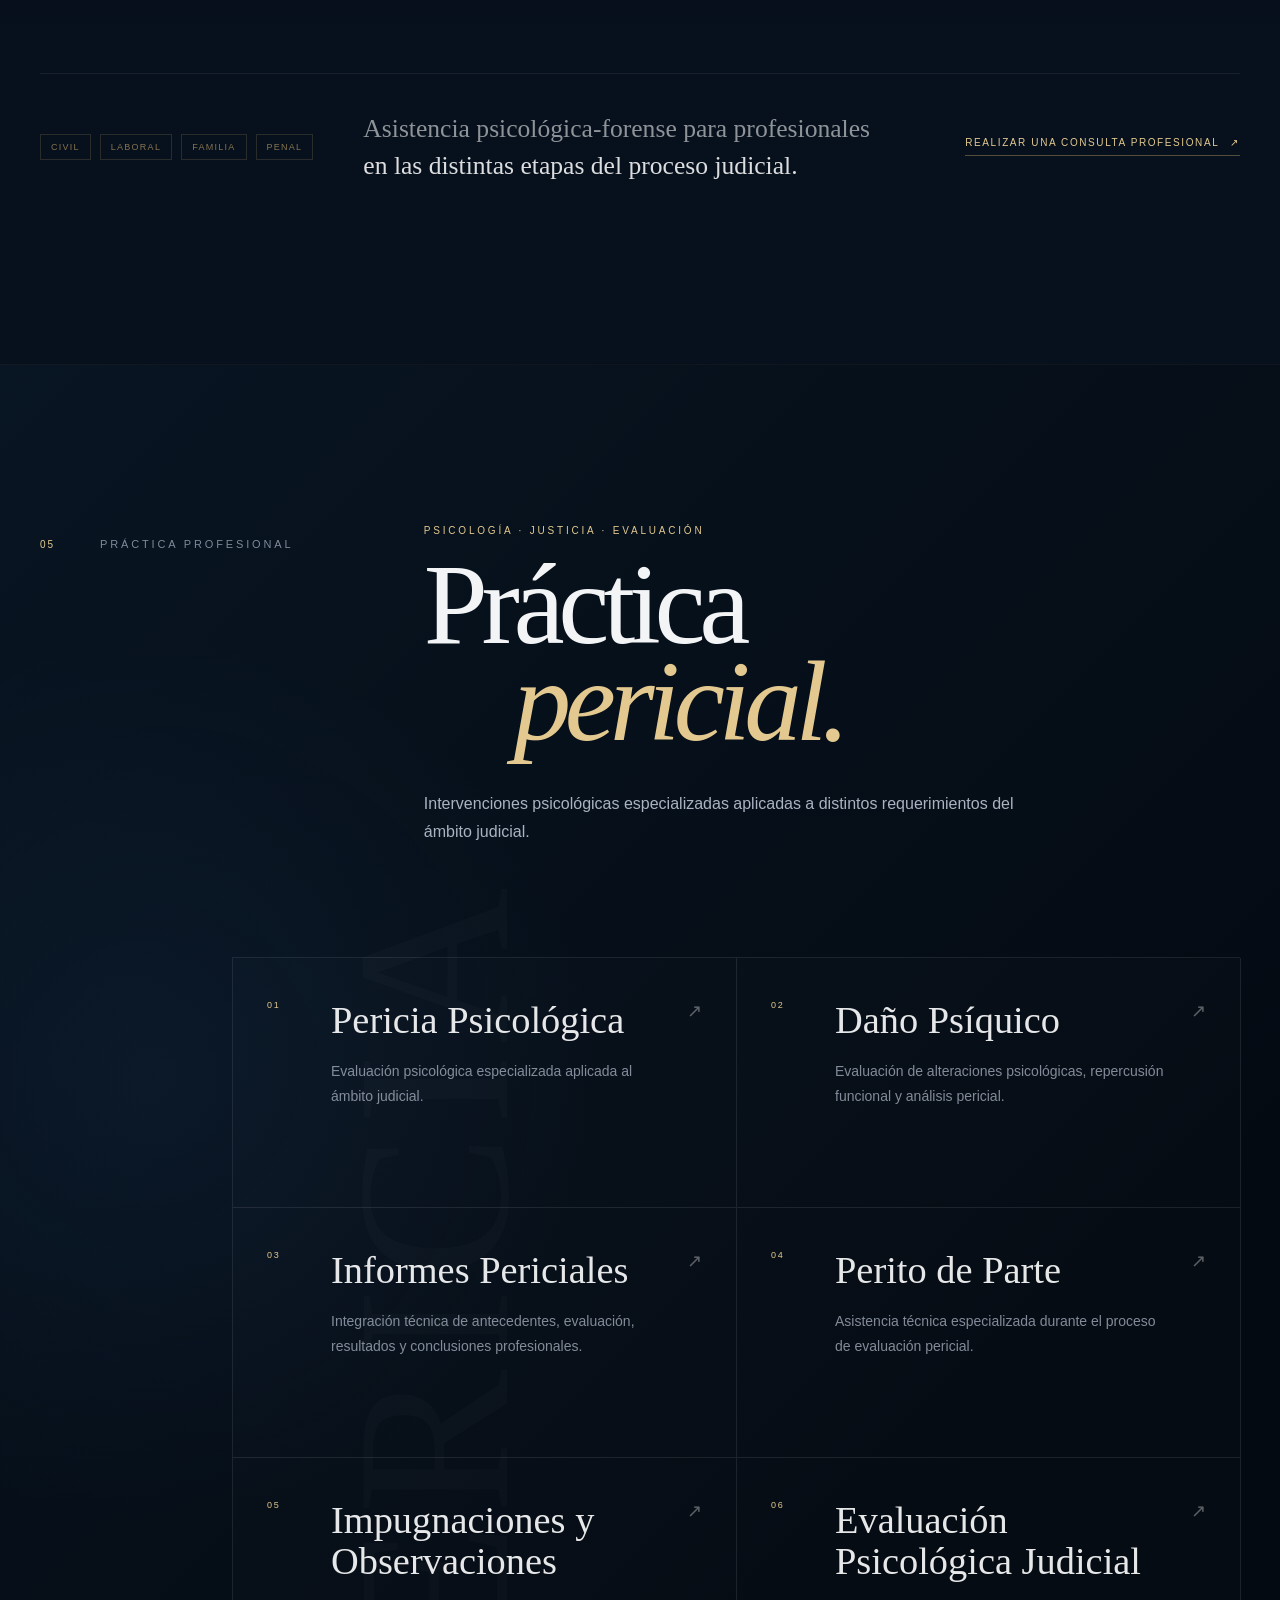
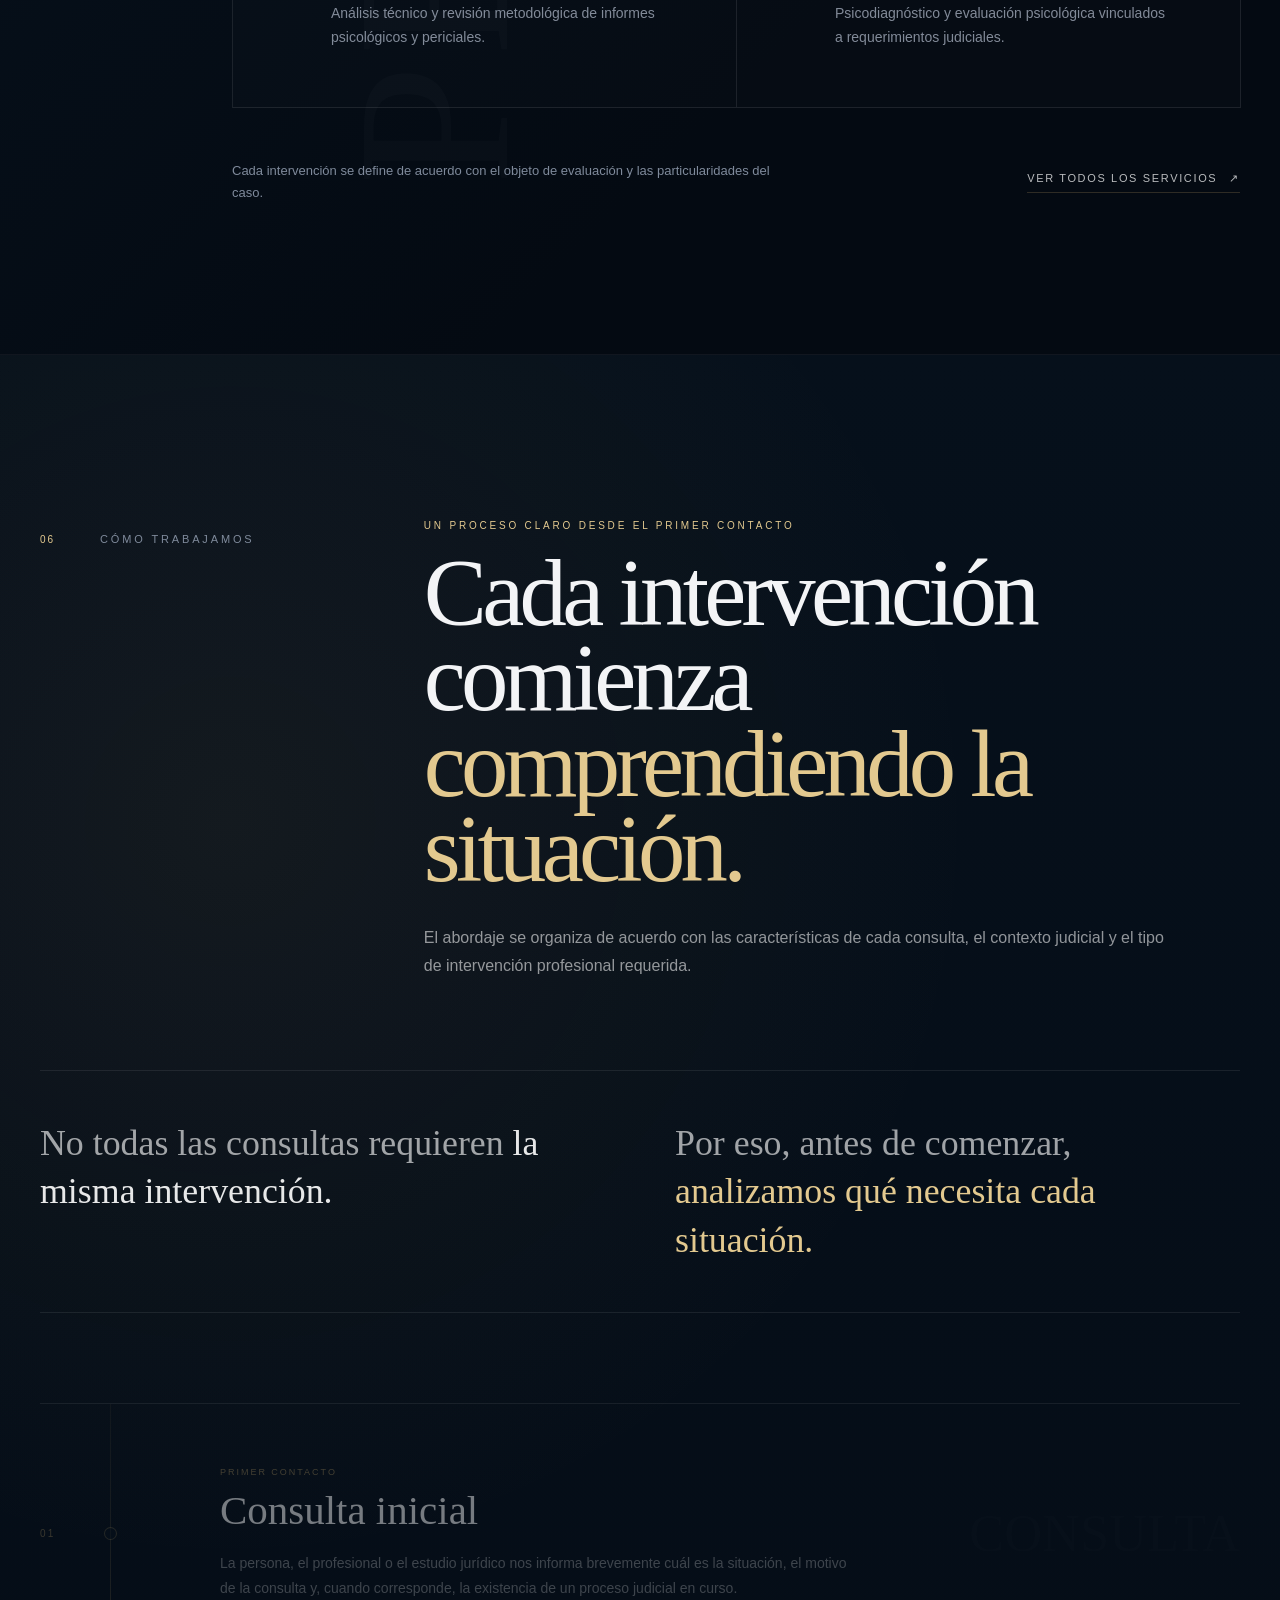
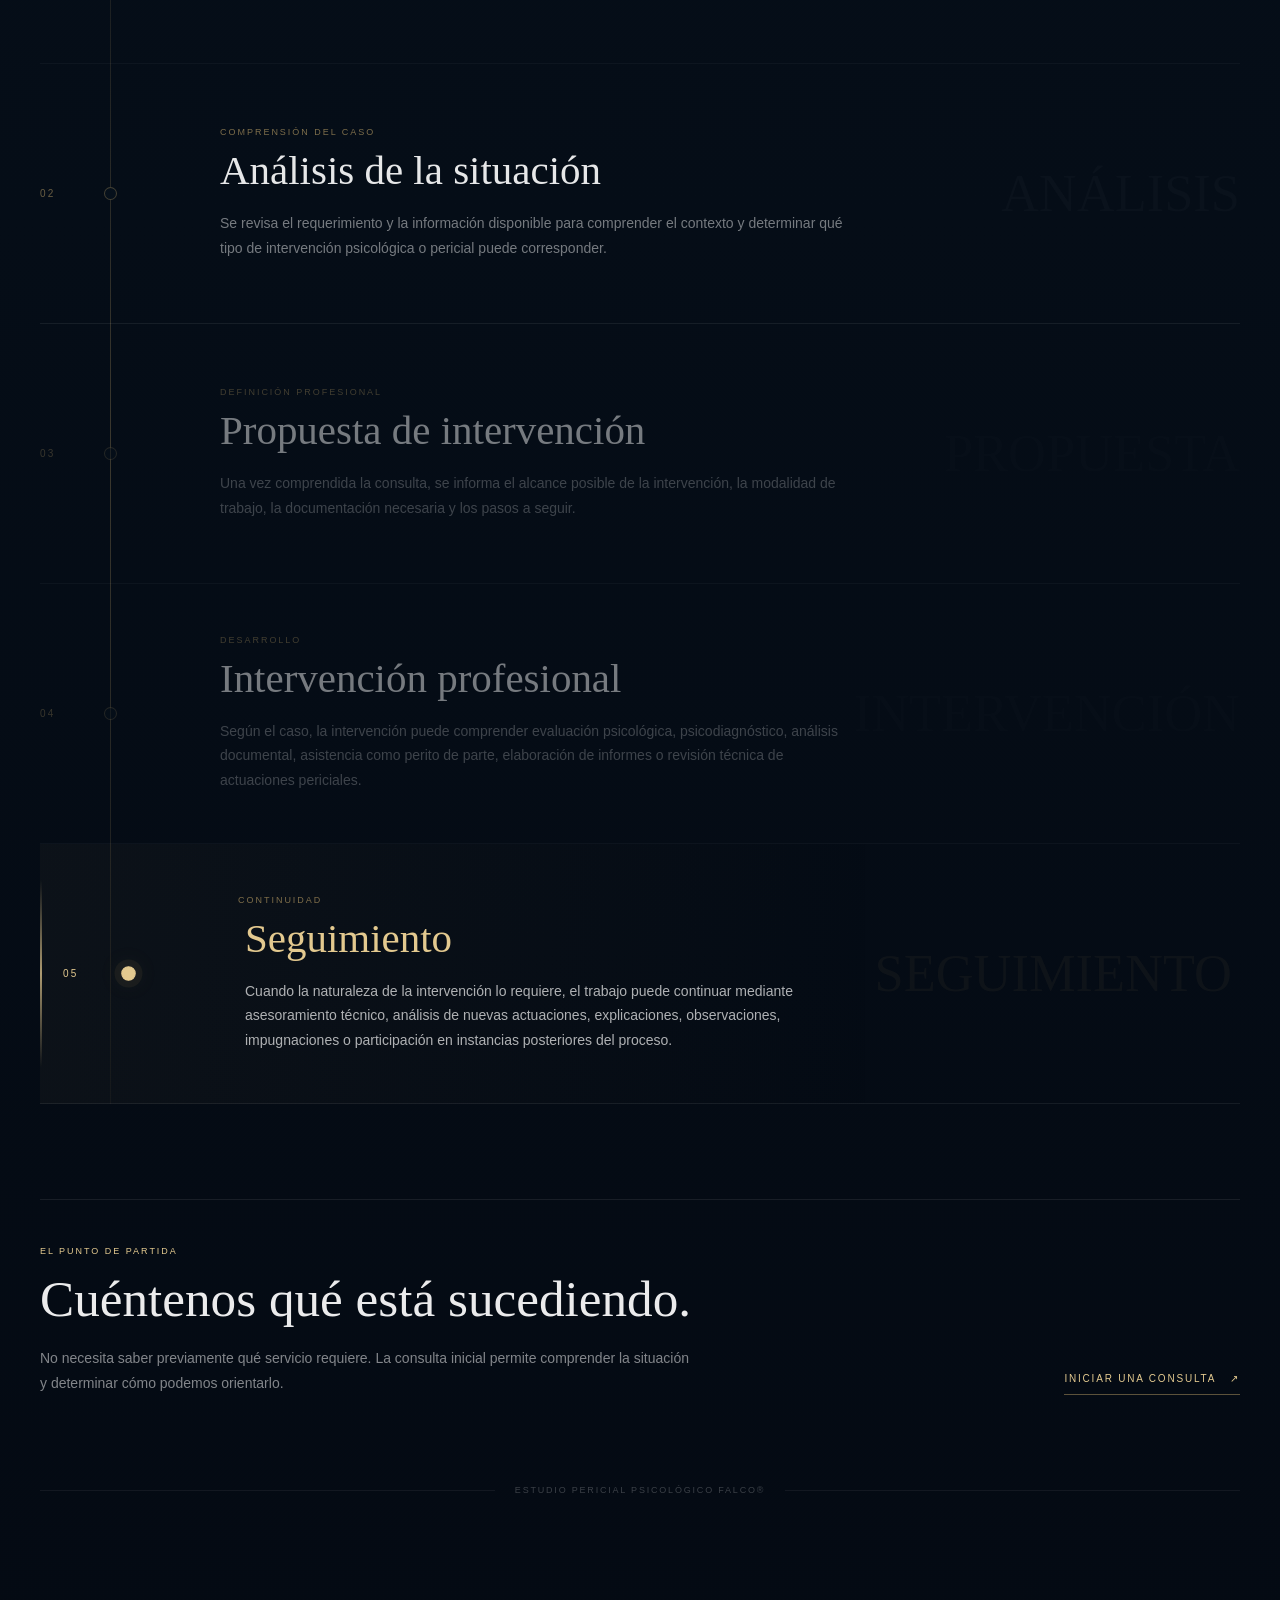
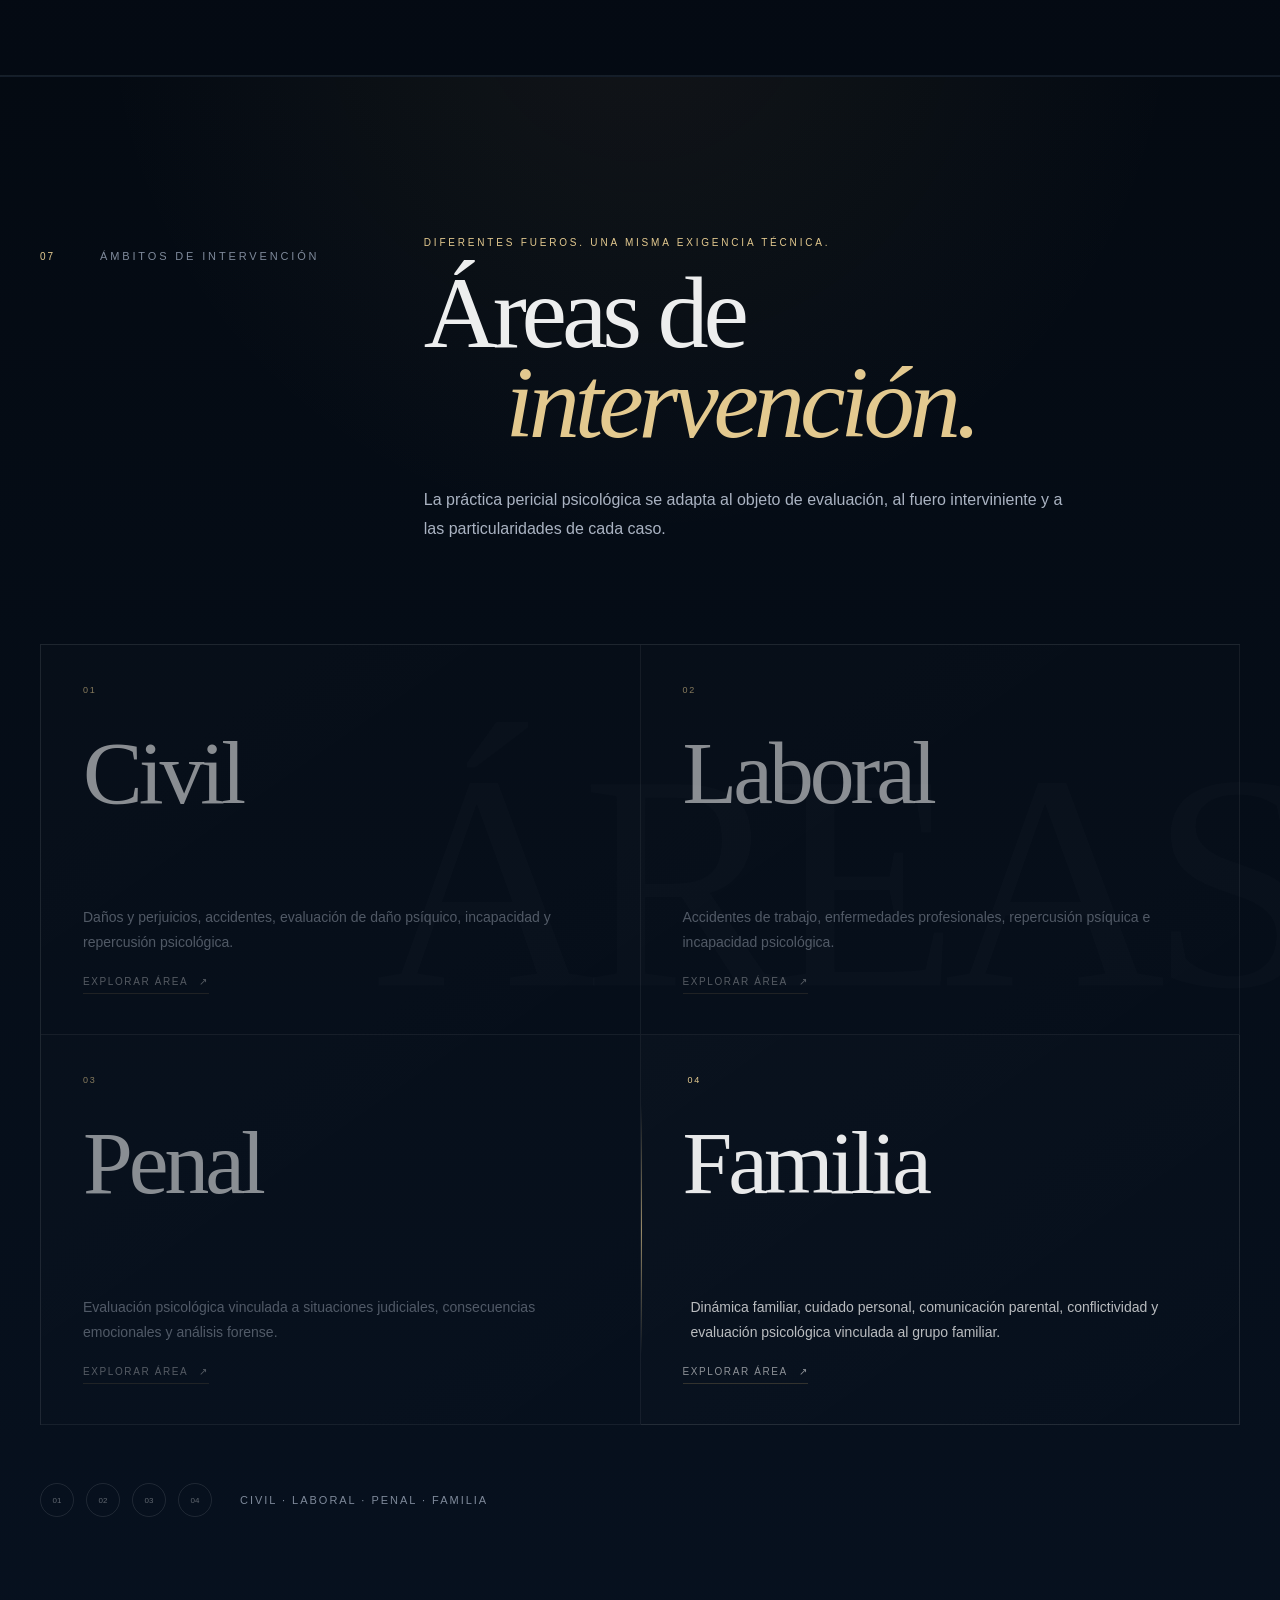
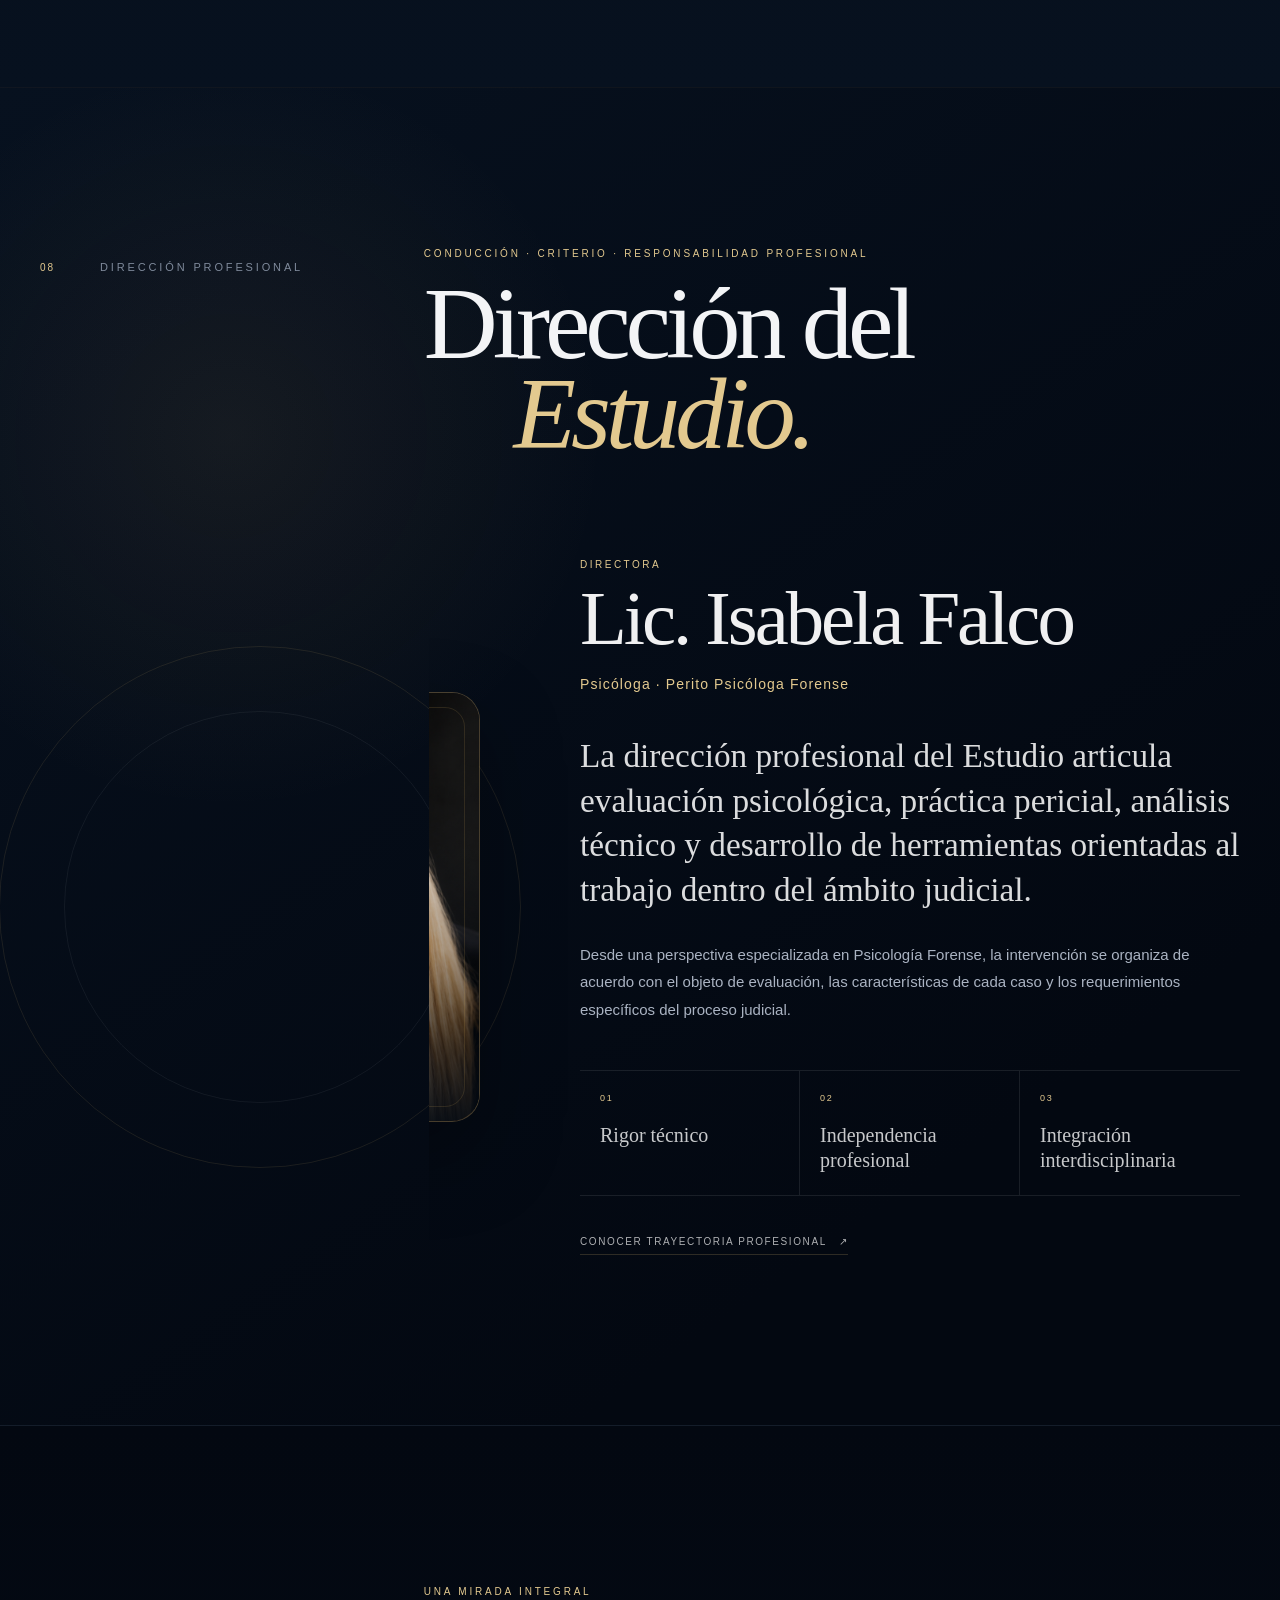
==== commit 65ebce7b: "Incorpora seccion de Atencion Internacional" ====
--- a/index.html
+++ b/index.html
@@ -2822,6 +2822,92 @@
 
 </section>
 
+
+<section class="ef-international" id="internacional">
+
+  <div class="ef-section-shell">
+
+    <div class="ef-international__header">
+
+      <span class="ef-section-number">14</span>
+
+      <div>
+        <p class="ef-section-kicker">
+          Atención internacional
+        </p>
+
+        <h2>
+          Consulta profesional
+          <span>también desde el exterior.</span>
+        </h2>
+
+        <p>
+          Atención psicológica online en español para personas
+          residentes fuera de Argentina, con coordinación previa
+          y evaluación individual de cada consulta.
+        </p>
+      </div>
+
+    </div>
+
+
+    <div class="ef-international__grid">
+
+      <a
+        class="ef-international__card"
+        href="./atencion-psicologica-online-espana.html"
+      >
+
+        <span class="ef-international__country">
+          España
+        </span>
+
+        <h3>
+          Atención psicológica online
+        </h3>
+
+        <p>
+          Consulta, orientación y acompañamiento profesional
+          en español para personas residentes en España.
+        </p>
+
+        <span class="ef-international__action">
+          Conocer la propuesta →
+        </span>
+
+      </a>
+
+
+      <article
+        class="ef-international__card ef-international__card--soon"
+      >
+
+        <span class="ef-international__country">
+          Estados Unidos
+        </span>
+
+        <h3>
+          Atención para personas de habla hispana
+        </h3>
+
+        <p>
+          Próximamente, una propuesta específica para personas
+          hispanohablantes residentes en Estados Unidos.
+        </p>
+
+        <span class="ef-international__action">
+          Próximamente
+        </span>
+
+      </article>
+
+    </div>
+
+  </div>
+
+</section>
+
+
     <section class="ef-contact" id="contacto">
 
   <div class="ef-section-shell">
@@ -2829,7 +2915,7 @@
     <header class="ef-contact__header">
 
       <div class="ef-contact__index">
-        <span class="ef-section-number">14</span>
+        <span class="ef-section-number">15</span>
         <p class="ef-section-kicker">Orientación y consulta</p>
       </div>
 
--- a/css/estudio-falco.css
+++ b/css/estudio-falco.css
@@ -9407,4 +9407,304 @@
     object-position: center 30%;
   }
 
+}
+
+
+/* =========================================================
+   14 · ATENCIÓN INTERNACIONAL
+========================================================= */
+
+.ef-international {
+  position: relative;
+  padding: 120px 0;
+  overflow: hidden;
+
+  background:
+    radial-gradient(
+      circle at 82% 28%,
+      rgba(201, 164, 92, 0.09),
+      transparent 34%
+    ),
+    linear-gradient(
+      180deg,
+      rgba(8, 20, 35, 0.98),
+      rgba(6, 16, 29, 1)
+    );
+
+  border-top: 1px solid rgba(255, 255, 255, 0.06);
+  border-bottom: 1px solid rgba(255, 255, 255, 0.06);
+}
+
+
+/* ---------------------------------------------------------
+   CABECERA
+--------------------------------------------------------- */
+
+.ef-international__header {
+  display: grid;
+  grid-template-columns: 160px minmax(0, 760px);
+  gap: 48px;
+
+  margin-bottom: 64px;
+}
+
+
+.ef-international__header h2 {
+  margin: 12px 0 24px;
+
+  font-family: "Playfair Display", Georgia, serif;
+  font-size: clamp(2.7rem, 5vw, 5.2rem);
+  font-weight: 400;
+  line-height: 0.98;
+  letter-spacing: -0.035em;
+
+  color: #f4efe6;
+}
+
+
+.ef-international__header h2 span {
+  display: block;
+  color: #d7b36a;
+}
+
+
+.ef-international__header > div > p:last-child {
+  max-width: 680px;
+  margin: 0;
+
+  font-size: 1rem;
+  line-height: 1.85;
+
+  color: rgba(244, 239, 230, 0.64);
+}
+
+
+/* ---------------------------------------------------------
+   TARJETAS
+--------------------------------------------------------- */
+
+.ef-international__grid {
+  display: grid;
+  grid-template-columns: repeat(2, minmax(0, 1fr));
+  gap: 22px;
+
+  margin-left: 208px;
+}
+
+
+.ef-international__card {
+  position: relative;
+
+  display: flex;
+  flex-direction: column;
+
+  min-height: 330px;
+  padding: 42px;
+
+  overflow: hidden;
+
+  border: 1px solid rgba(215, 179, 106, 0.22);
+  border-radius: 24px;
+
+  text-decoration: none;
+
+  background:
+    linear-gradient(
+      145deg,
+      rgba(255, 255, 255, 0.045),
+      rgba(255, 255, 255, 0.012)
+    );
+
+  transition:
+    transform 300ms ease,
+    border-color 300ms ease,
+    background 300ms ease;
+}
+
+
+a.ef-international__card:hover {
+  transform: translateY(-6px);
+
+  border-color: rgba(215, 179, 106, 0.55);
+
+  background:
+    linear-gradient(
+      145deg,
+      rgba(215, 179, 106, 0.09),
+      rgba(255, 255, 255, 0.018)
+    );
+}
+
+
+/* línea superior dorada */
+
+.ef-international__card::before {
+  content: "";
+
+  position: absolute;
+  top: 0;
+  left: 42px;
+
+  width: 52px;
+  height: 1px;
+
+  background: #d7b36a;
+}
+
+
+/* ---------------------------------------------------------
+   PAÍS
+--------------------------------------------------------- */
+
+.ef-international__country {
+  display: block;
+
+  margin-bottom: 42px;
+
+  font-size: 0.68rem;
+  font-weight: 600;
+  letter-spacing: 0.19em;
+  text-transform: uppercase;
+
+  color: #d7b36a;
+}
+
+
+/* ---------------------------------------------------------
+   TÍTULOS
+--------------------------------------------------------- */
+
+.ef-international__card h3 {
+  max-width: 440px;
+
+  margin: 0 0 18px;
+
+  font-family: "Playfair Display", Georgia, serif;
+  font-size: clamp(1.65rem, 2.5vw, 2.35rem);
+  font-weight: 400;
+  line-height: 1.1;
+
+  color: #f4efe6;
+}
+
+
+/* ---------------------------------------------------------
+   TEXTO
+--------------------------------------------------------- */
+
+.ef-international__card p {
+  max-width: 470px;
+
+  margin: 0 0 38px;
+
+  font-size: 0.92rem;
+  line-height: 1.75;
+
+  color: rgba(244, 239, 230, 0.58);
+}
+
+
+/* ---------------------------------------------------------
+   ACCIÓN
+--------------------------------------------------------- */
+
+.ef-international__action {
+  display: inline-block;
+
+  margin-top: auto;
+
+  font-size: 0.7rem;
+  font-weight: 600;
+  letter-spacing: 0.12em;
+  text-transform: uppercase;
+
+  color: #d7b36a;
+}
+
+
+/* ---------------------------------------------------------
+   ESTADOS UNIDOS · PRÓXIMAMENTE
+--------------------------------------------------------- */
+
+.ef-international__card--soon {
+  opacity: 0.62;
+}
+
+
+.ef-international__card--soon::after {
+  content: "EN PREPARACIÓN";
+
+  position: absolute;
+  top: 40px;
+  right: 38px;
+
+  padding: 7px 10px;
+
+  border: 1px solid rgba(255, 255, 255, 0.12);
+  border-radius: 999px;
+
+  font-size: 0.54rem;
+  letter-spacing: 0.13em;
+
+  color: rgba(244, 239, 230, 0.48);
+}
+
+
+/* =========================================================
+   RESPONSIVE
+========================================================= */
+
+@media (max-width: 980px) {
+
+  .ef-international {
+    padding: 100px 0;
+  }
+
+
+  .ef-international__header {
+    grid-template-columns: 1fr;
+    gap: 24px;
+  }
+
+
+  .ef-international__grid {
+    margin-left: 0;
+  }
+
+}
+
+
+@media (max-width: 720px) {
+
+  .ef-international {
+    padding: 82px 0;
+  }
+
+
+  .ef-international__grid {
+    grid-template-columns: 1fr;
+  }
+
+
+  .ef-international__card {
+    min-height: 300px;
+    padding: 32px;
+  }
+
+
+  .ef-international__card::before {
+    left: 32px;
+  }
+
+
+  .ef-international__card--soon::after {
+    top: 30px;
+    right: 28px;
+  }
+
+
+  .ef-international__country {
+    margin-bottom: 34px;
+  }
+
 }
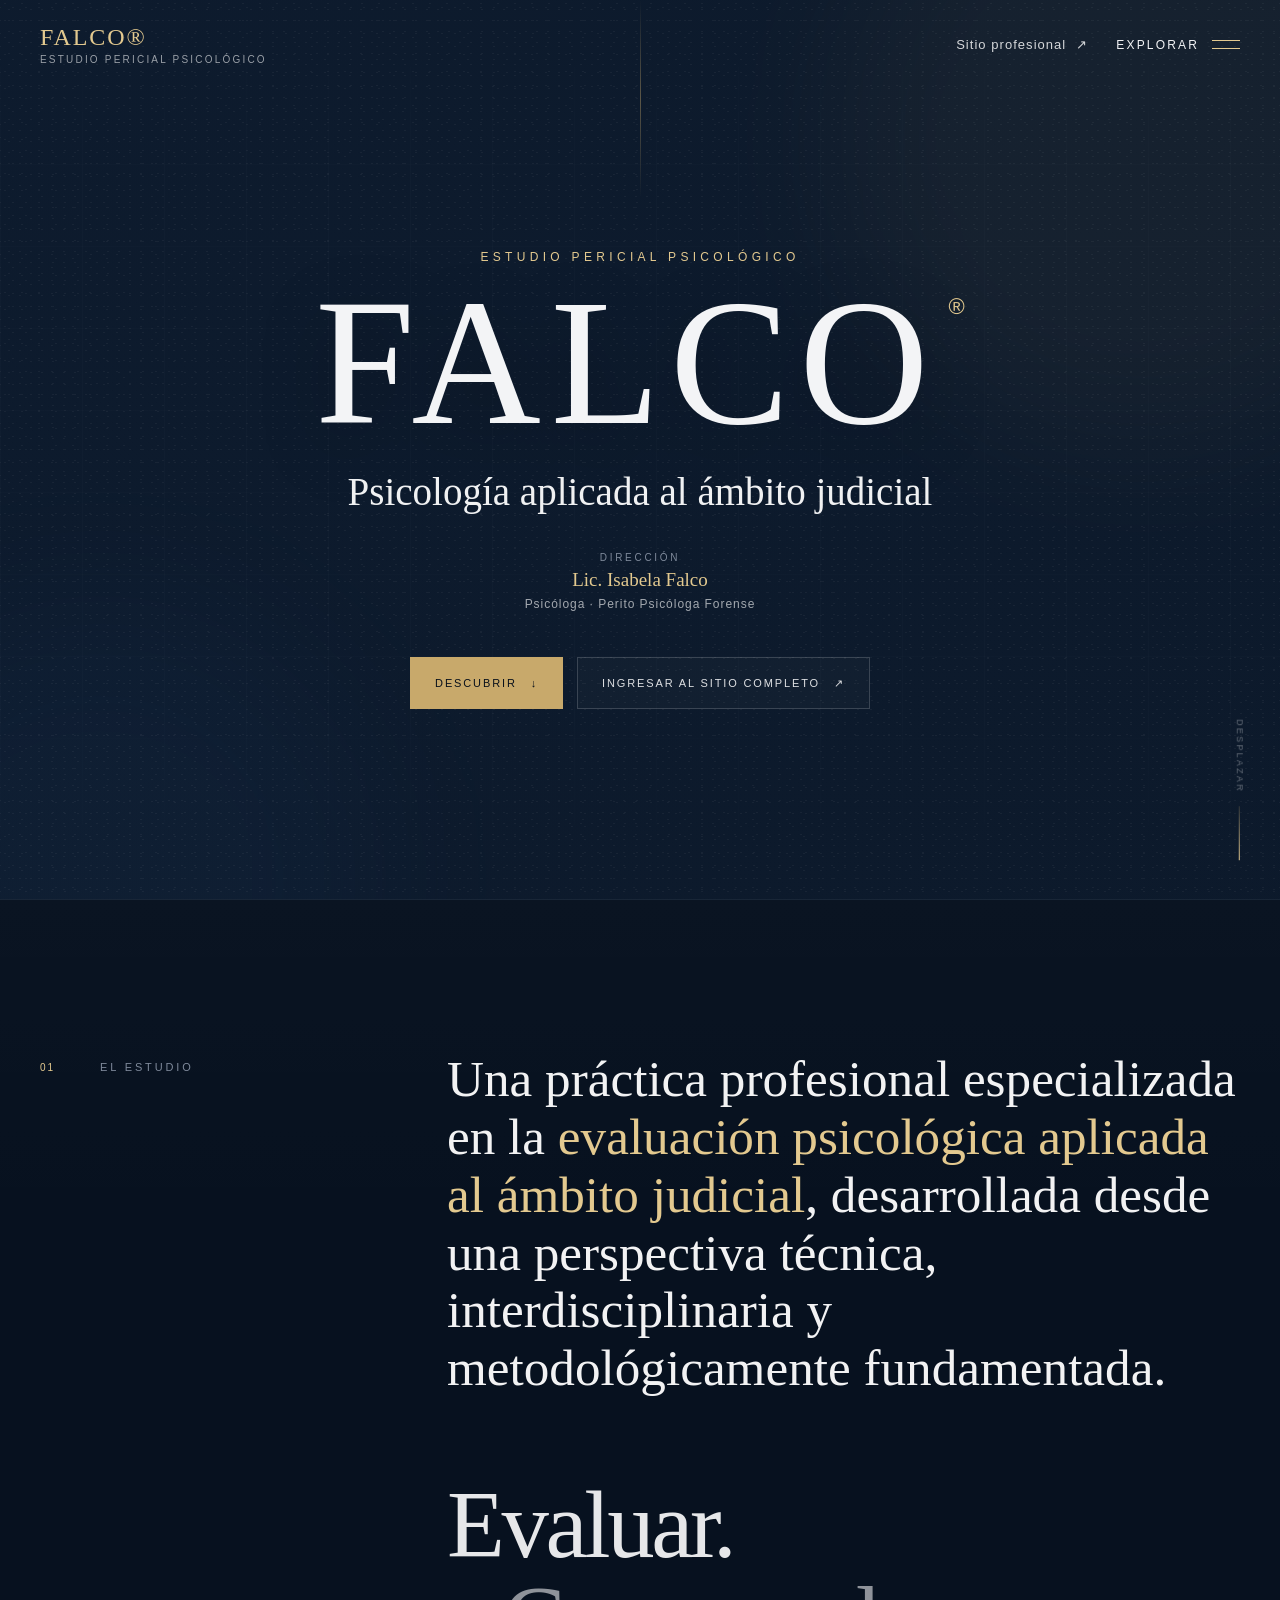
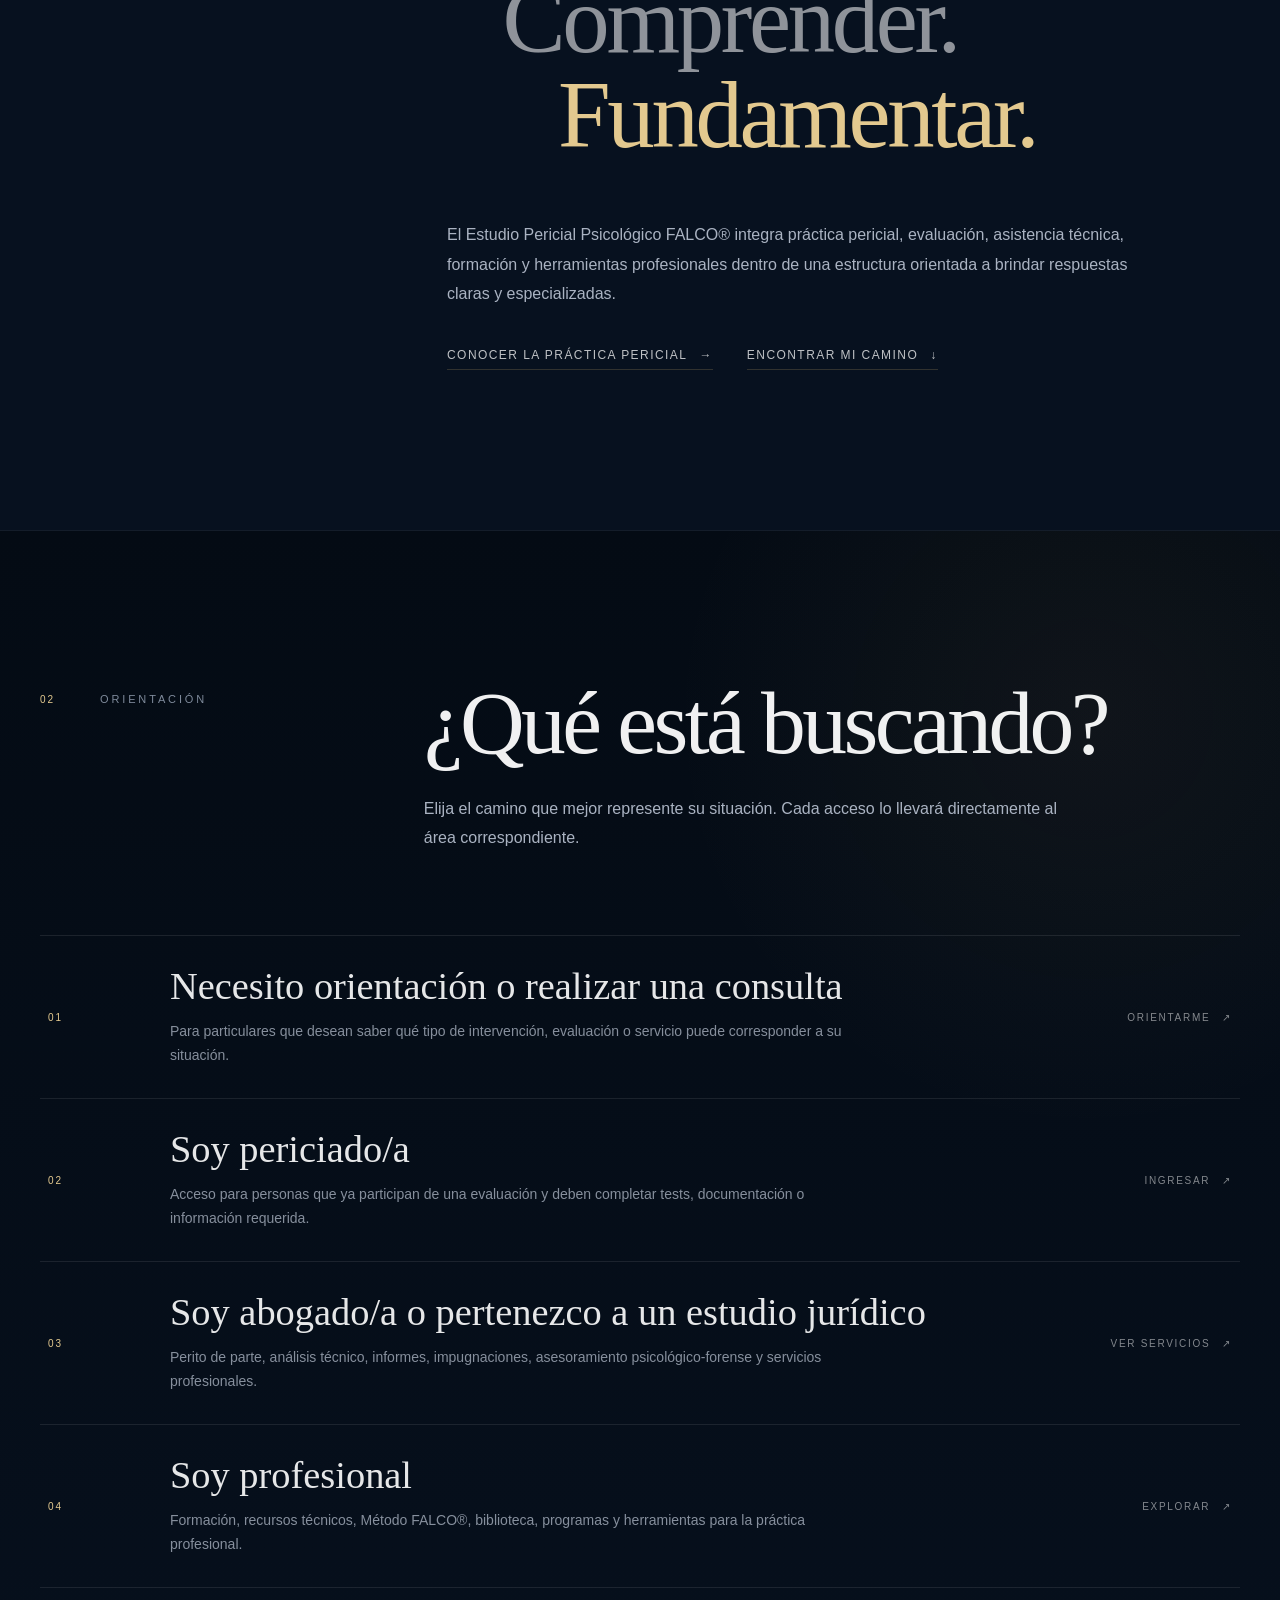
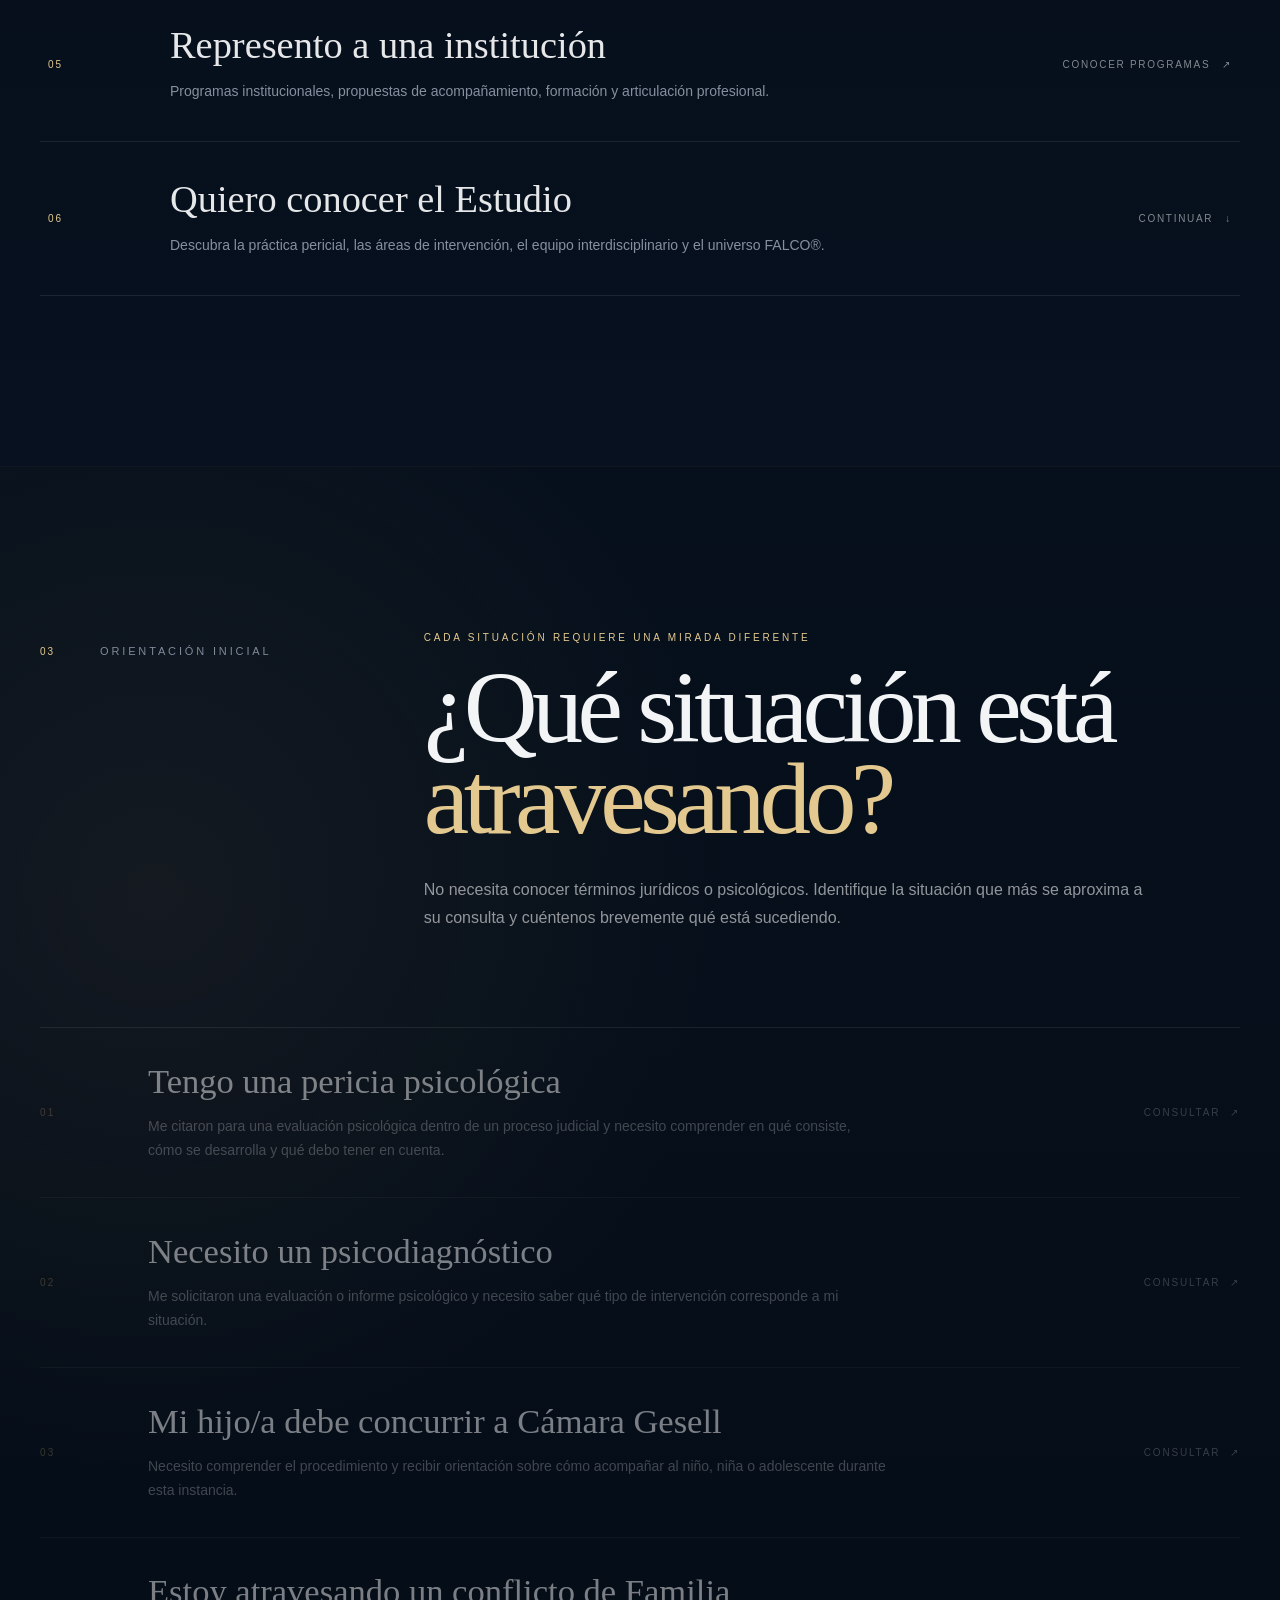
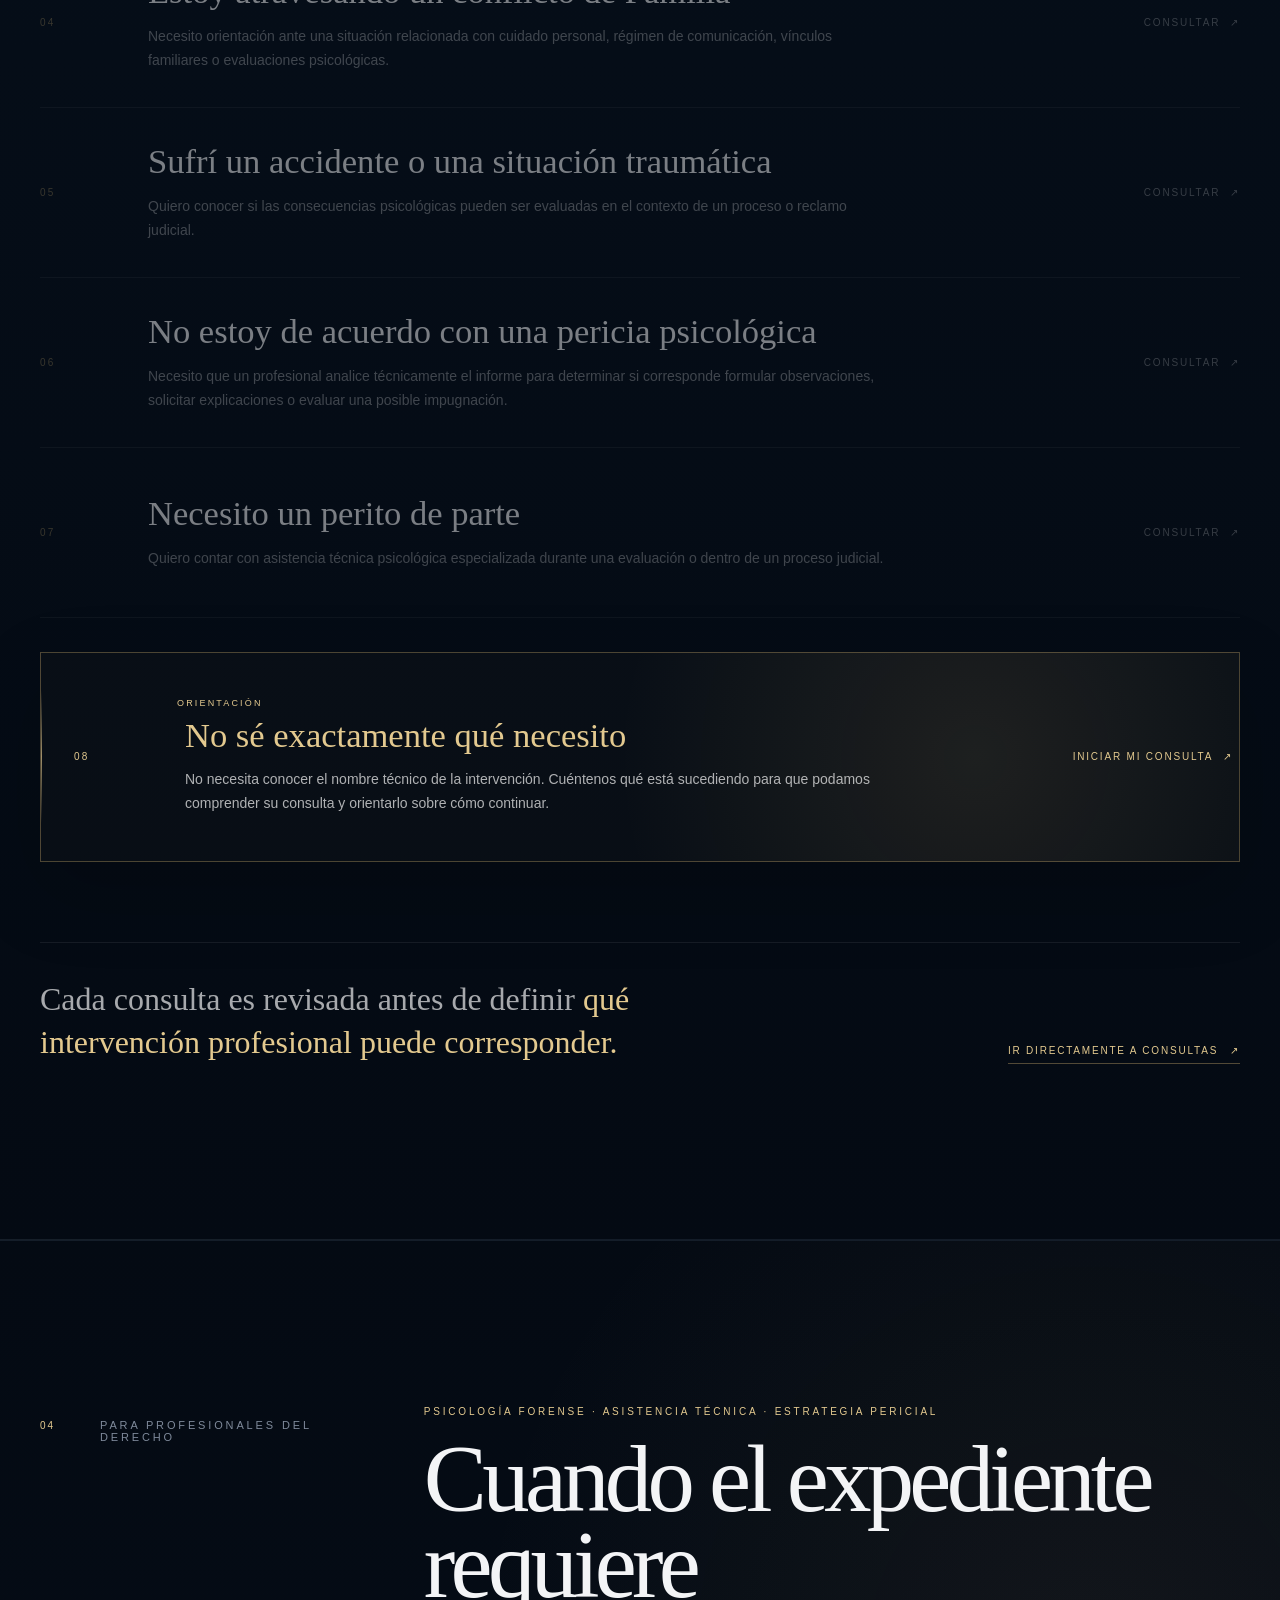
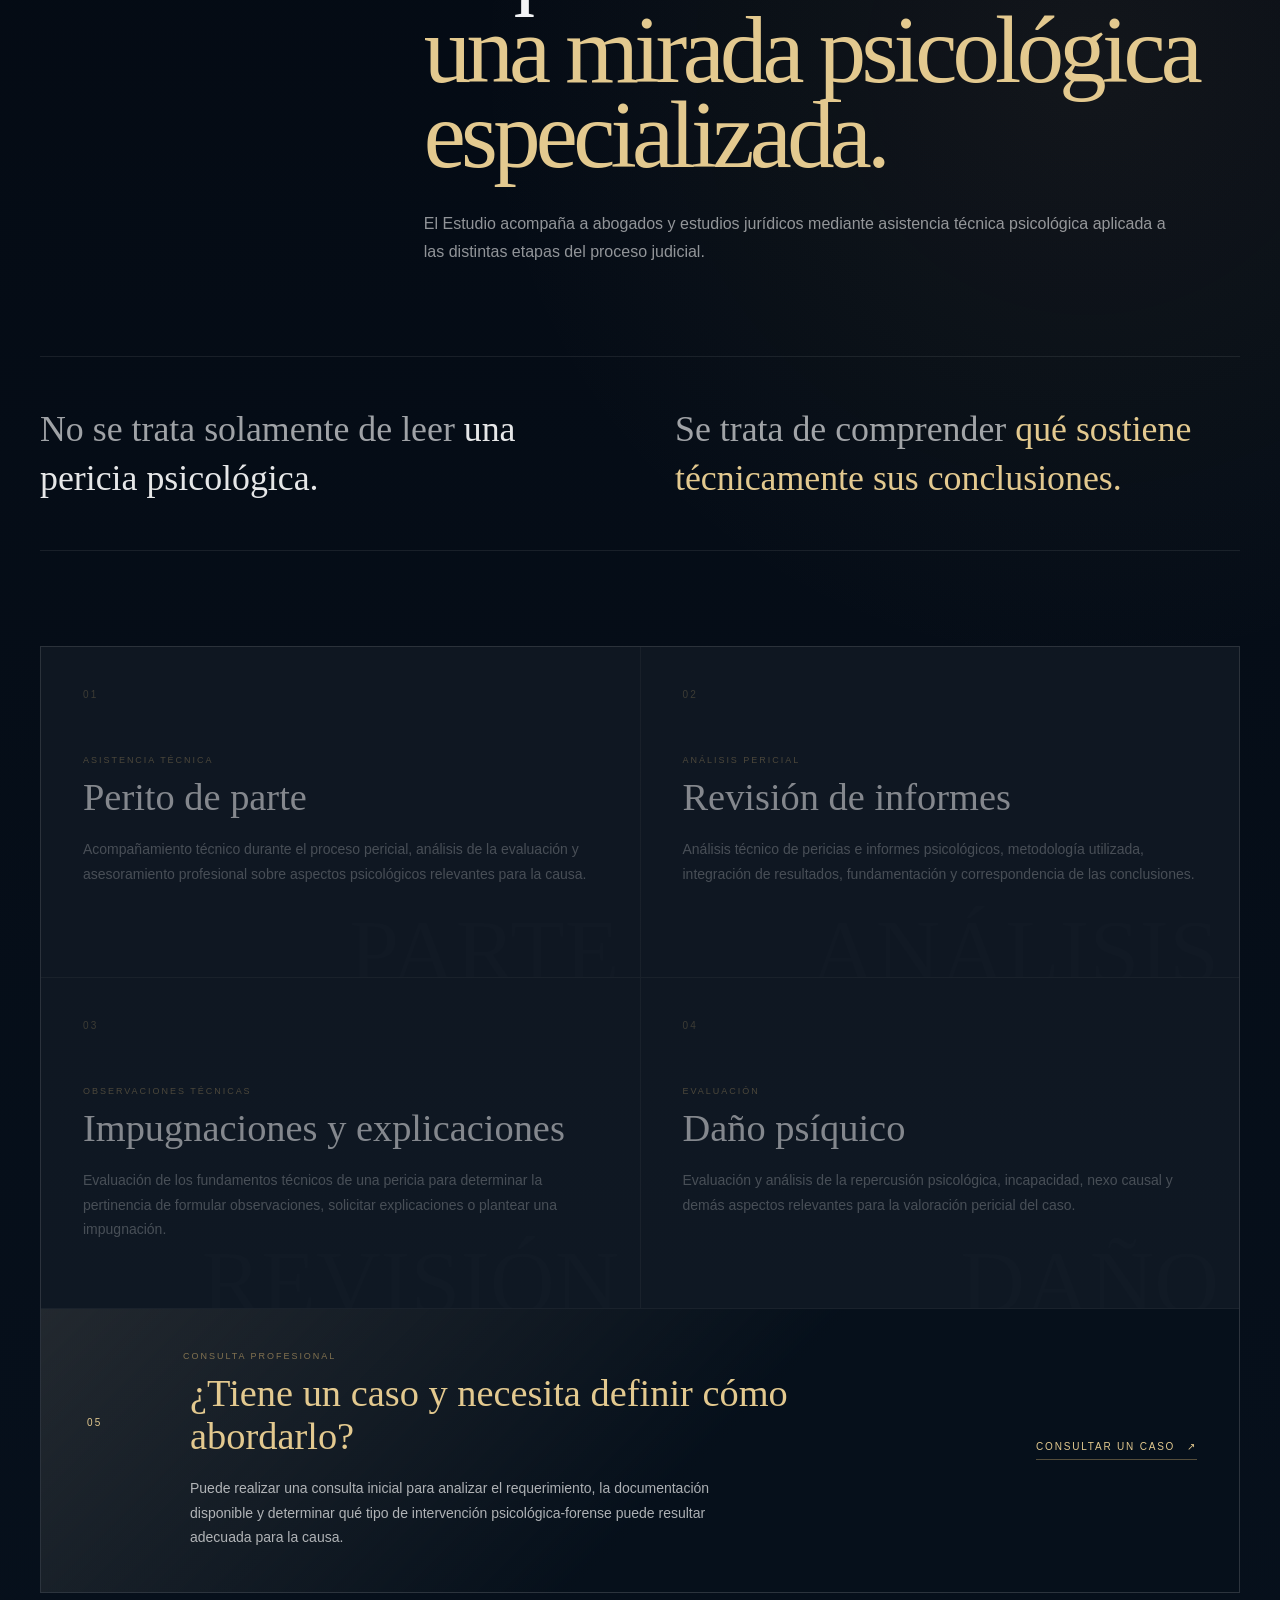
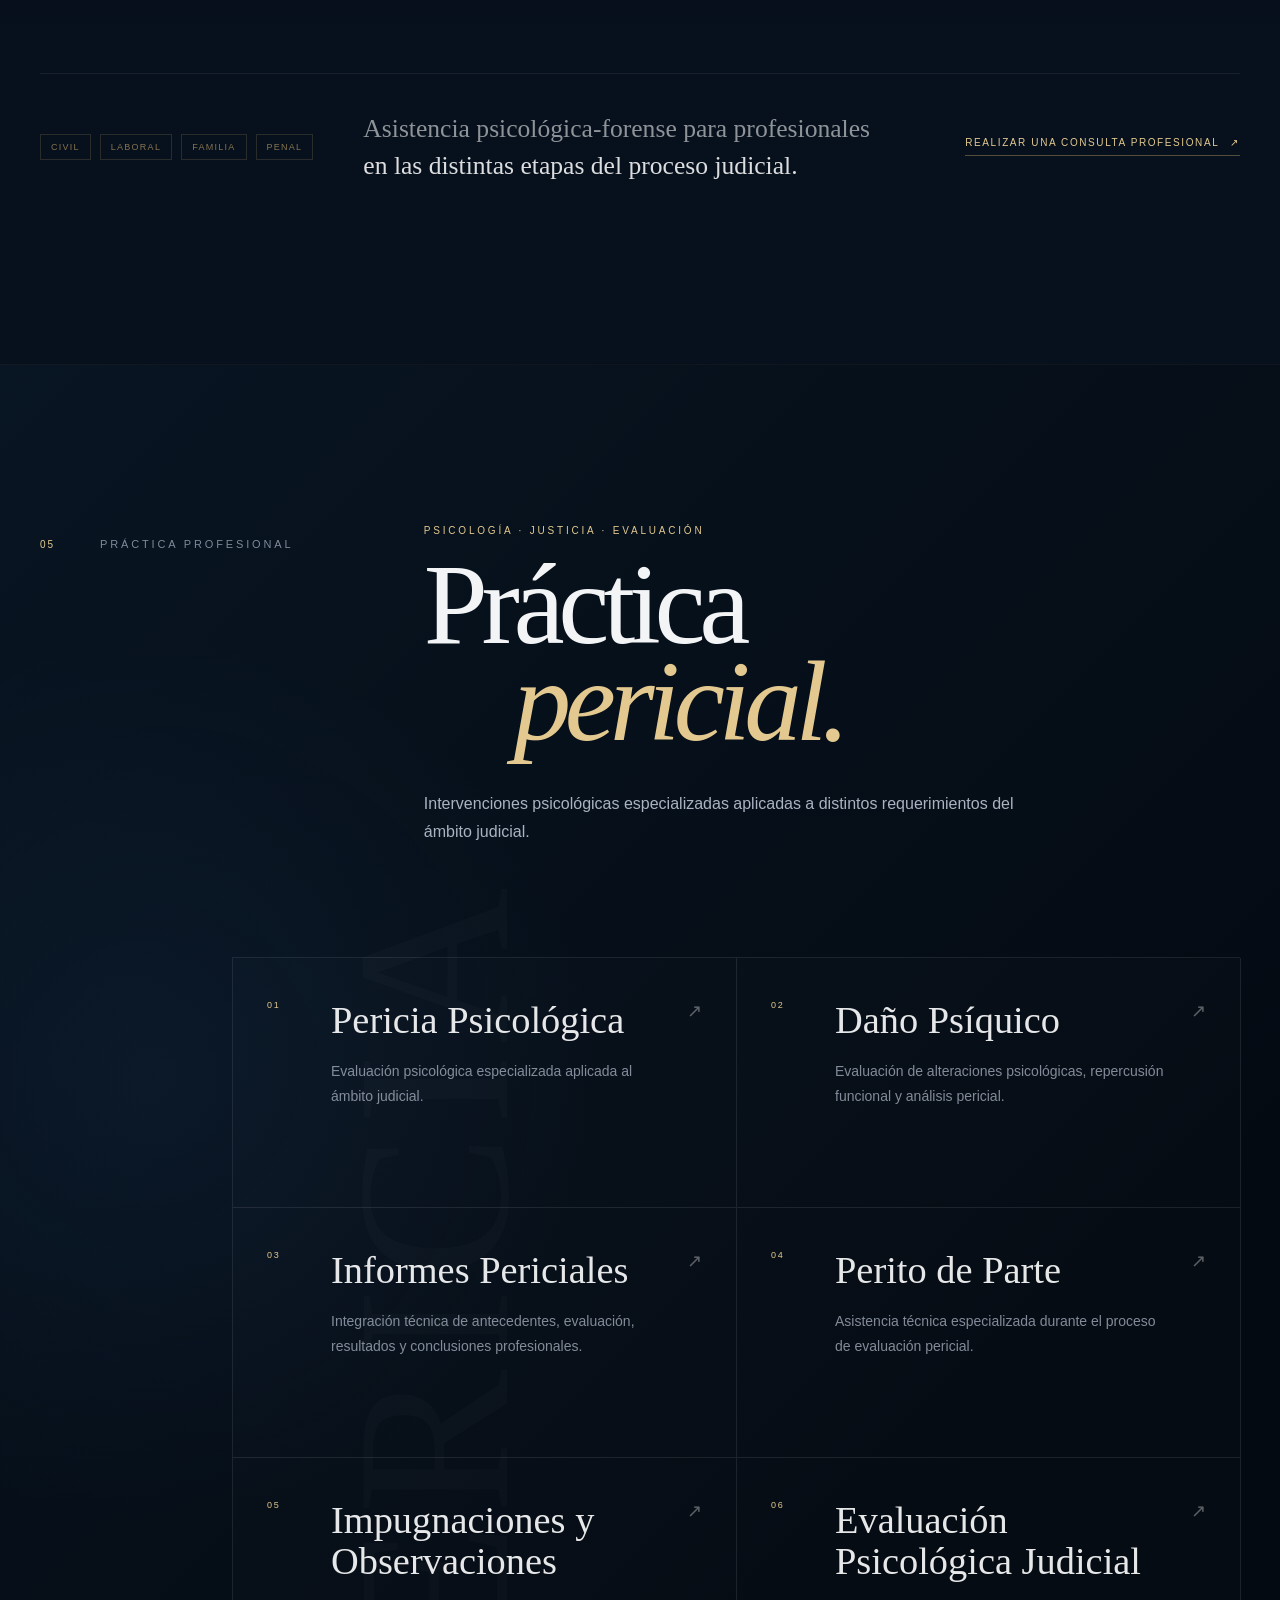
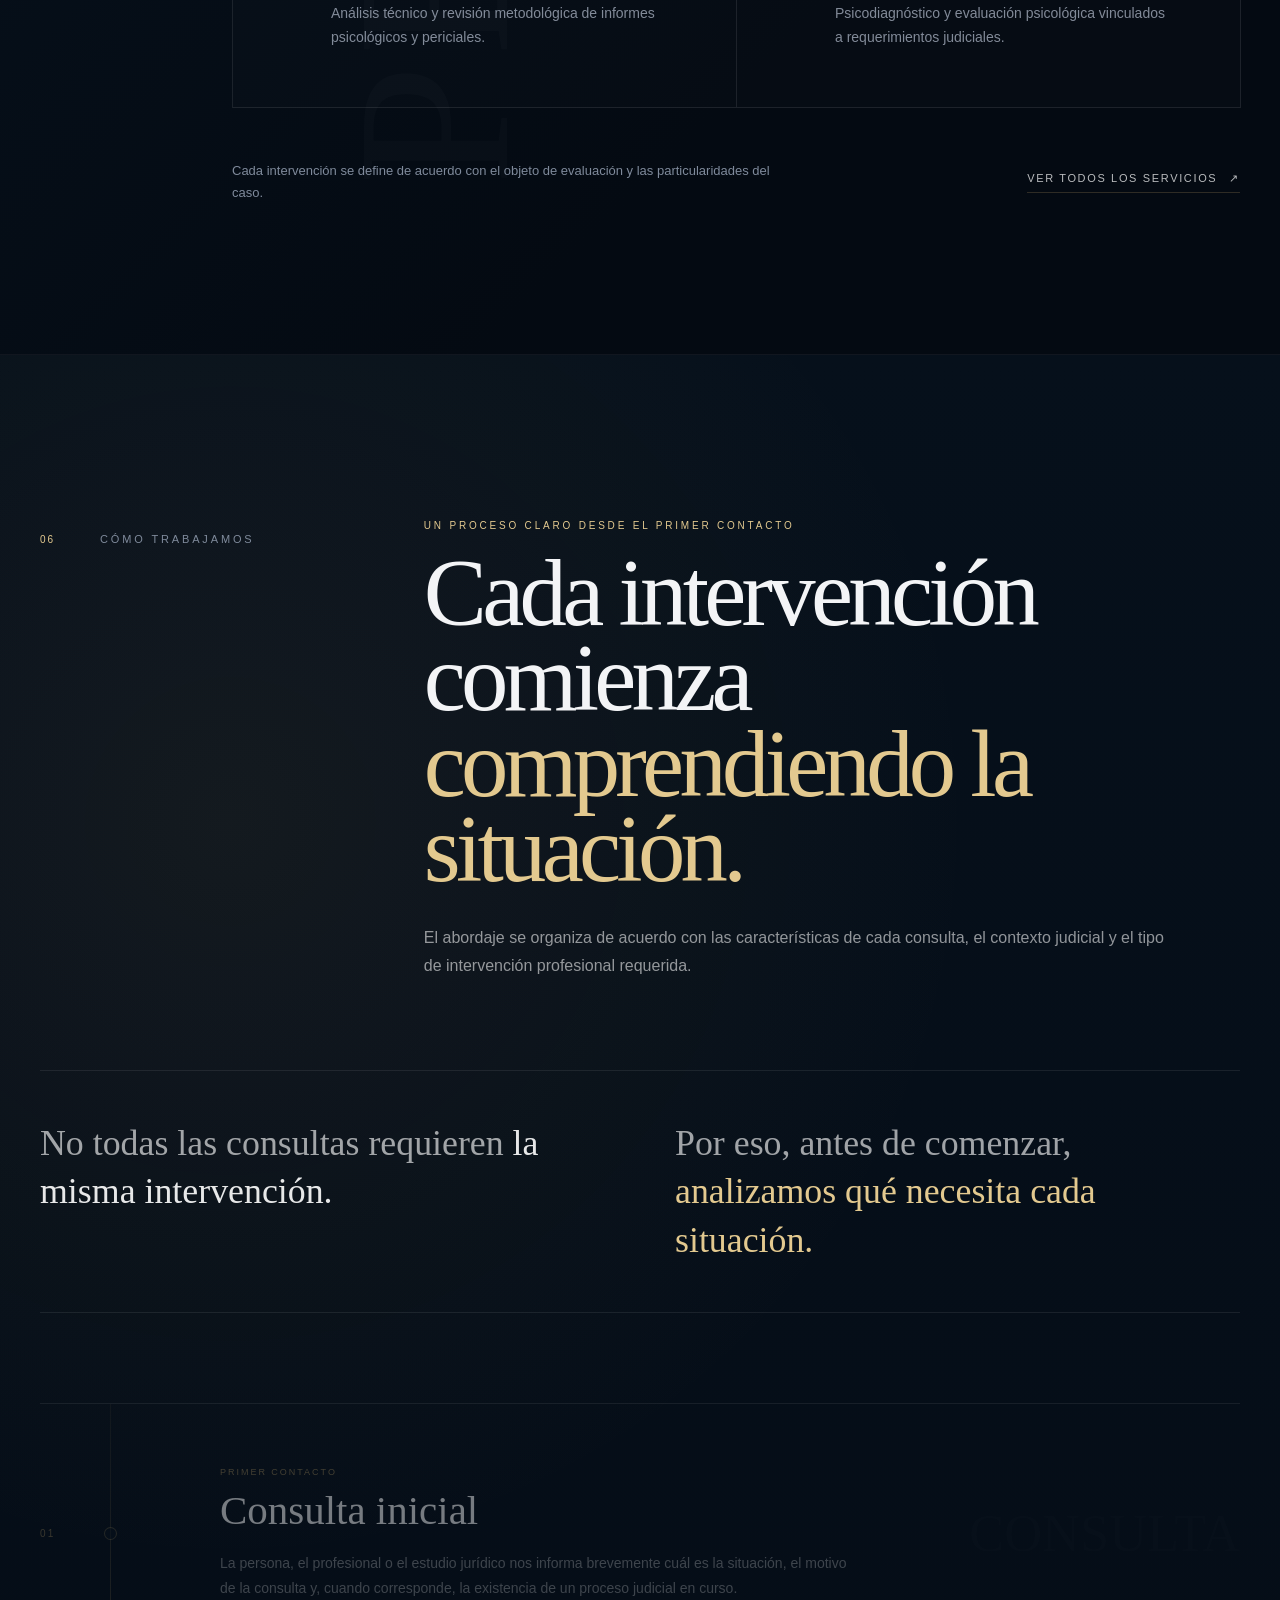
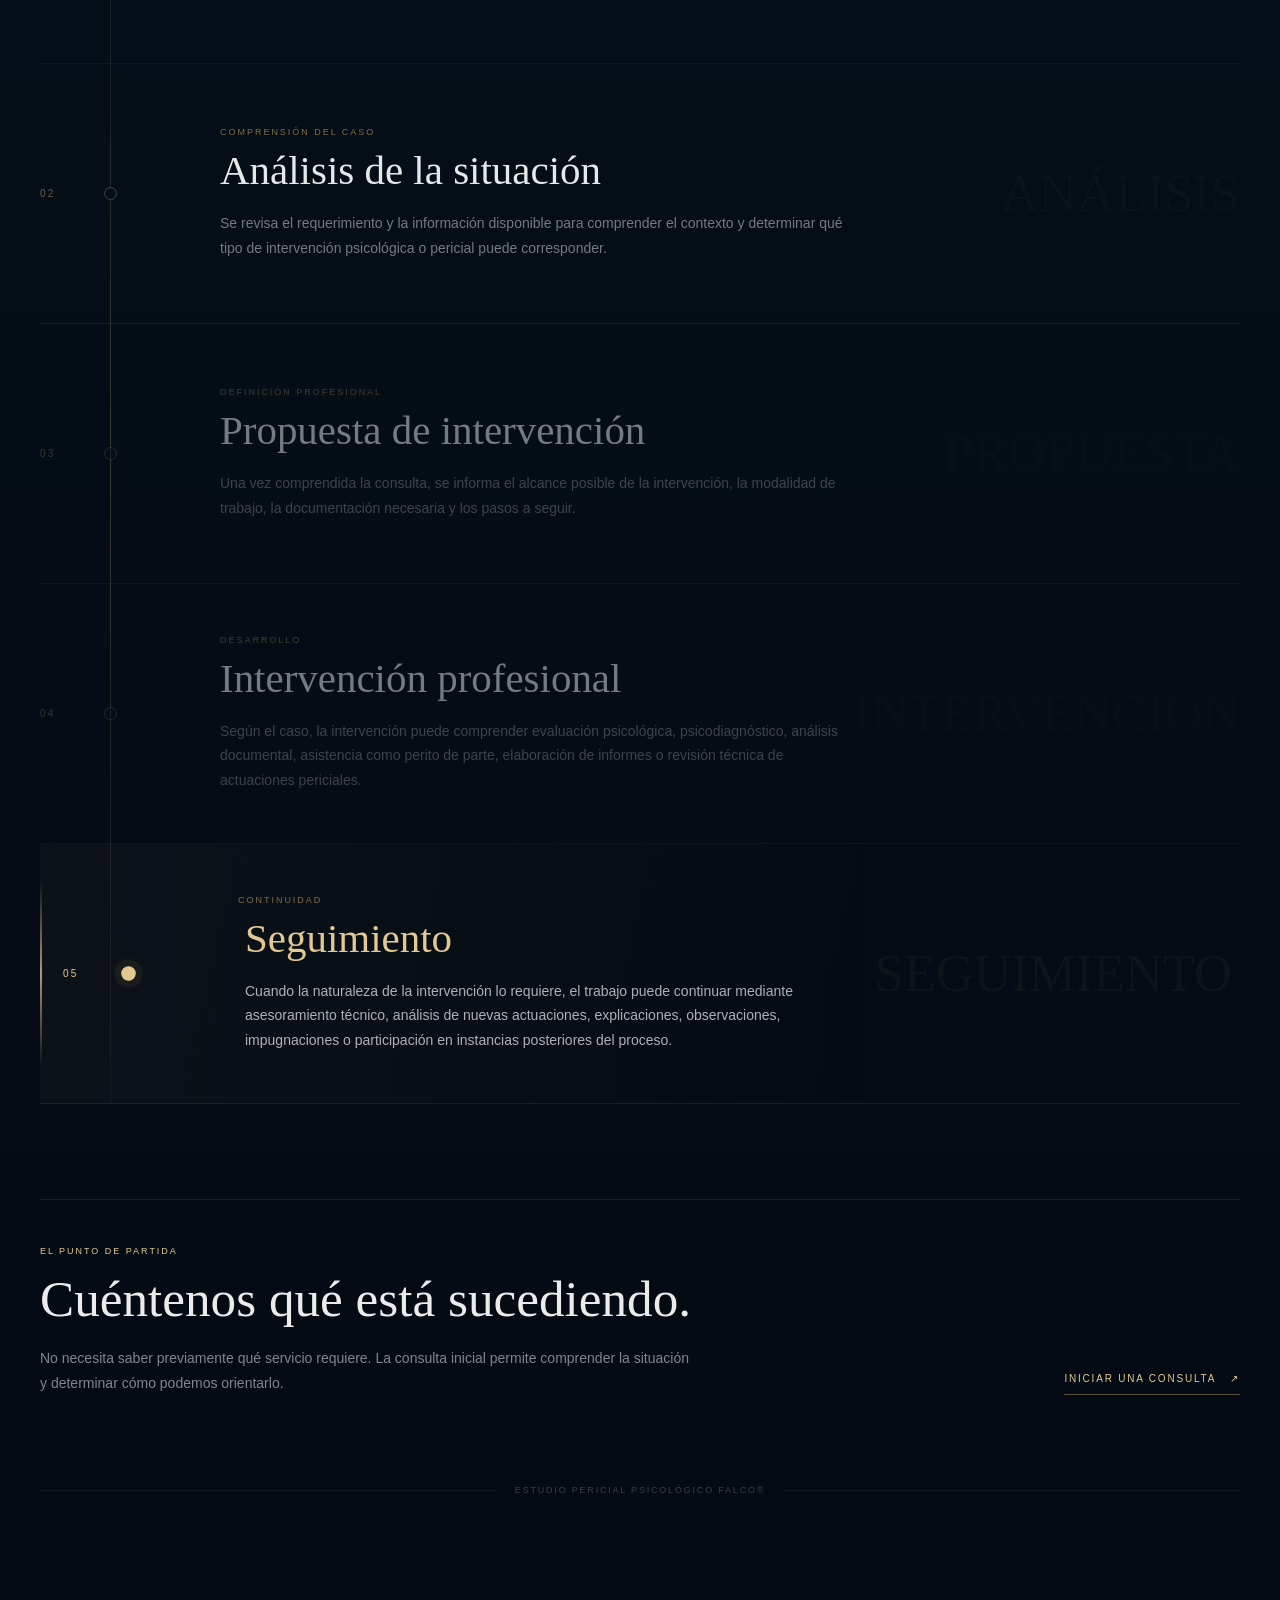
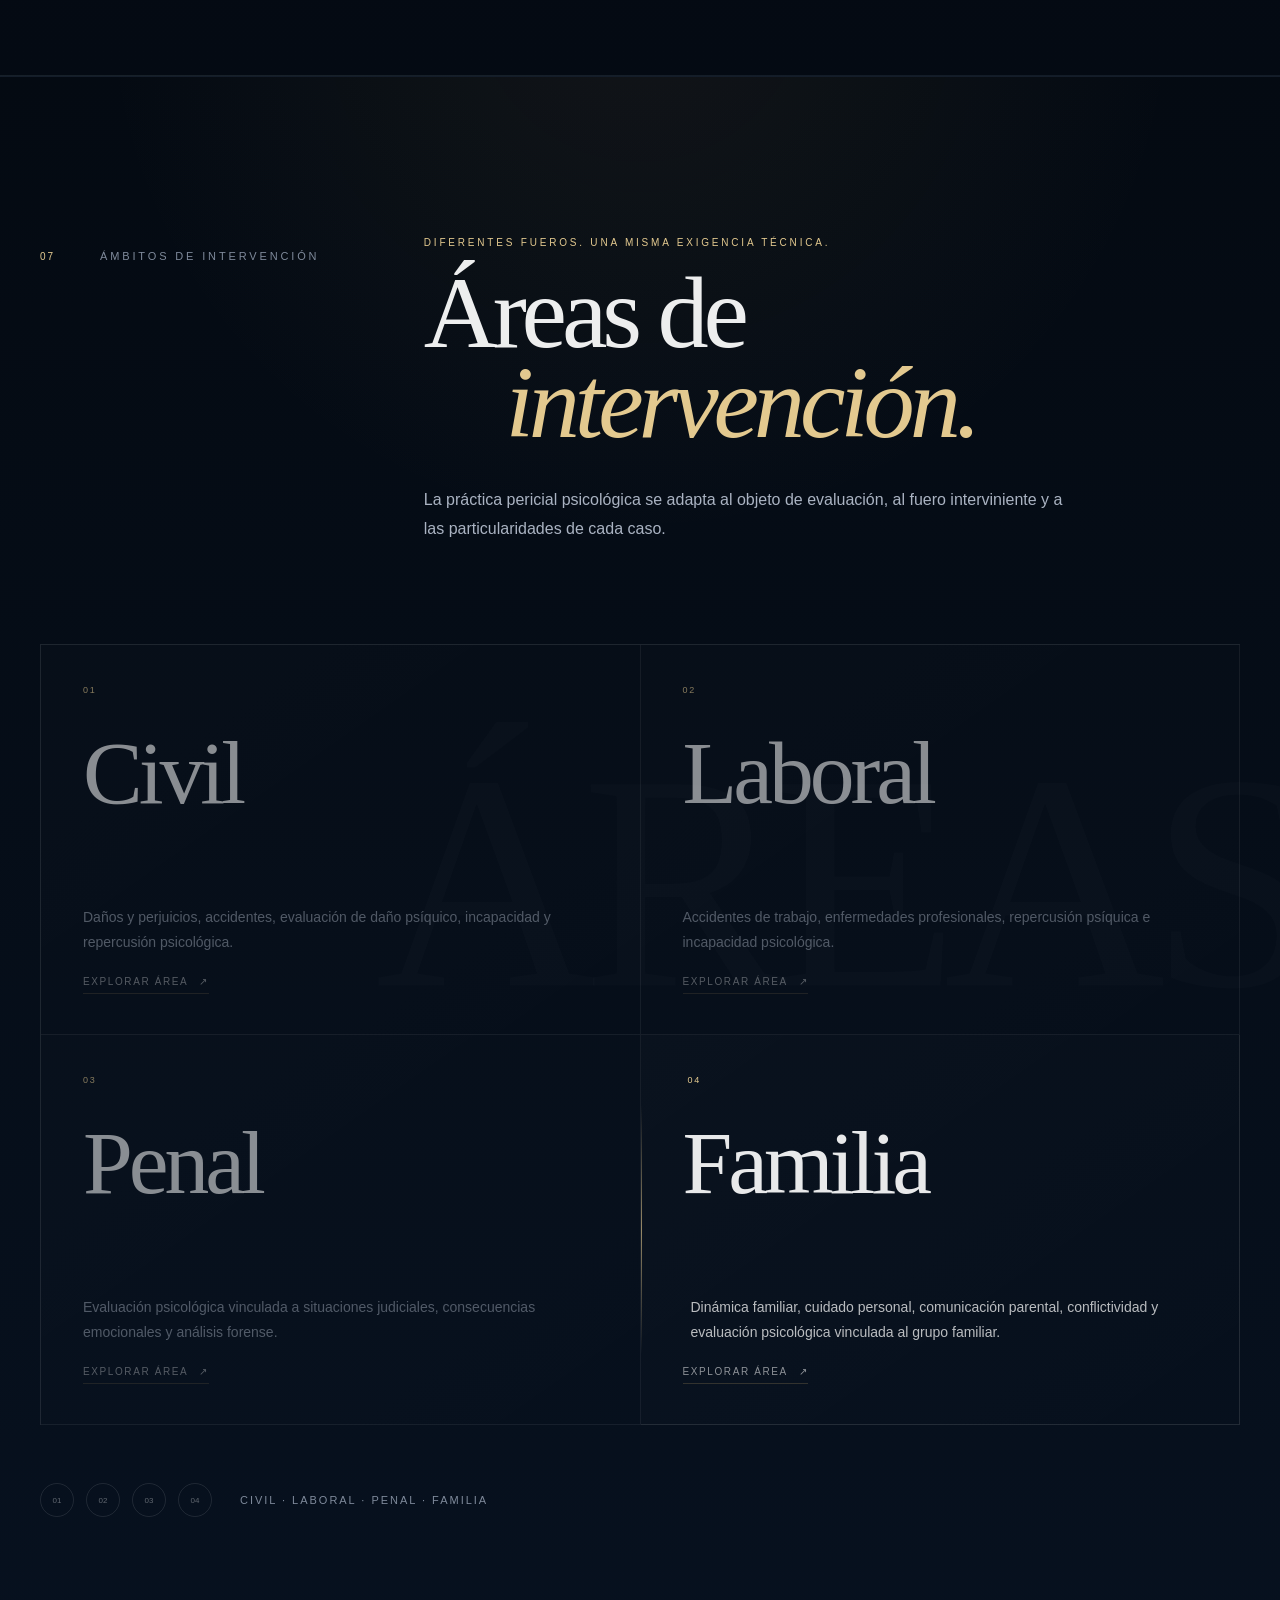
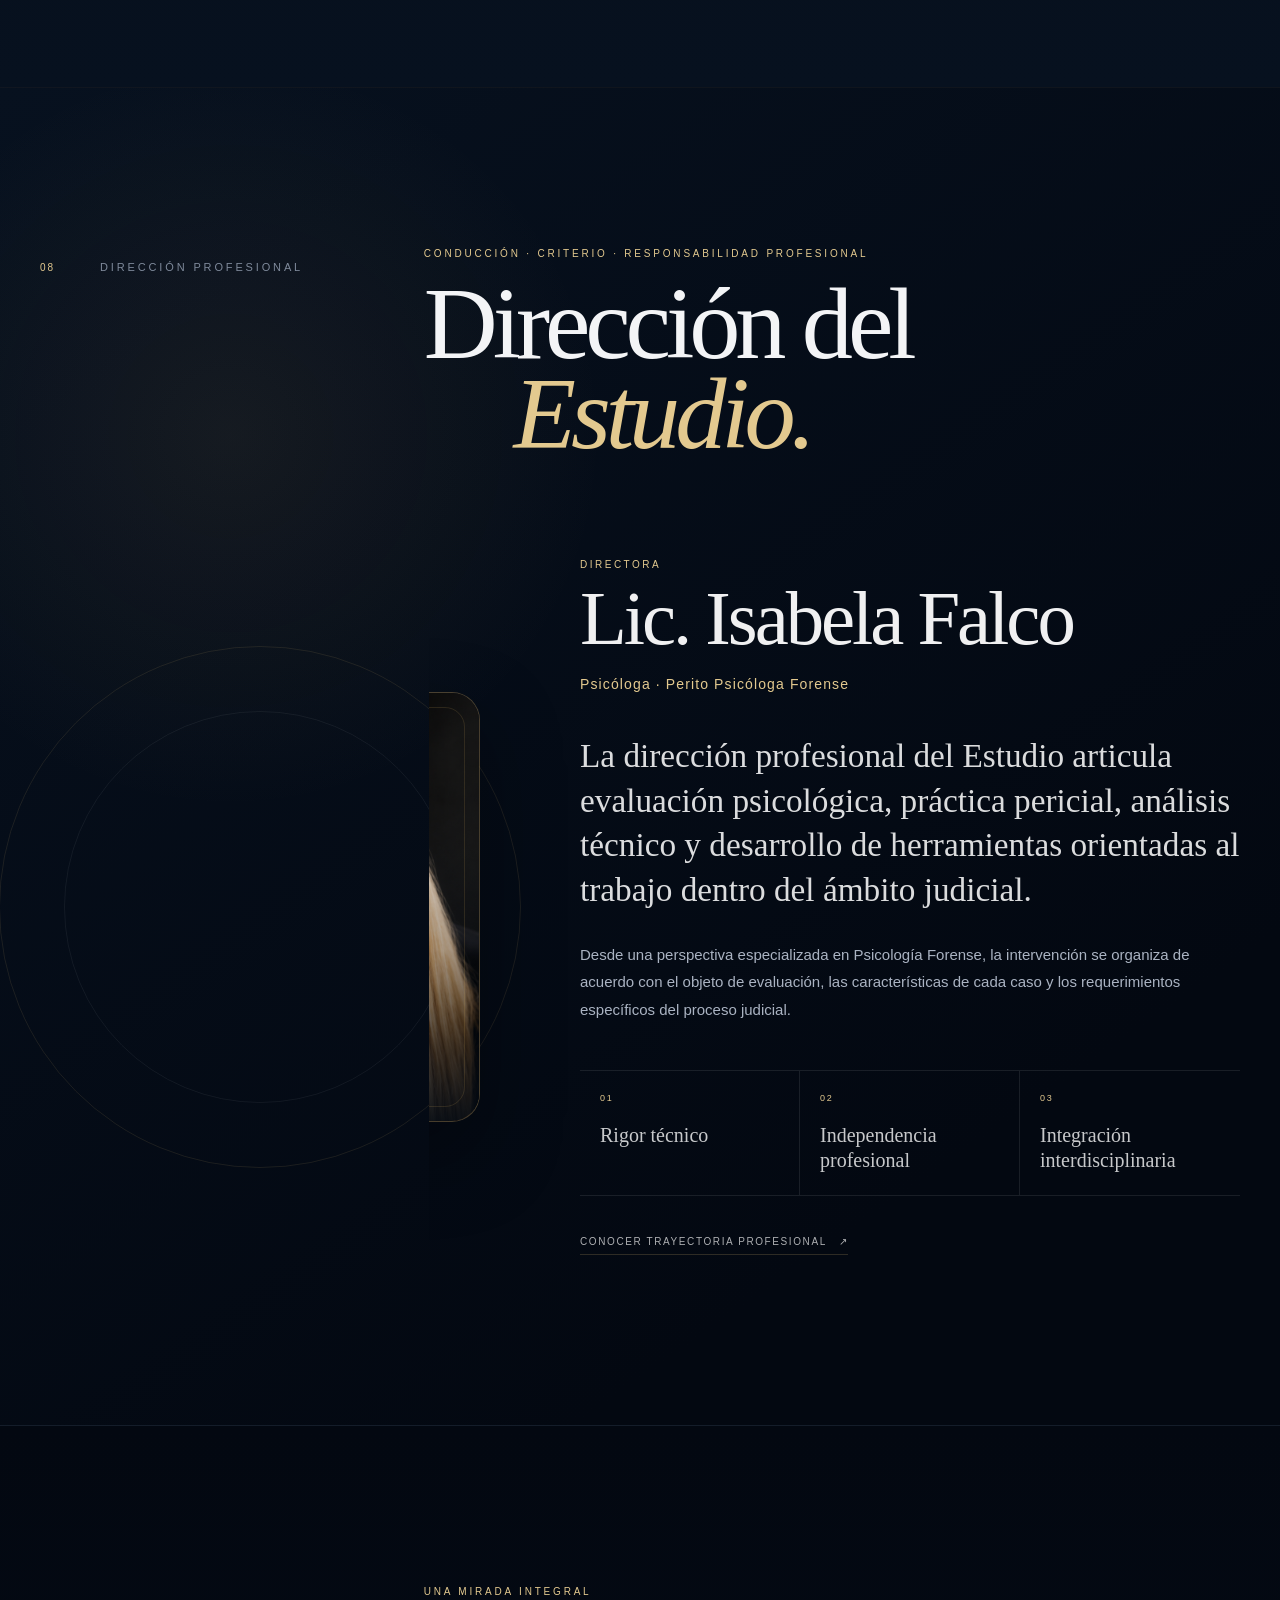
==== commit 8c025561: "Activa acceso internacional para Estados Unidos" ====
--- a/index.html
+++ b/index.html
@@ -2878,28 +2878,29 @@
       </a>
 
 
-      <article
-        class="ef-international__card ef-international__card--soon"
-      >
-
-        <span class="ef-international__country">
-          Estados Unidos
-        </span>
-
-        <h3>
-          Atención para personas de habla hispana
-        </h3>
-
-        <p>
-          Próximamente, una propuesta específica para personas
-          hispanohablantes residentes en Estados Unidos.
-        </p>
-
-        <span class="ef-international__action">
-          Próximamente
-        </span>
-
-      </article>
+     <a
+  class="ef-international__card"
+  href="./atencion-psicologica-online-estados-unidos.html"
+>
+
+  <span class="ef-international__country">
+    Estados Unidos
+  </span>
+
+  <h3>
+    Atención psicológica online en español
+  </h3>
+
+  <p>
+    Consulta, orientación y acompañamiento profesional
+    en español para personas residentes en Estados Unidos.
+  </p>
+
+  <span class="ef-international__action">
+    Conocer la propuesta →
+  </span>
+
+</a>
 
     </div>
 
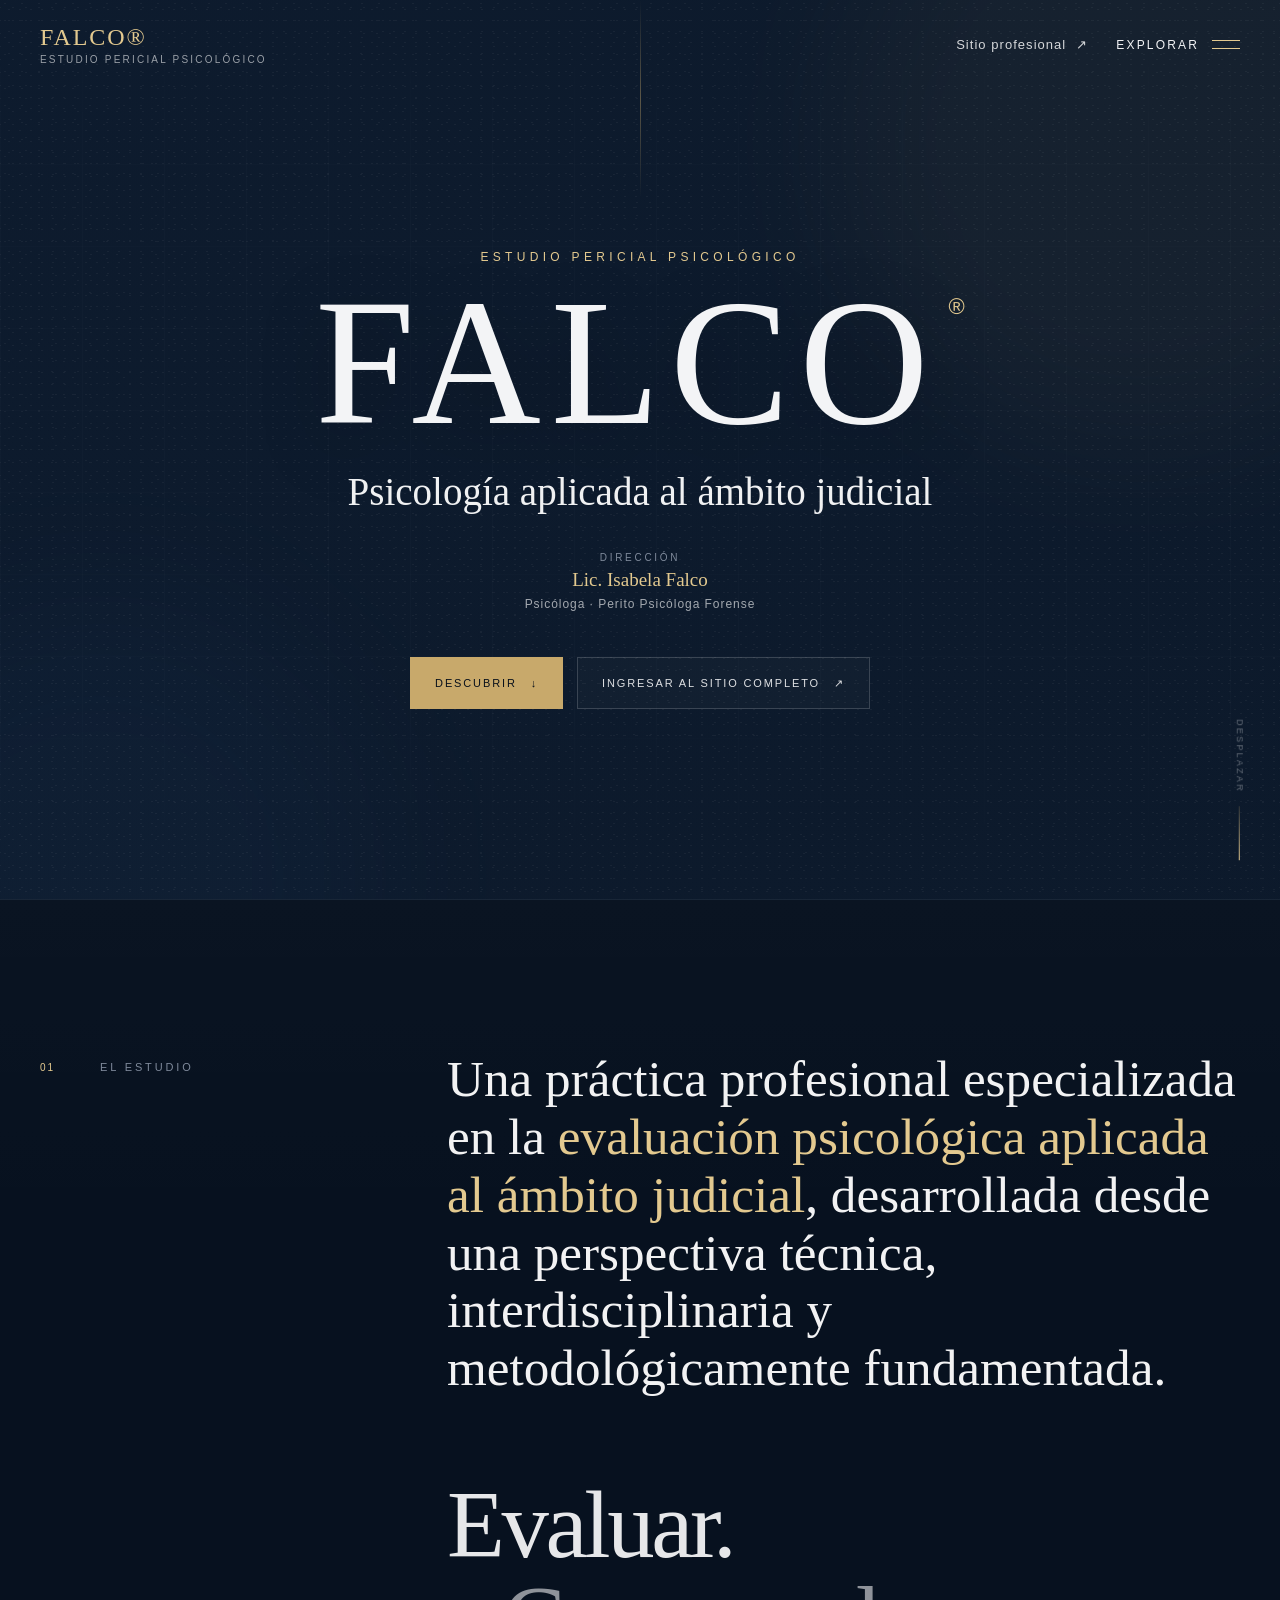
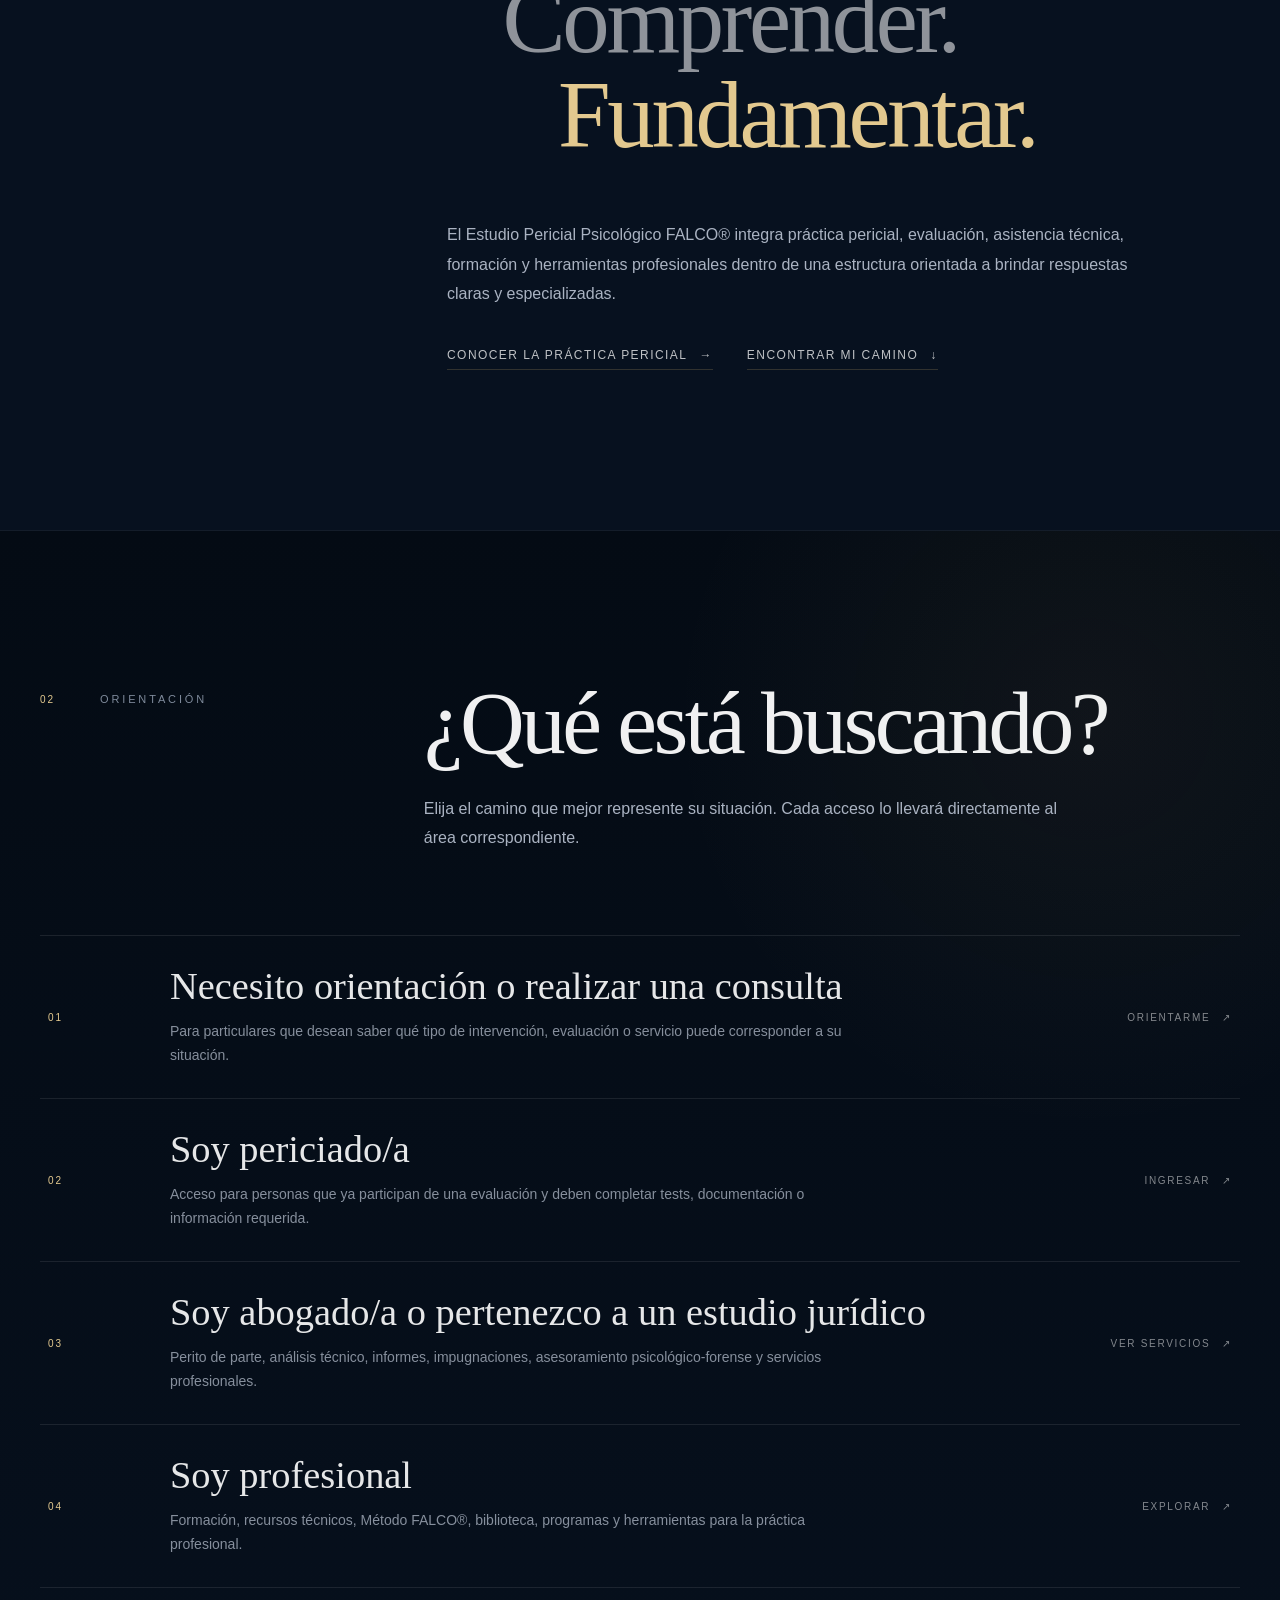
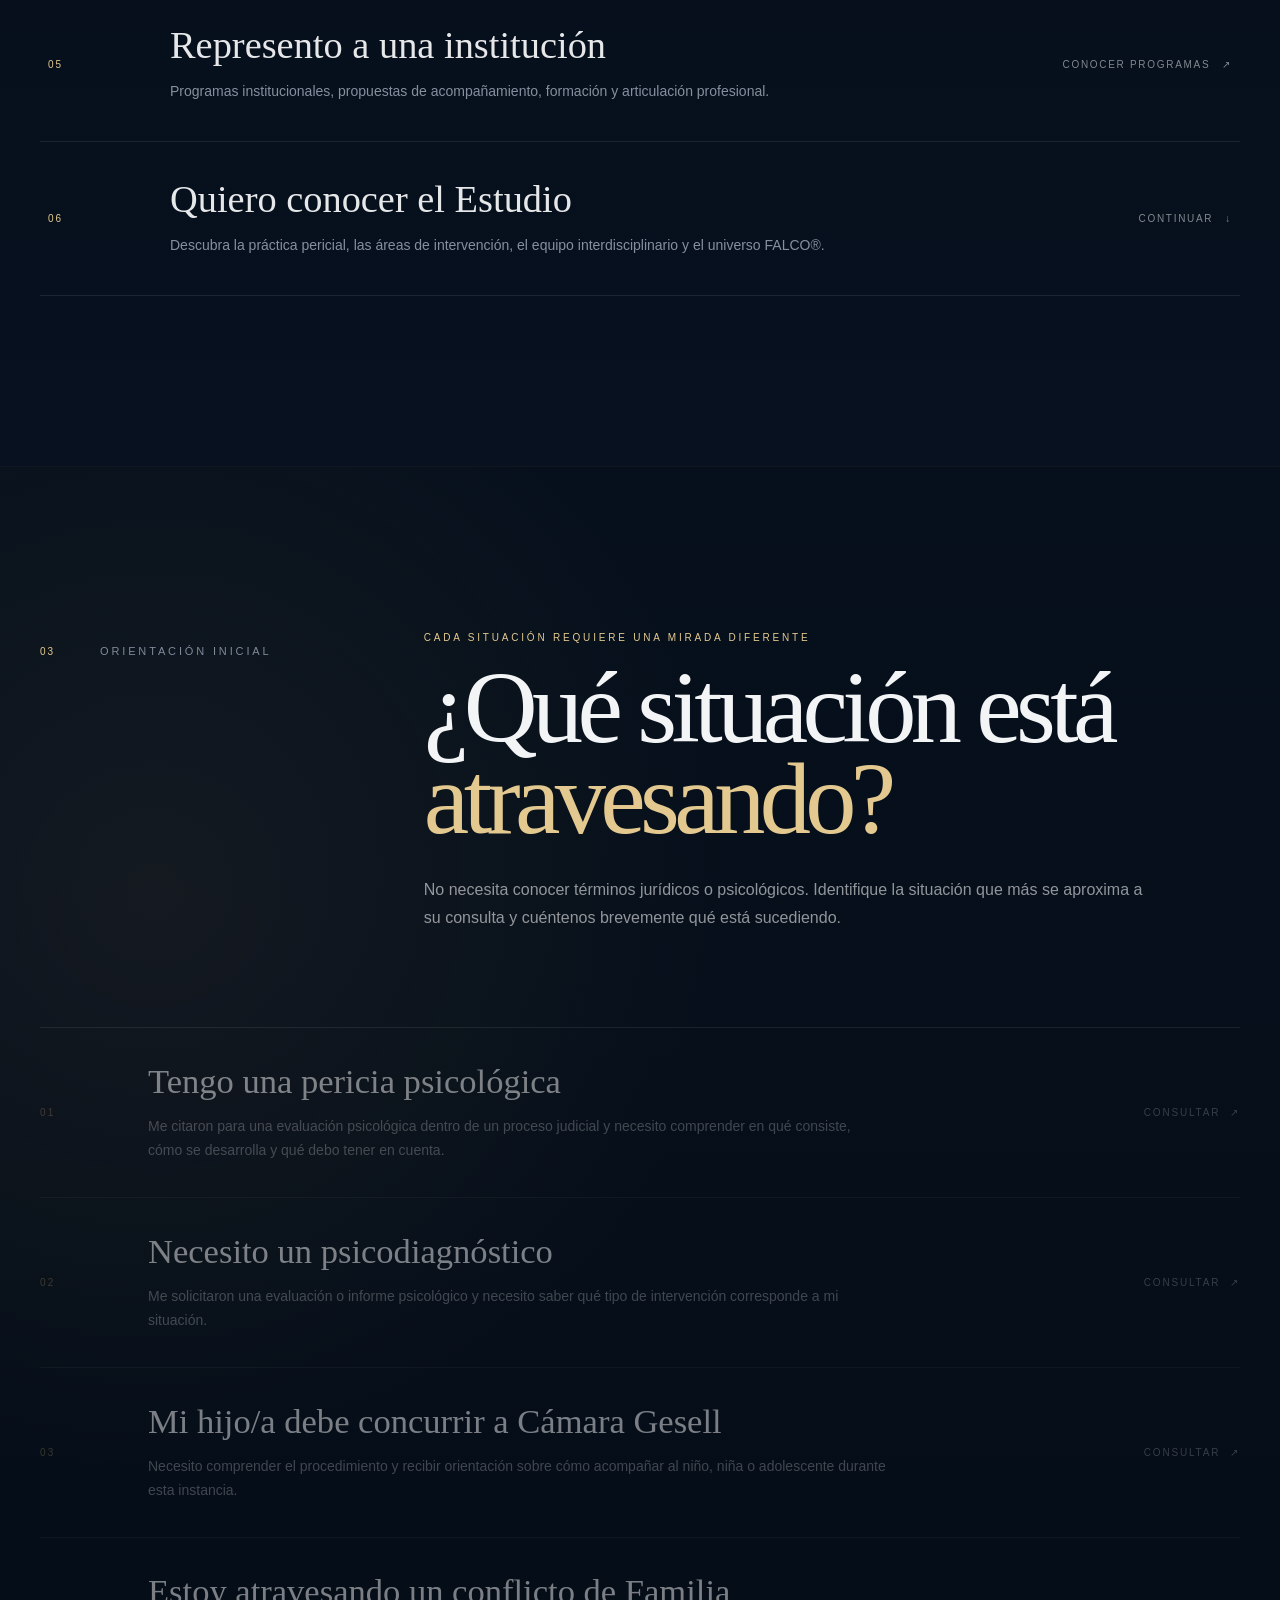
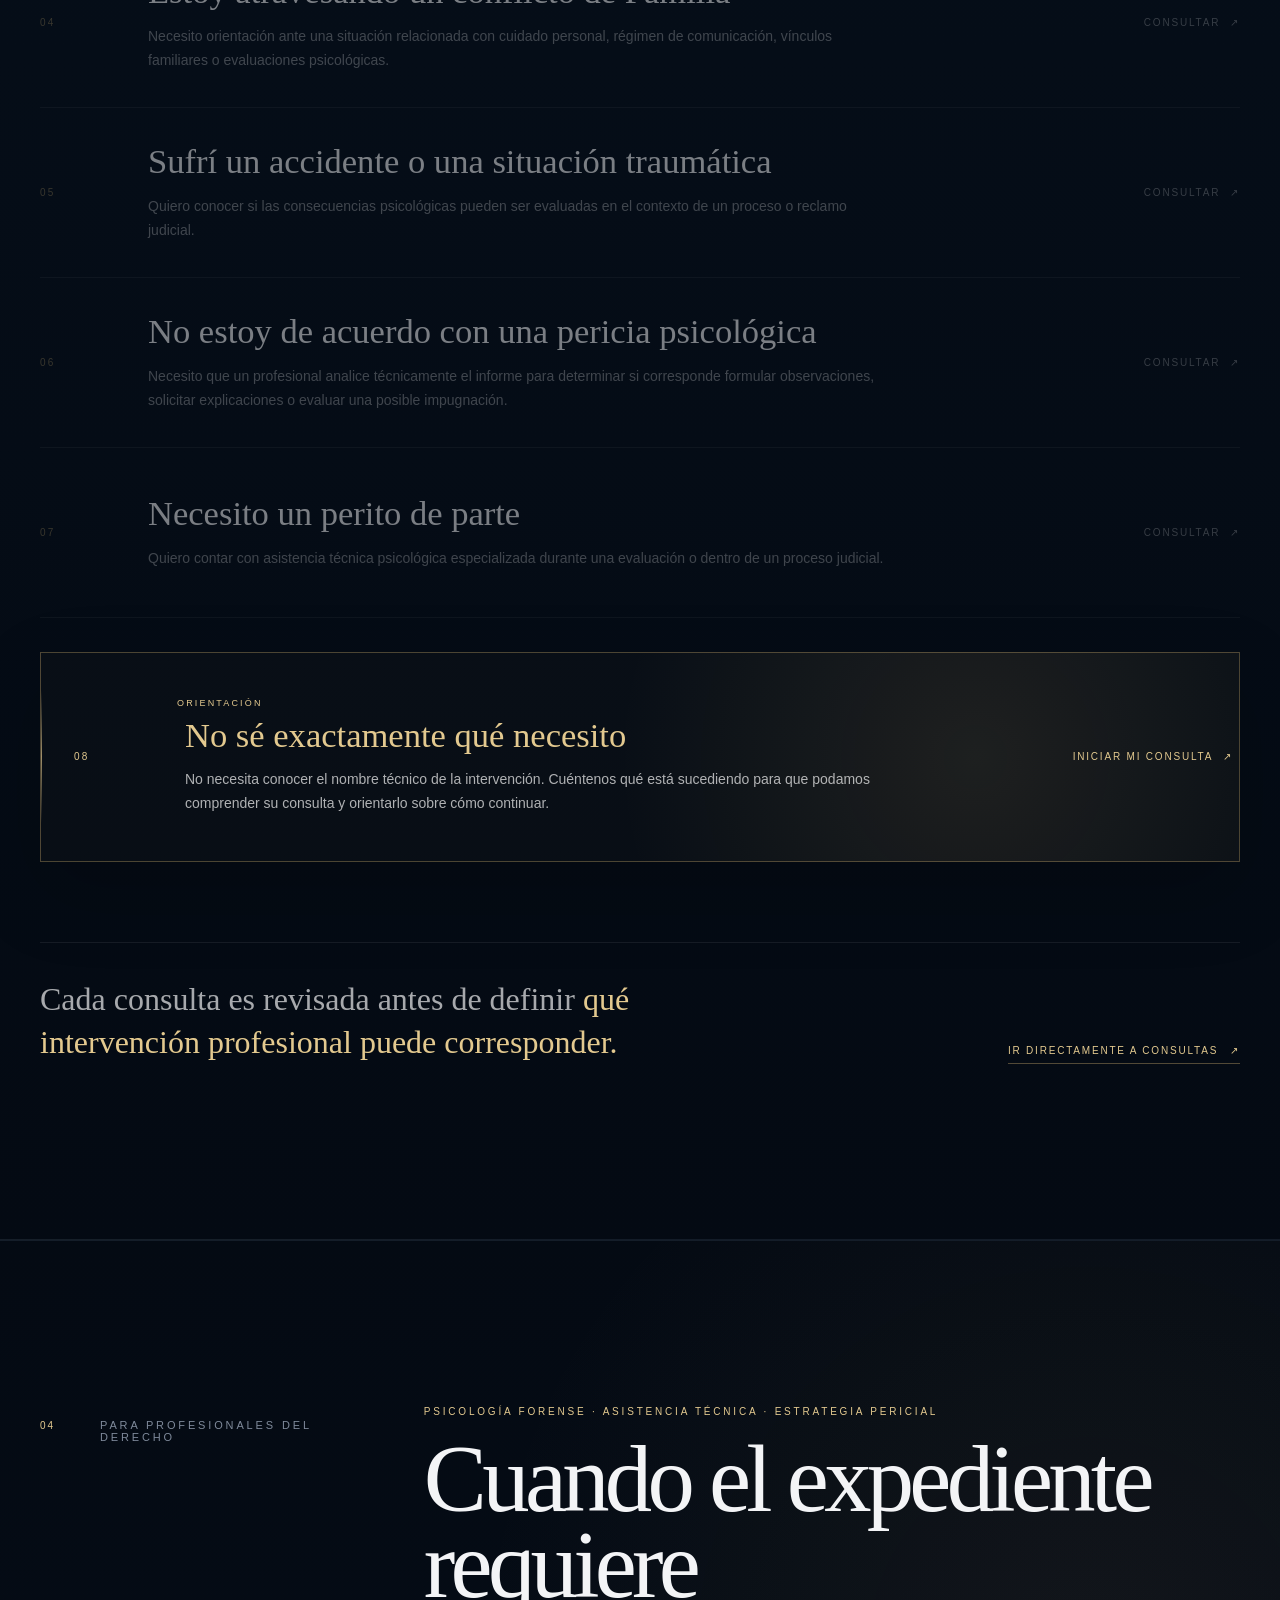
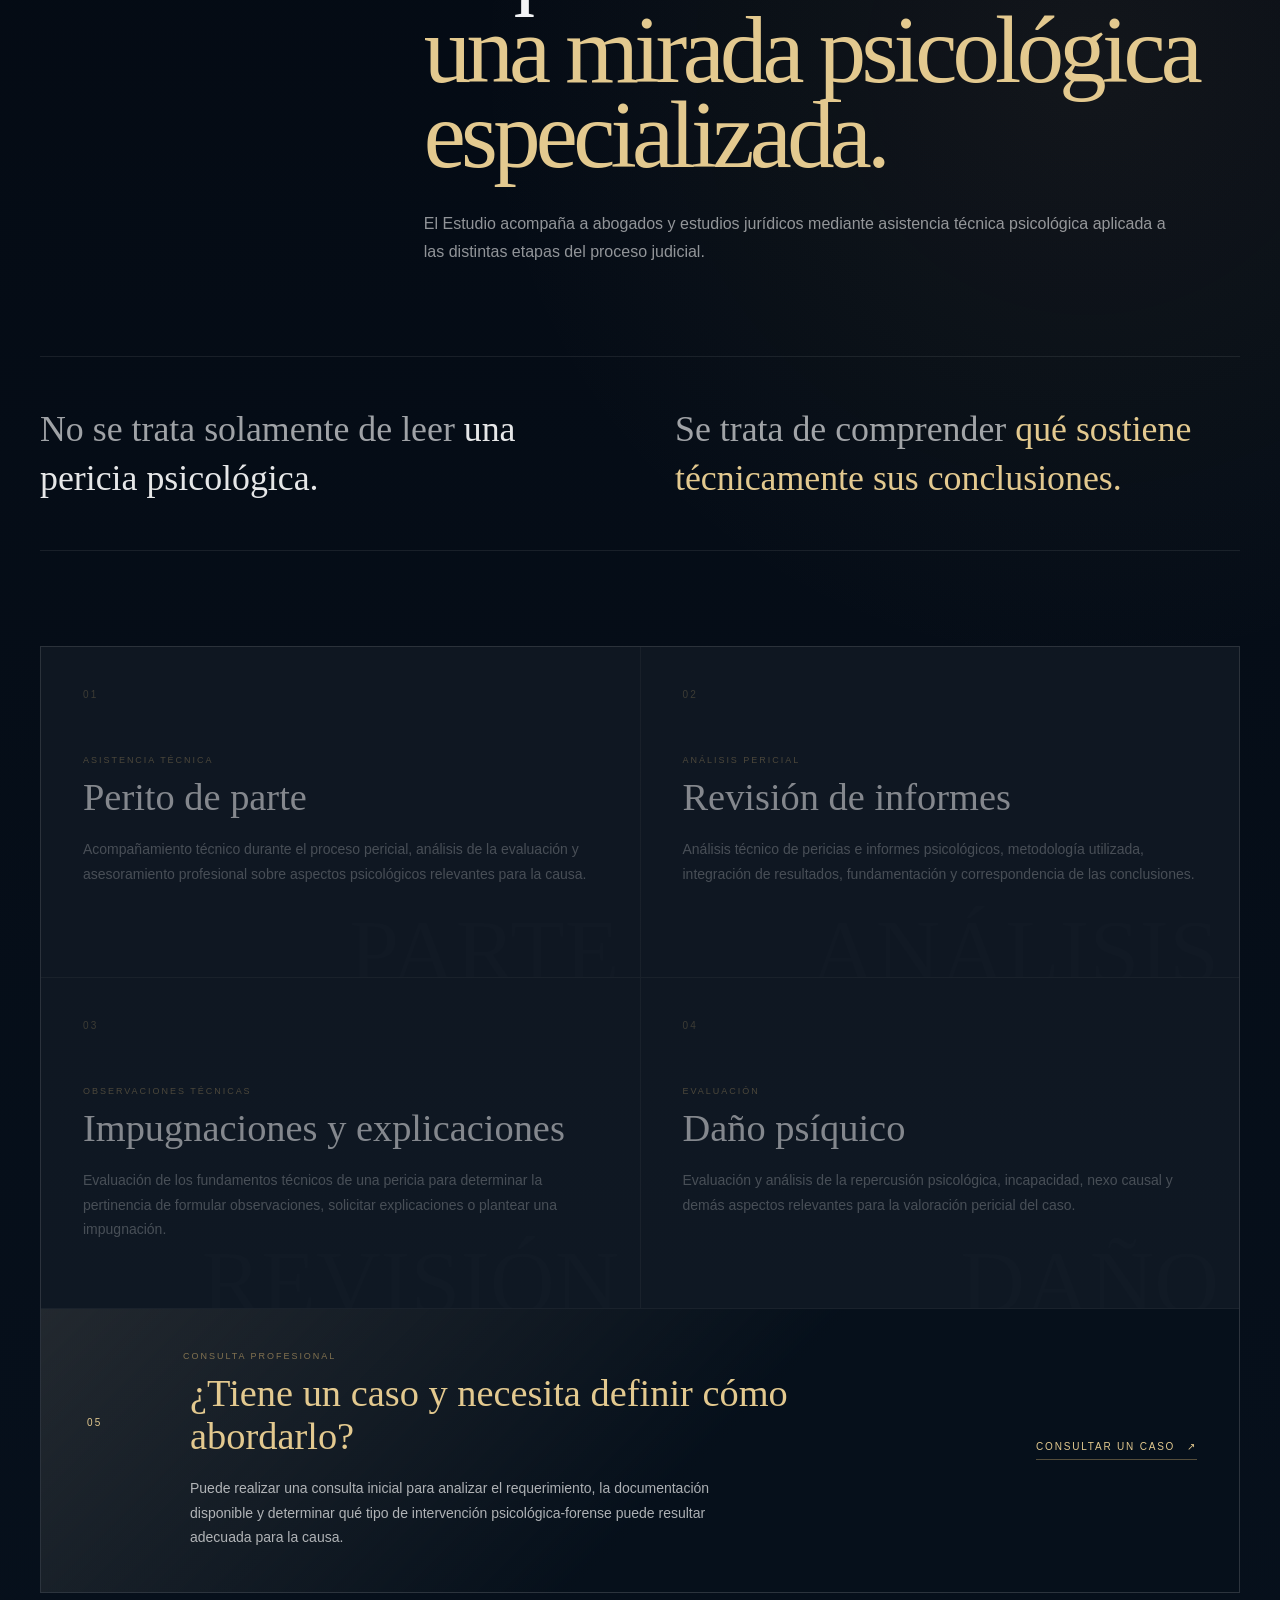
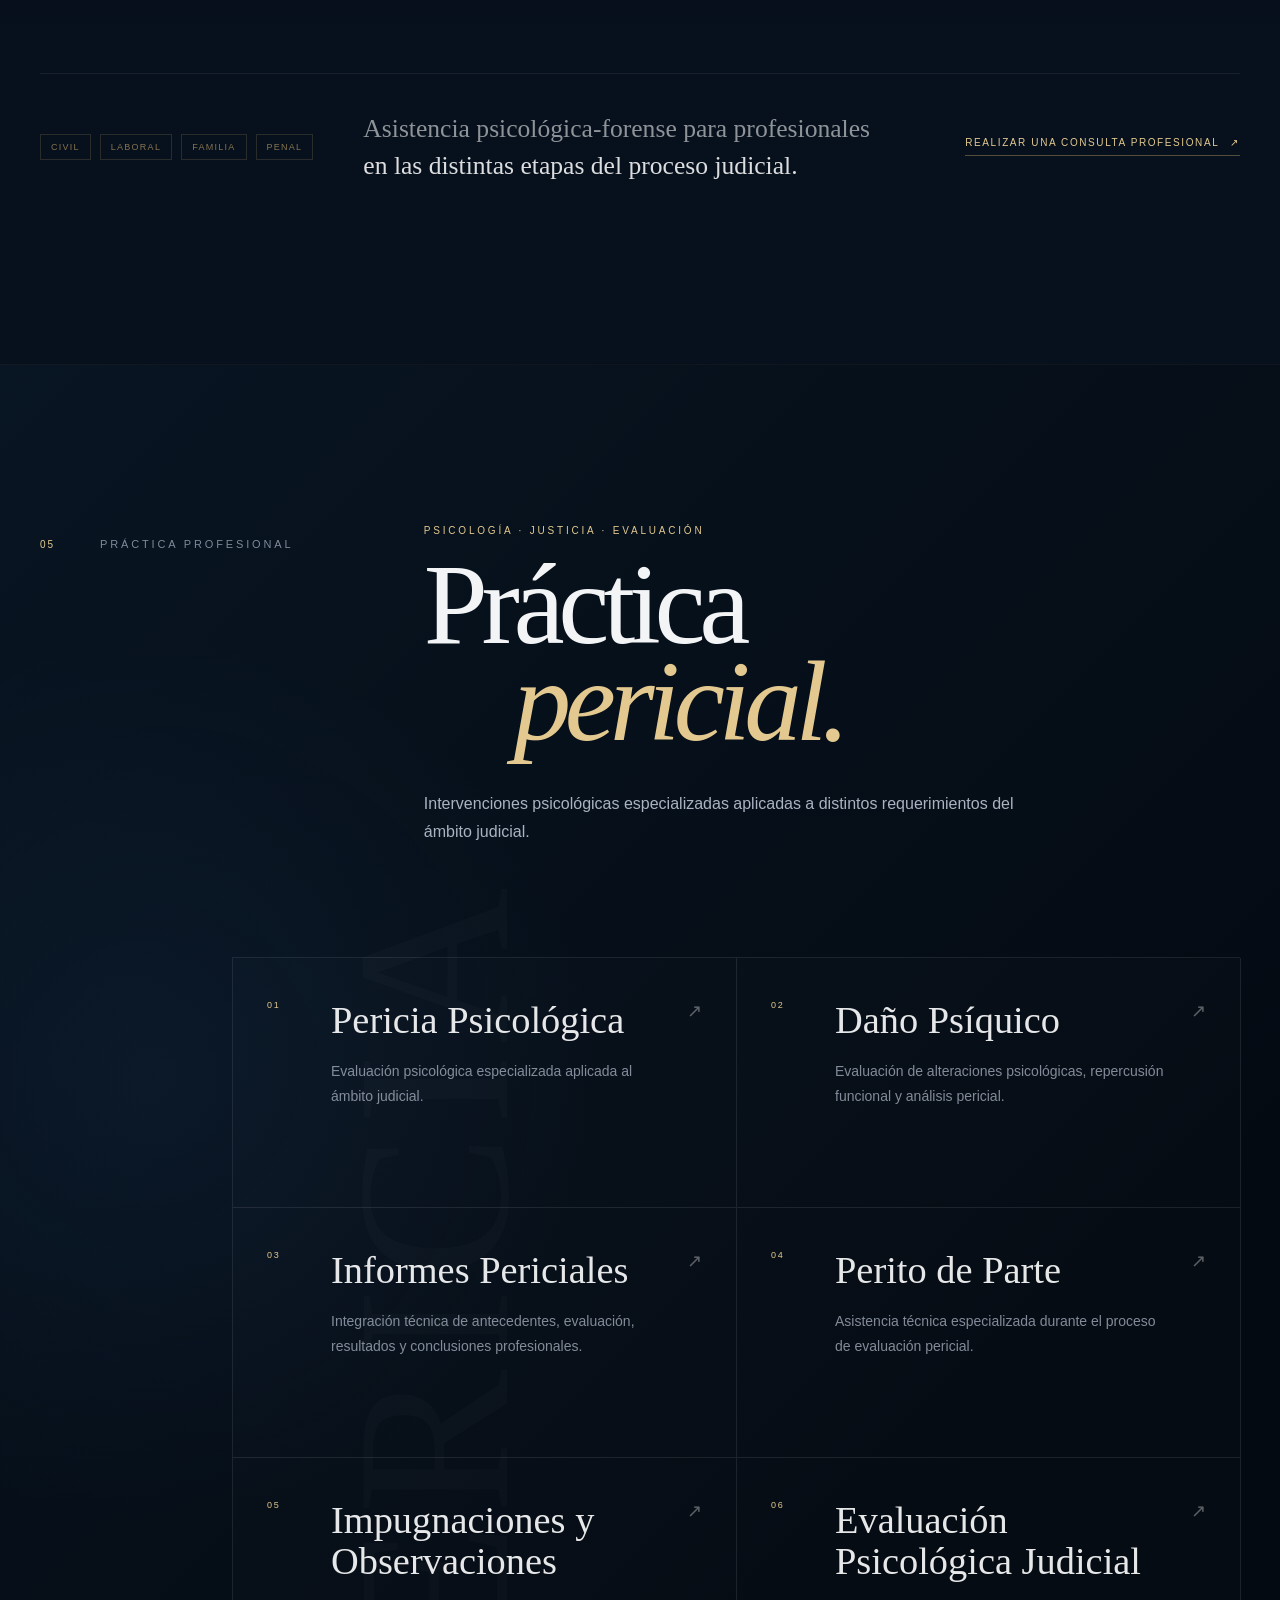
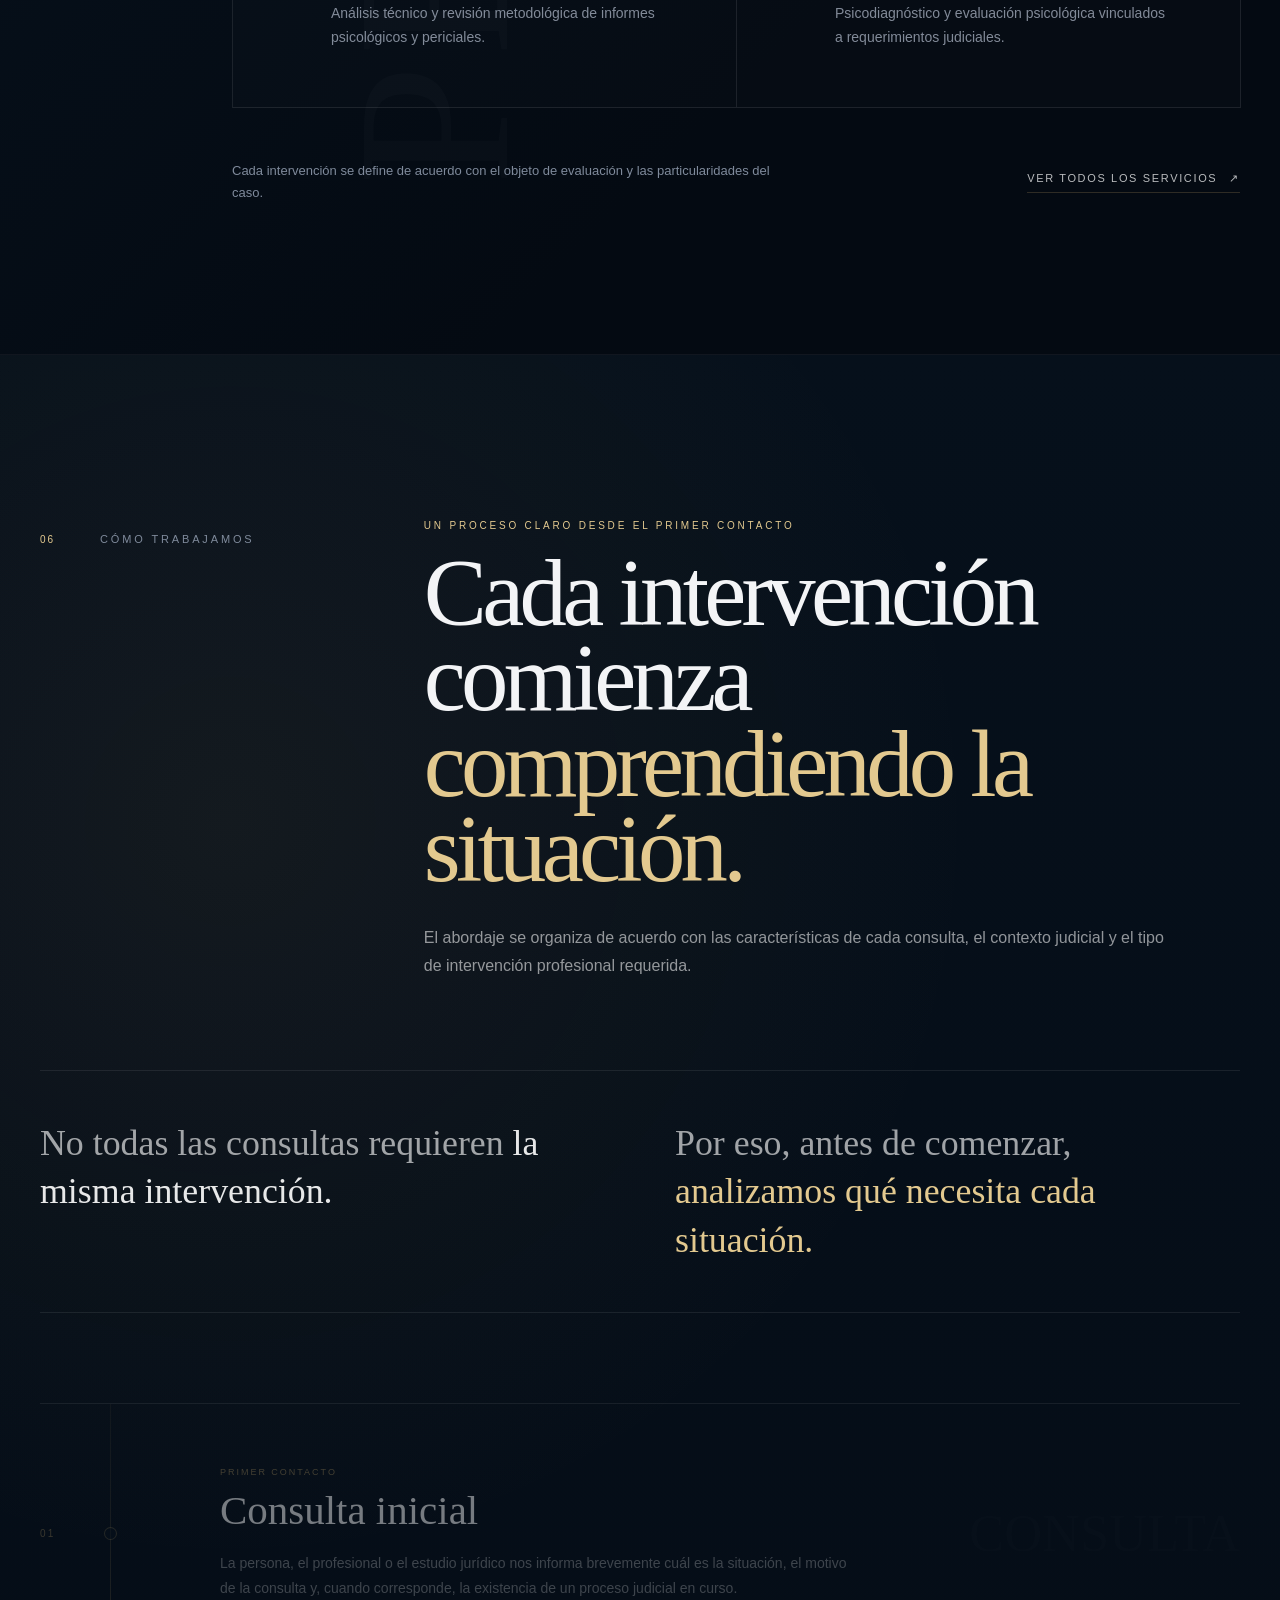
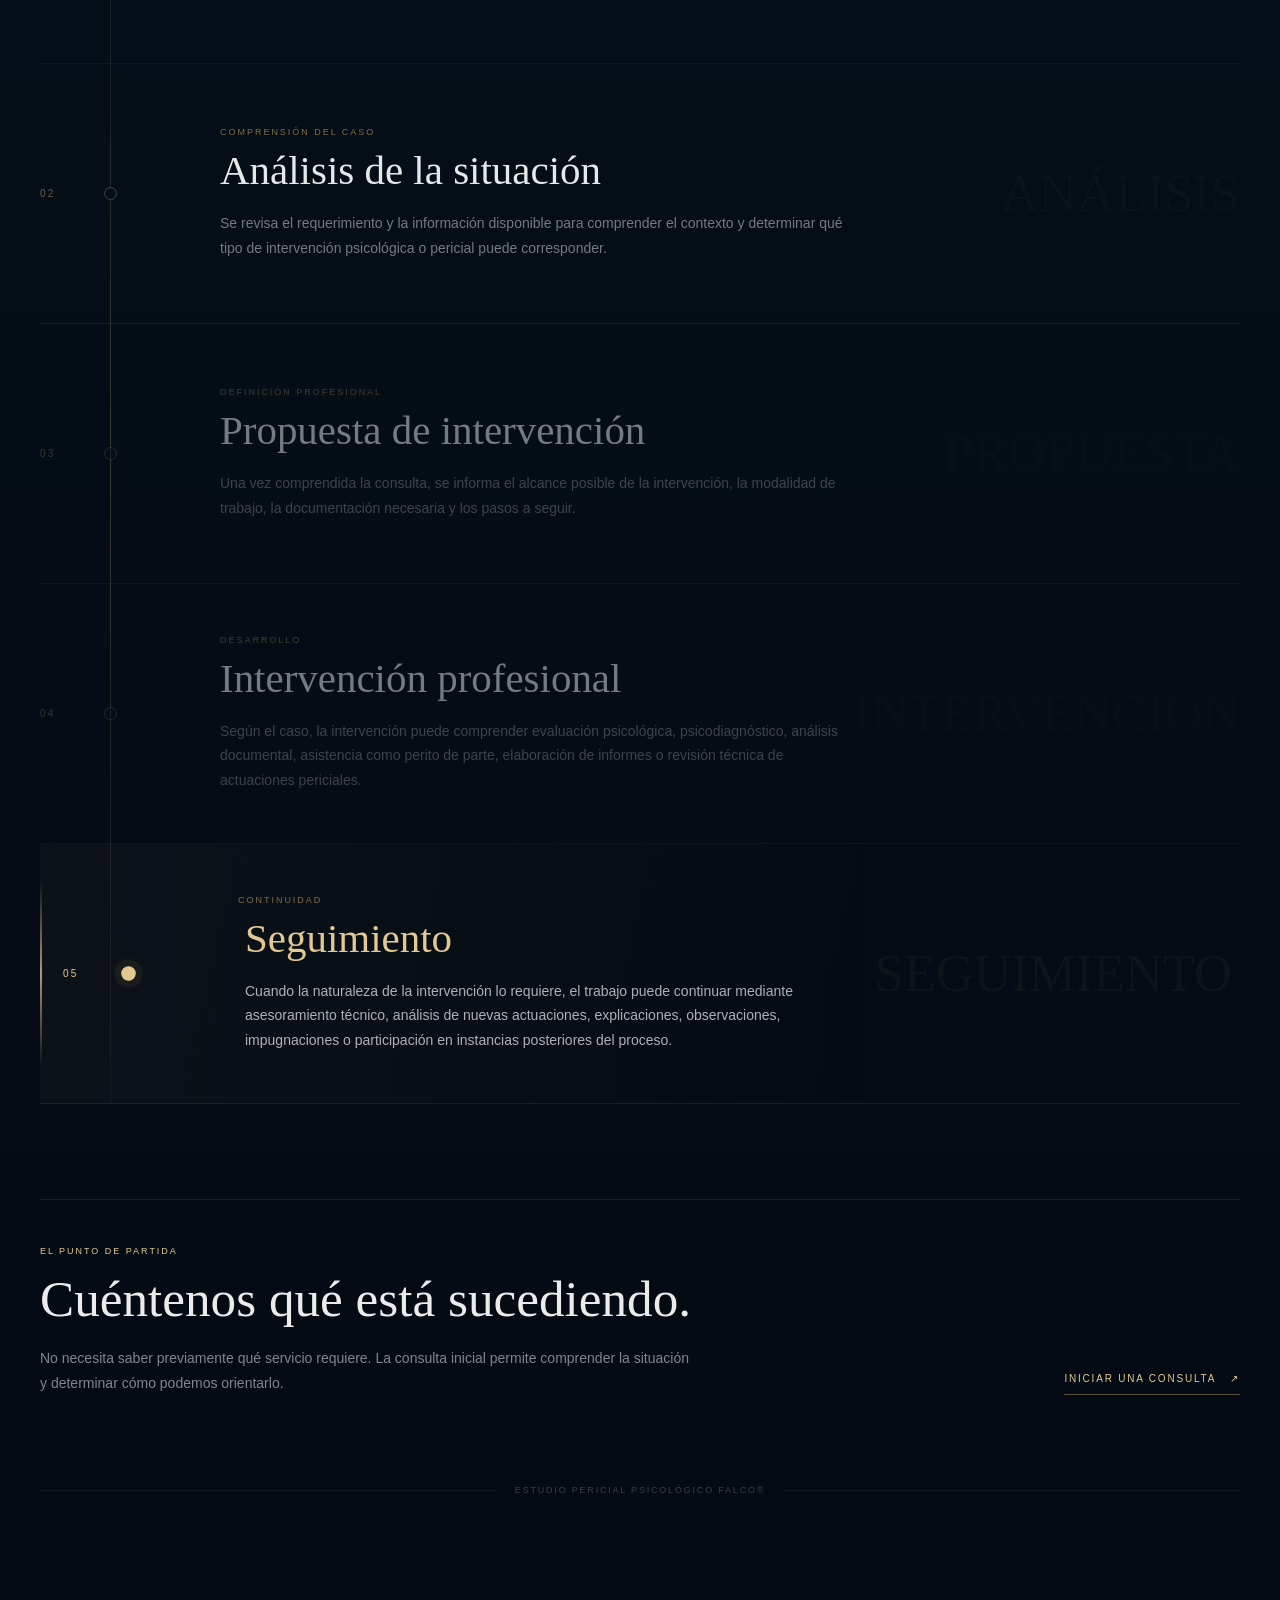
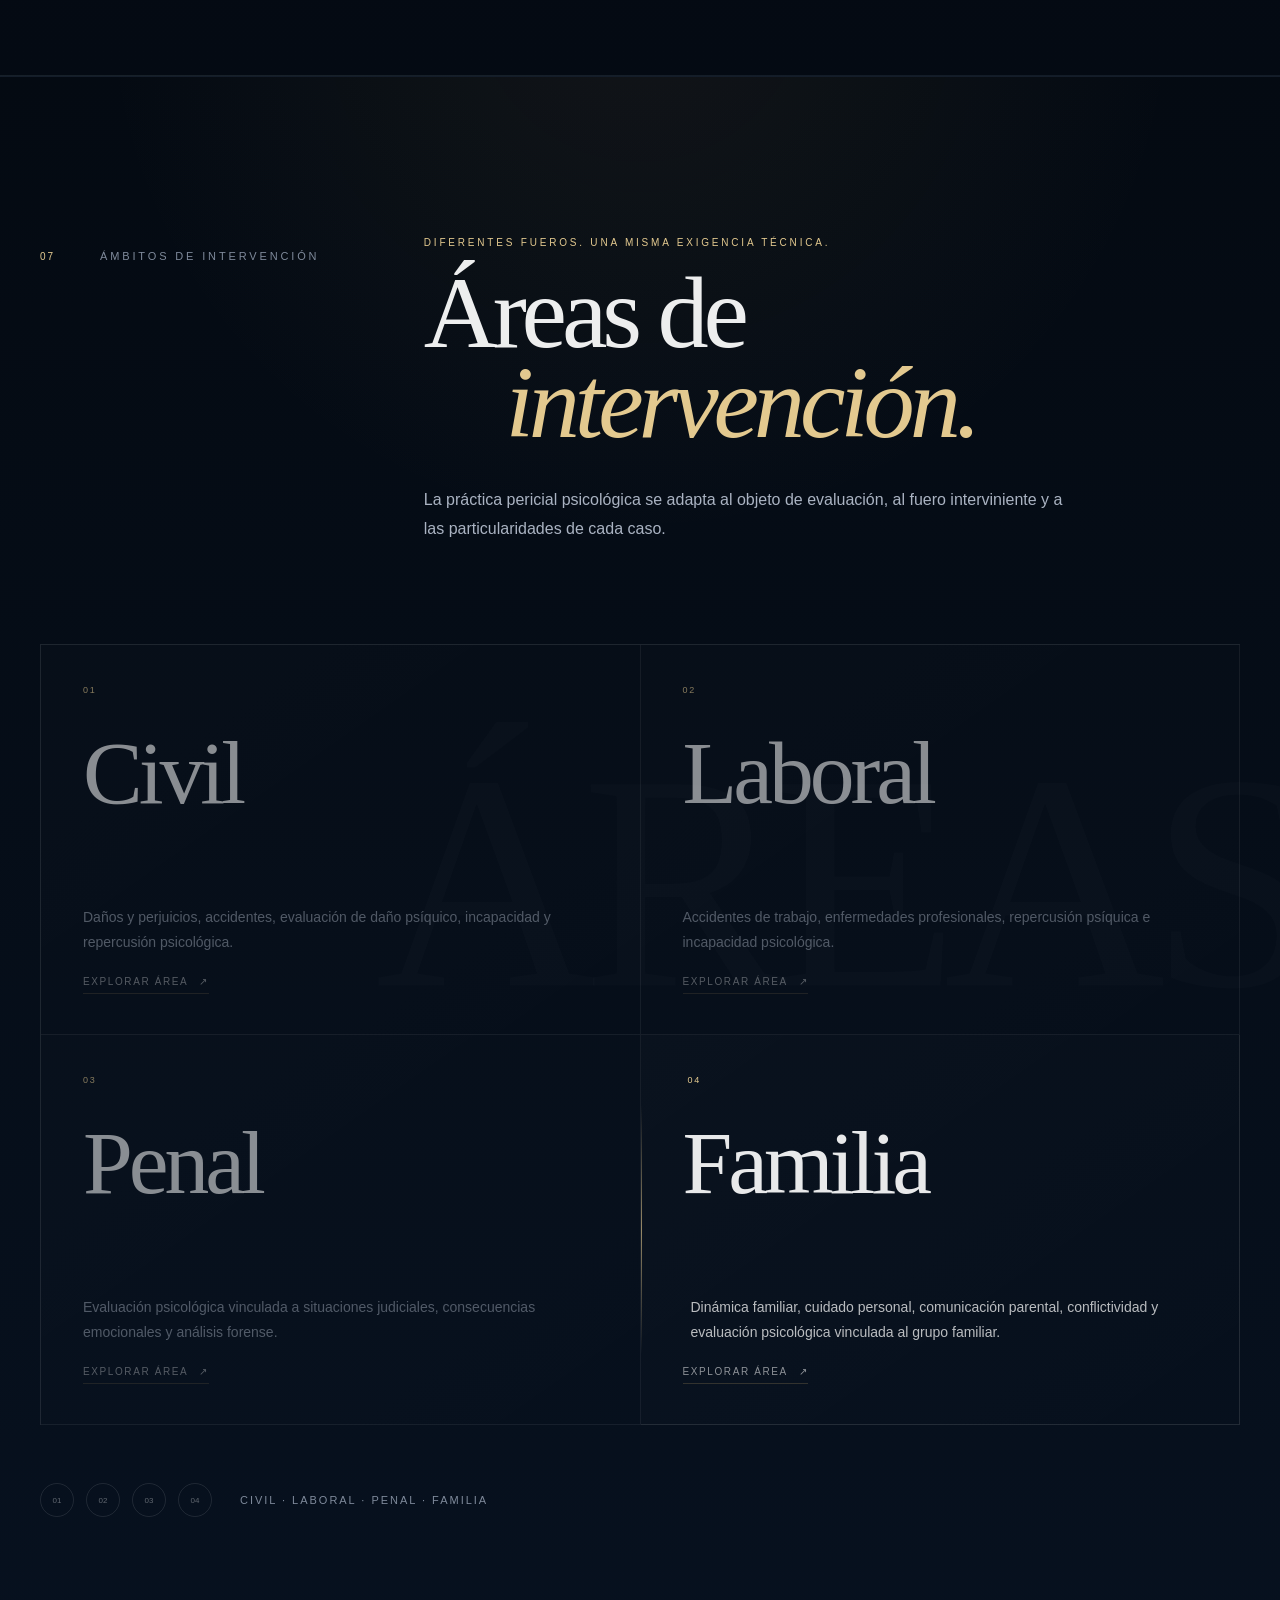
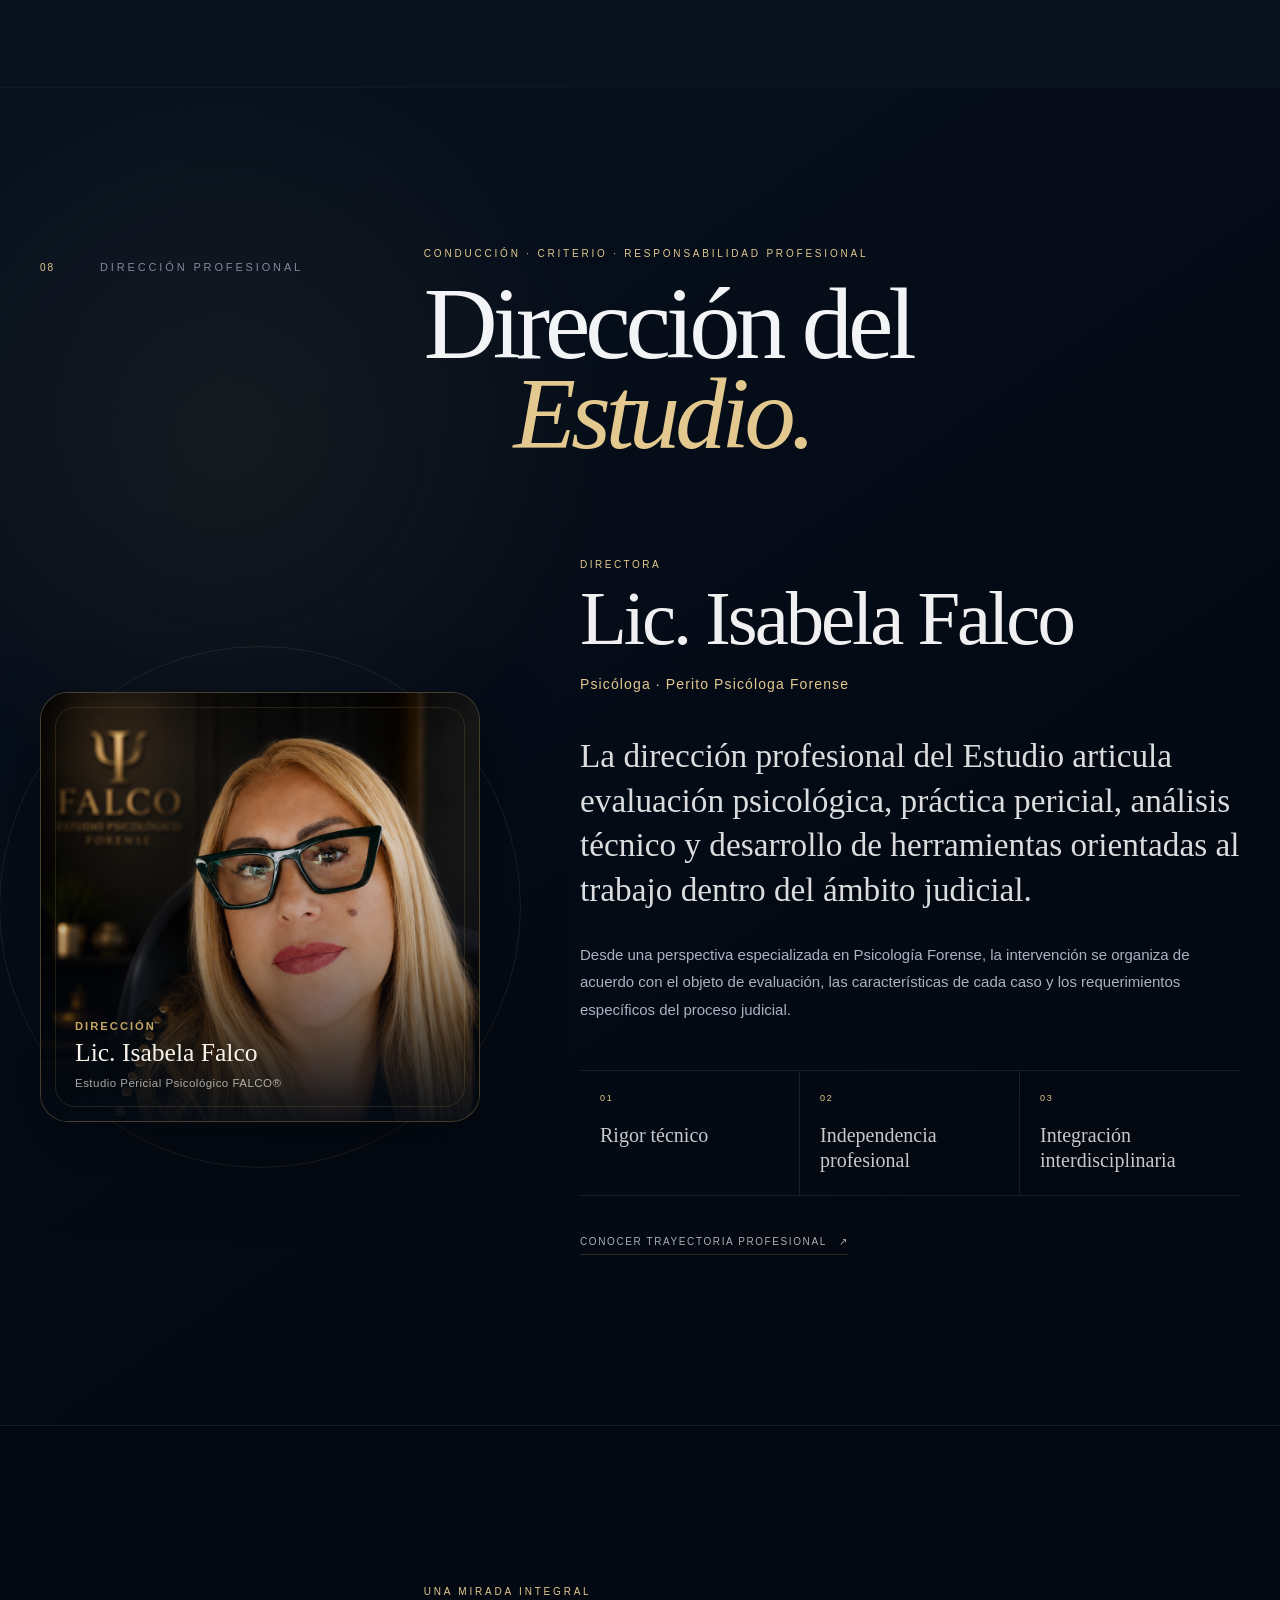
==== commit 8f62d6ec: "Agrega Atencion Internacional al menu principal" ====
--- a/index.html
+++ b/index.html
@@ -306,13 +306,17 @@
     Desarrollo profesional
   </a>
 
-  <a href="#universo">
-    Universo FALCO®
-  </a>
-
-  <a href="#contacto">
-    Consulta
-  </a>
+ <a href="#universo">
+  Universo FALCO®
+</a>
+
+<a href="#internacional">
+  Atención internacional
+</a>
+
+<a href="#contacto">
+  Consulta
+</a>
 
 </nav>
 
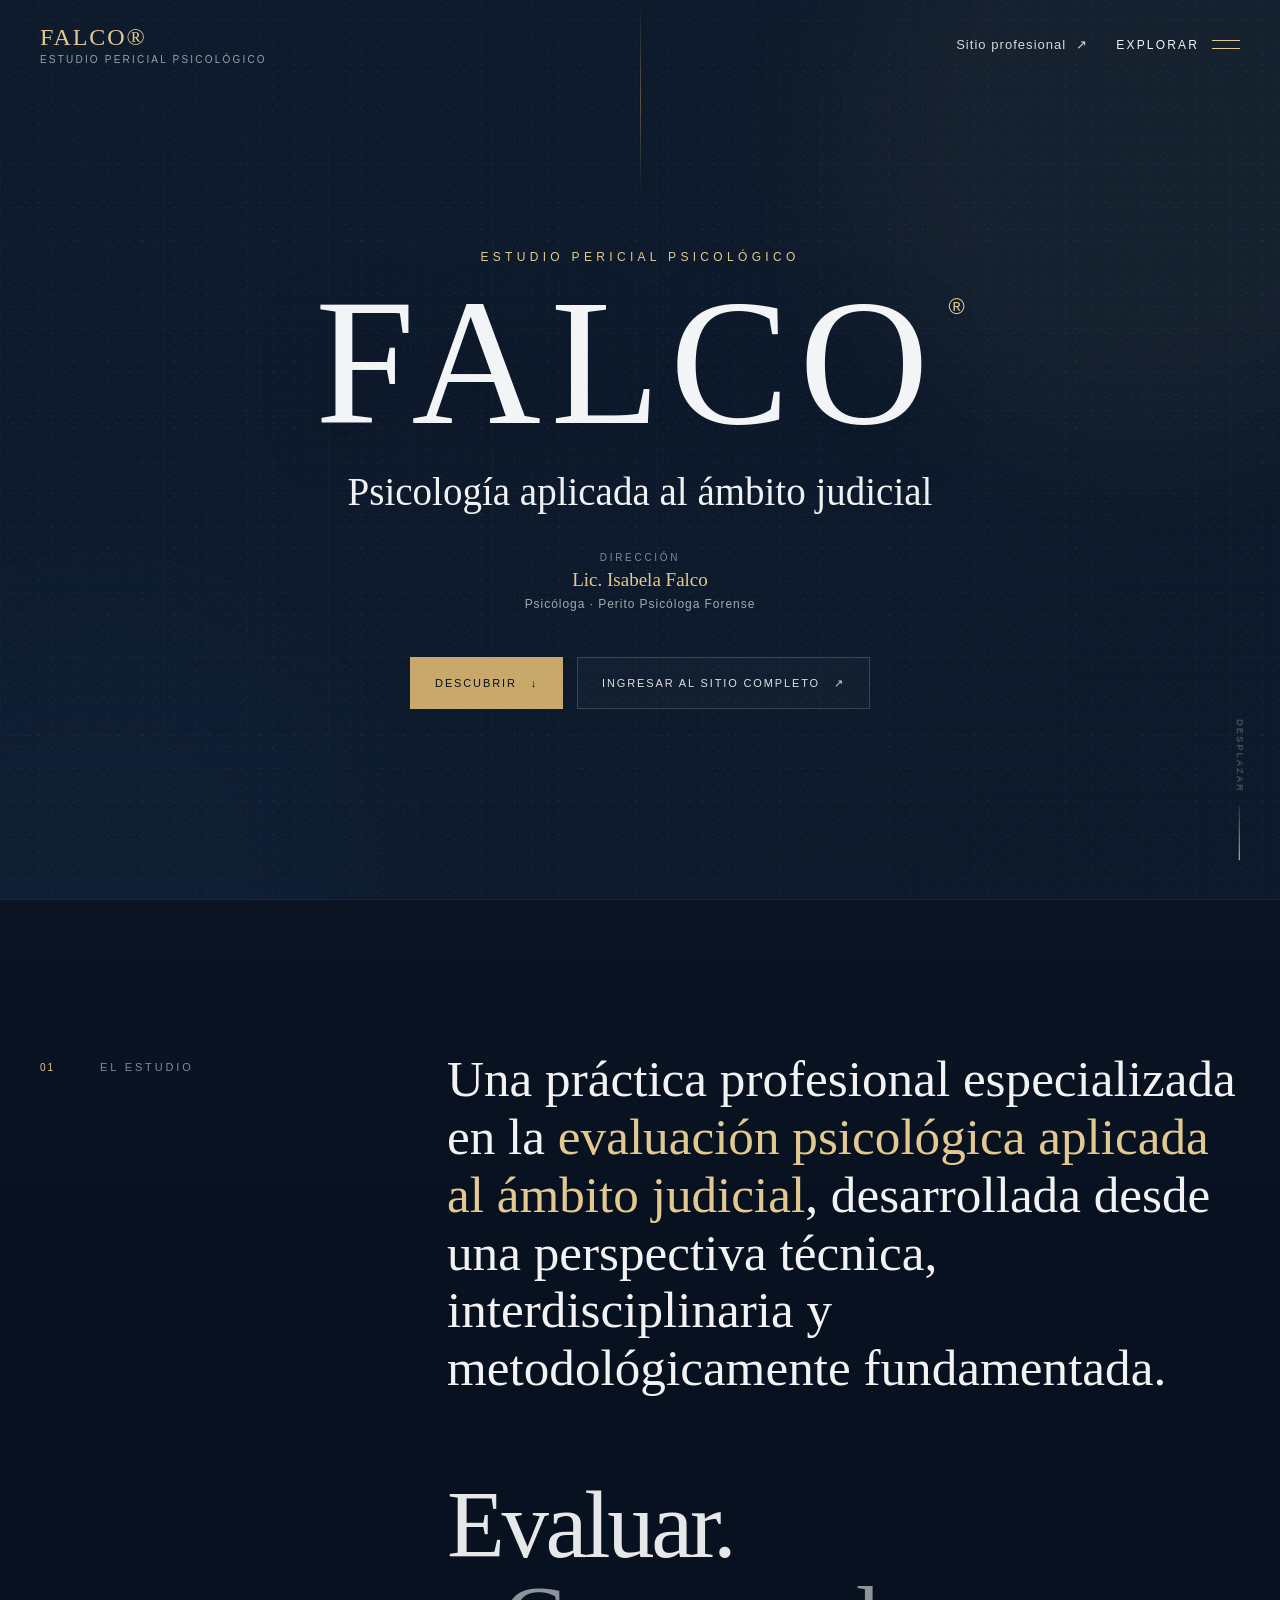
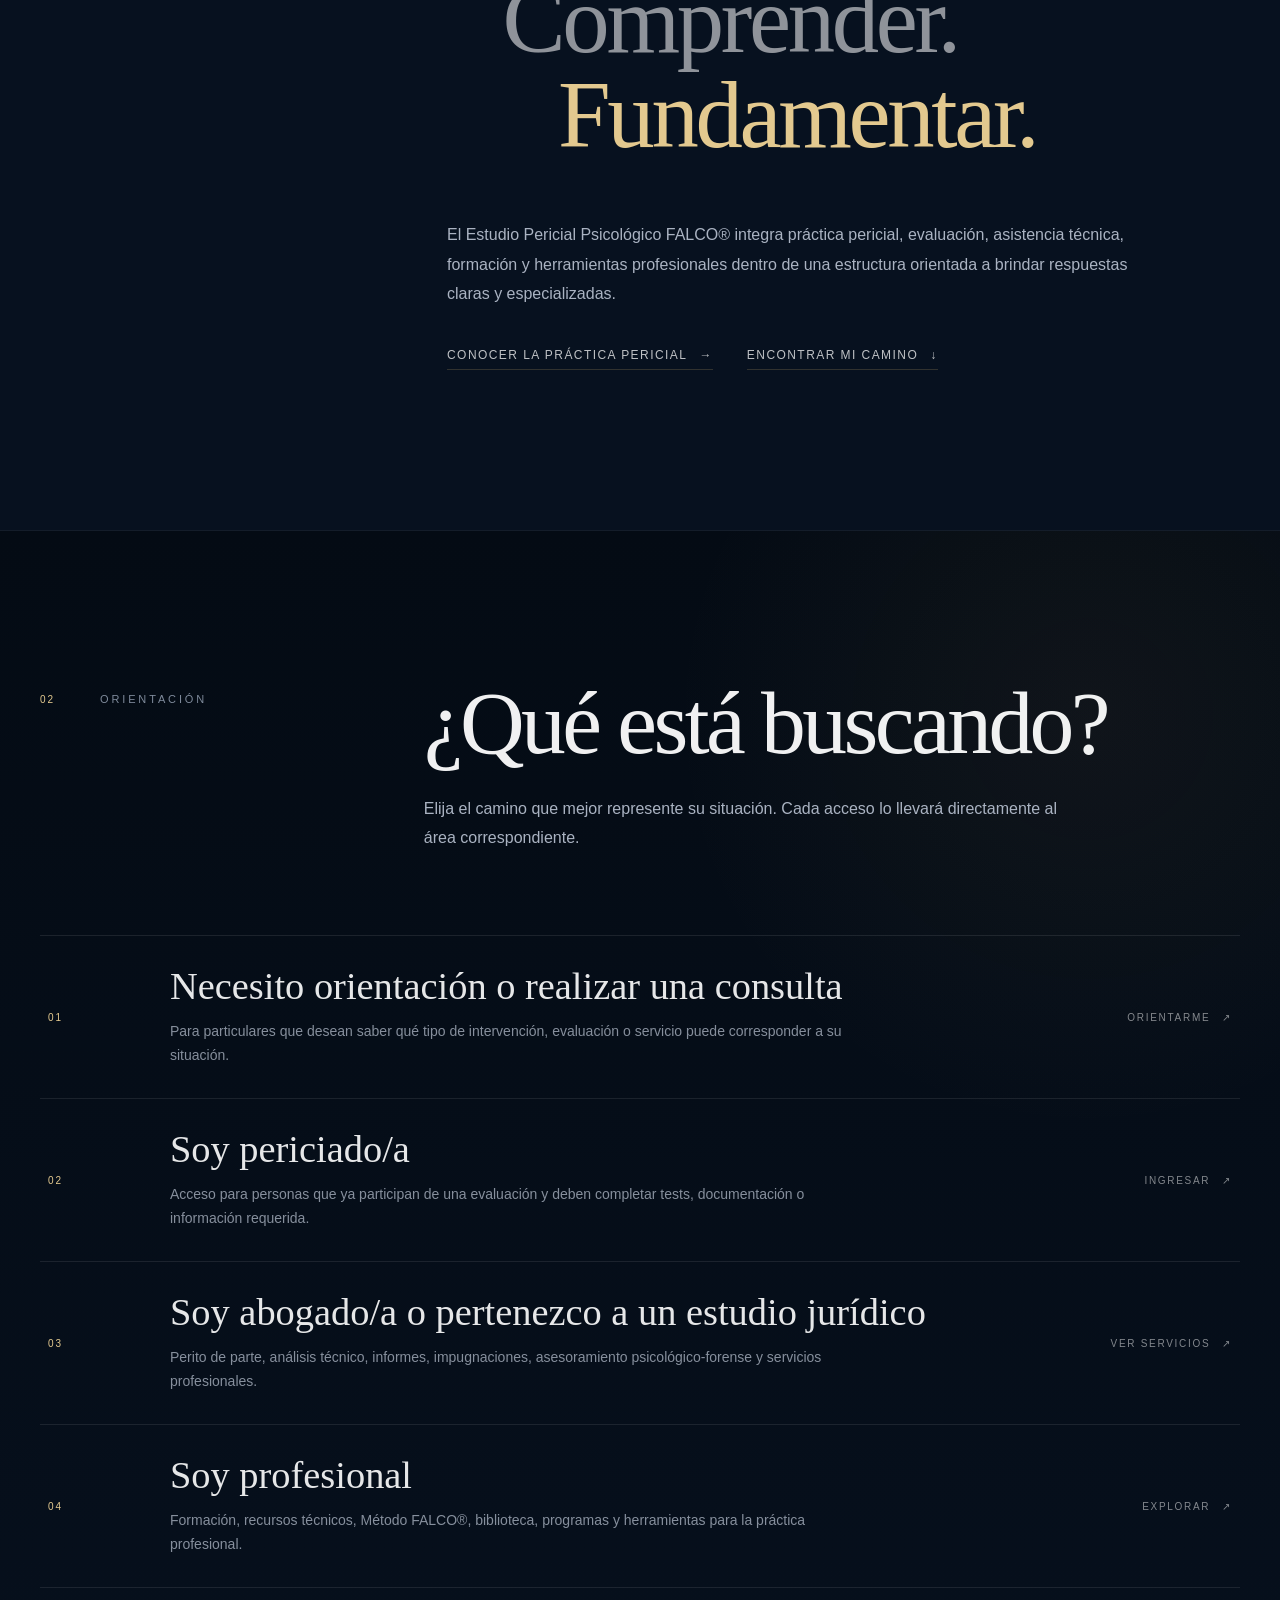
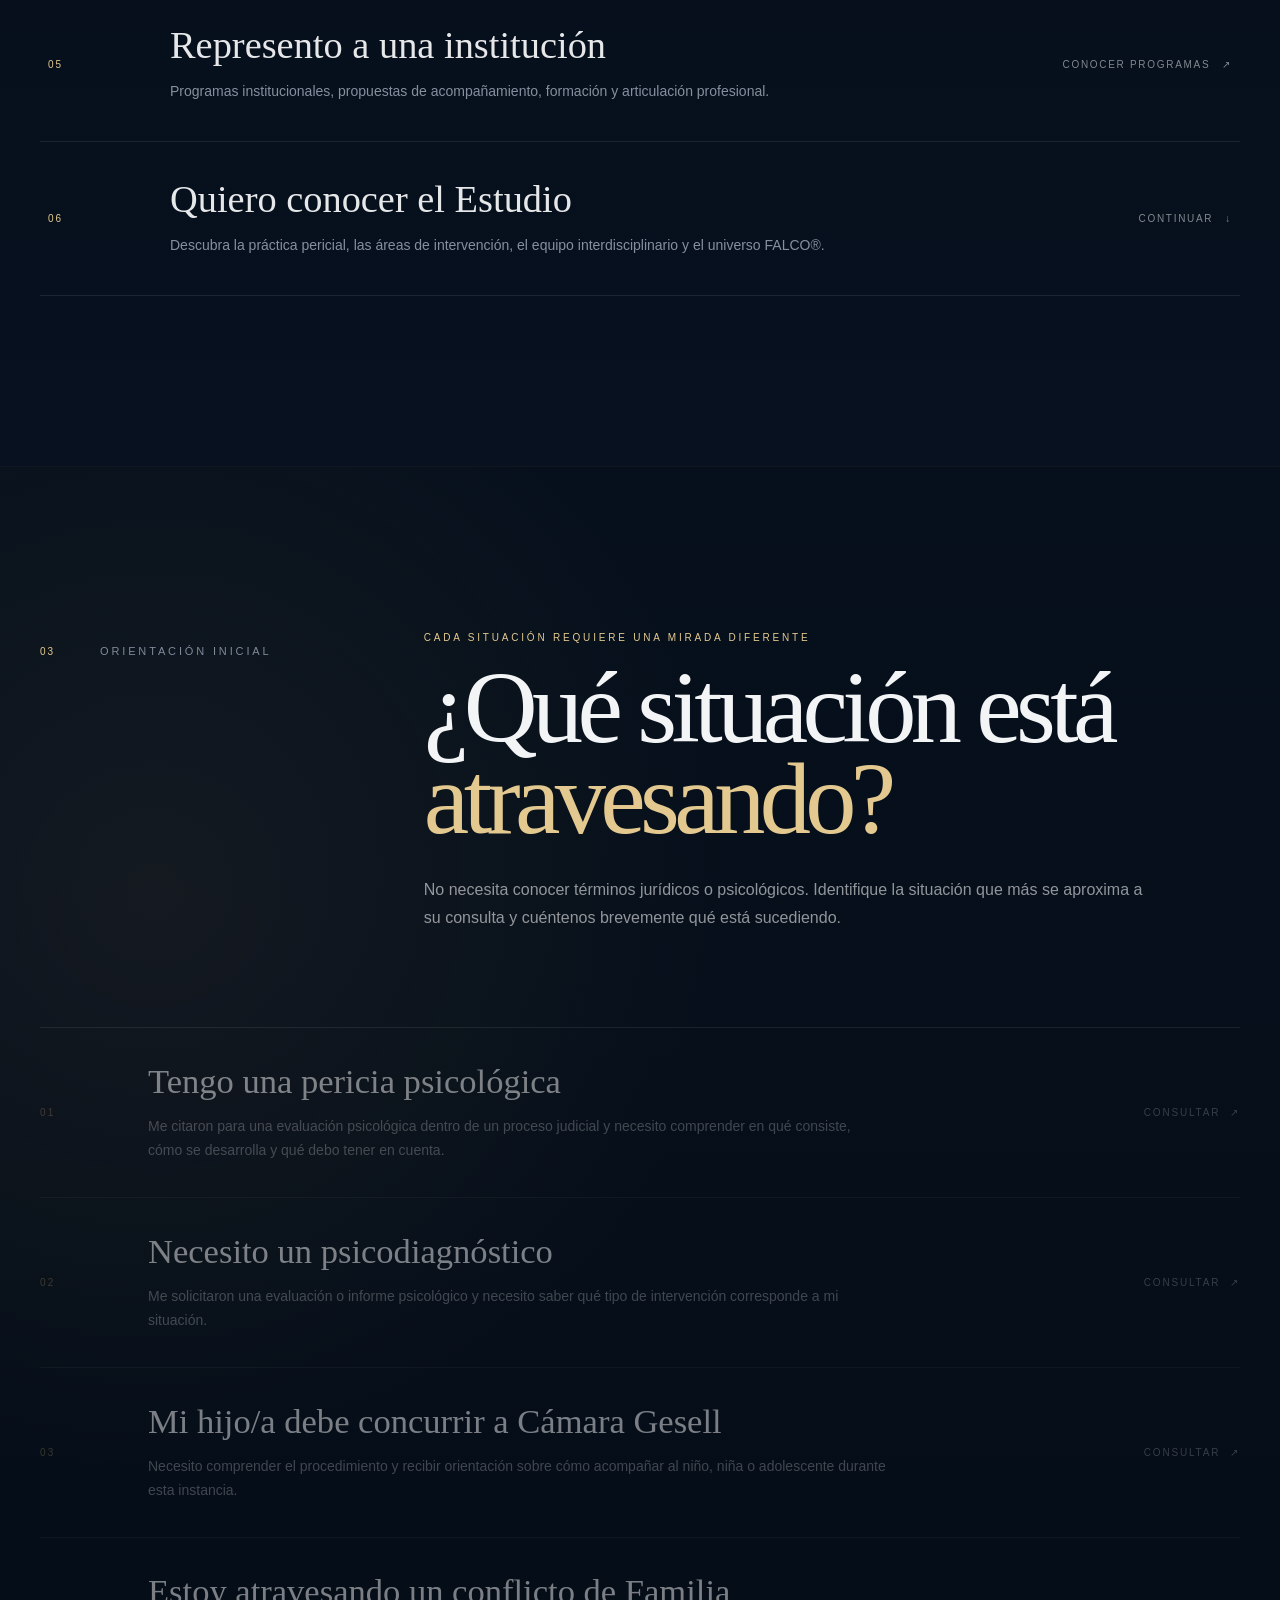
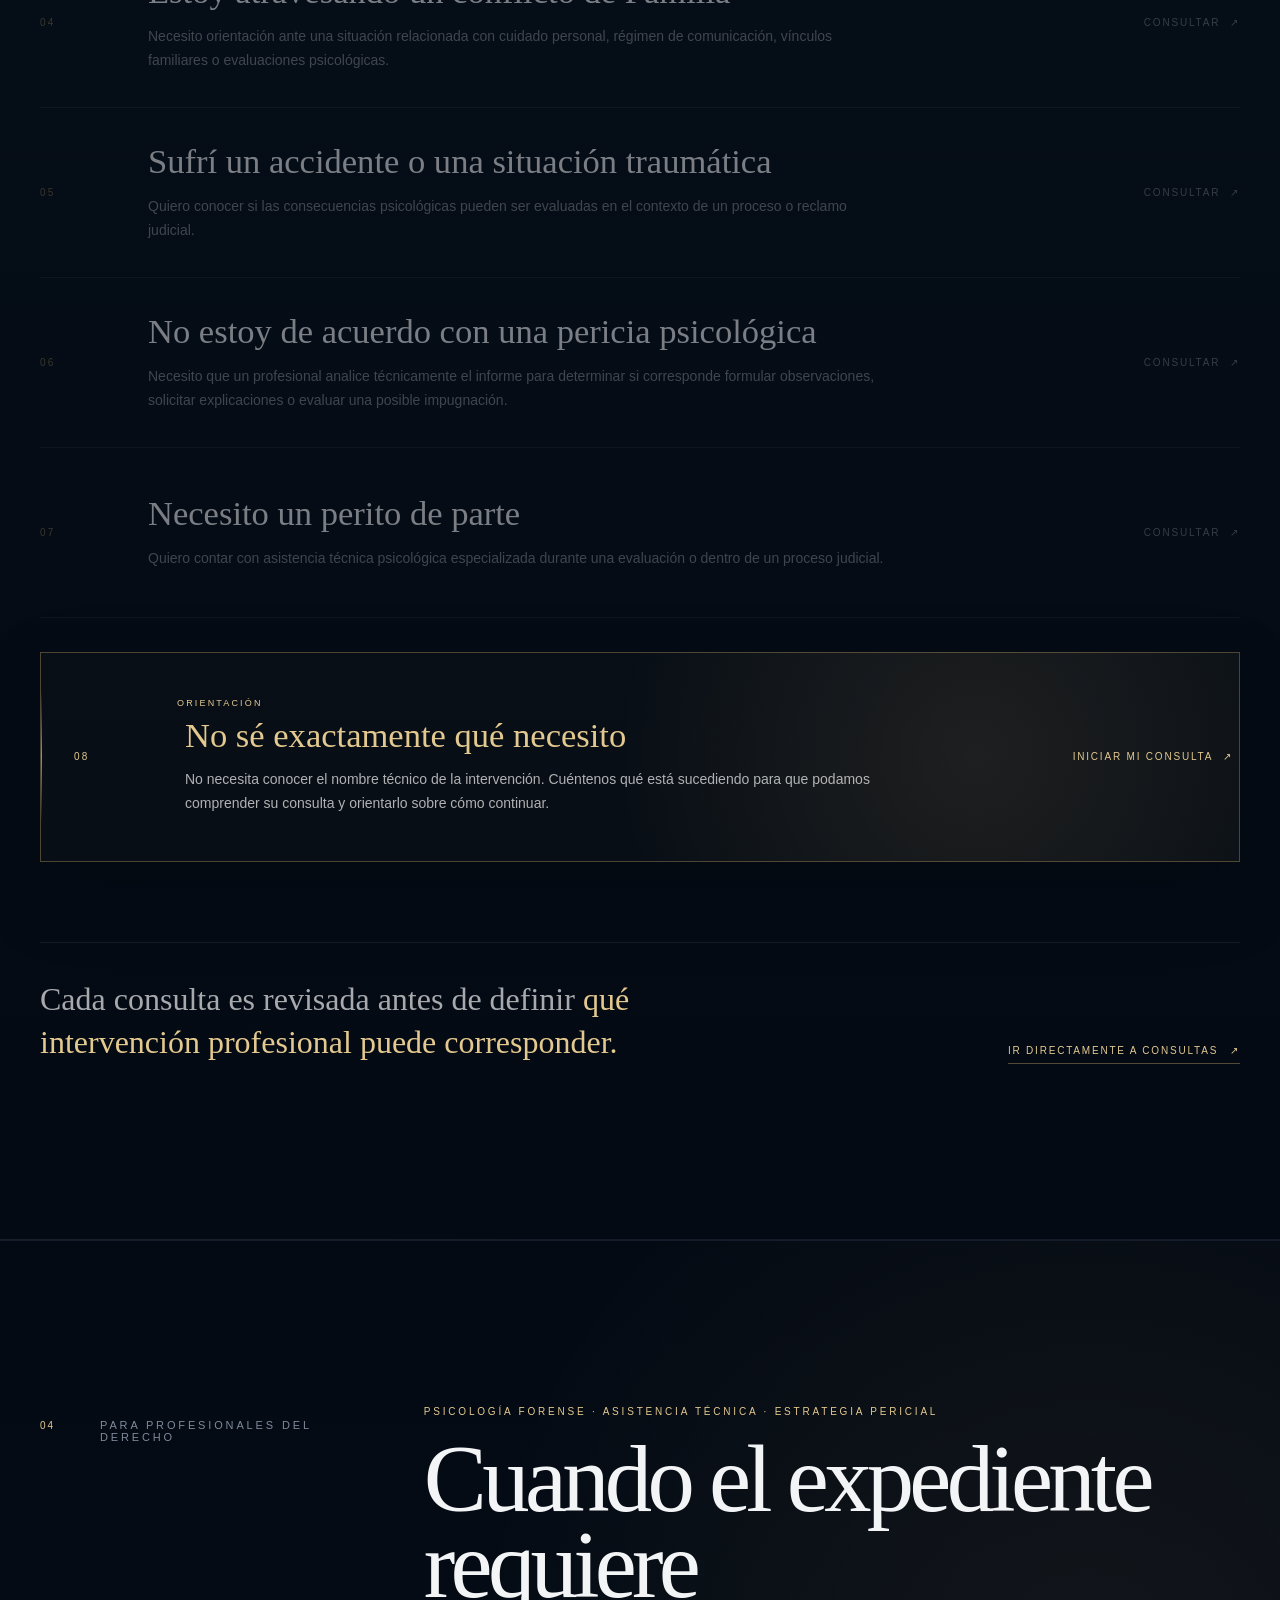
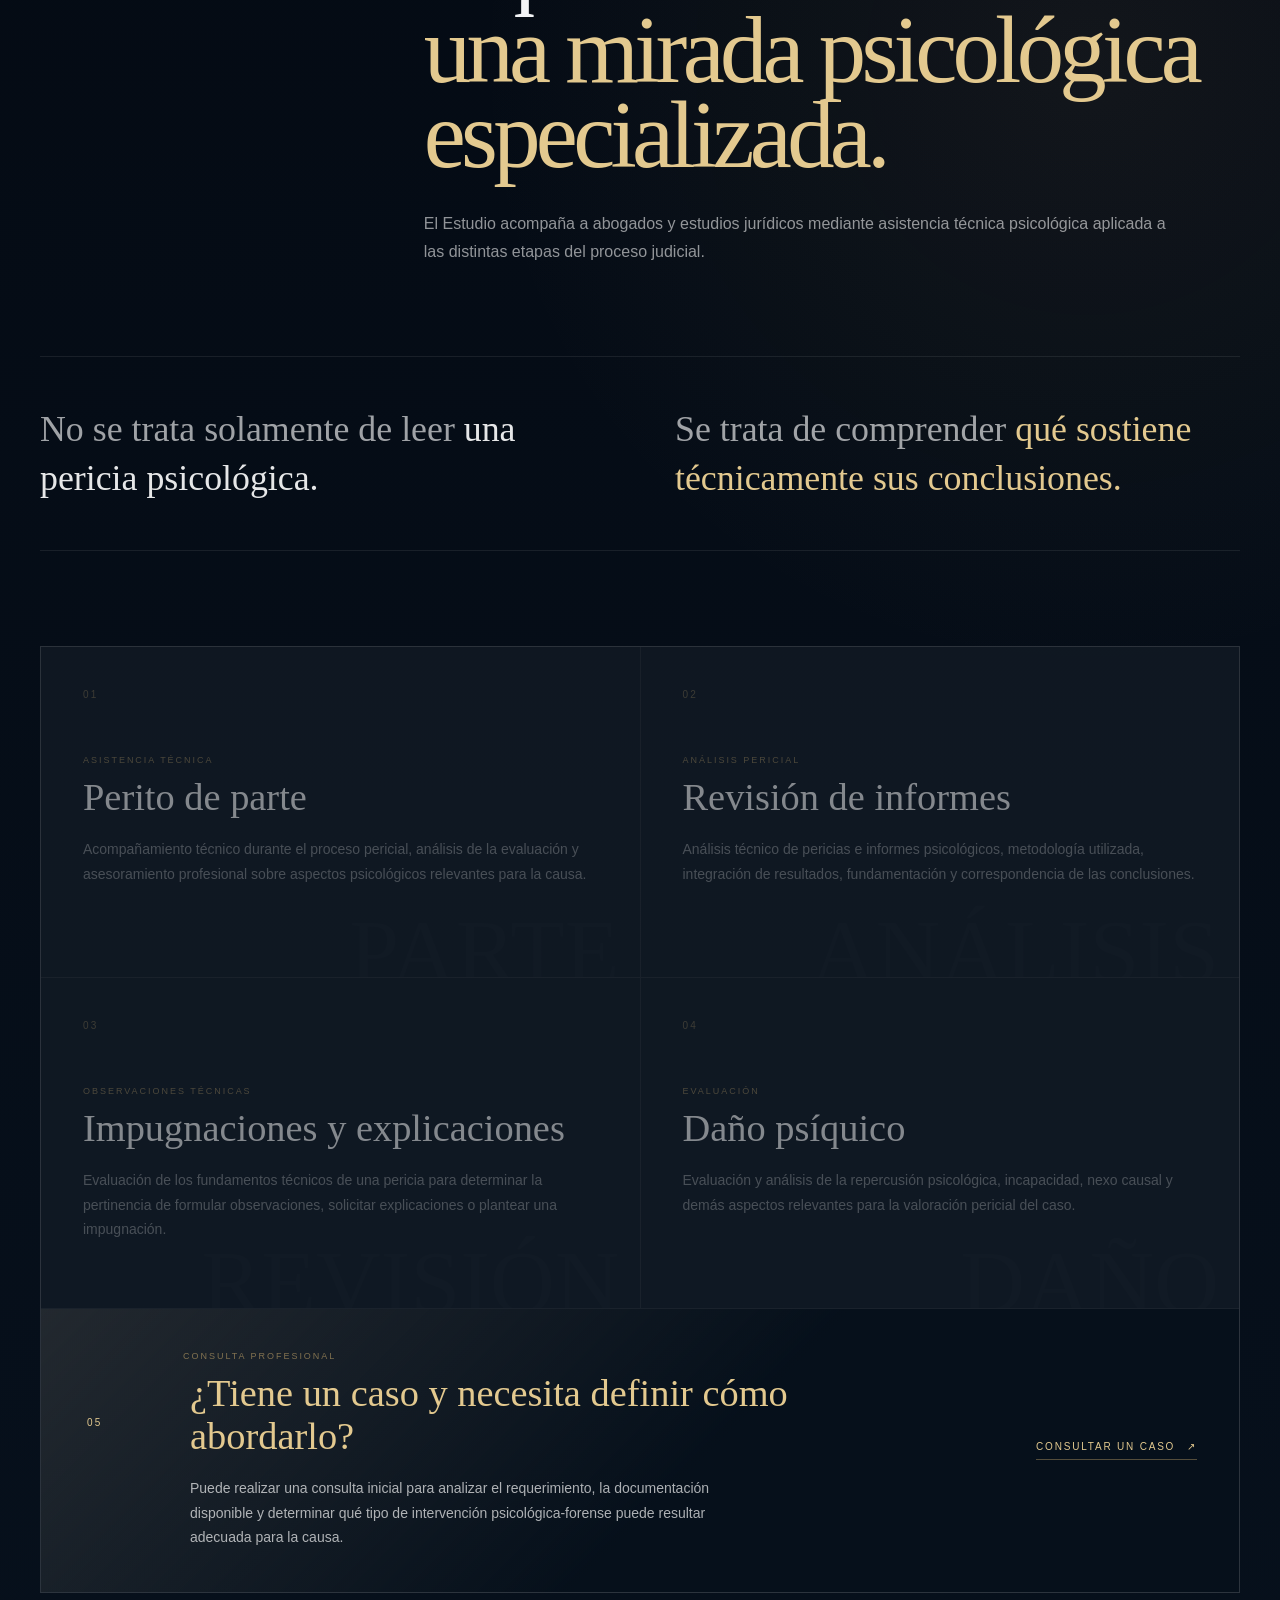
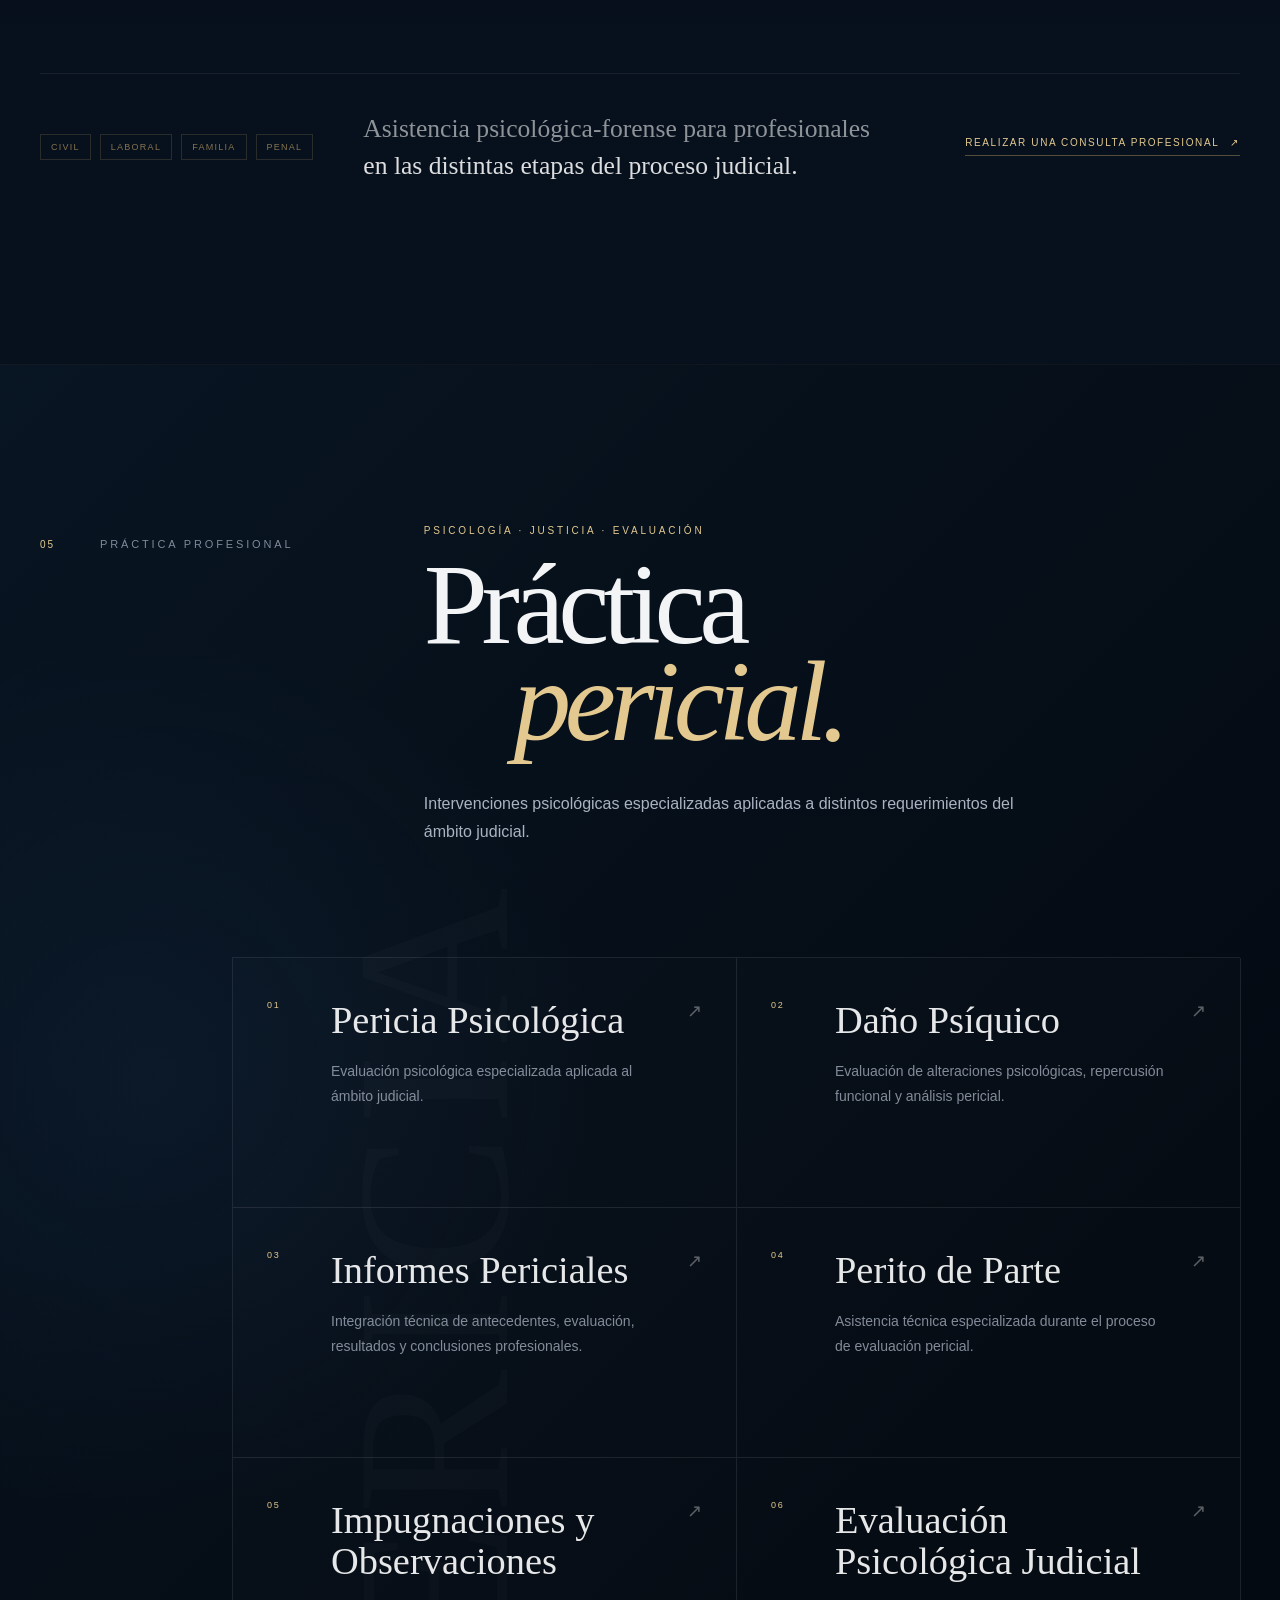
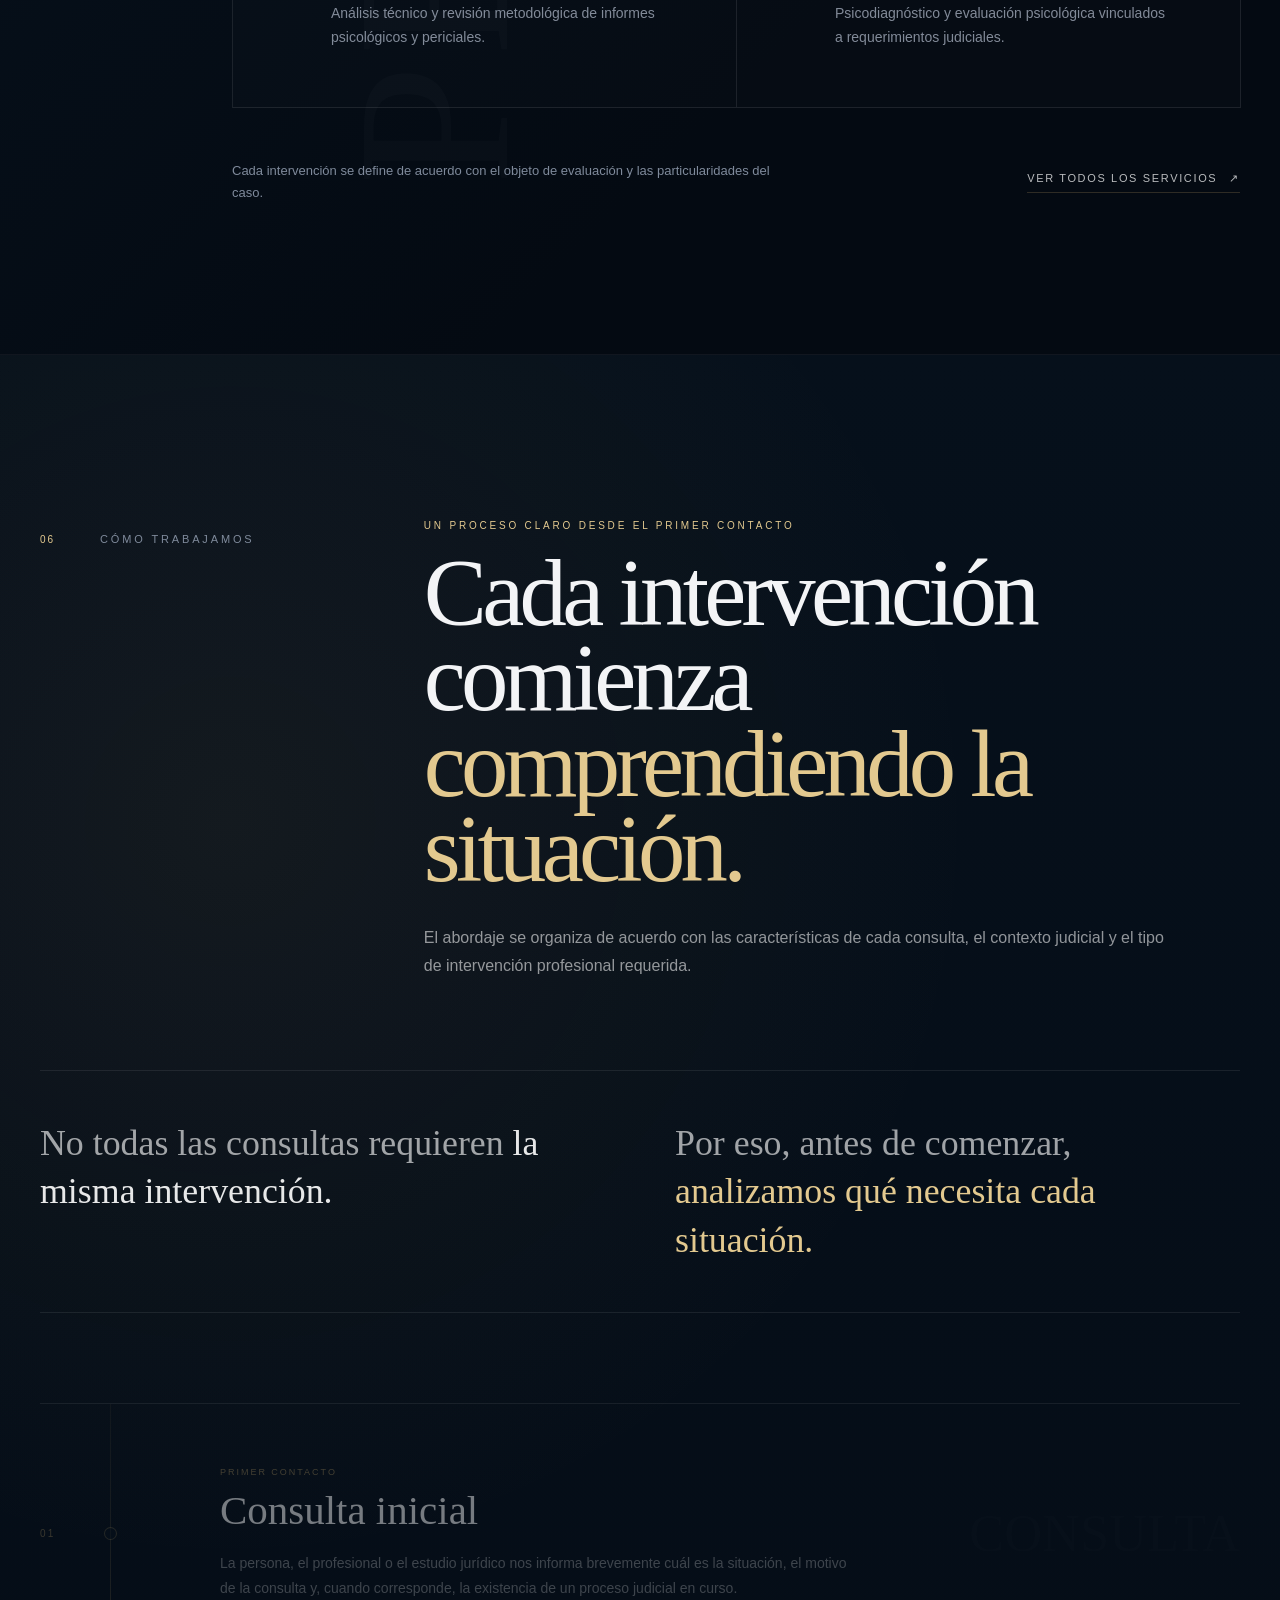
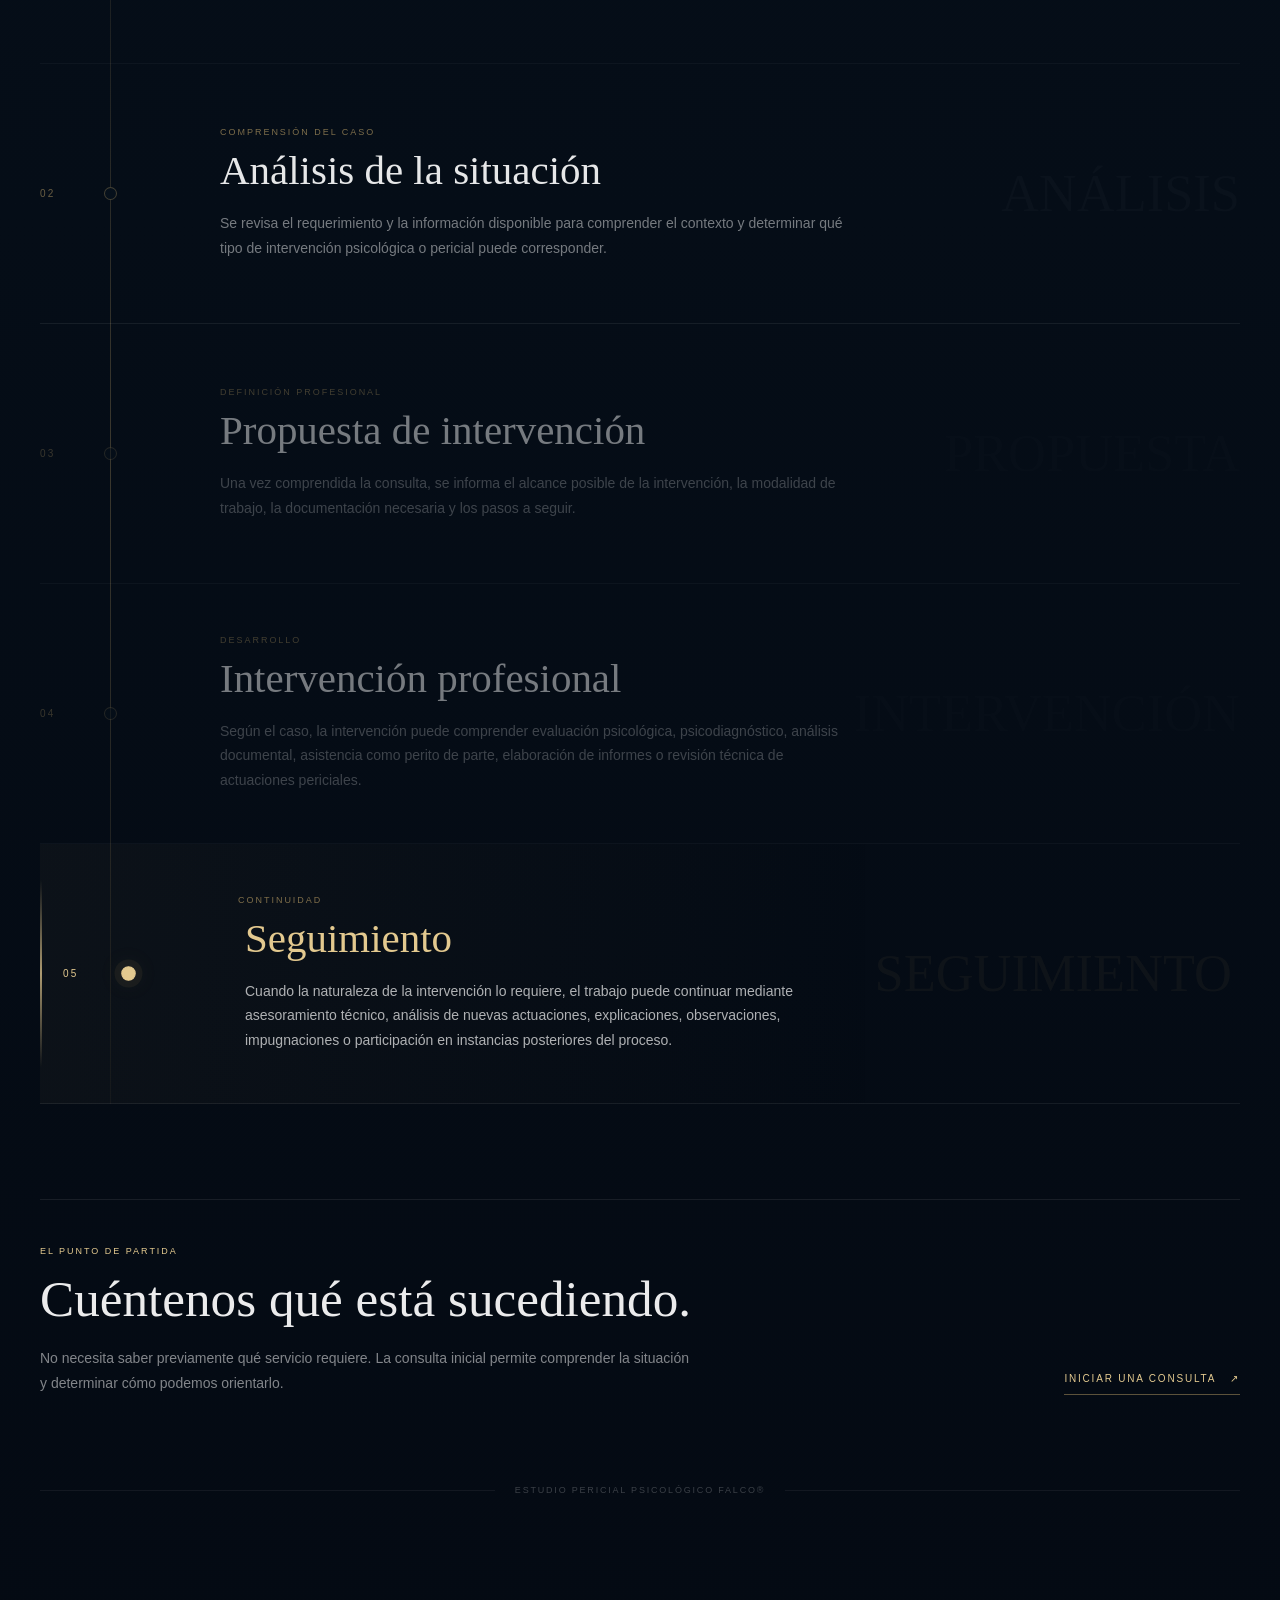
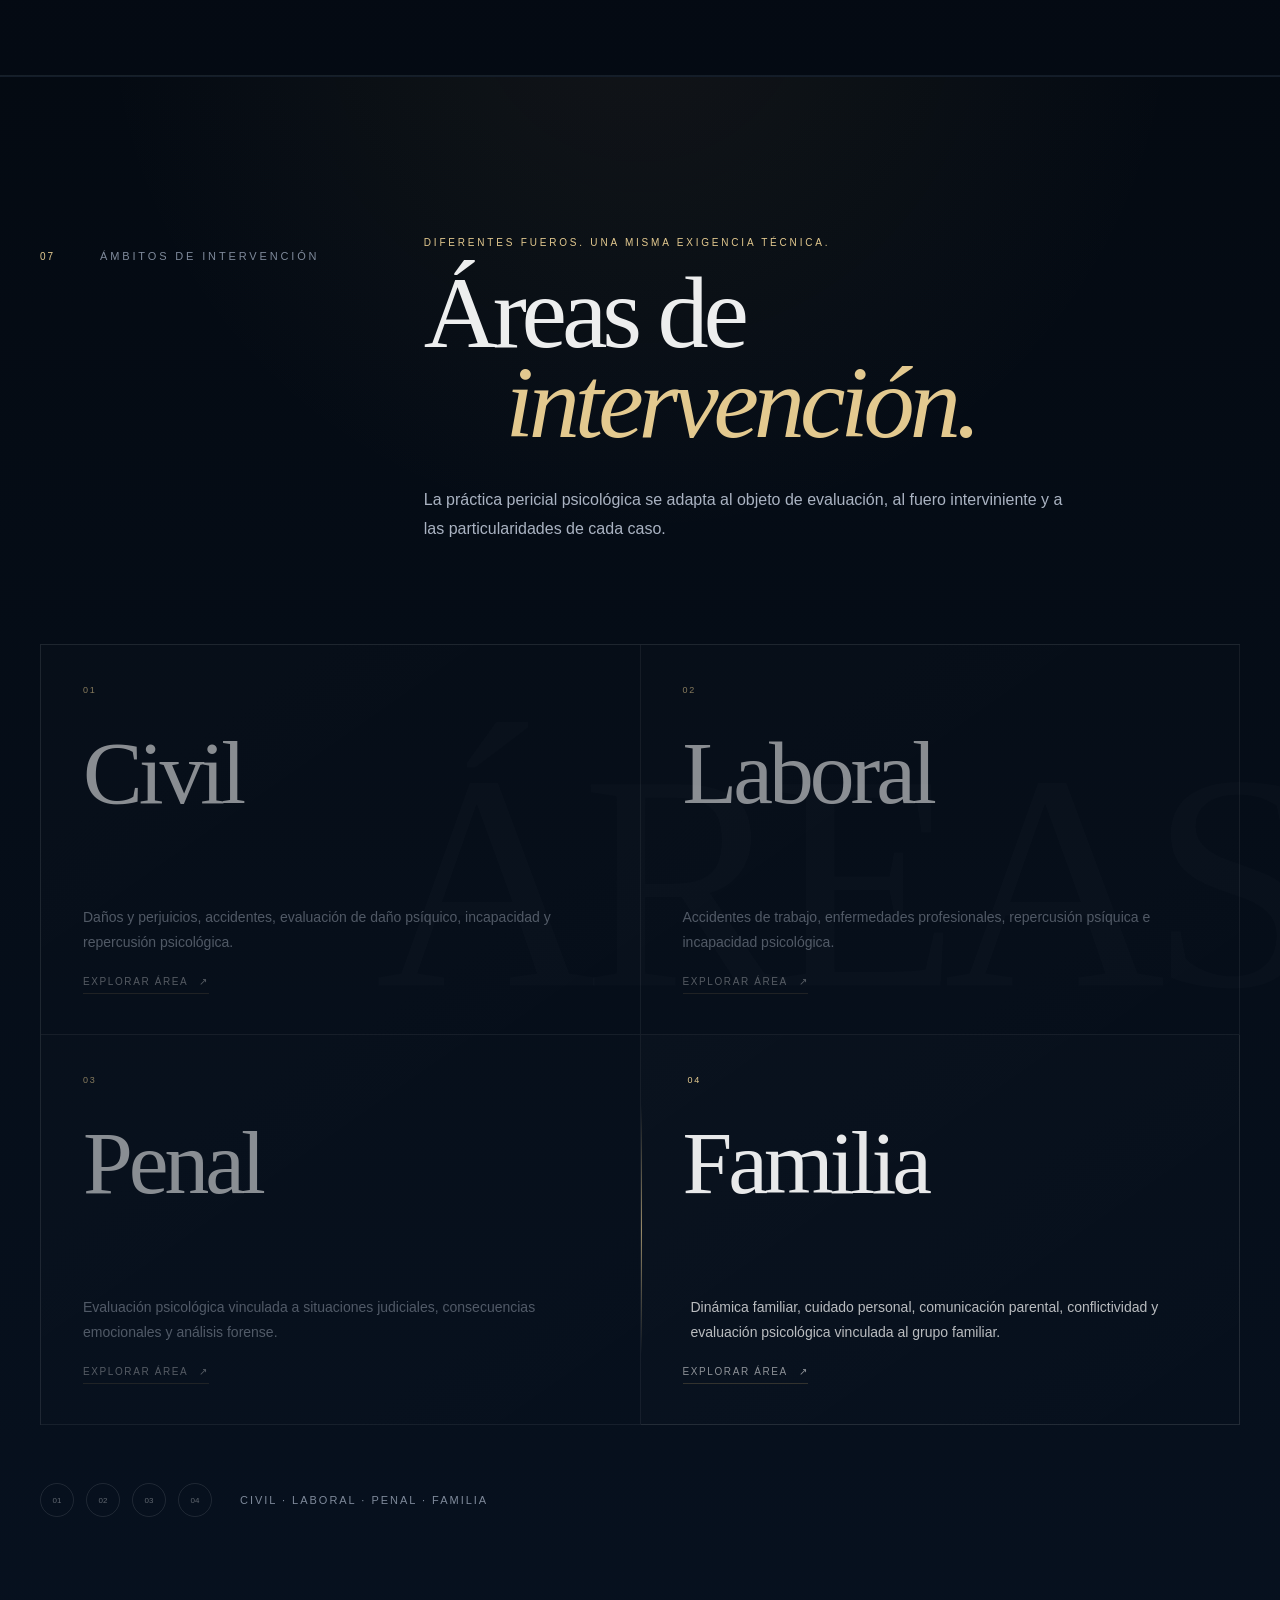
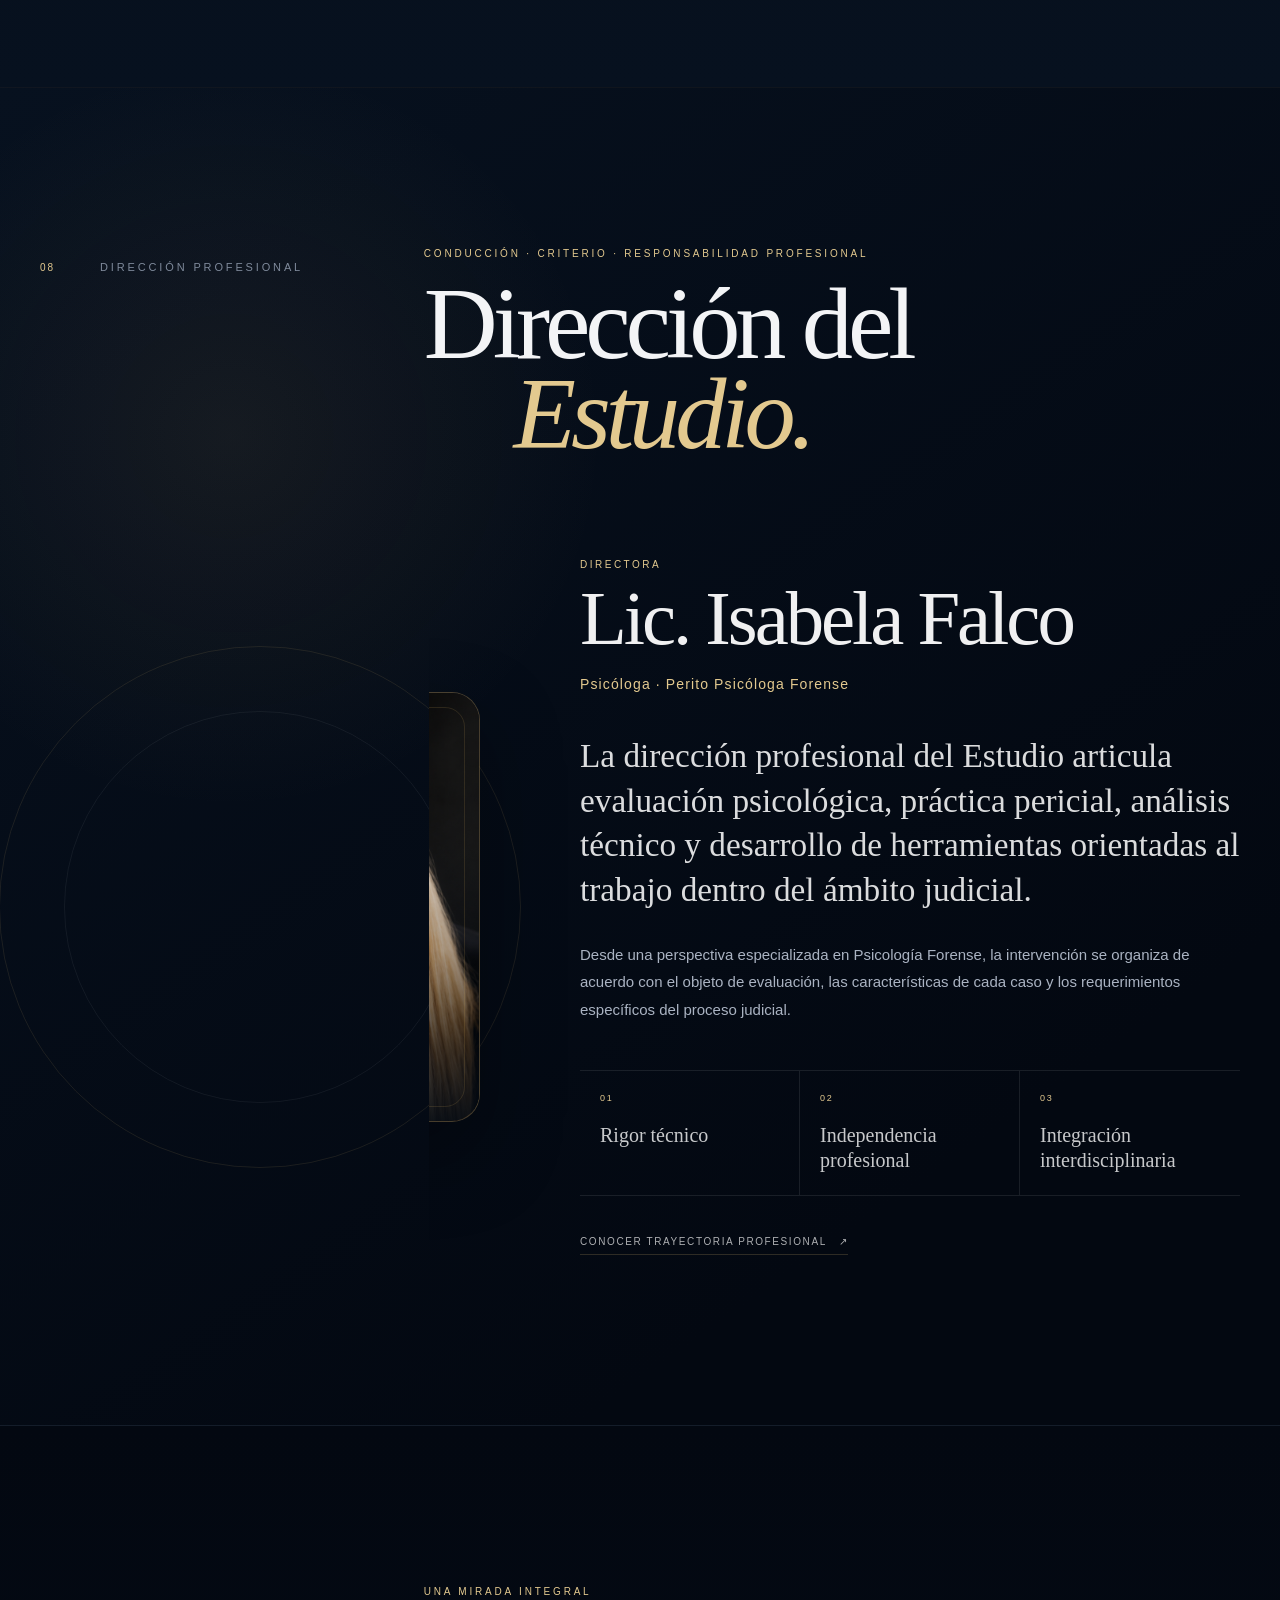
==== commit 4727ba05: "Optimiza SEO y servicios internacionales en pagina principal" ====
--- a/index.html
+++ b/index.html
@@ -159,19 +159,62 @@
     "name": "Isabela Falco",
     "jobTitle": "Psicóloga · Perito Psicóloga Forense"
   },
-  "serviceType": [
-    "Pericia psicológica",
-    "Evaluación de daño psíquico",
-    "Psicodiagnóstico",
-    "Perito de parte",
-    "Informes periciales psicológicos",
-    "Impugnaciones y observaciones técnicas",
-    "Evaluación psicológica judicial",
-    "Asesoramiento psicológico-forense"
-  ],
-  "sameAs": [
-    "https://periciapsicologicafalco.ar/"
+ "serviceType": [
+  "Pericia psicológica",
+  "Evaluación de daño psíquico",
+  "Psicodiagnóstico",
+  "Perito de parte",
+  "Informes periciales psicológicos",
+  "Impugnaciones y observaciones técnicas",
+  "Evaluación psicológica judicial",
+  "Asesoramiento psicológico-forense"
+],
+
+"hasOfferCatalog": {
+  "@type": "OfferCatalog",
+  "name": "Servicios profesionales FALCO®",
+  "itemListElement": [
+    {
+      "@type": "Offer",
+      "itemOffered": {
+        "@type": "Service",
+        "name": "Pericias psicológicas y Psicología Forense",
+        "areaServed": {
+          "@type": "AdministrativeArea",
+          "name": "Buenos Aires"
+        }
+      }
+    },
+    {
+      "@type": "Offer",
+      "itemOffered": {
+        "@type": "Service",
+        "name": "Consultas de orientación psicológica y psicológico-forense desde España",
+        "url": "https://estudiopericialpsicologico.com.ar/atencion-psicologica-online-espana.html",
+        "areaServed": {
+          "@type": "Country",
+          "name": "España"
+        }
+      }
+    },
+    {
+      "@type": "Offer",
+      "itemOffered": {
+        "@type": "Service",
+        "name": "Consultas de orientación psicológica y psicológico-forense desde Estados Unidos",
+        "url": "https://estudiopericialpsicologico.com.ar/atencion-psicologica-online-estados-unidos.html",
+        "areaServed": {
+          "@type": "Country",
+          "name": "Estados Unidos"
+        }
+      }
+    }
   ]
+},
+
+"sameAs": [
+  "https://periciapsicologicafalco.ar/"
+]
 }
 </script>
 
@@ -2846,10 +2889,11 @@
         </h2>
 
         <p>
-          Atención psicológica online en español para personas
-          residentes fuera de Argentina, con coordinación previa
-          y evaluación individual de cada consulta.
-        </p>
+  Consultas de orientación psicológica y psicológico-forense
+  en español para personas residentes fuera de Argentina,
+  con evaluación individual de cada solicitud y de su
+  viabilidad profesional.
+</p>
       </div>
 
     </div>
@@ -2866,14 +2910,15 @@
           España
         </span>
 
-        <h3>
-          Atención psicológica online
-        </h3>
-
-        <p>
-          Consulta, orientación y acompañamiento profesional
-          en español para personas residentes en España.
-        </p>
+     <h3>
+  Consulta y orientación profesional
+</h3>
+
+<p>
+  Consultas de orientación psicológica y psicológico-forense
+  en español para personas residentes en España,
+  sujetas a evaluación previa de viabilidad profesional.
+</p>
 
         <span class="ef-international__action">
           Conocer la propuesta →
@@ -2892,13 +2937,14 @@
   </span>
 
   <h3>
-    Atención psicológica online en español
-  </h3>
-
-  <p>
-    Consulta, orientación y acompañamiento profesional
-    en español para personas residentes en Estados Unidos.
-  </p>
+  Consulta y orientación en español
+</h3>
+
+<p>
+  Consultas de orientación psicológica y psicológico-forense
+  para personas hispanohablantes residentes en Estados Unidos,
+  sujetas a evaluación previa de viabilidad profesional.
+</p>
 
   <span class="ef-international__action">
     Conocer la propuesta →
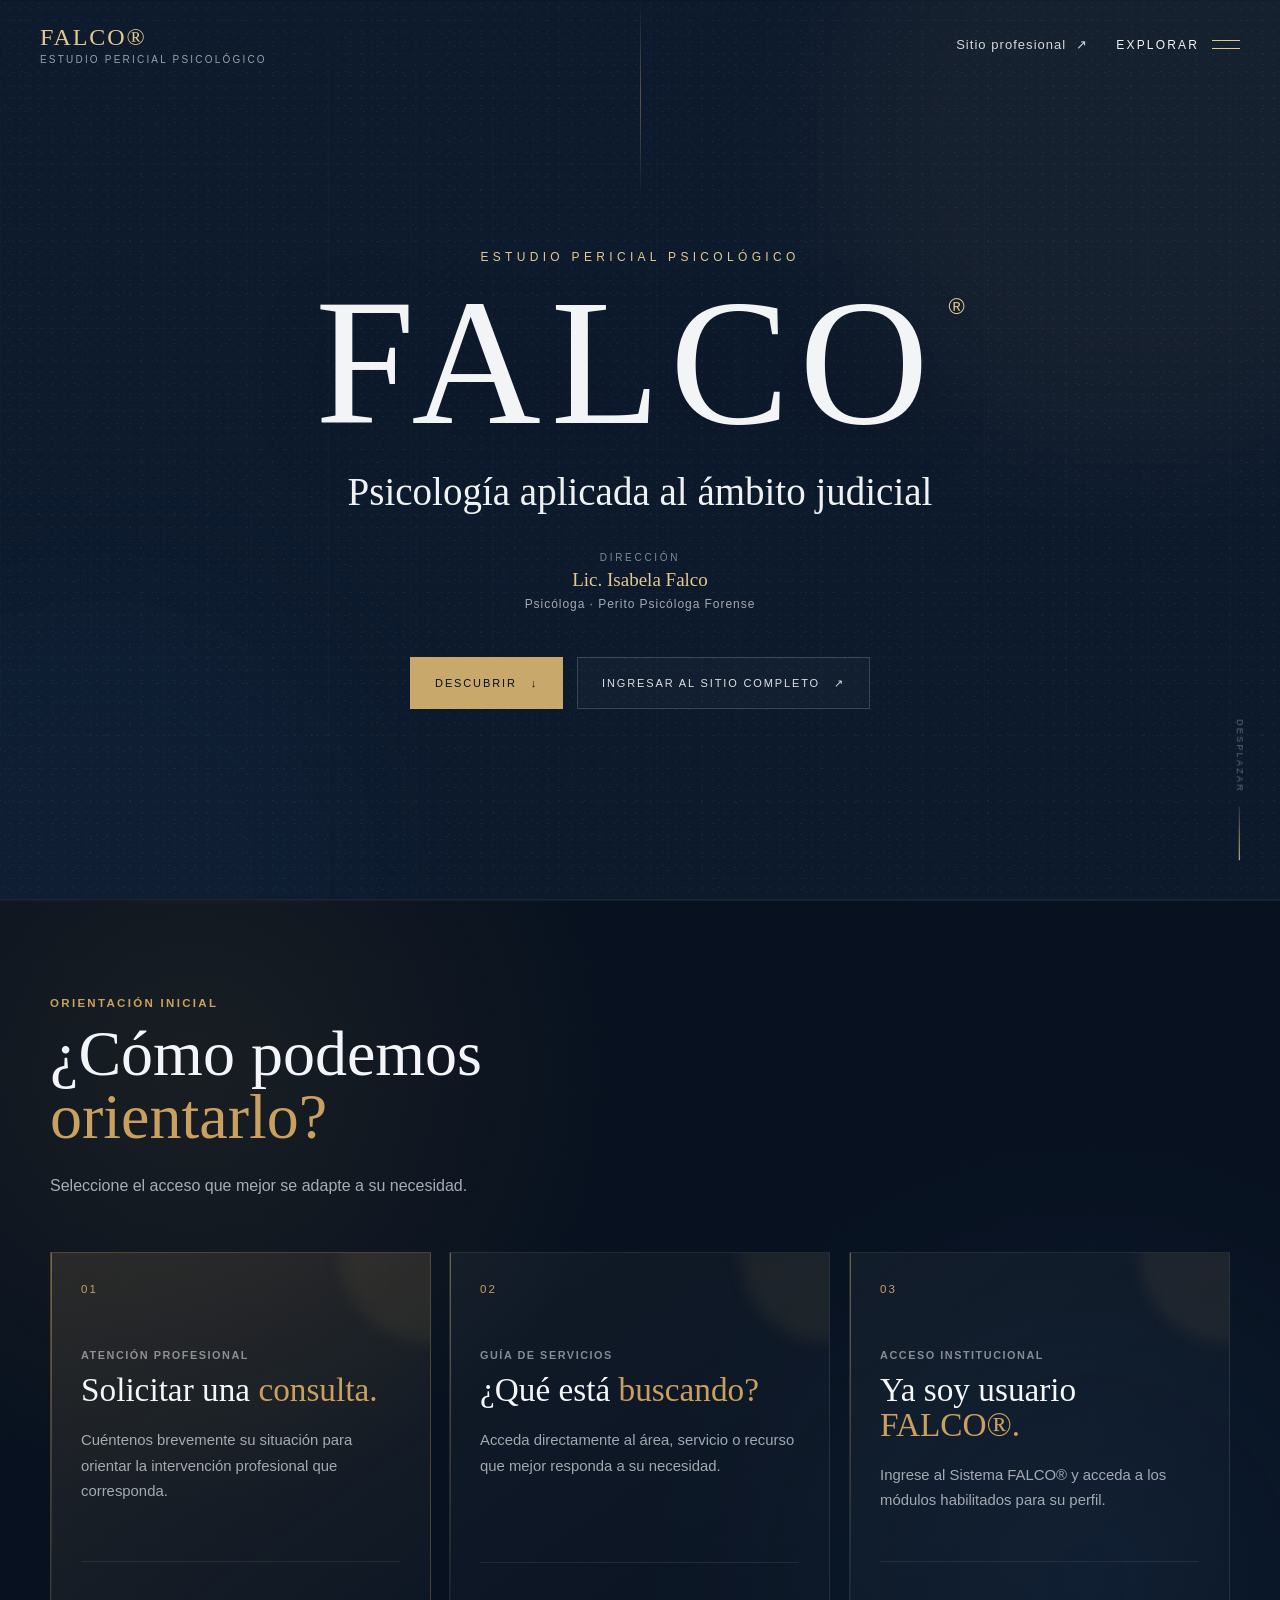
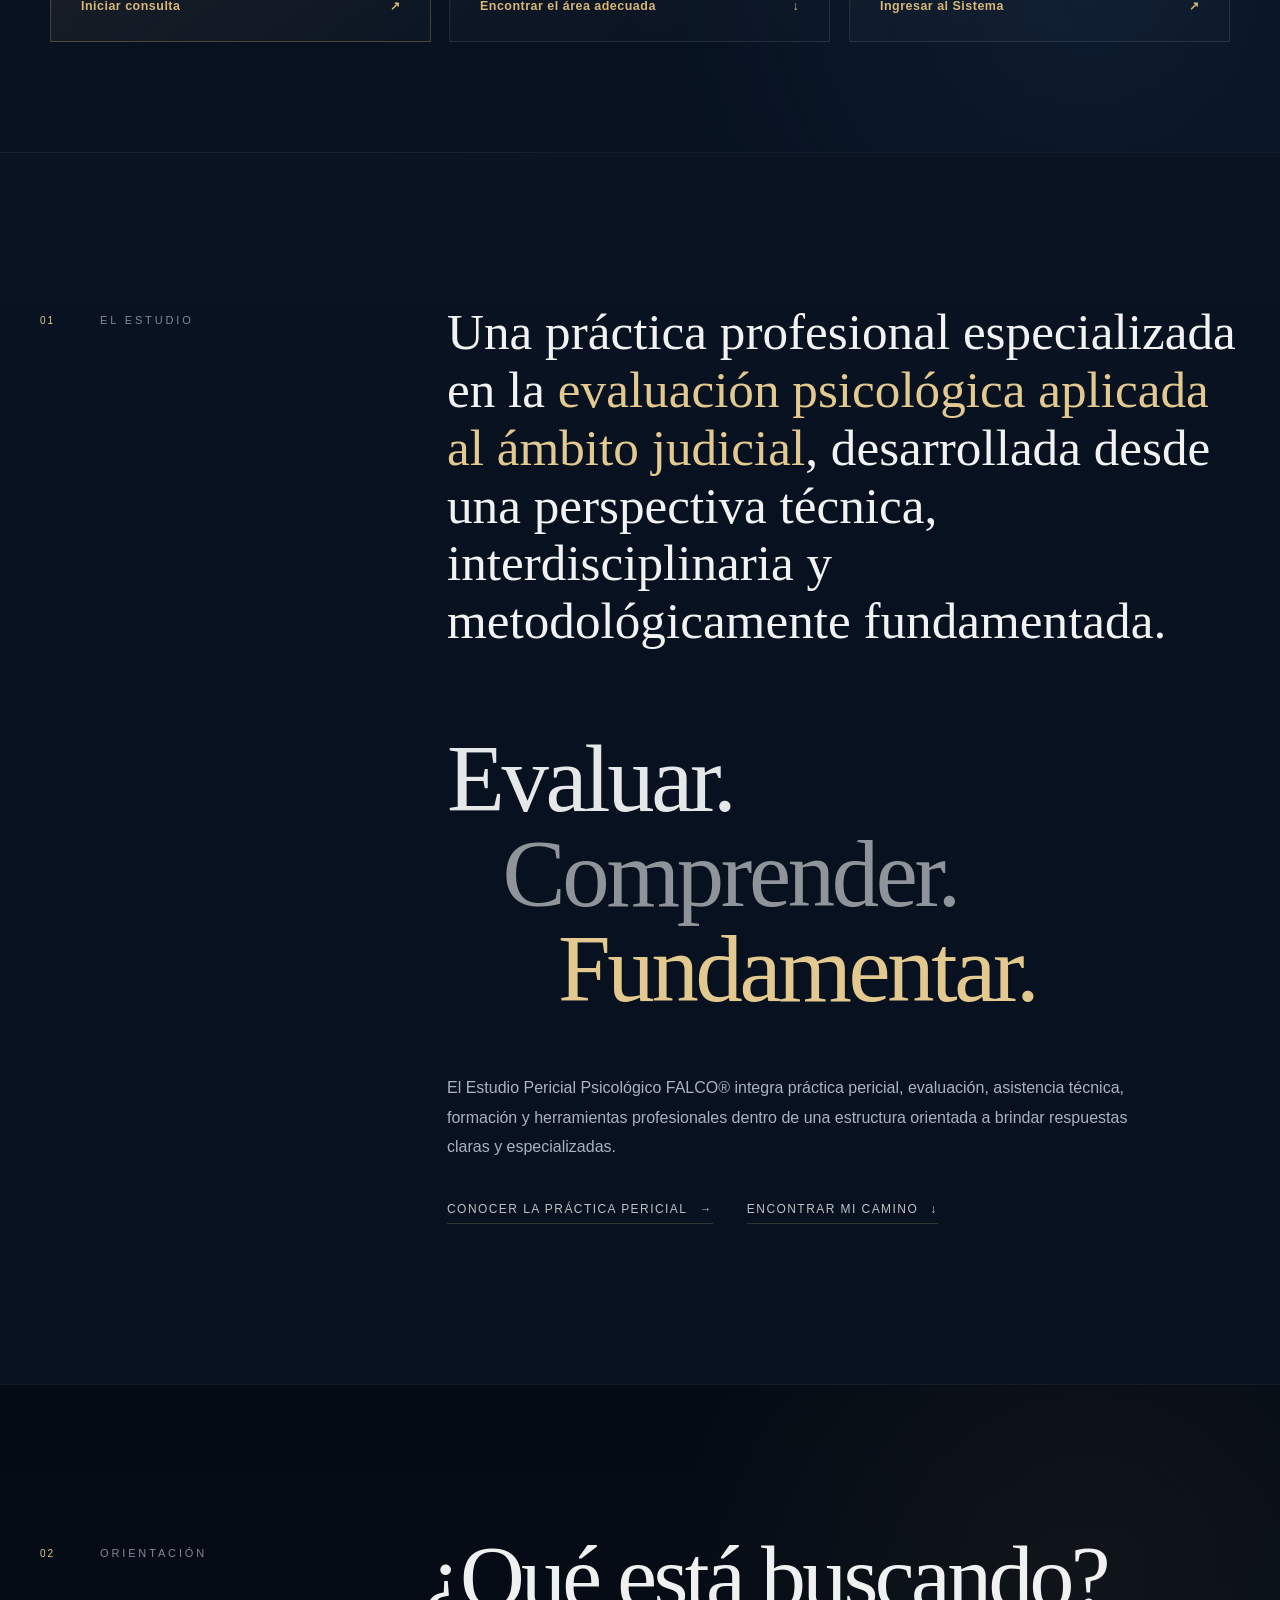
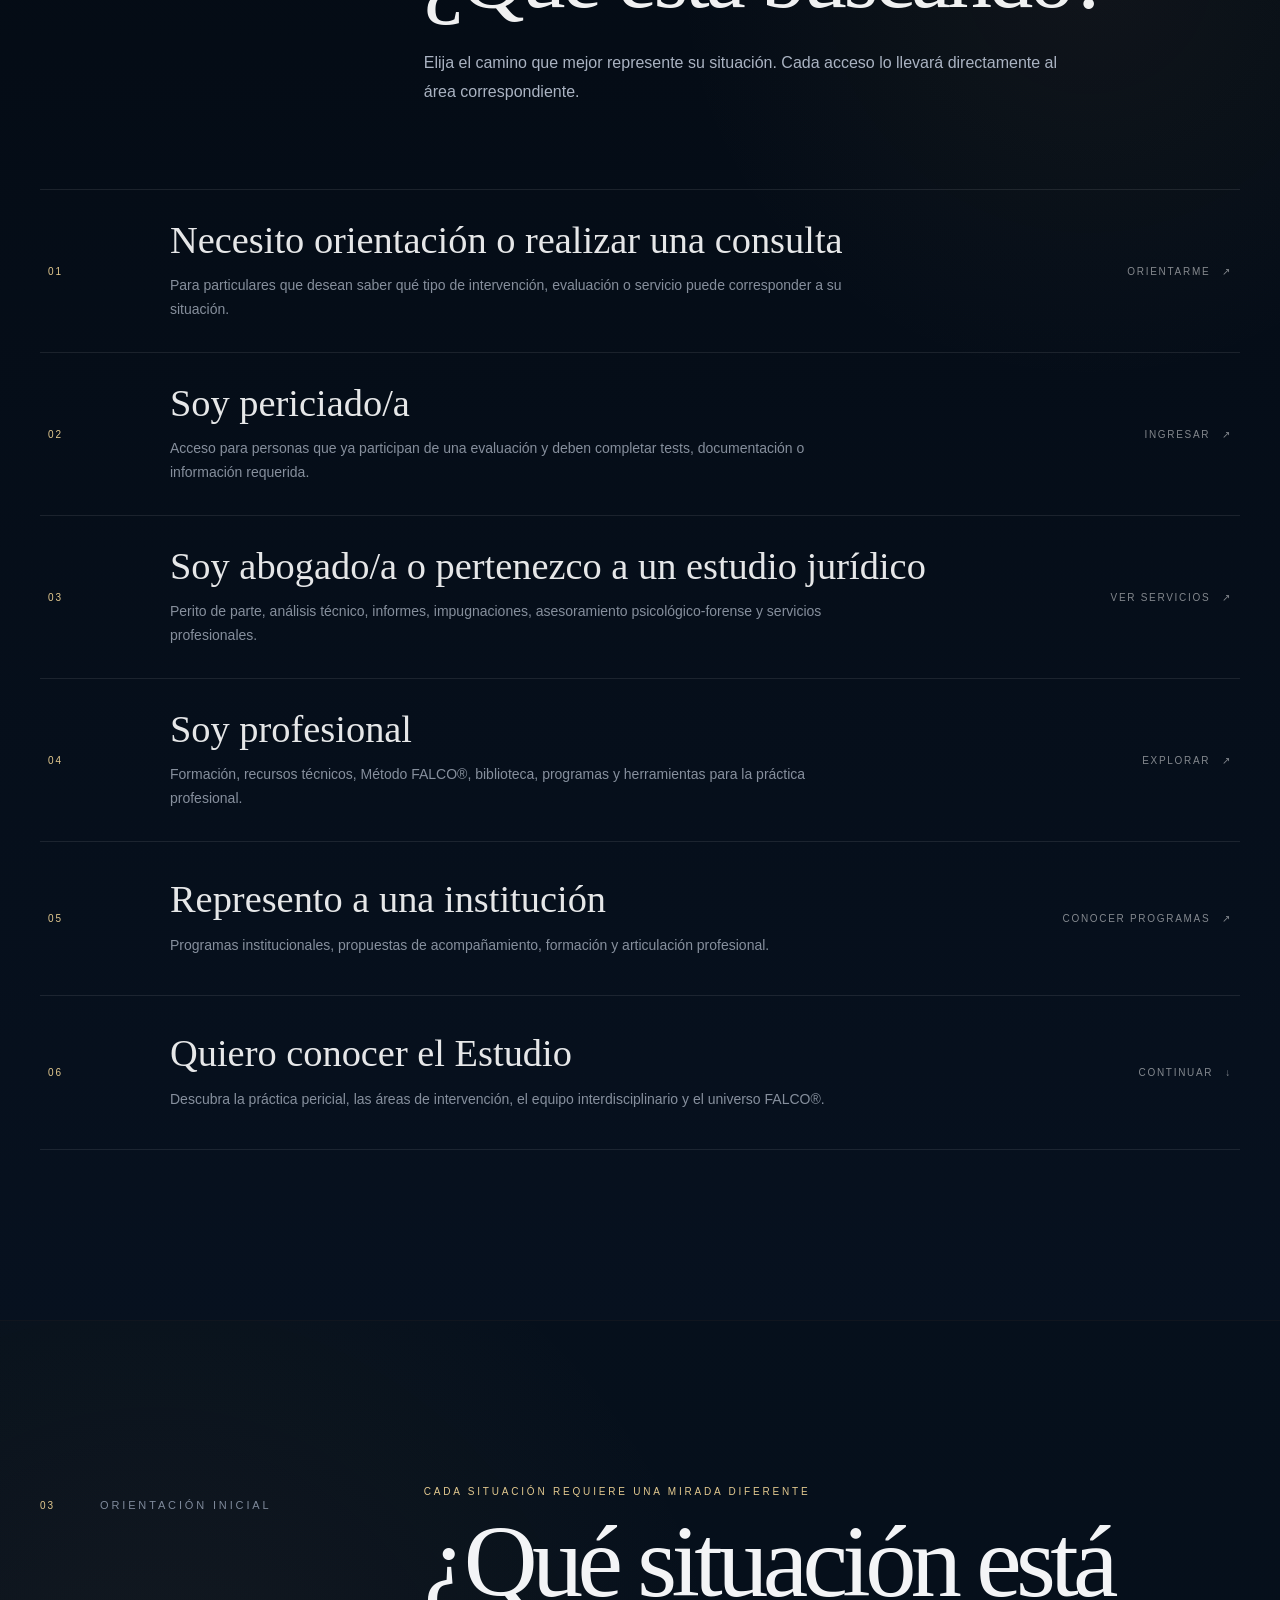
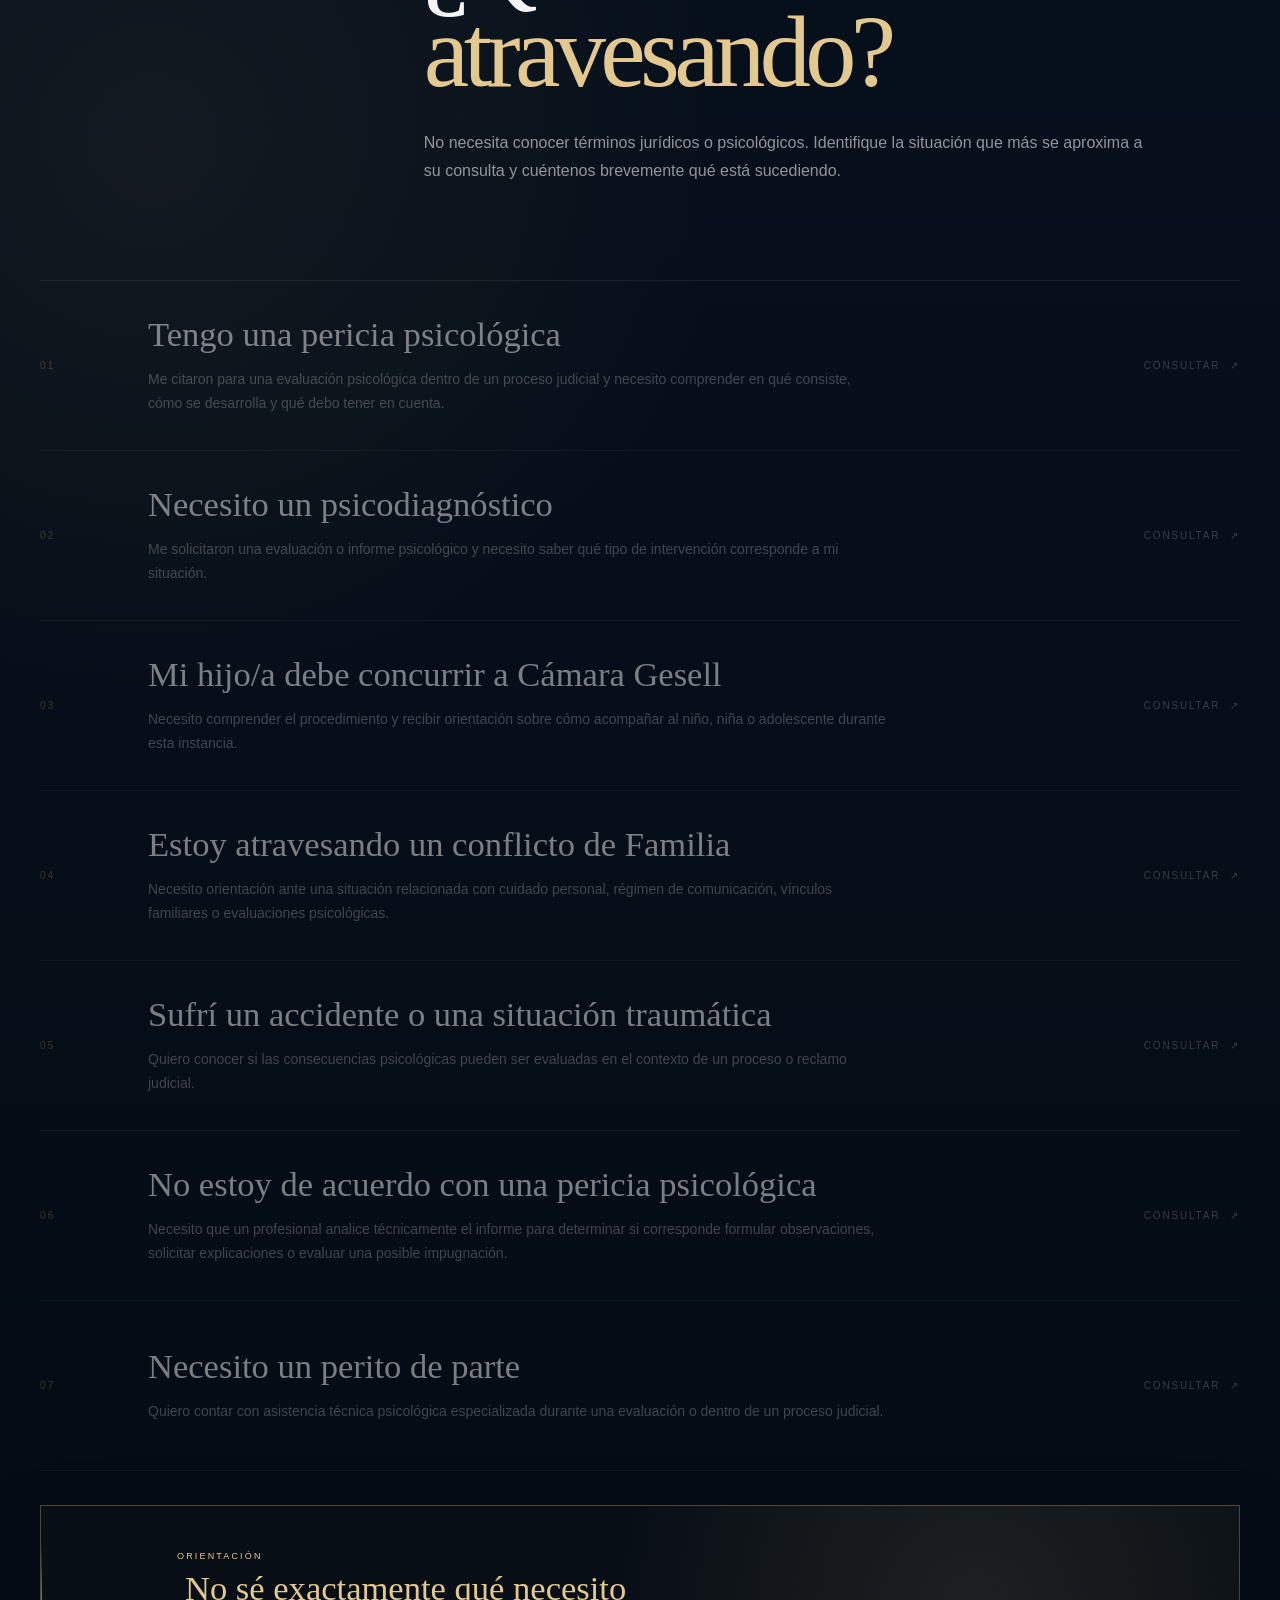
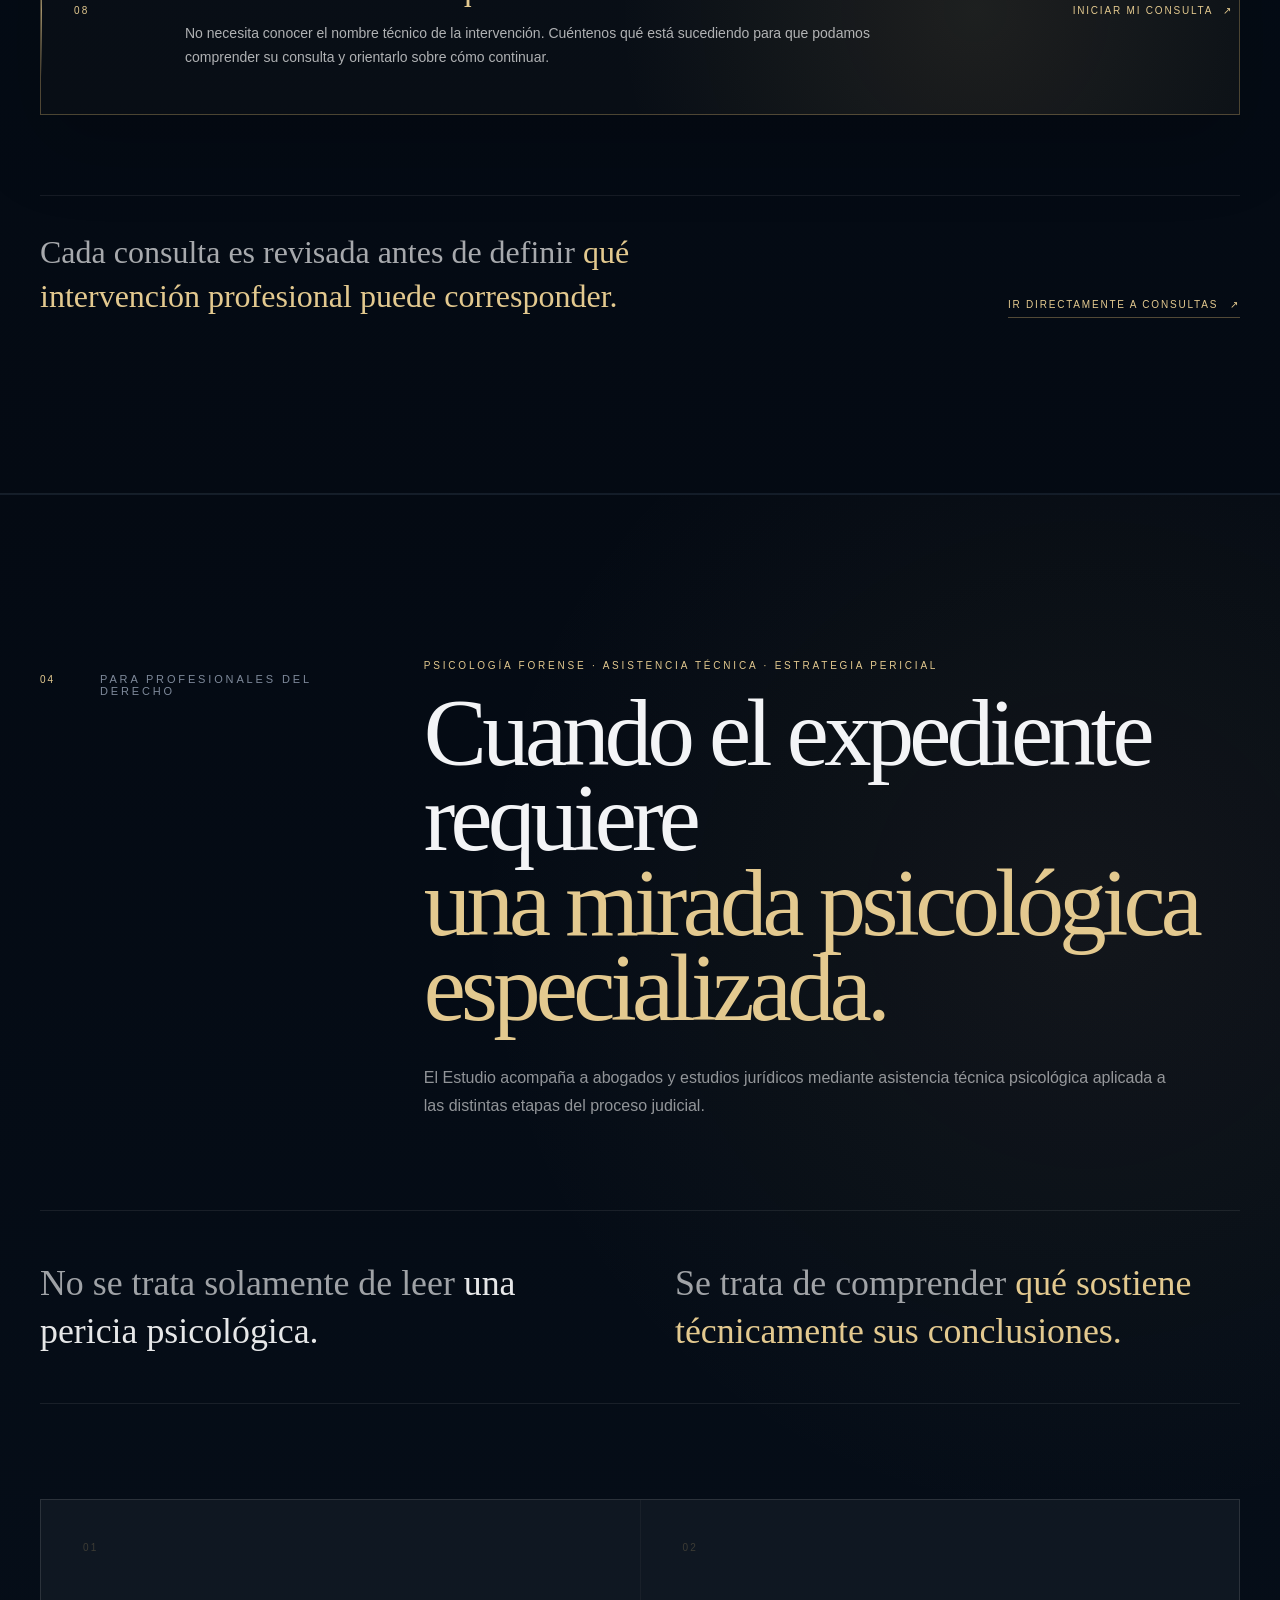
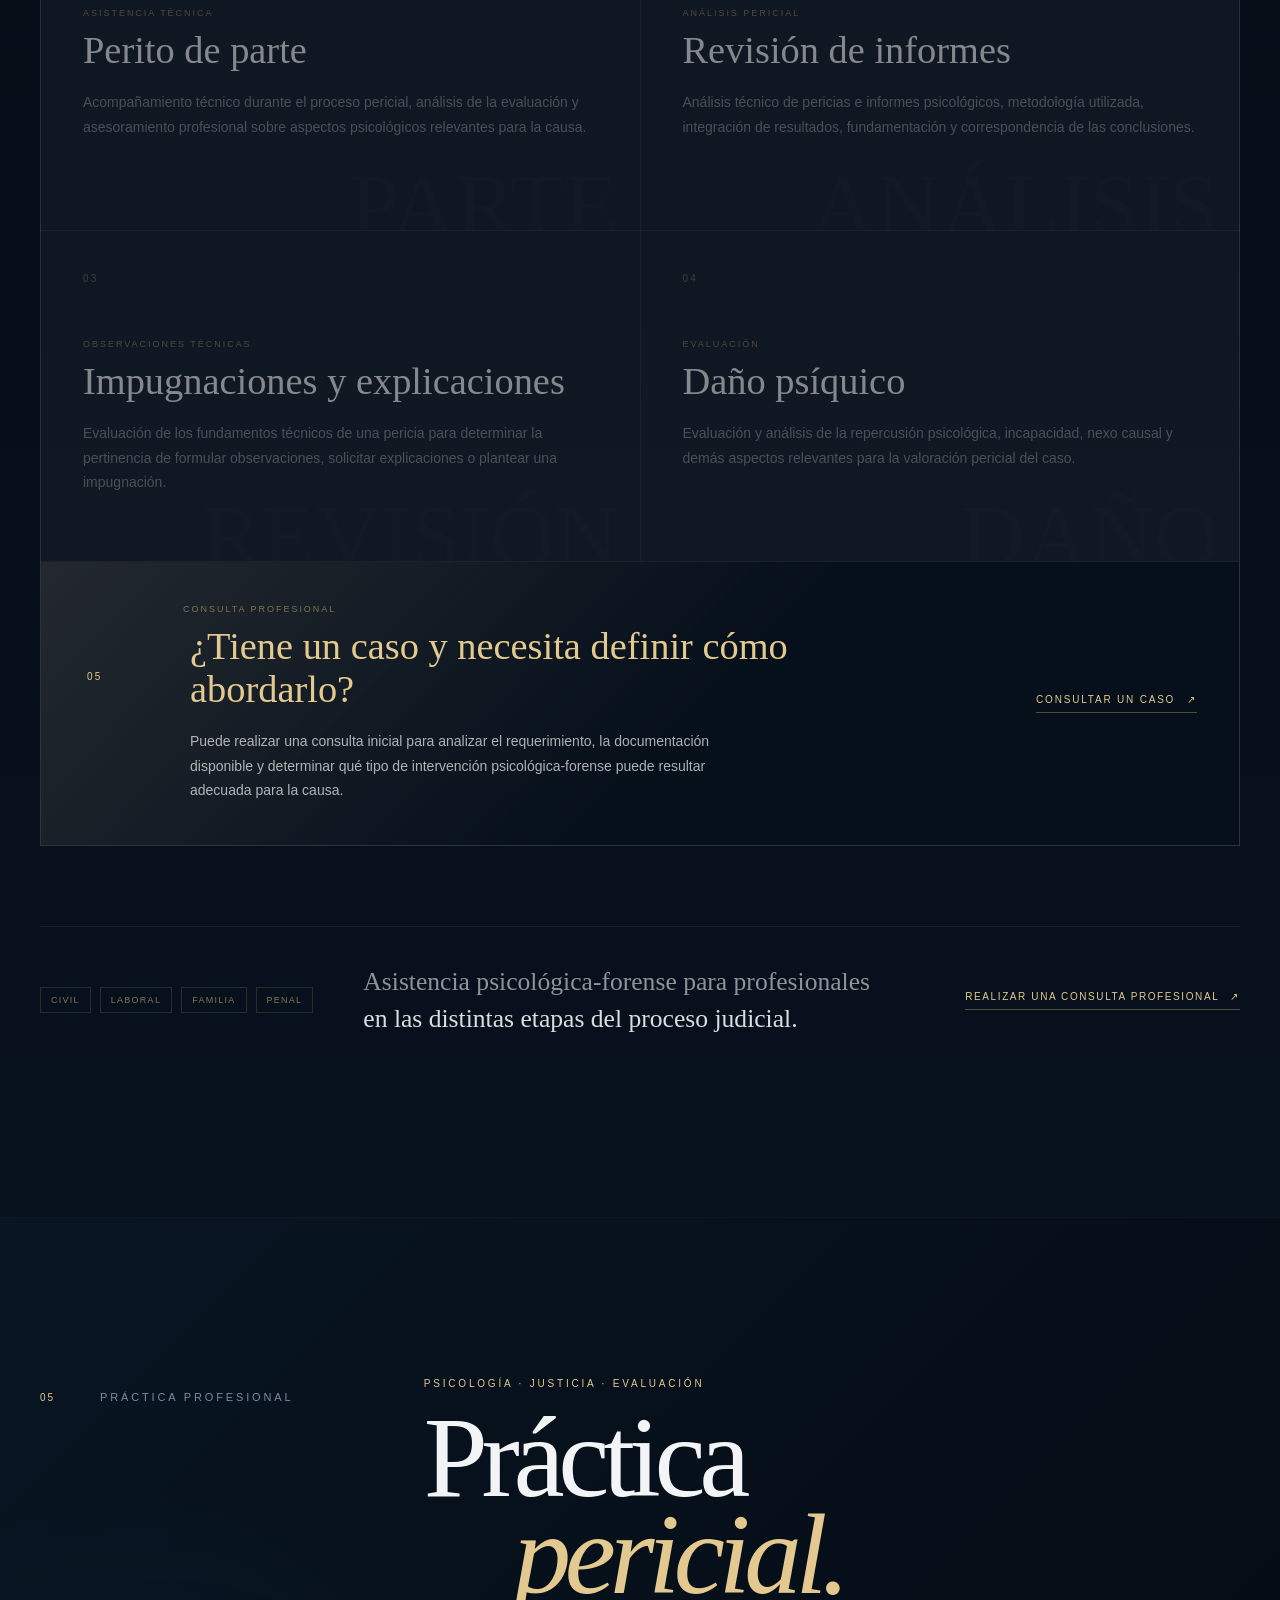
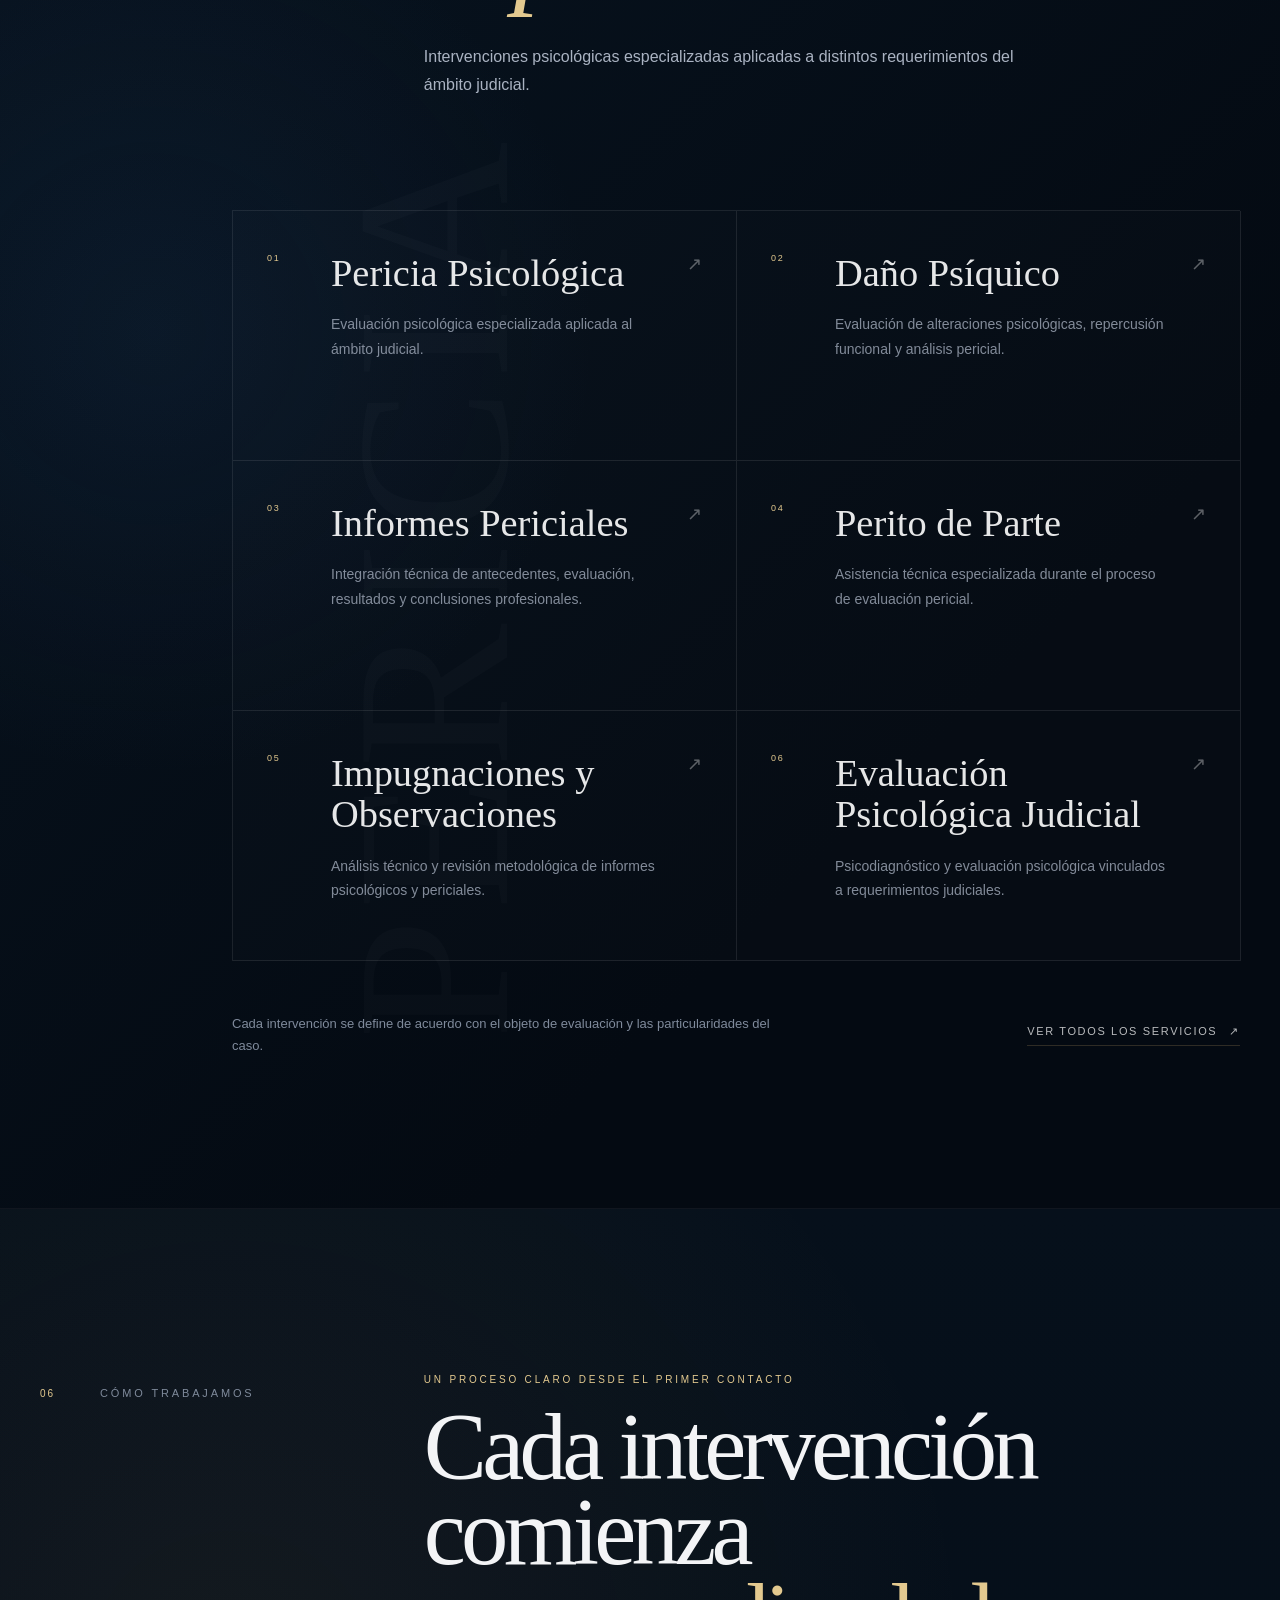
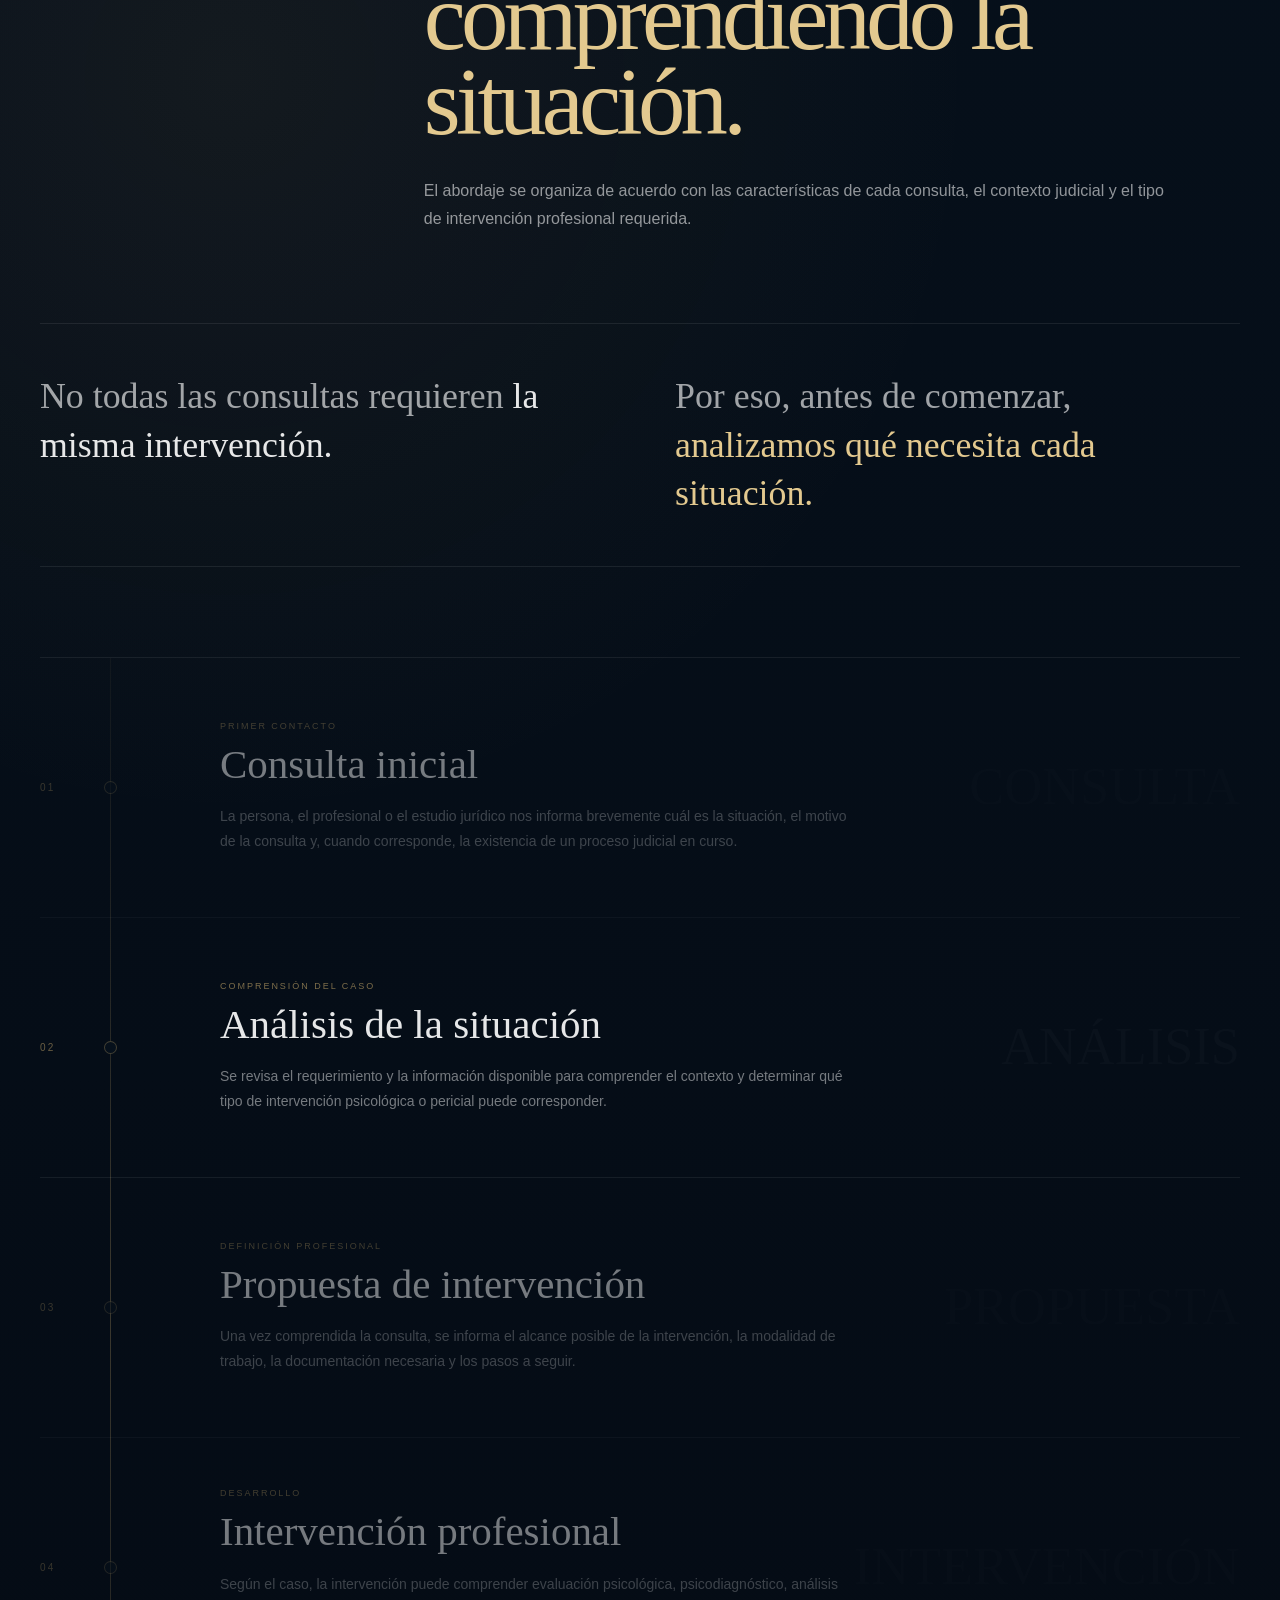
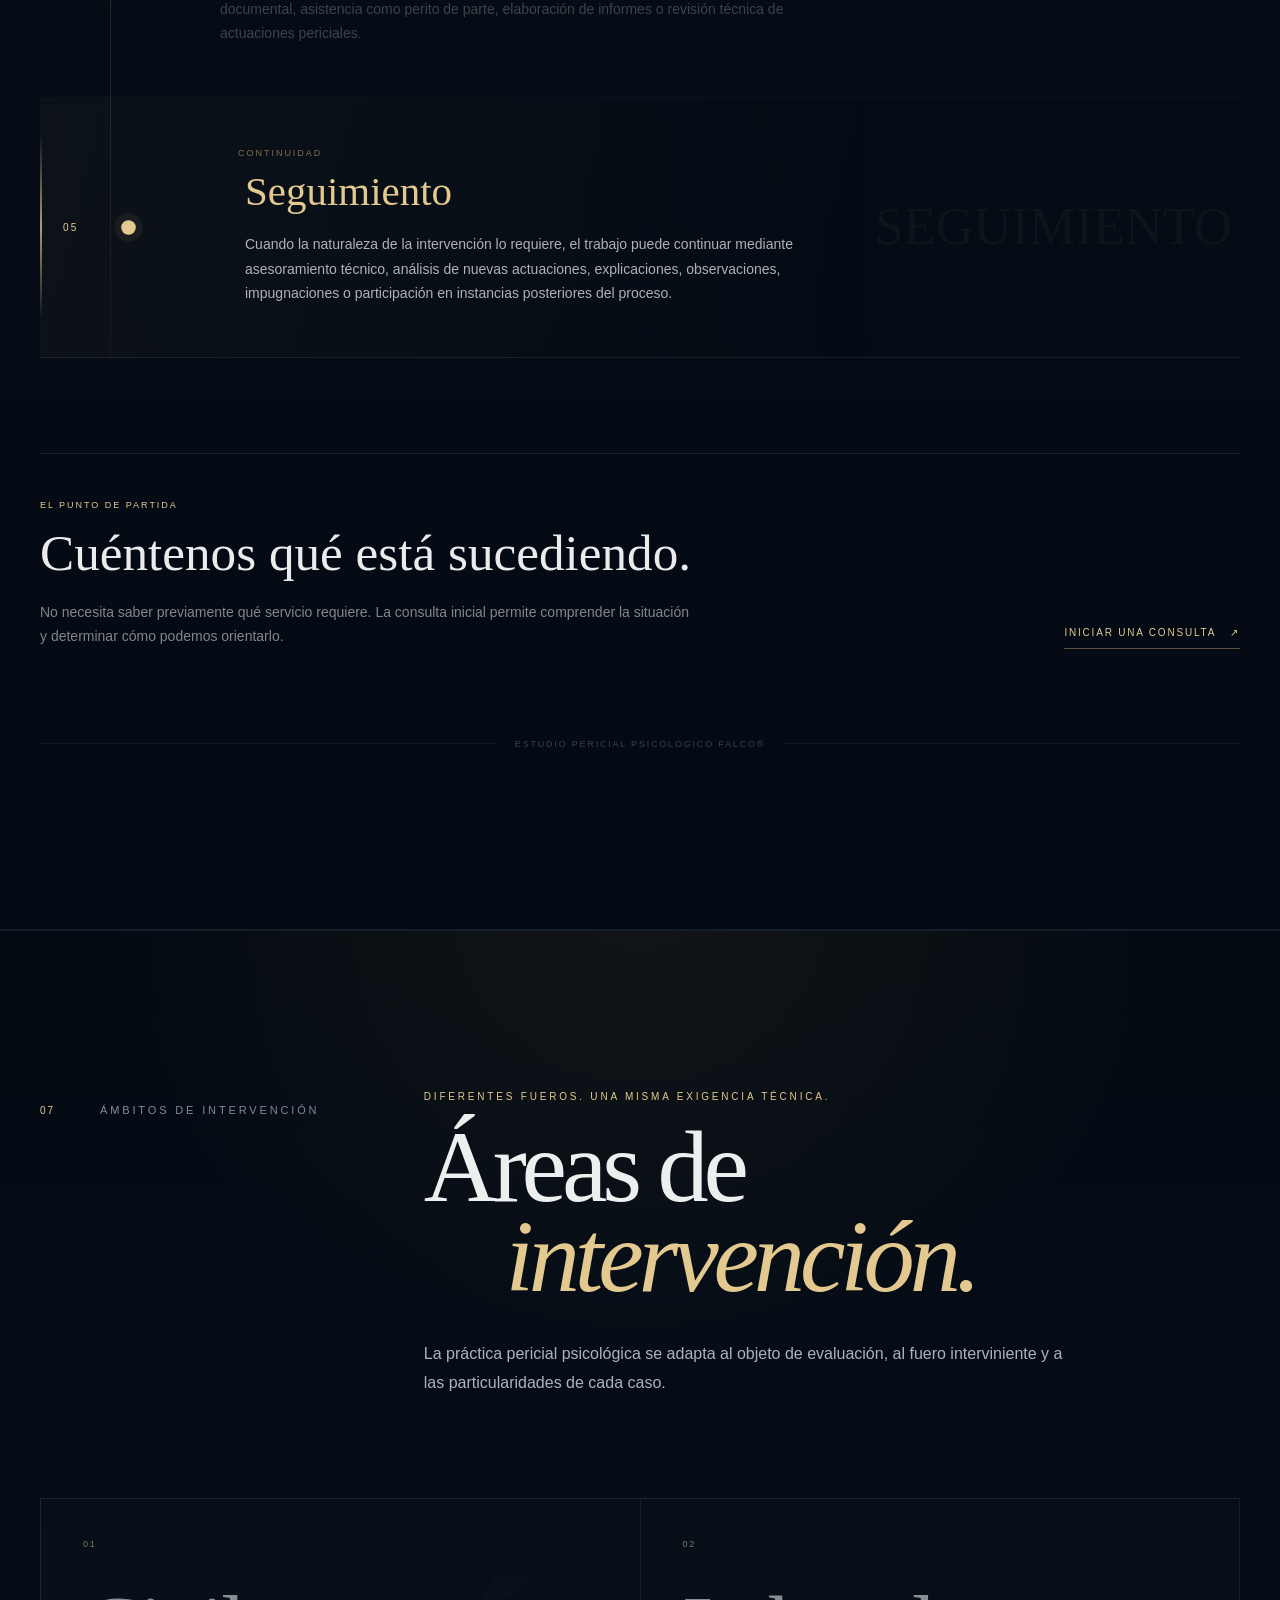
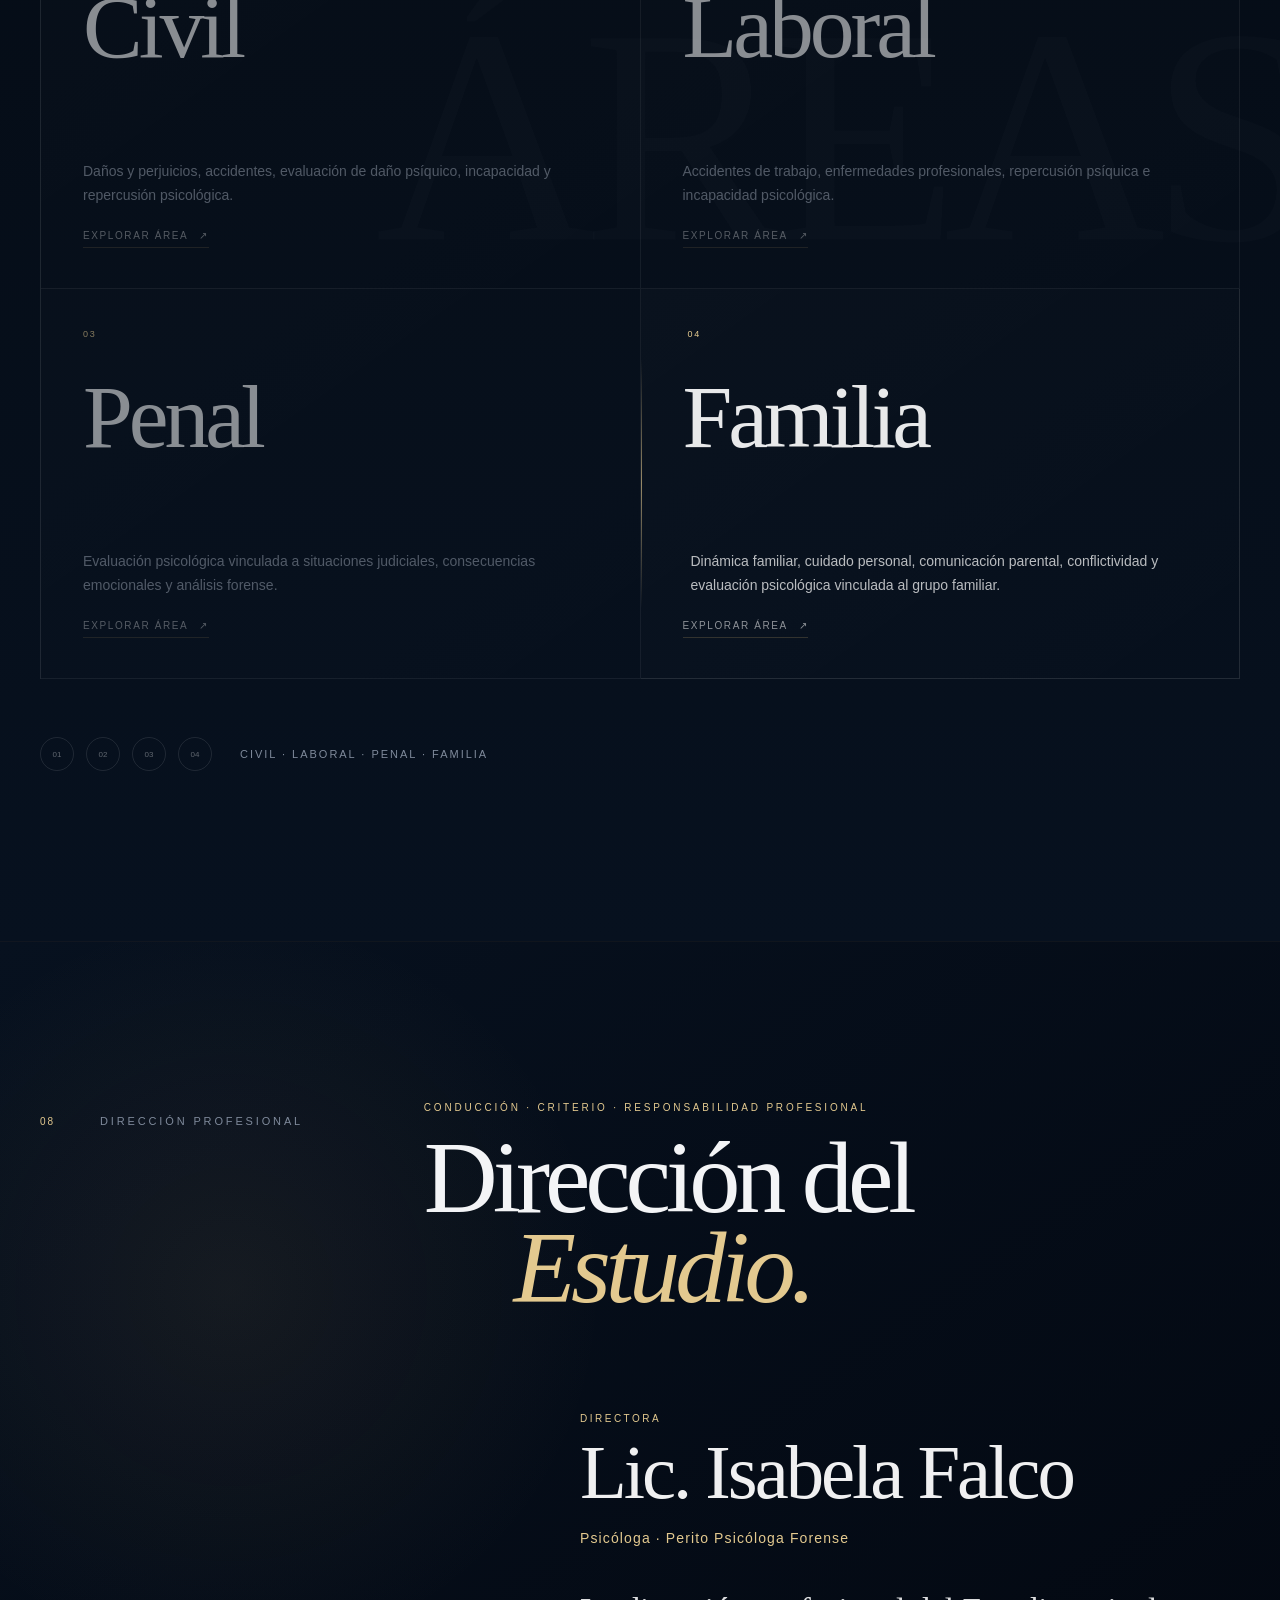
==== commit ac761a8c: "Agrega acceso rapido de orientacion y actualiza enlaces FALCO" ====
--- a/index.html
+++ b/index.html
@@ -520,6 +520,164 @@
 </section>
 
 
+<!-- =========================================================
+     ACCESO RÁPIDO · ORIENTACIÓN
+========================================================= -->
+
+<section
+  class="ef-quick-access"
+  aria-labelledby="ef-quick-access-title"
+>
+
+  <div class="ef-quick-access__inner">
+
+    <header class="ef-quick-access__header">
+
+      <span class="ef-quick-access__eyebrow">
+        Orientación inicial
+      </span>
+
+      <h2 id="ef-quick-access-title">
+        ¿Cómo podemos
+        <span>orientarlo?</span>
+      </h2>
+
+      <p>
+        Seleccione el acceso que mejor se adapte
+        a su necesidad.
+      </p>
+
+    </header>
+
+
+    <div class="ef-quick-access__grid">
+
+
+      <!-- 01 · CONSULTA -->
+
+      <a
+        class="ef-quick-card ef-quick-card--primary"
+        href="https://periciapsicologicafalco.ar/FALCO-ADMISION/index.html"
+        target="_blank"
+        rel="noopener noreferrer"
+      >
+
+        <span class="ef-quick-card__number">
+          01
+        </span>
+
+        <div class="ef-quick-card__content">
+
+          <span class="ef-quick-card__label">
+            Atención profesional
+          </span>
+
+          <h3>
+            Solicitar una
+            <span>consulta.</span>
+          </h3>
+
+          <p>
+            Cuéntenos brevemente su situación
+            para orientar la intervención
+            profesional que corresponda.
+          </p>
+
+        </div>
+
+        <span class="ef-quick-card__action">
+          Iniciar consulta
+          <span aria-hidden="true">↗</span>
+        </span>
+
+      </a>
+
+
+      <!-- 02 · ORIENTACIÓN -->
+
+      <a
+        class="ef-quick-card"
+        href="#orientacion"
+      >
+
+        <span class="ef-quick-card__number">
+          02
+        </span>
+
+        <div class="ef-quick-card__content">
+
+          <span class="ef-quick-card__label">
+            Guía de servicios
+          </span>
+
+          <h3>
+            ¿Qué está
+            <span>buscando?</span>
+          </h3>
+
+          <p>
+            Acceda directamente al área,
+            servicio o recurso que mejor
+            responda a su necesidad.
+          </p>
+
+        </div>
+
+        <span class="ef-quick-card__action">
+          Encontrar el área adecuada
+          <span aria-hidden="true">↓</span>
+        </span>
+
+      </a>
+
+
+      <!-- 03 · SISTEMA FALCO -->
+
+      <a
+        class="ef-quick-card"
+        href="https://periciapsicologicafalco.ar/FALCO-CMS-V2/ecosistema-falco.html#acceso"
+        target="_blank"
+        rel="noopener noreferrer"
+      >
+
+        <span class="ef-quick-card__number">
+          03
+        </span>
+
+        <div class="ef-quick-card__content">
+
+          <span class="ef-quick-card__label">
+            Acceso institucional
+          </span>
+
+          <h3>
+            Ya soy usuario
+            <span>FALCO®.</span>
+          </h3>
+
+          <p>
+            Ingrese al Sistema FALCO®
+            y acceda a los módulos habilitados
+            para su perfil.
+          </p>
+
+        </div>
+
+        <span class="ef-quick-card__action">
+          Ingresar al Sistema
+          <span aria-hidden="true">↗</span>
+        </span>
+
+      </a>
+
+
+    </div>
+
+  </div>
+
+</section>
+
+
     <!-- =========================
          ESCENA 02
          PRESENTACIÓN DEL ESTUDIO
@@ -2526,7 +2684,7 @@
 
       <a
         class="ef-knowledge-card"
-        href="https://periciapsicologicafalco.ar/biblioteca-login.html"
+        href="https://periciapsicologicafalco.ar/FALCO-CMS-V2/ecosistema-falco.html#acceso"
         target="_blank"
         rel="noopener noreferrer"
       >
@@ -2583,11 +2741,11 @@
 
 
       <a
-        class="ef-knowledge-card ef-knowledge-card--wide"
-        href="https://periciapsicologicafalco.ar/"
-        target="_blank"
-        rel="noopener noreferrer"
-      >
+  class="ef-knowledge-card ef-knowledge-card--wide"
+  href="https://periciapsicologicafalco.ar/FALCO-CMS-V2/ecosistema-falco.html#acceso"
+  target="_blank"
+  rel="noopener noreferrer"
+>
         <span class="ef-knowledge-card__number">05</span>
 
         <div class="ef-knowledge-card__content">
@@ -2718,7 +2876,7 @@
 
       <a
         class="ef-universe-node ef-universe-node--four"
-        href="https://periciapsicologicafalco.ar/biblioteca-login.html"
+        href="https://periciapsicologicafalco.ar/FALCO-CMS-V2/ecosistema-falco.html#acceso"
         target="_blank"
         rel="noopener noreferrer"
       >
@@ -2802,7 +2960,7 @@
       </a>
 
       <a
-  href="https://periciapsicologicafalco.ar/biblioteca-login.html"
+  href="https://periciapsicologicafalco.ar/FALCO-CMS-V2/ecosistema-falco.html#acceso"
   target="_blank"
   rel="noopener noreferrer"
 >
--- a/css/estudio-falco.css
+++ b/css/estudio-falco.css
@@ -9707,4 +9707,369 @@
     margin-bottom: 34px;
   }
 
+}
+
+
+/* =========================================================
+   ACCESO RÁPIDO · ORIENTACIÓN INICIAL
+========================================================= */
+
+.ef-quick-access {
+  position: relative;
+  padding: 96px 0 110px;
+  overflow: hidden;
+  background:
+    radial-gradient(
+      circle at 15% 20%,
+      rgba(188, 146, 70, 0.10),
+      transparent 34%
+    ),
+    radial-gradient(
+      circle at 85% 80%,
+      rgba(45, 82, 128, 0.16),
+      transparent 36%
+    ),
+    #07111f;
+  border-top: 1px solid rgba(255, 255, 255, 0.05);
+  border-bottom: 1px solid rgba(255, 255, 255, 0.05);
+}
+
+
+.ef-quick-access::before {
+  content: "";
+  position: absolute;
+  inset: 0;
+  pointer-events: none;
+  opacity: 0.18;
+  background-image:
+    linear-gradient(
+      rgba(255, 255, 255, 0.025) 1px,
+      transparent 1px
+    ),
+    linear-gradient(
+      90deg,
+      rgba(255, 255, 255, 0.025) 1px,
+      transparent 1px
+    );
+  background-size: 64px 64px;
+}
+
+
+.ef-quick-access__inner {
+  position: relative;
+  z-index: 2;
+  width: min(1180px, calc(100% - 80px));
+  margin: 0 auto;
+}
+
+
+.ef-quick-access__header {
+  max-width: 760px;
+  margin-bottom: 52px;
+}
+
+
+.ef-quick-access__eyebrow {
+  display: block;
+  margin-bottom: 14px;
+  font-family: "Inter", sans-serif;
+  font-size: 0.72rem;
+  font-weight: 600;
+  letter-spacing: 0.20em;
+  text-transform: uppercase;
+  color: #c9a05f;
+}
+
+
+.ef-quick-access__header h2 {
+  margin: 0;
+  font-family: "Playfair Display", serif;
+  font-size: clamp(2.5rem, 5vw, 4.7rem);
+  line-height: 0.98;
+  font-weight: 500;
+  color: #f3f5f8;
+}
+
+
+.ef-quick-access__header h2 span {
+  display: block;
+  color: #c9a05f;
+}
+
+
+.ef-quick-access__header p {
+  max-width: 620px;
+  margin: 24px 0 0;
+  font-family: "Inter", sans-serif;
+  font-size: 1rem;
+  line-height: 1.75;
+  color: rgba(239, 243, 248, 0.68);
+}
+
+
+/* =========================================================
+   GRID
+========================================================= */
+
+.ef-quick-access__grid {
+  display: grid;
+  grid-template-columns: repeat(3, minmax(0, 1fr));
+  gap: 18px;
+}
+
+
+/* =========================================================
+   TARJETAS
+========================================================= */
+
+.ef-quick-card {
+  position: relative;
+  min-height: 390px;
+  padding: 30px 30px 28px;
+  display: flex;
+  flex-direction: column;
+  text-decoration: none;
+  color: inherit;
+  overflow: hidden;
+
+  background:
+    linear-gradient(
+      145deg,
+      rgba(255, 255, 255, 0.045),
+      rgba(255, 255, 255, 0.012)
+    );
+
+  border:
+    1px solid rgba(255, 255, 255, 0.09);
+
+  transition:
+    transform 0.35s ease,
+    border-color 0.35s ease,
+    background 0.35s ease;
+}
+
+
+.ef-quick-card::before {
+  content: "";
+  position: absolute;
+  left: 0;
+  top: 0;
+  width: 1px;
+  height: 100%;
+  background:
+    linear-gradient(
+      to bottom,
+      rgba(201, 160, 95, 0.95),
+      rgba(201, 160, 95, 0)
+    );
+  opacity: 0.55;
+}
+
+
+.ef-quick-card::after {
+  content: "";
+  position: absolute;
+  width: 180px;
+  height: 180px;
+  right: -90px;
+  top: -90px;
+  border-radius: 50%;
+  background: rgba(201, 160, 95, 0.08);
+  filter: blur(8px);
+  transition:
+    transform 0.45s ease,
+    opacity 0.45s ease;
+}
+
+
+.ef-quick-card:hover {
+  transform: translateY(-7px);
+  border-color: rgba(201, 160, 95, 0.42);
+  background:
+    linear-gradient(
+      145deg,
+      rgba(255, 255, 255, 0.065),
+      rgba(255, 255, 255, 0.018)
+    );
+}
+
+
+.ef-quick-card:hover::after {
+  transform: scale(1.22);
+  opacity: 1;
+}
+
+
+/* TARJETA DESTACADA */
+
+.ef-quick-card--primary {
+  background:
+    linear-gradient(
+      145deg,
+      rgba(201, 160, 95, 0.14),
+      rgba(255, 255, 255, 0.025)
+    );
+  border-color:
+    rgba(201, 160, 95, 0.28);
+}
+
+
+/* =========================================================
+   CONTENIDO
+========================================================= */
+
+.ef-quick-card__number {
+  position: relative;
+  z-index: 2;
+  display: inline-block;
+  margin-bottom: 54px;
+  font-family: "Inter", sans-serif;
+  font-size: 0.72rem;
+  letter-spacing: 0.18em;
+  color: #c9a05f;
+}
+
+
+.ef-quick-card__content {
+  position: relative;
+  z-index: 2;
+}
+
+
+.ef-quick-card__label {
+  display: block;
+  margin-bottom: 12px;
+  font-family: "Inter", sans-serif;
+  font-size: 0.68rem;
+  font-weight: 600;
+  letter-spacing: 0.14em;
+  text-transform: uppercase;
+  color: rgba(239, 243, 248, 0.52);
+}
+
+
+.ef-quick-card h3 {
+  margin: 0;
+  font-family: "Playfair Display", serif;
+  font-size: clamp(1.7rem, 2.6vw, 2.45rem);
+  line-height: 1.05;
+  font-weight: 500;
+  color: #f4f6f8;
+}
+
+
+.ef-quick-card h3 span {
+  color: #c9a05f;
+}
+
+
+.ef-quick-card p {
+  margin: 20px 0 0;
+  font-family: "Inter", sans-serif;
+  font-size: 0.93rem;
+  line-height: 1.72;
+  color: rgba(239, 243, 248, 0.66);
+}
+
+
+/* =========================================================
+   ACCIÓN
+========================================================= */
+
+.ef-quick-card__action {
+  position: relative;
+  z-index: 2;
+  margin-top: auto;
+  padding-top: 36px;
+  display: flex;
+  align-items: center;
+  justify-content: space-between;
+  gap: 20px;
+
+  font-family: "Inter", sans-serif;
+  font-size: 0.78rem;
+  font-weight: 600;
+  letter-spacing: 0.04em;
+
+  color: #d8b678;
+
+  border-top:
+    1px solid rgba(255, 255, 255, 0.08);
+}
+
+
+.ef-quick-card__action > span {
+  transition: transform 0.3s ease;
+}
+
+
+.ef-quick-card:hover
+.ef-quick-card__action > span {
+  transform: translate(4px, -2px);
+}
+
+
+/* =========================================================
+   RESPONSIVE
+========================================================= */
+
+@media (max-width: 980px) {
+
+  .ef-quick-access {
+    padding:
+      82px 0 90px;
+  }
+
+  .ef-quick-access__inner {
+    width:
+      min(100% - 48px, 900px);
+  }
+
+  .ef-quick-access__grid {
+    grid-template-columns:
+      1fr;
+  }
+
+  .ef-quick-card {
+    min-height: 320px;
+  }
+
+}
+
+
+@media (max-width: 640px) {
+
+  .ef-quick-access {
+    padding:
+      68px 0 76px;
+  }
+
+  .ef-quick-access__inner {
+    width:
+      calc(100% - 32px);
+  }
+
+  .ef-quick-access__header {
+    margin-bottom: 36px;
+  }
+
+  .ef-quick-access__header h2 {
+    font-size:
+      clamp(2.2rem, 11vw, 3.3rem);
+  }
+
+  .ef-quick-card {
+    min-height: 300px;
+    padding:
+      26px 22px 24px;
+  }
+
+  .ef-quick-card__number {
+    margin-bottom: 38px;
+  }
+
+  .ef-quick-card h3 {
+    font-size: 2rem;
+  }
+
 }
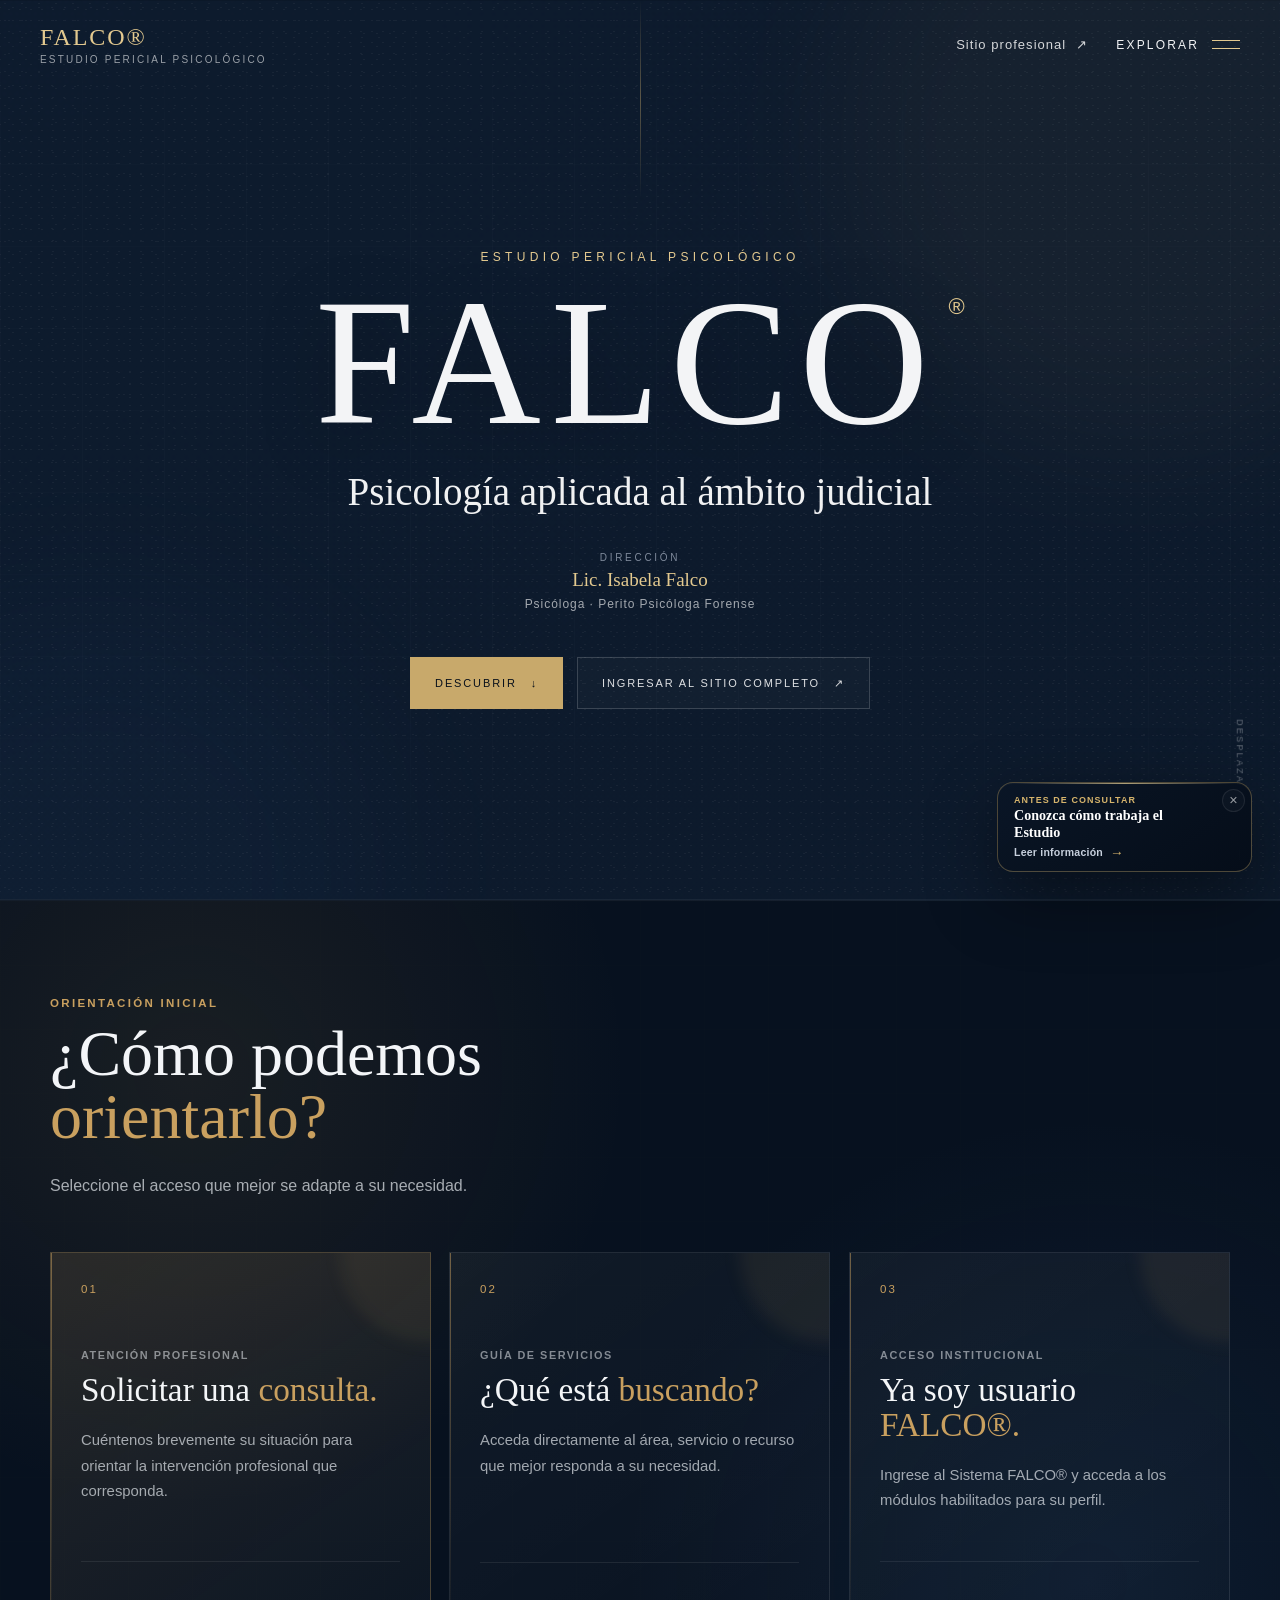
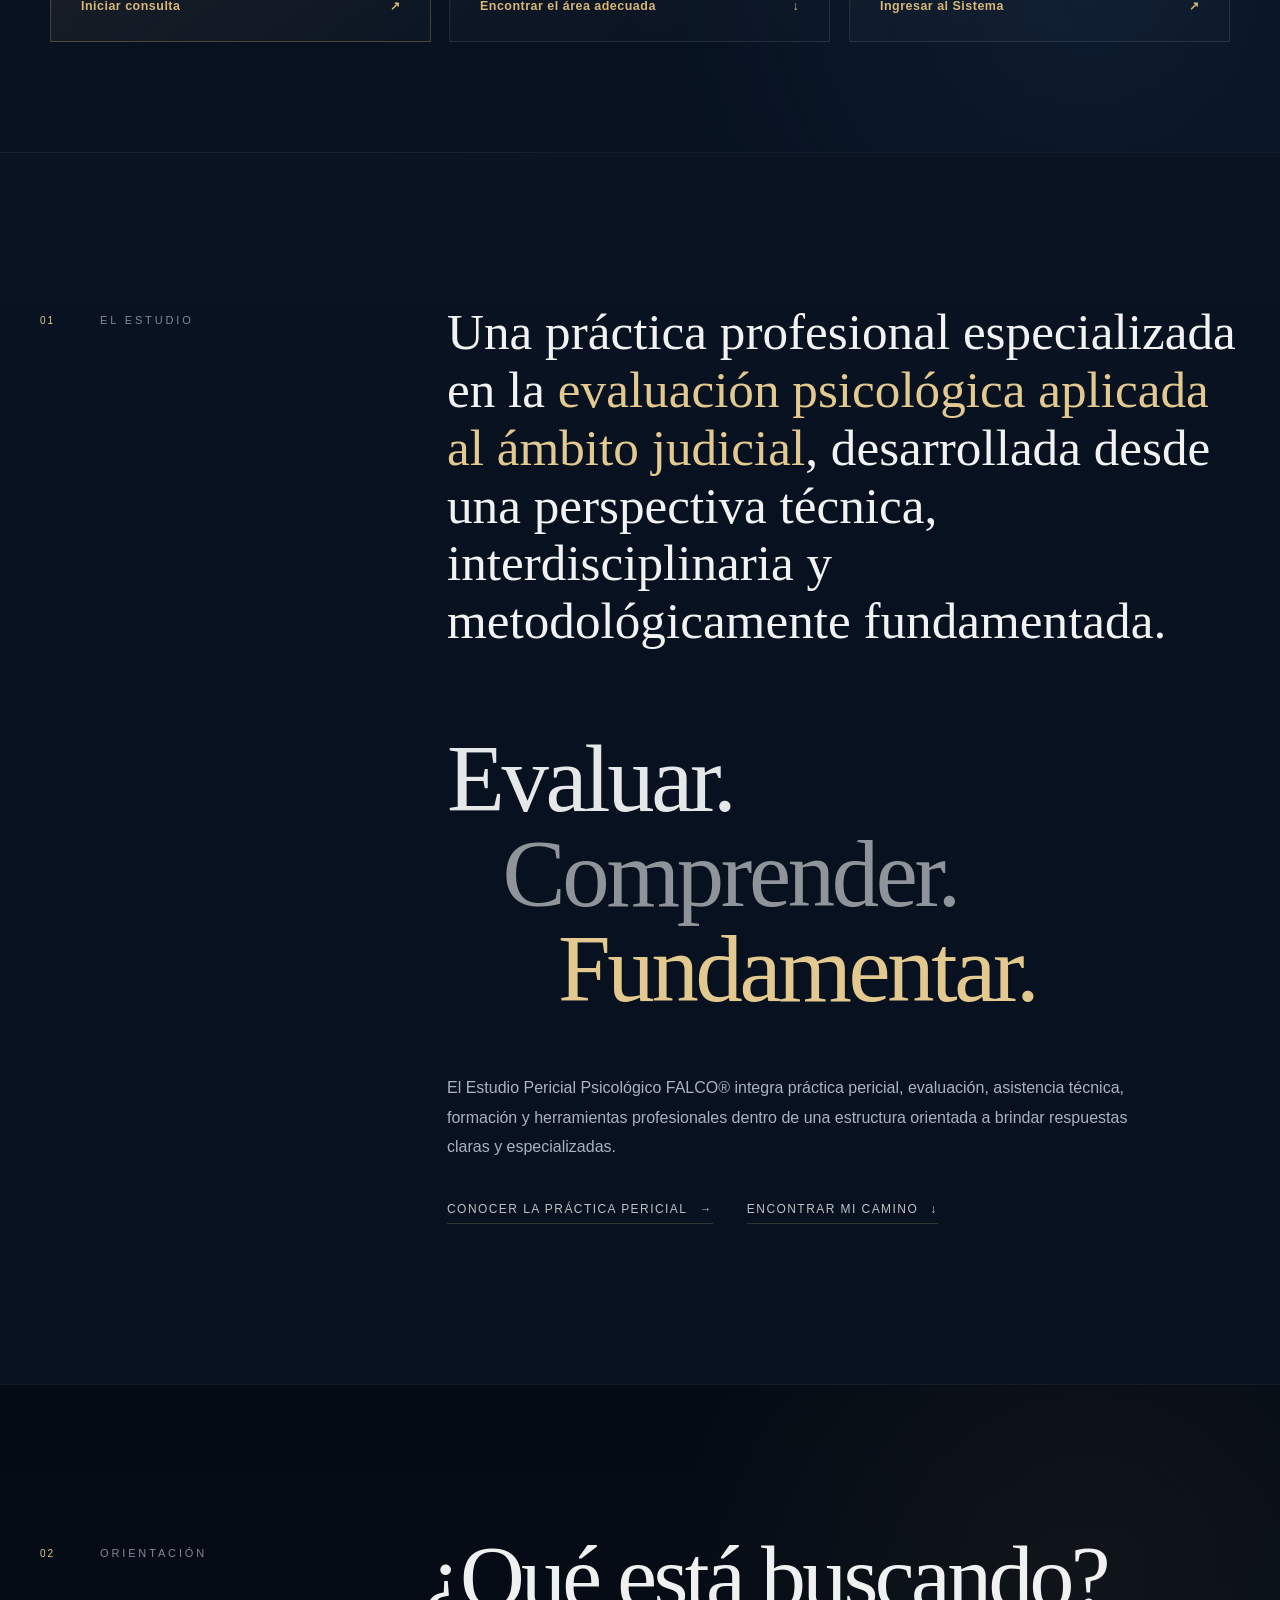
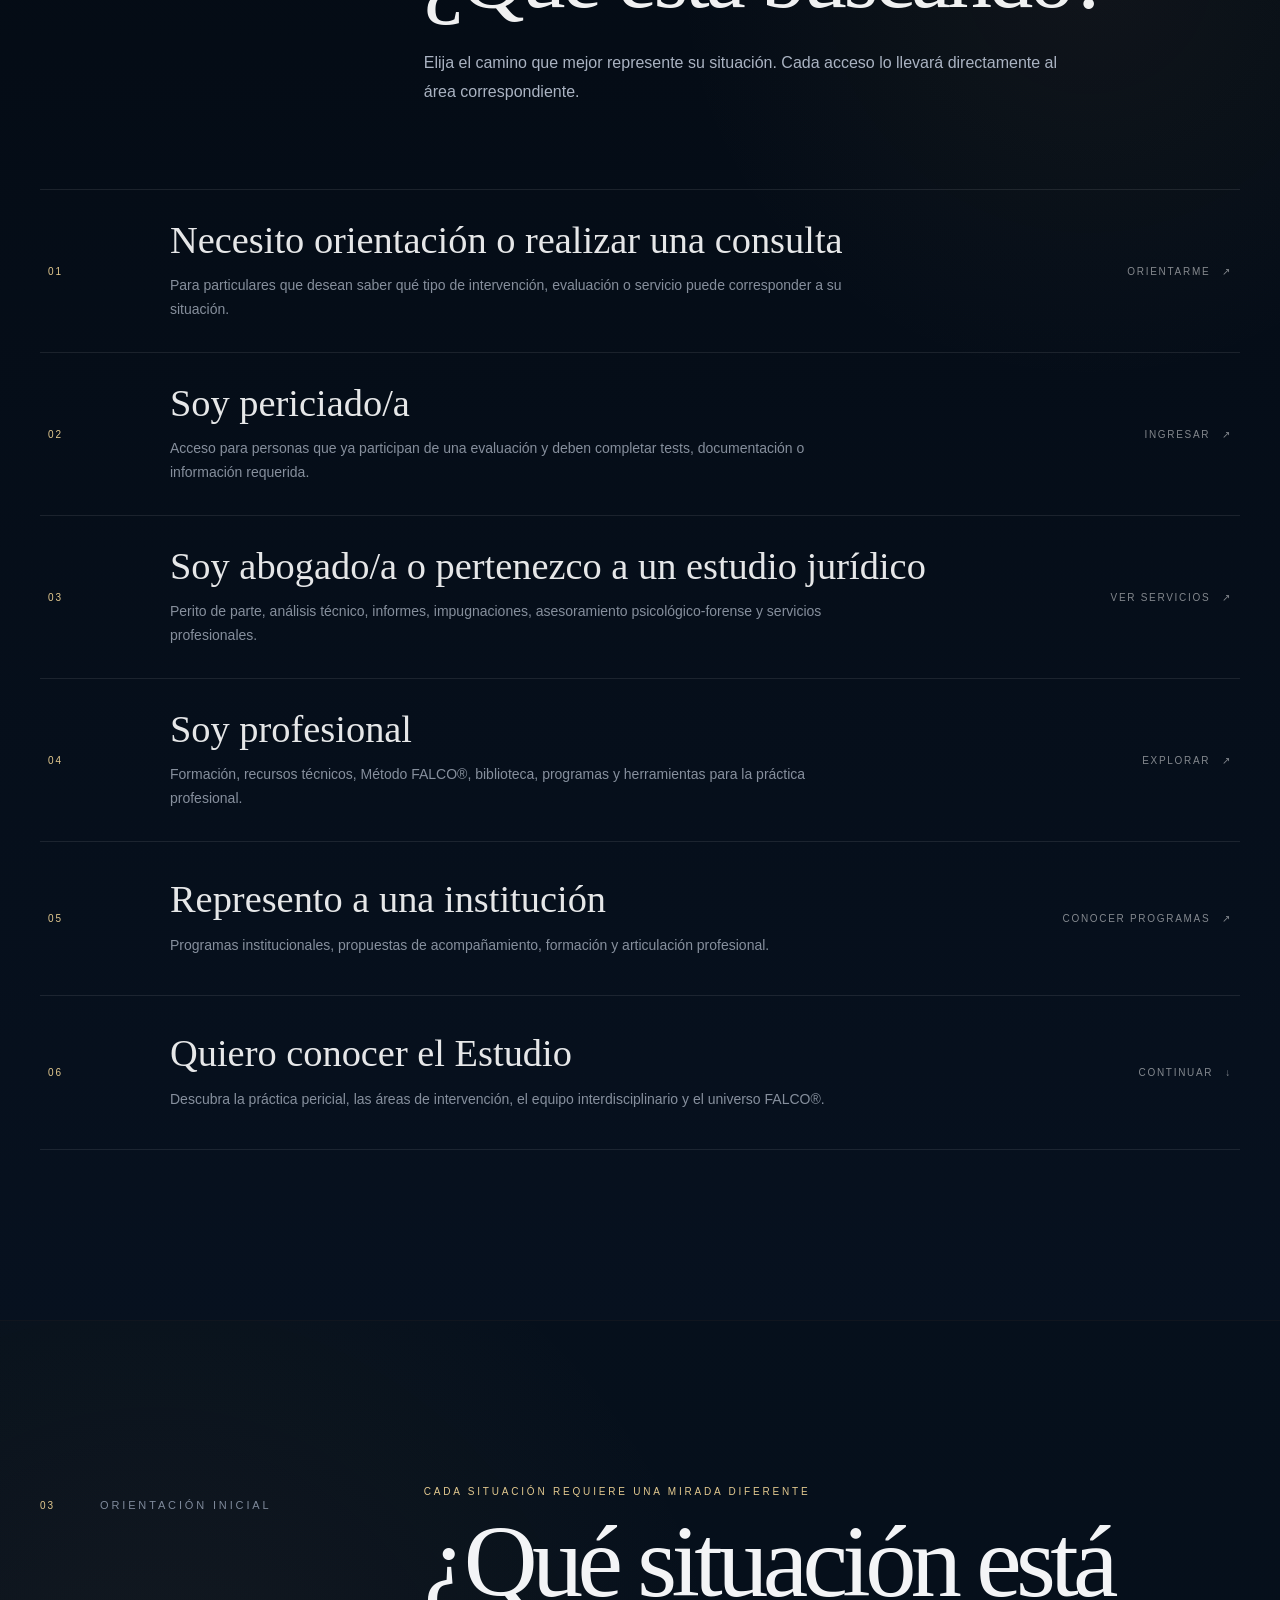
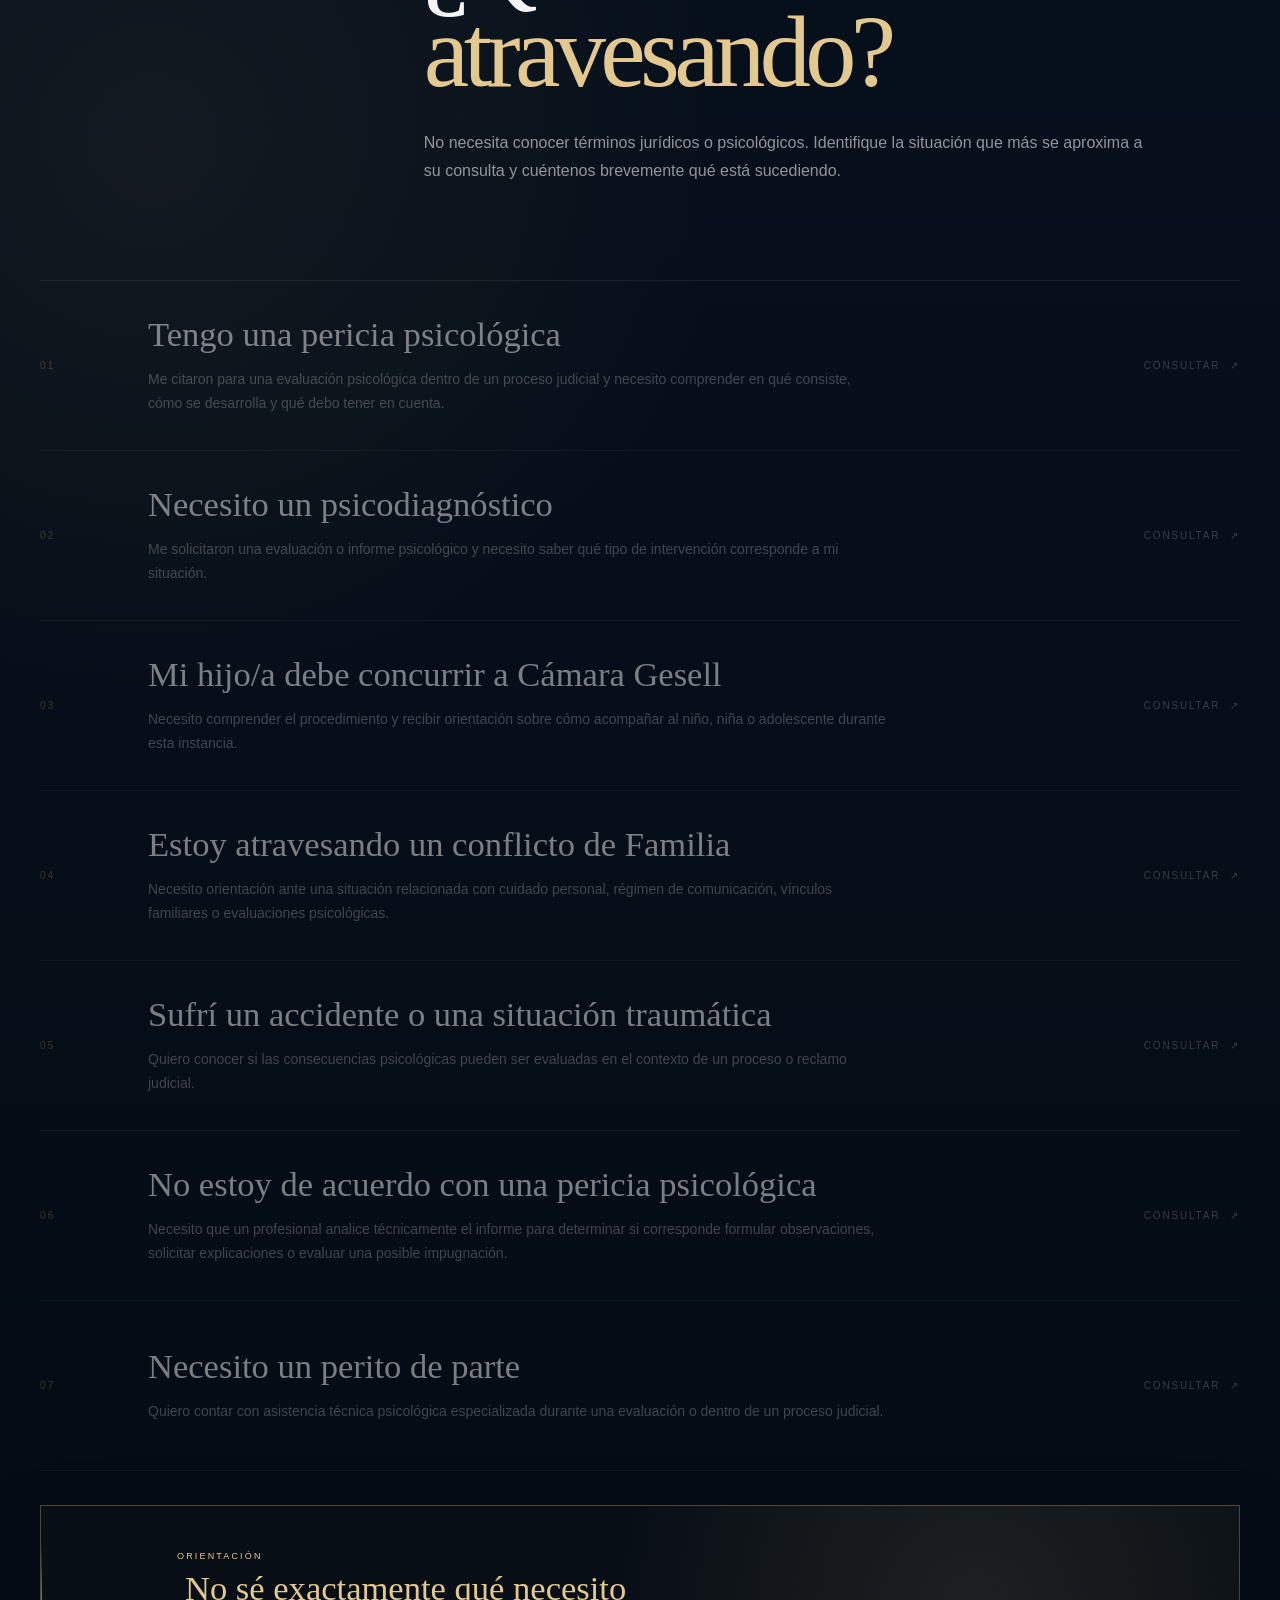
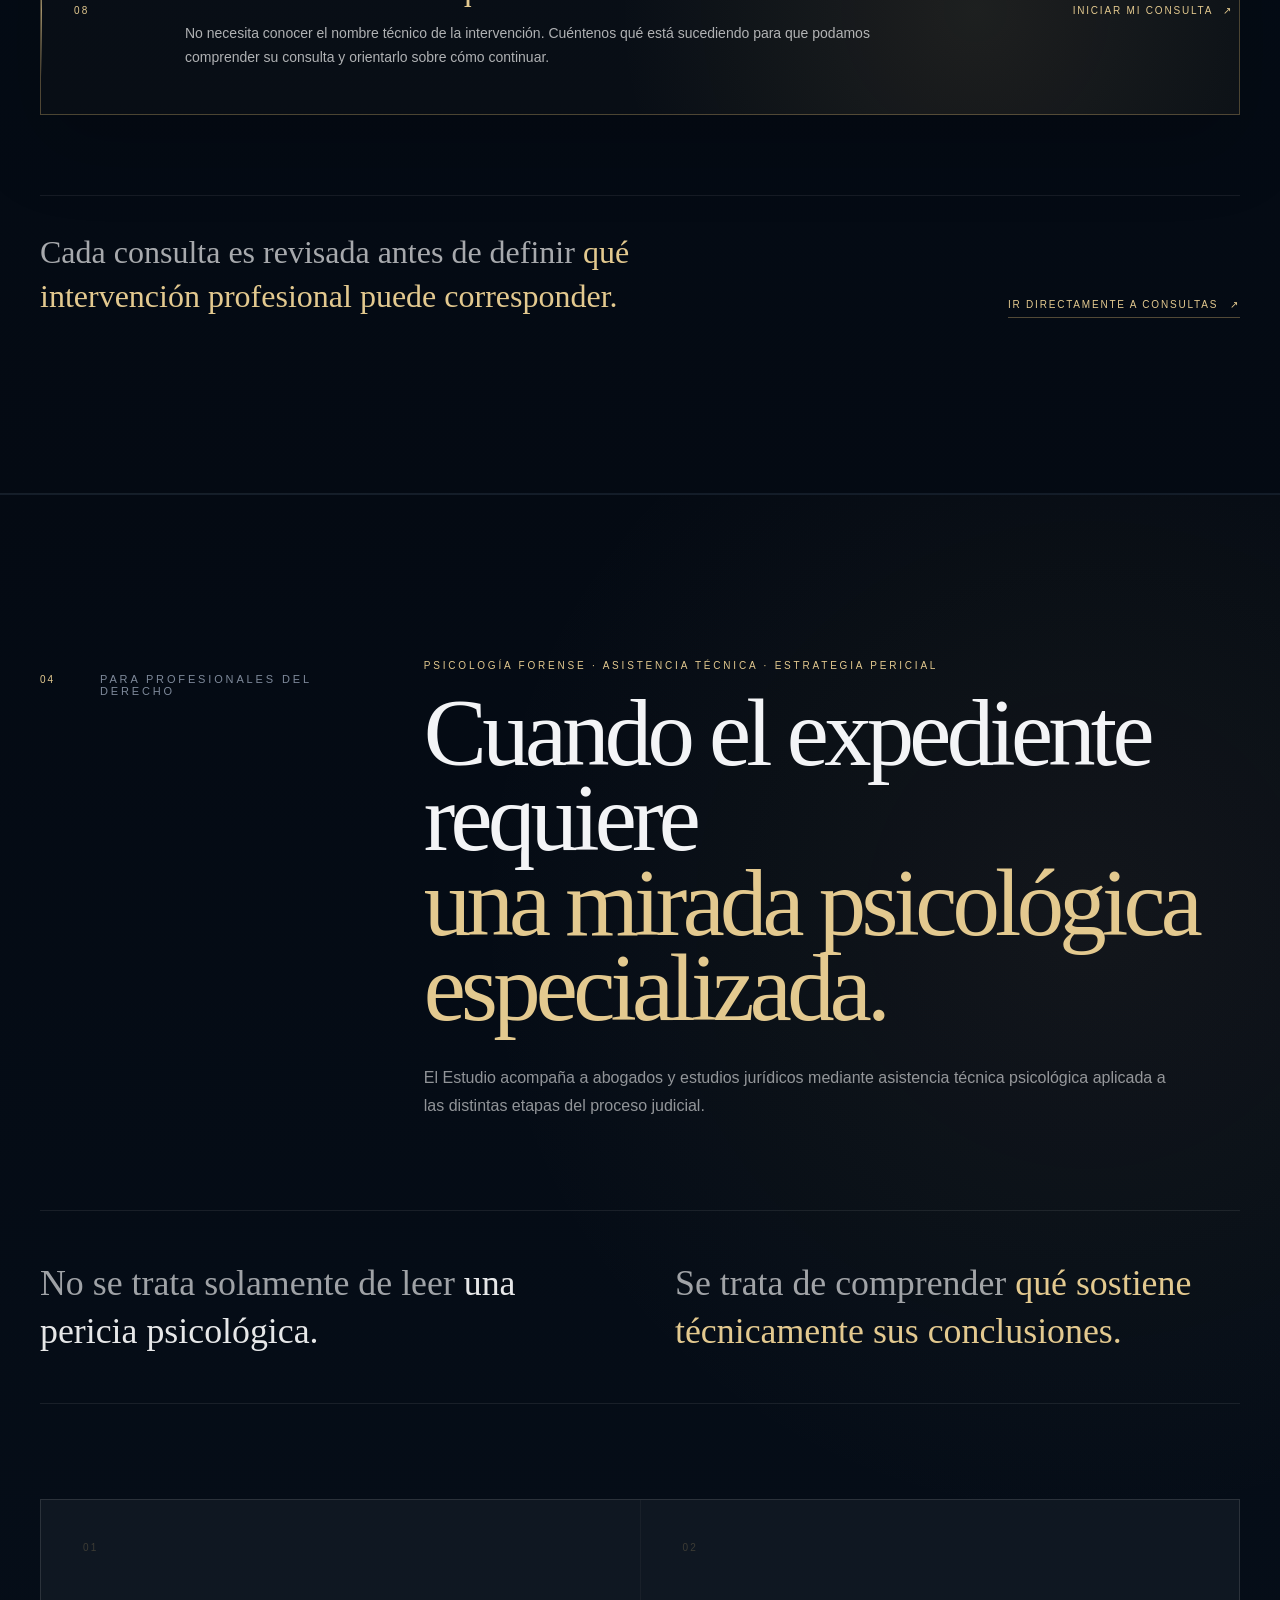
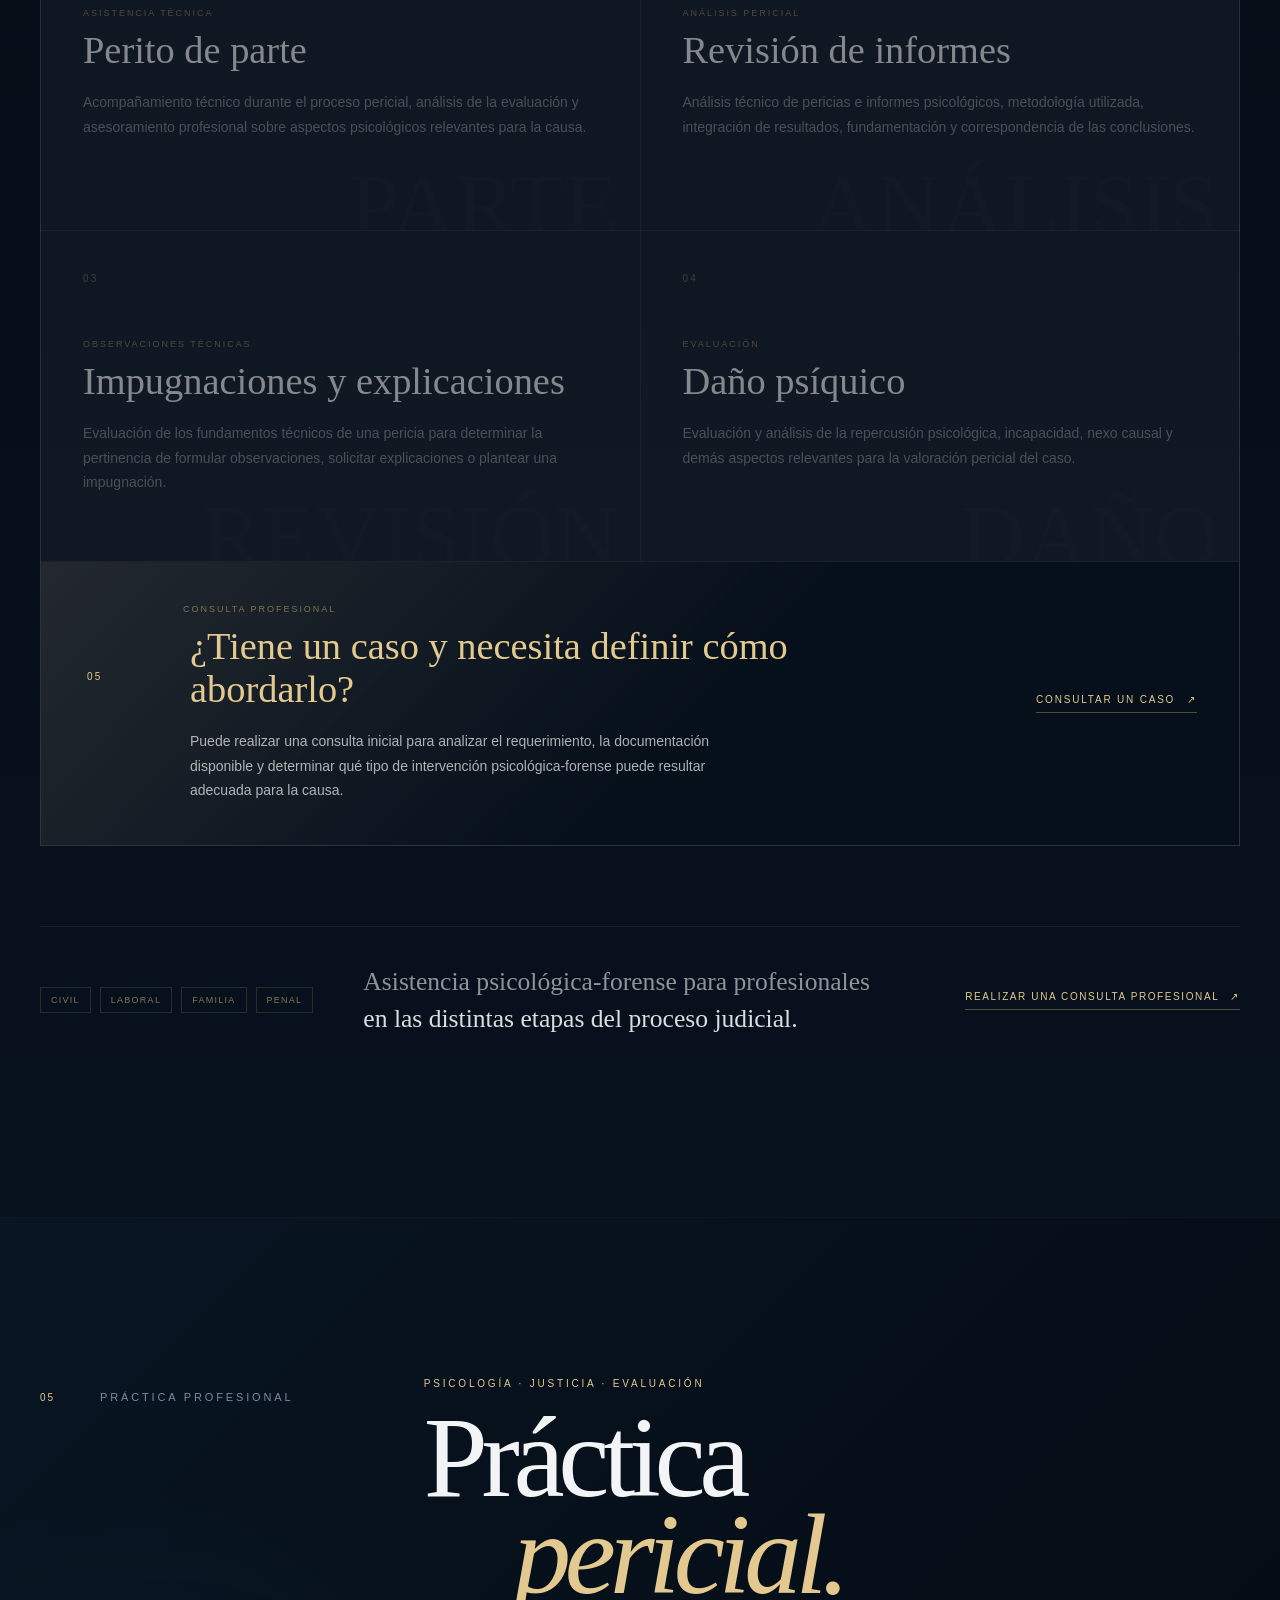
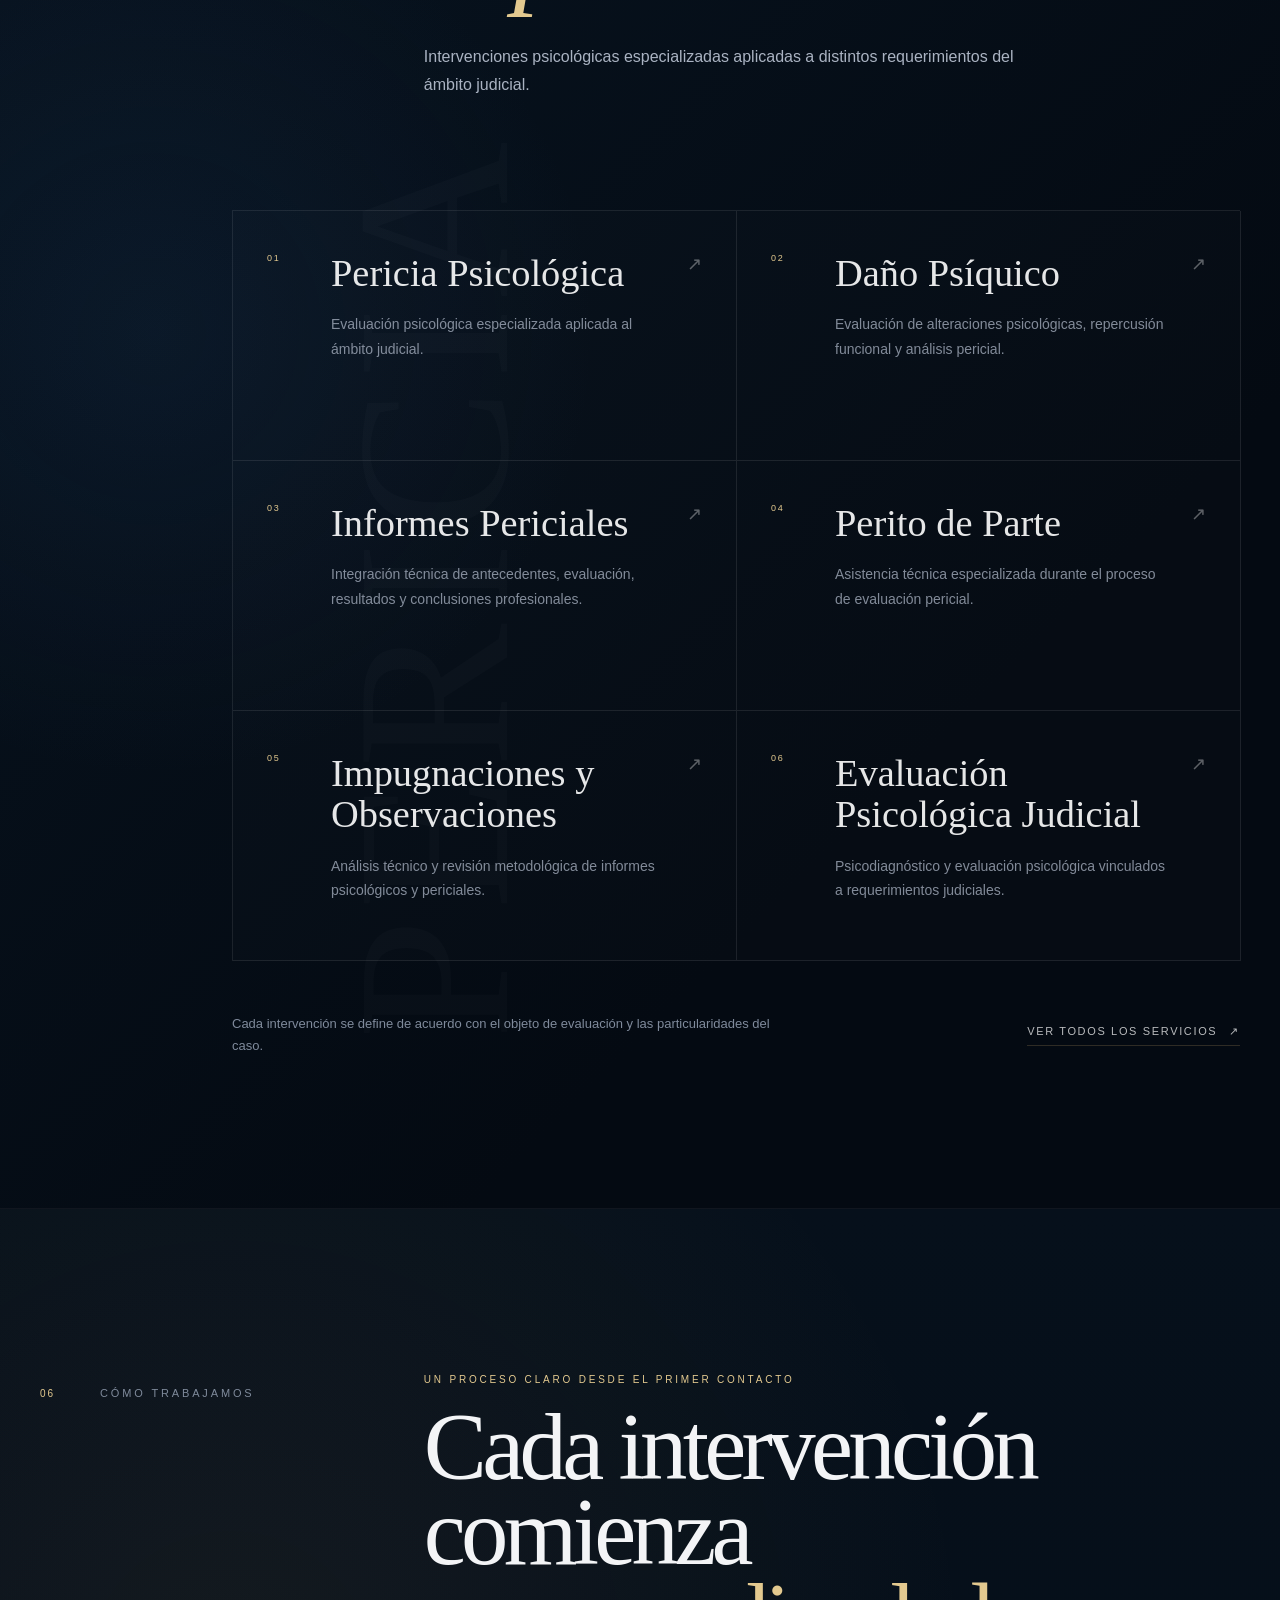
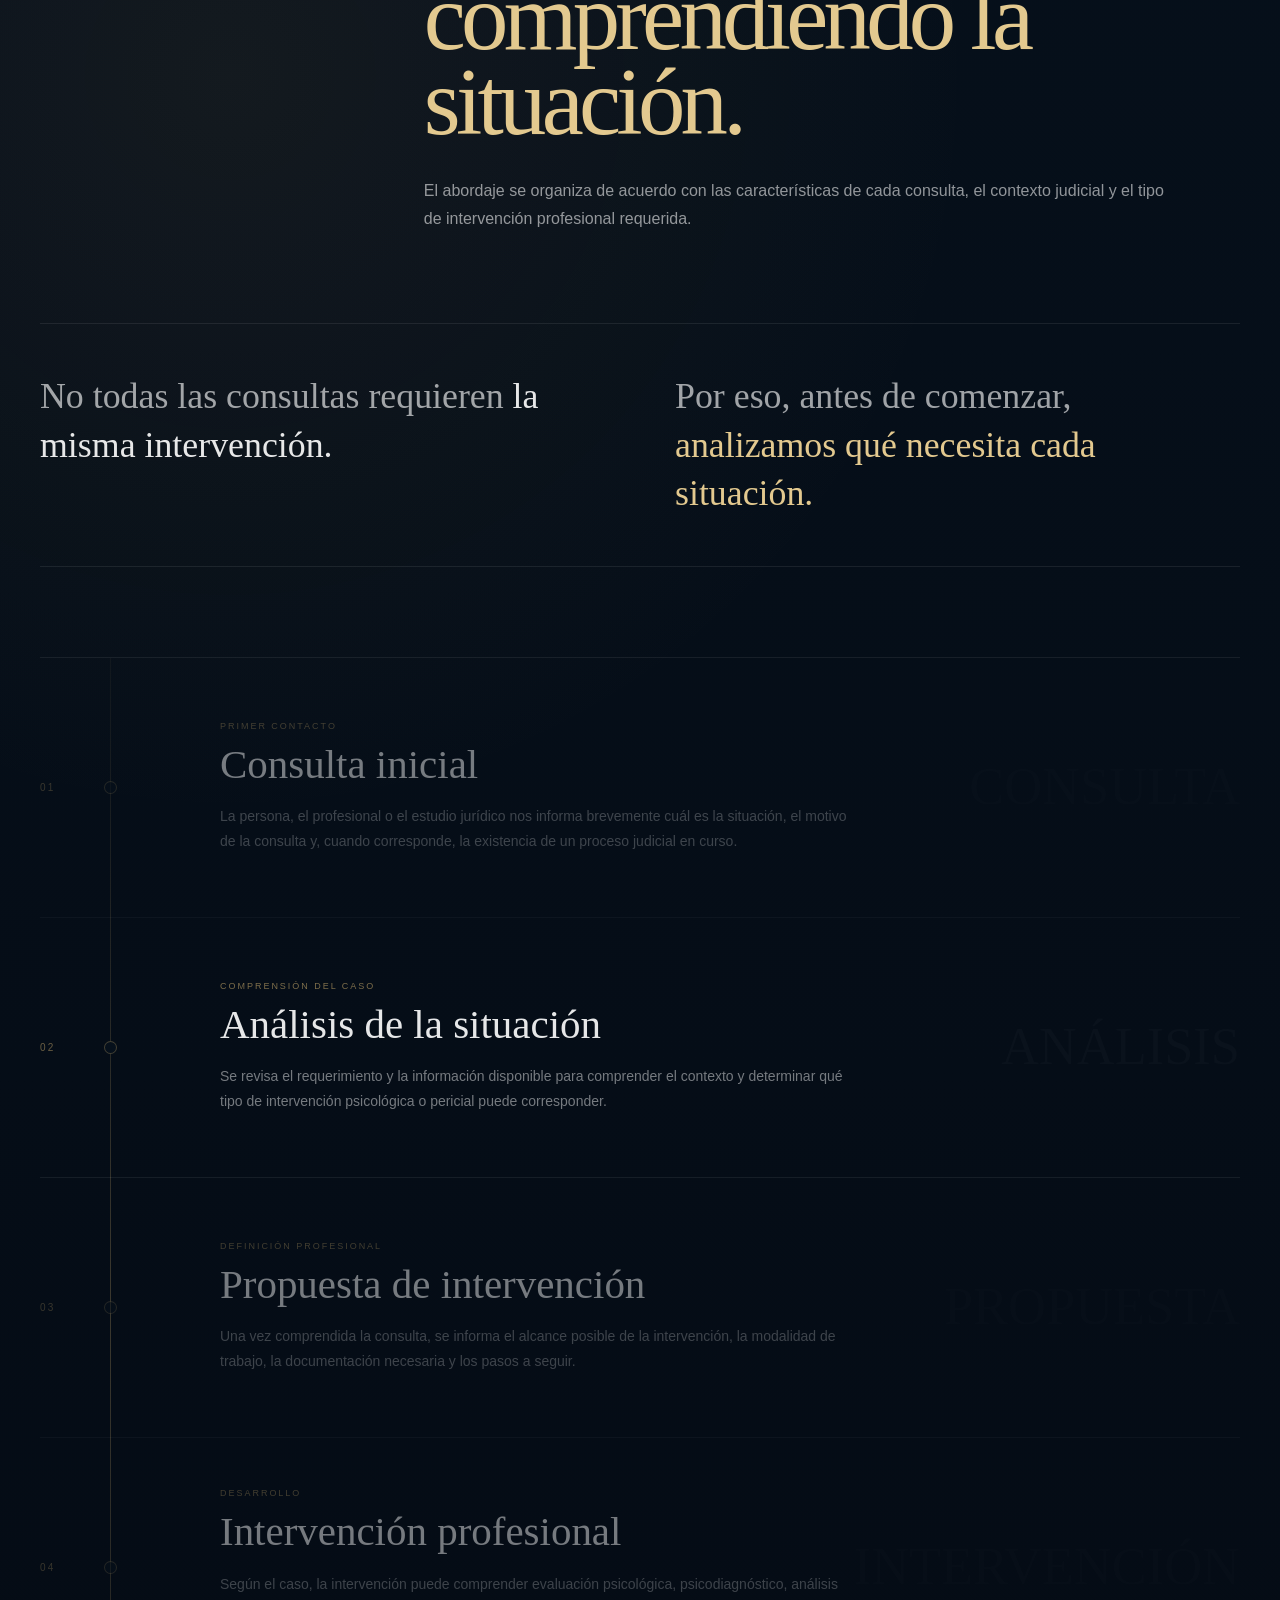
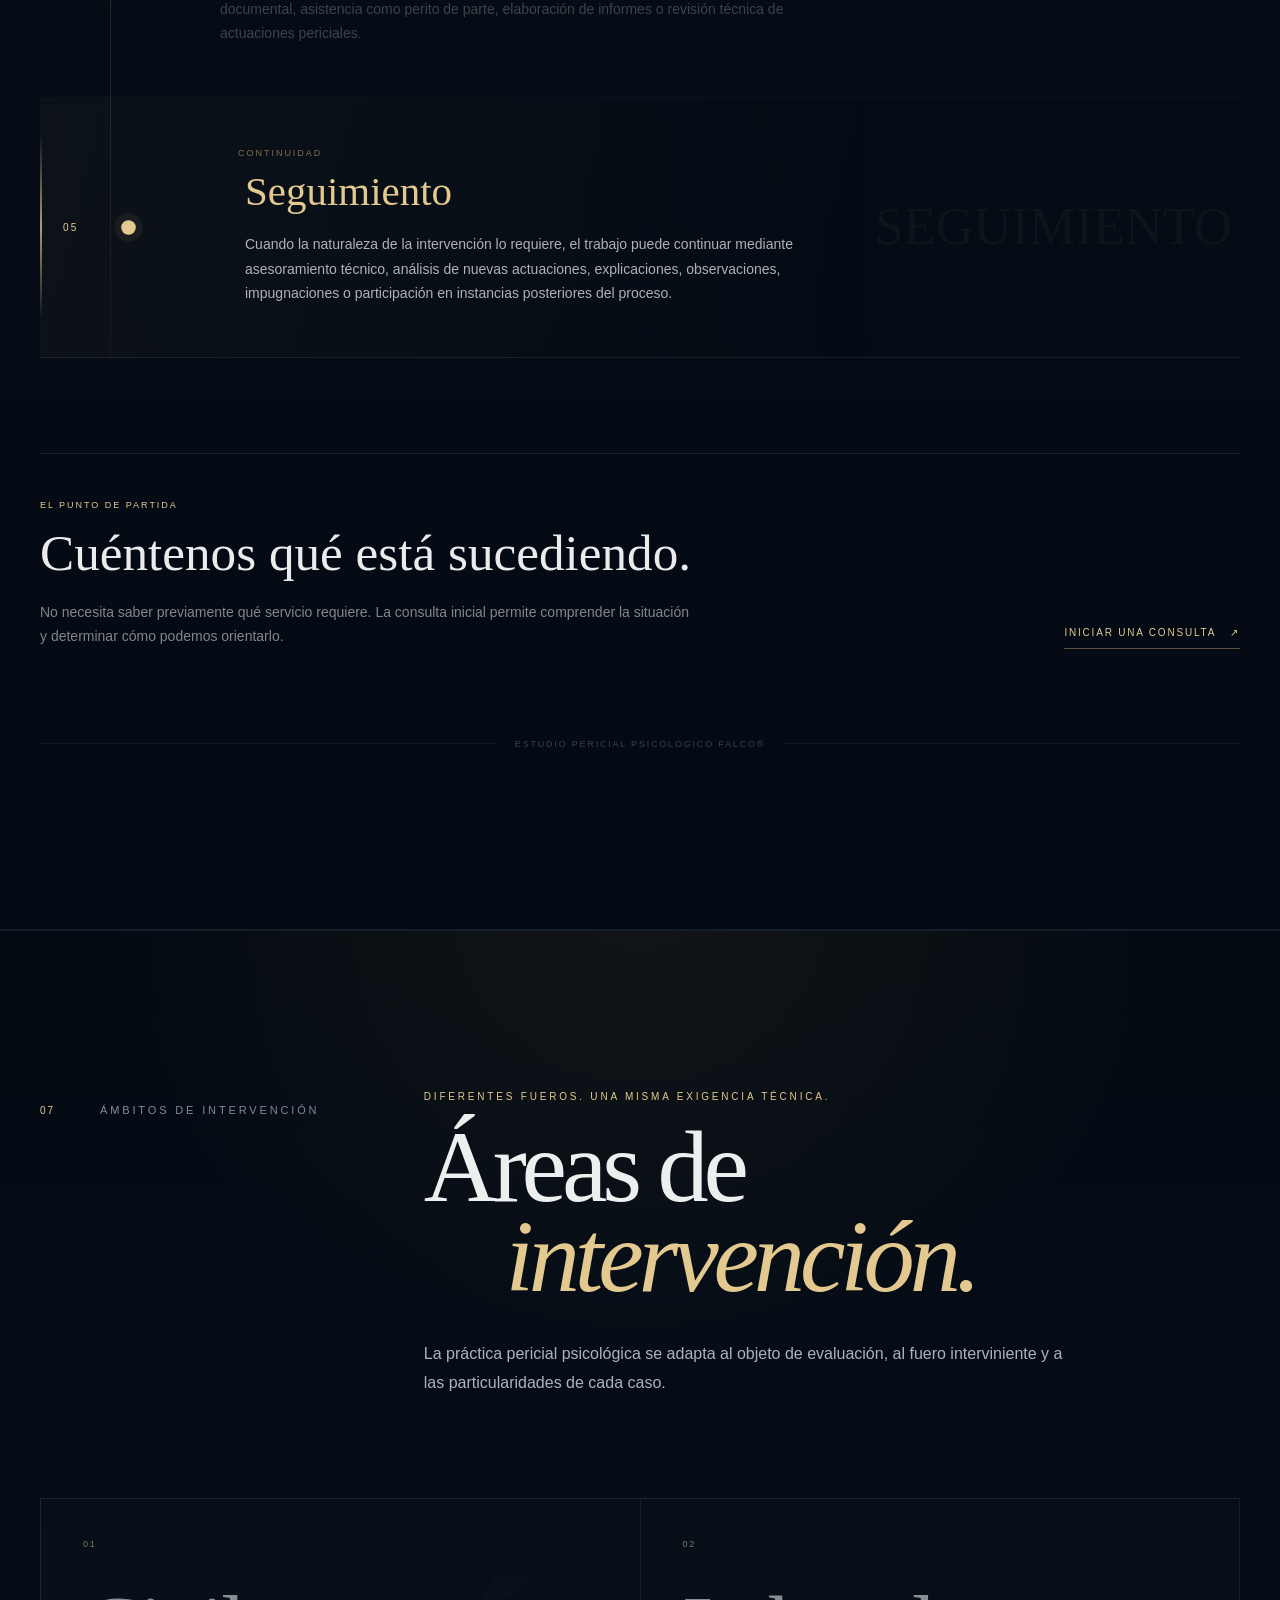
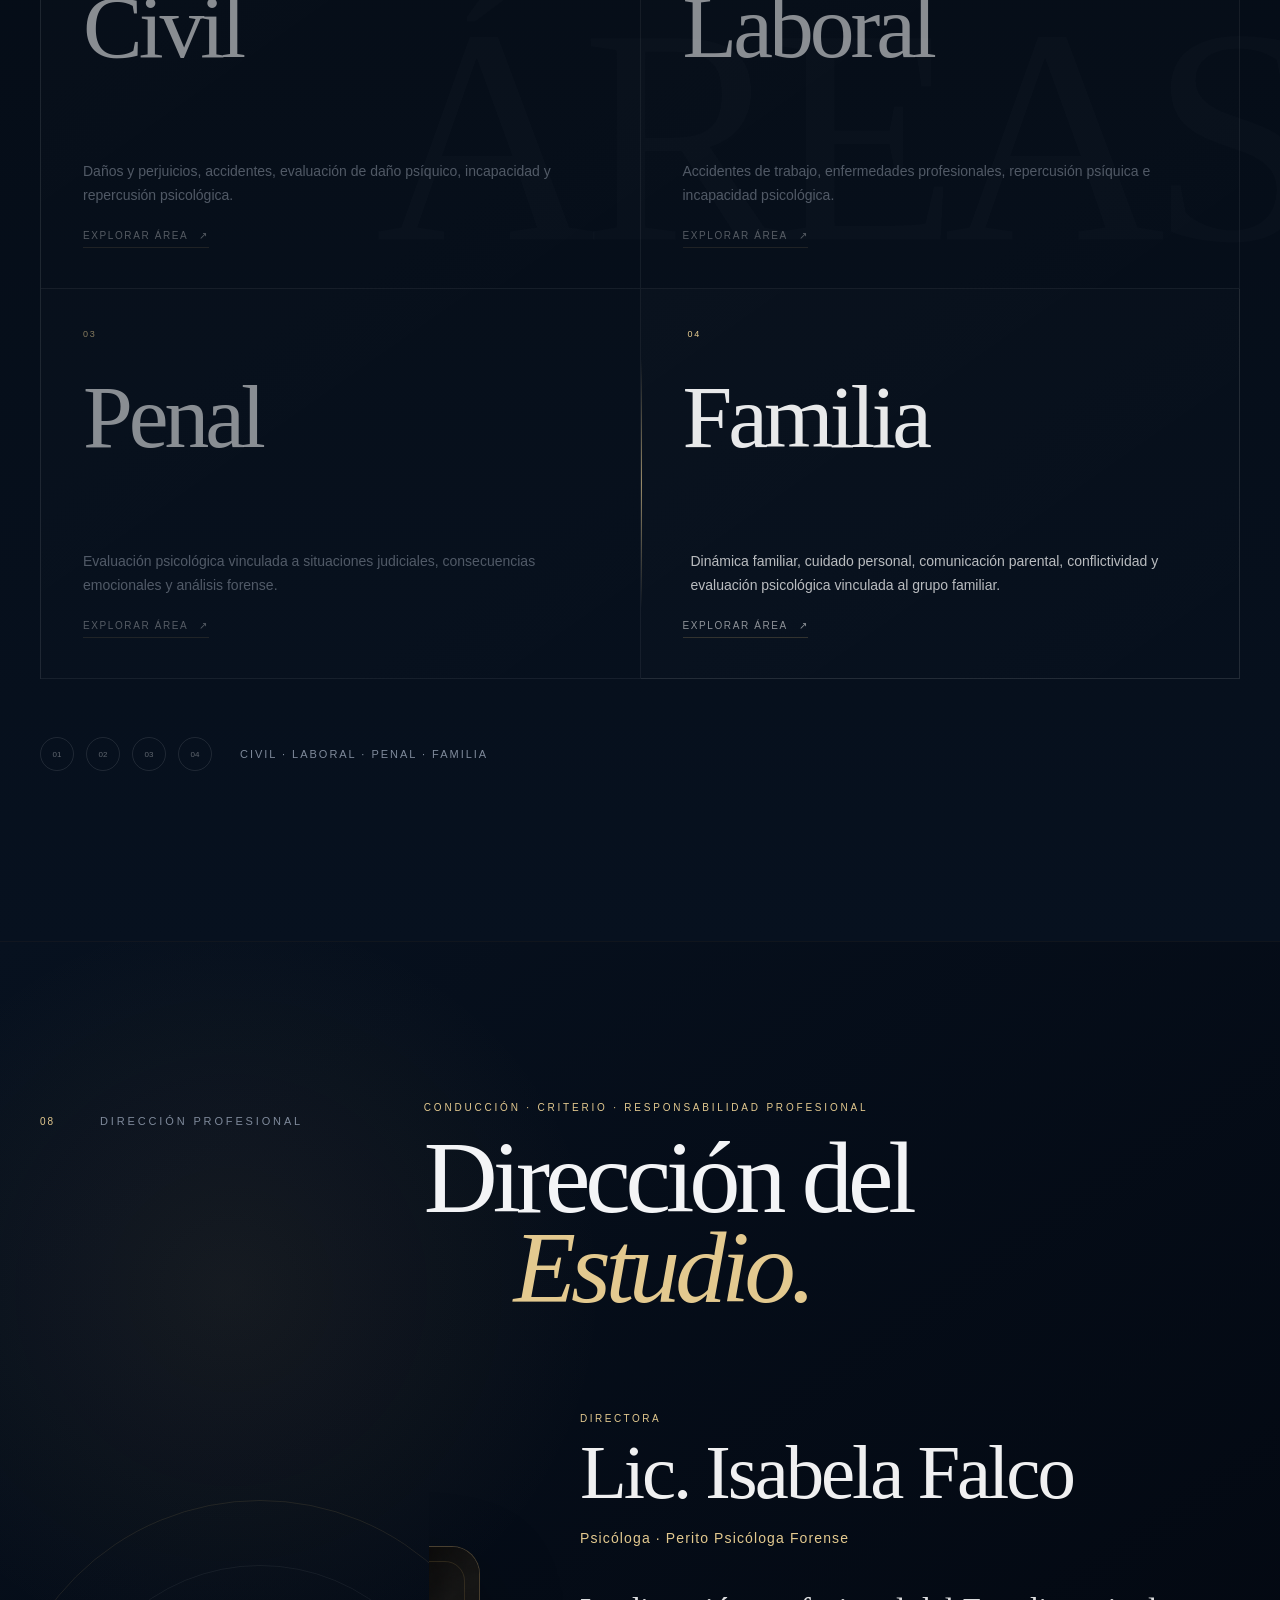
==== commit 32c97502: "Agrega acceso a Como trabaja el Estudio" ====
--- a/index.html
+++ b/index.html
@@ -236,17 +236,77 @@
 />
 
 
+<!-- =====================================================
+     ESTILOS
+====================================================== -->
+
+<link
+  rel="stylesheet"
+  href="./css/estudio-falco.css"
+/>
+
+<!-- Aviso flotante · Cómo trabaja el Estudio -->
+<link
+  rel="stylesheet"
+  href="./como-trabaja-float.css"
+/>
+
+</head>
+
+<body>
+
   <!-- =====================================================
-       ESTILOS
+       AVISO FLOTANTE · CÓMO TRABAJA EL ESTUDIO
   ====================================================== -->
 
-  <link
-    rel="stylesheet"
-    href="./css/estudio-falco.css"
-  />
-</head>
-
-<body>
+  <aside
+    class="falco-como-trabaja-float"
+    id="falcoComoTrabajaFloat"
+    aria-label="Información sobre la modalidad de trabajo del Estudio"
+  >
+
+    <button
+      type="button"
+      class="falco-como-trabaja-float__cerrar"
+      id="falcoComoTrabajaCerrar"
+      aria-label="Cerrar aviso"
+    >
+      ×
+    </button>
+
+    <a
+      href="https://periciapsicologicafalco.ar/como-trabaja-el-estudio.html"
+      class="falco-como-trabaja-float__enlace"
+      target="_blank"
+      rel="noopener noreferrer"
+    >
+
+      <span class="falco-como-trabaja-float__eyebrow">
+        Antes de consultar
+      </span>
+
+      <strong>
+        Conozca cómo trabaja el Estudio
+      </strong>
+
+      <span class="falco-como-trabaja-float__accion">
+        Leer información
+        <b aria-hidden="true">→</b>
+      </span>
+
+    </a>
+
+  </aside>
+
+  <!-- FIN AVISO FLOTANTE -->
+
+
+  <!-- =========================
+       NAVEGACIÓN
+  ========================== -->
+
+
+
 
   <!-- =========================
        NAVEGACIÓN
@@ -3523,5 +3583,35 @@
 
 
   <script src="./js/estudio-falco.js"></script>
+
+
+<!-- =====================================================
+     AVISO FLOTANTE · CÓMO TRABAJA EL ESTUDIO
+====================================================== -->
+
+<script>
+document.addEventListener("DOMContentLoaded", () => {
+
+  const aviso = document.getElementById("falcoComoTrabajaFloat");
+  const cerrar = document.getElementById("falcoComoTrabajaCerrar");
+
+  if (!aviso || !cerrar) return;
+
+  cerrar.addEventListener("click", () => {
+
+    aviso.classList.add("is-closing");
+
+    setTimeout(() => {
+      aviso.remove();
+    }, 300);
+
+  });
+
+});
+</script>
+
+
+
+
 </body>
 </html>
--- a/como-trabaja-float.css
+++ b/como-trabaja-float.css
@@ -0,0 +1,347 @@
+/* =========================================================
+   FALCO® · AVISO FLOTANTE
+   CÓMO TRABAJA EL ESTUDIO
+========================================================= */
+
+.falco-como-trabaja-float {
+  position: fixed;
+  right: 28px;
+  bottom: 28px;
+  z-index: 99999;
+
+  width: min(255px, calc(100vw - 32px));
+
+  background:
+    linear-gradient(
+      145deg,
+      rgba(10, 22, 38, 0.98),
+      rgba(5, 13, 25, 0.99)
+    );
+
+  border: 1px solid rgba(214, 180, 108, 0.34);
+  border-radius: 16px;
+
+  box-shadow:
+    0 24px 70px rgba(0, 0, 0, 0.42),
+    inset 0 1px 0 rgba(255, 255, 255, 0.03);
+
+  backdrop-filter: blur(18px);
+  -webkit-backdrop-filter: blur(18px);
+
+  overflow: hidden;
+
+  opacity: 0;
+  transform: translateY(18px);
+
+  animation: falcoComoTrabajaEntrada 0.65s ease 1.2s forwards;
+}
+
+
+/* Línea dorada superior */
+
+.falco-como-trabaja-float::before {
+  content: "";
+  position: absolute;
+  top: 0;
+  left: 18px;
+  right: 18px;
+
+  height: 1px;
+
+  background:
+    linear-gradient(
+      90deg,
+      transparent,
+      rgba(240, 216, 154, 0.7),
+      transparent
+    );
+}
+
+
+/* =========================================================
+   ENLACE
+========================================================= */
+
+.falco-como-trabaja-float__enlace {
+  display: block;
+
+  padding: 12px 38px 11px 16px;
+
+  color: #f5f7fb;
+  text-decoration: none;
+
+  transition:
+    background 0.25s ease,
+    transform 0.25s ease;
+}
+
+.falco-como-trabaja-float__enlace:hover {
+  background: rgba(214, 180, 108, 0.05);
+}
+
+
+/* =========================================================
+   TEXTO SUPERIOR
+========================================================= */
+
+.falco-como-trabaja-float__eyebrow {
+  display: block;
+
+  margin-bottom: 2px;
+
+  font-family: Inter, Montserrat, Arial, sans-serif;
+  font-size: 0.56rem;
+  font-weight: 700;
+  letter-spacing: 0.12em;
+  text-transform: uppercase;
+
+  color: #d6b46c;
+}
+
+
+/* =========================================================
+   TÍTULO
+========================================================= */
+
+.falco-como-trabaja-float__enlace strong {
+  display: block;
+
+  max-width: 185px;
+
+  font-family: "Playfair Display", Georgia, serif;
+  font-size: 0.88rem;
+  line-height: 1.2;
+  font-weight: 600;
+
+  color: #ffffff;
+}
+
+
+/* =========================================================
+   ACCIÓN
+========================================================= */
+
+.falco-como-trabaja-float__accion {
+  display: inline-flex;
+  align-items: center;
+  gap: 7px;
+
+  margin-top: 4px;
+
+  font-family: Inter, Montserrat, Arial, sans-serif;
+  font-size: 0.66rem;
+  font-weight: 600;
+  letter-spacing: 0.02em;
+
+  color: #c7d0dd;
+}
+
+.falco-como-trabaja-float__accion b {
+  font-size: 0.85rem;
+  font-weight: 400;
+
+  color: #d6b46c;
+
+  transition: transform 0.22s ease;
+}
+
+.falco-como-trabaja-float__enlace:hover
+.falco-como-trabaja-float__accion b {
+  transform: translateX(4px);
+}
+
+
+/* =========================================================
+   BOTÓN CERRAR
+========================================================= */
+
+.falco-como-trabaja-float__cerrar {
+  position: absolute;
+  top: 6px;
+  right: 6px;
+
+  z-index: 2;
+
+  width: 23px;
+  height: 23px;
+
+  display: flex;
+  align-items: center;
+  justify-content: center;
+
+  padding: 0;
+
+  border: 1px solid rgba(255, 255, 255, 0.08);
+  border-radius: 50%;
+
+  background: rgba(255, 255, 255, 0.025);
+
+  color: rgba(255, 255, 255, 0.58);
+
+  font-family: Arial, sans-serif;
+  font-size: 0.9rem;
+  font-weight: 300;
+  line-height: 1;
+
+  cursor: pointer;
+
+  transition:
+    color 0.22s ease,
+    border-color 0.22s ease,
+    background 0.22s ease,
+    transform 0.22s ease;
+}
+
+.falco-como-trabaja-float__cerrar:hover {
+  color: #f0d89a;
+
+  border-color: rgba(214, 180, 108, 0.4);
+
+  background: rgba(214, 180, 108, 0.08);
+
+  transform: rotate(90deg);
+}
+
+
+/* =========================================================
+   CIERRE
+========================================================= */
+
+.falco-como-trabaja-float.is-closing {
+  animation: falcoComoTrabajaSalida 0.3s ease forwards;
+}
+
+
+/* =========================================================
+   ANIMACIONES
+========================================================= */
+
+@keyframes falcoComoTrabajaEntrada {
+
+  from {
+    opacity: 0;
+    transform: translateY(18px);
+  }
+
+  to {
+    opacity: 1;
+    transform: translateY(0);
+  }
+
+}
+
+@keyframes falcoComoTrabajaSalida {
+
+  from {
+    opacity: 1;
+    transform: translateY(0);
+  }
+
+  to {
+    opacity: 0;
+    transform: translateY(14px);
+  }
+
+}
+
+
+/* =========================================================
+   TABLET
+========================================================= */
+
+@media (max-width: 900px) {
+
+  .falco-como-trabaja-float {
+    right: 18px;
+    bottom: 18px;
+  }
+
+}
+
+
+/* =========================================================
+   CELULARES
+========================================================= */
+
+@media (max-width: 600px) {
+
+  .falco-como-trabaja-float {
+    right: 10px;
+    bottom: 10px;
+
+    width: min(205px, calc(100vw - 20px));
+
+    border-radius: 13px;
+  }
+
+  .falco-como-trabaja-float::before {
+    left: 13px;
+    right: 13px;
+  }
+
+  .falco-como-trabaja-float__enlace {
+    padding: 10px 32px 9px 12px;
+  }
+
+  .falco-como-trabaja-float__eyebrow {
+    margin-bottom: 1px;
+
+    font-size: 0.49rem;
+    letter-spacing: 0.09em;
+  }
+
+  .falco-como-trabaja-float__enlace strong {
+    max-width: 150px;
+
+    font-size: 0.77rem;
+    line-height: 1.16;
+  }
+
+  .falco-como-trabaja-float__accion {
+    margin-top: 3px;
+
+    gap: 5px;
+
+    font-size: 0.59rem;
+  }
+
+  .falco-como-trabaja-float__accion b {
+    font-size: 0.75rem;
+  }
+
+  .falco-como-trabaja-float__cerrar {
+    top: 5px;
+    right: 5px;
+
+    width: 20px;
+    height: 20px;
+
+    font-size: 0.78rem;
+  }
+
+}
+
+
+/* =========================================================
+   ACCESIBILIDAD
+========================================================= */
+
+@media (prefers-reduced-motion: reduce) {
+
+  .falco-como-trabaja-float {
+    opacity: 1;
+    transform: none;
+    animation: none;
+  }
+
+  .falco-como-trabaja-float.is-closing {
+    animation: none;
+    opacity: 0;
+  }
+
+  .falco-como-trabaja-float__cerrar,
+  .falco-como-trabaja-float__accion b {
+    transition: none;
+  }
+
+}
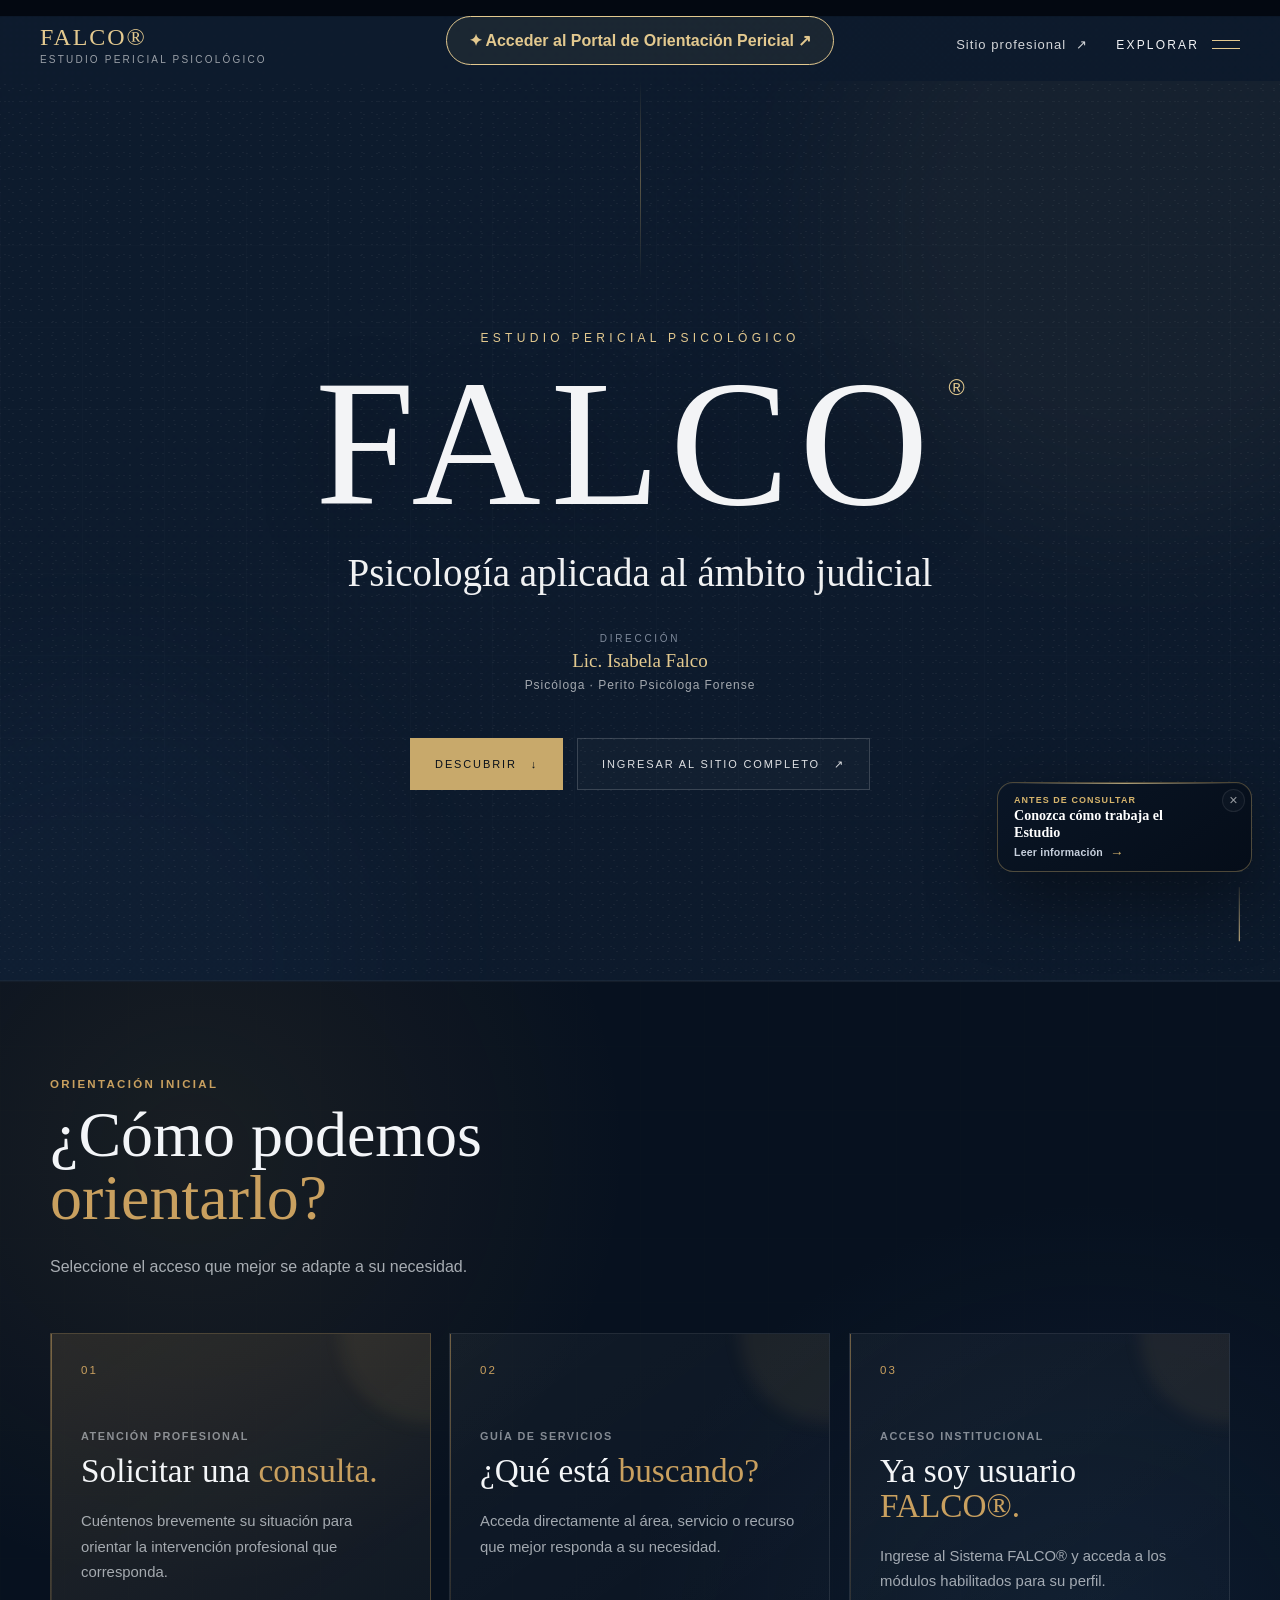
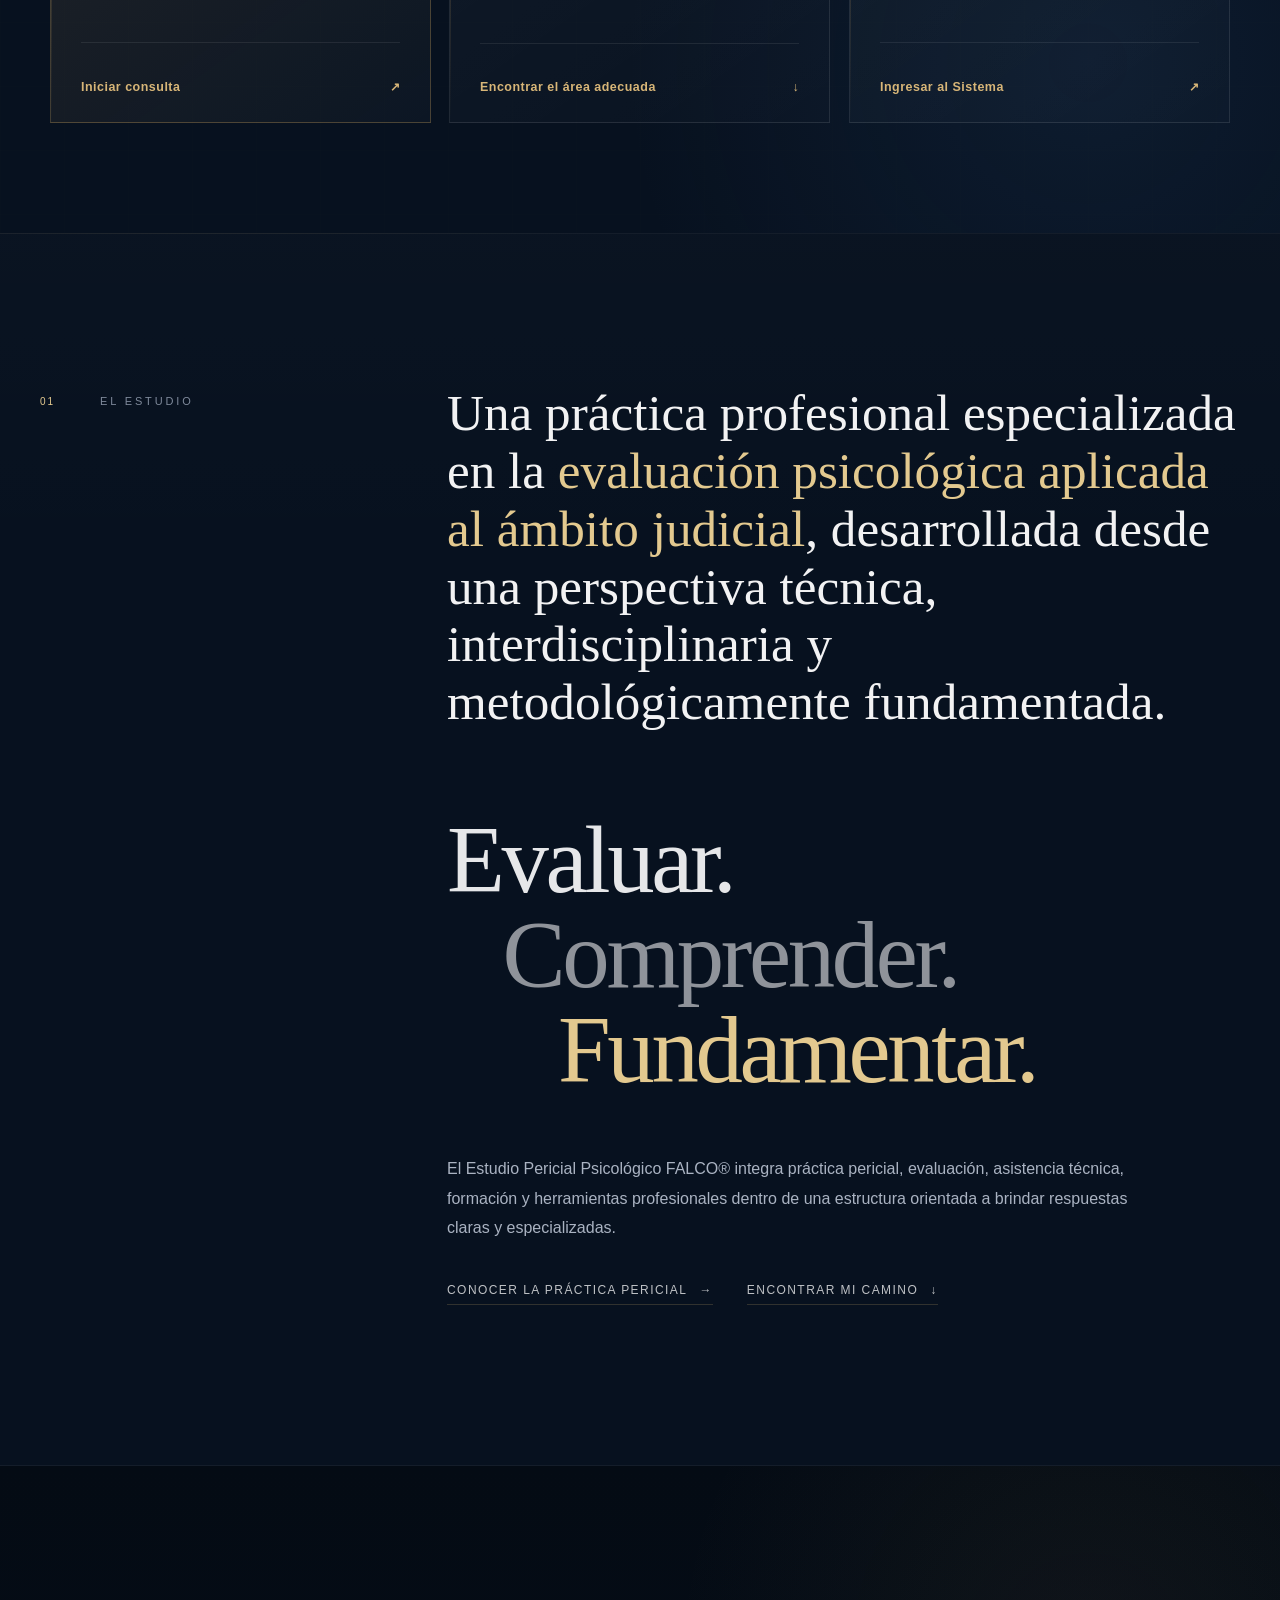
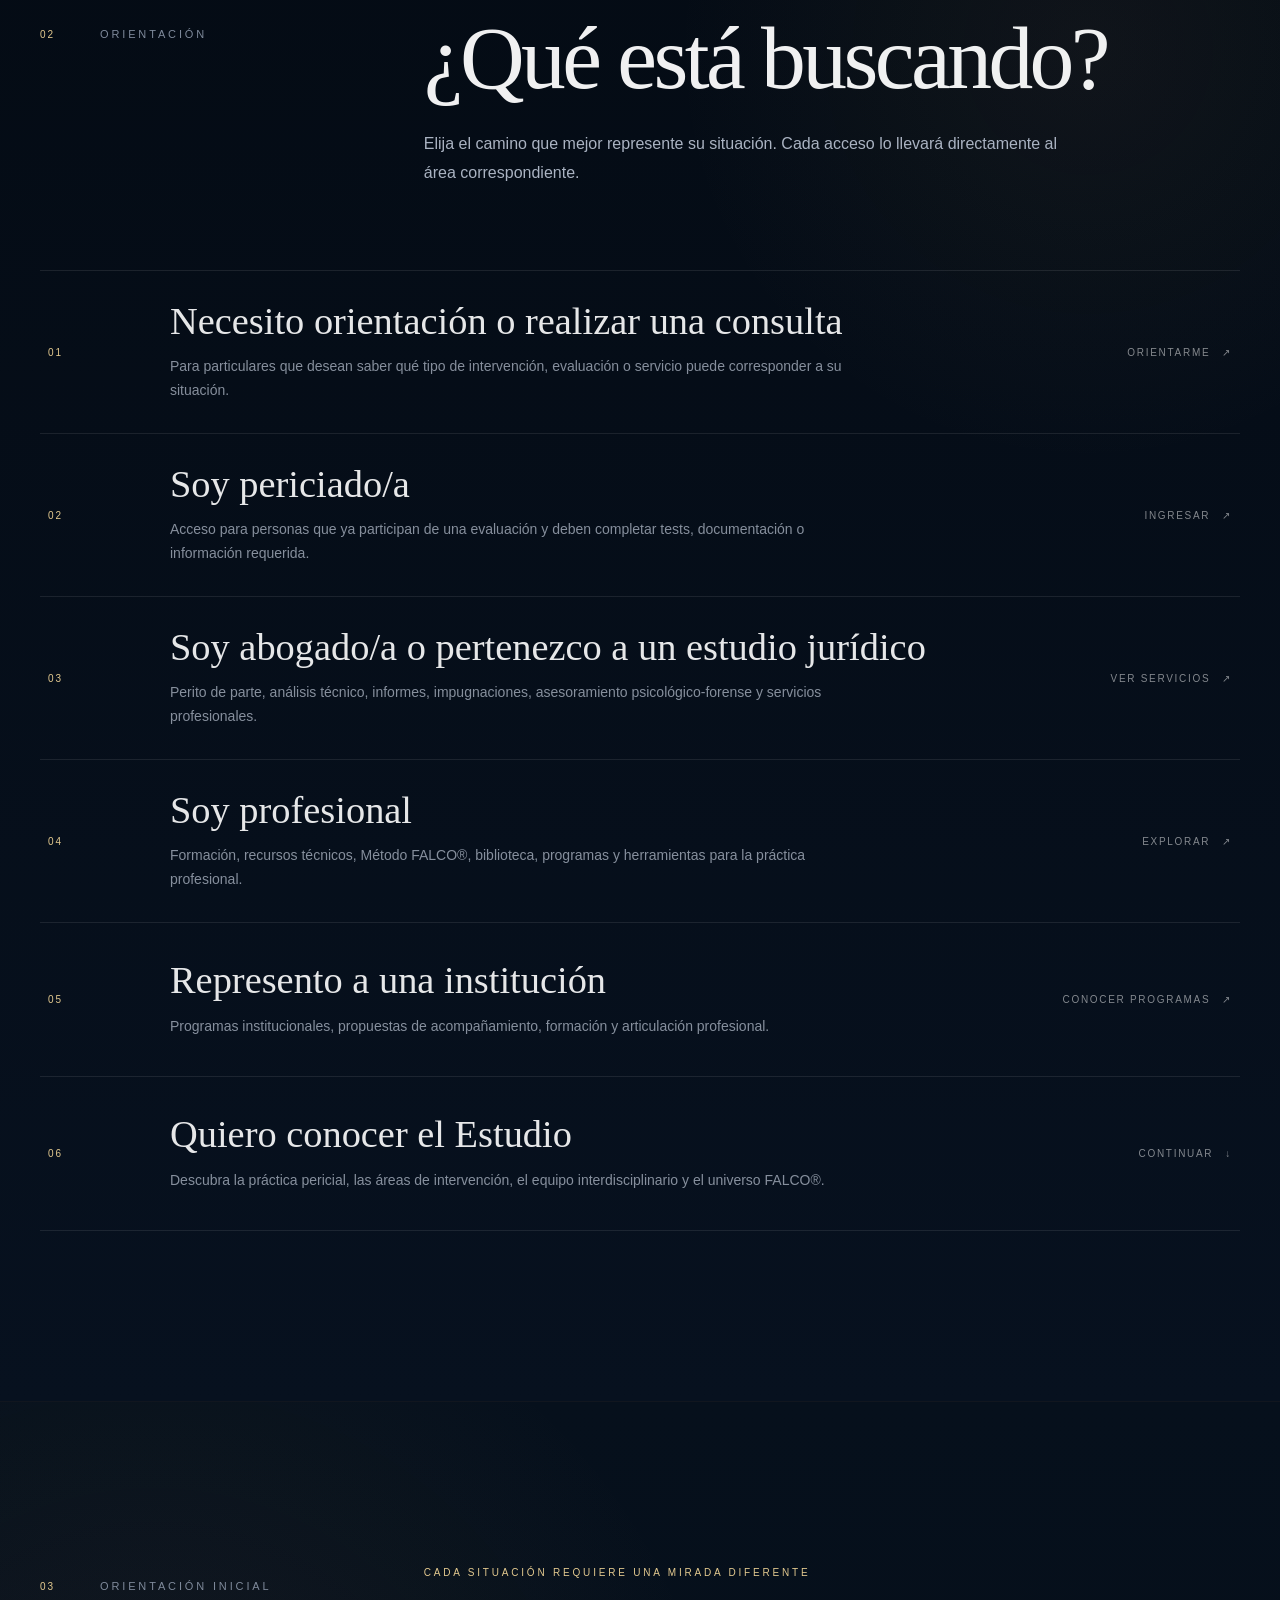
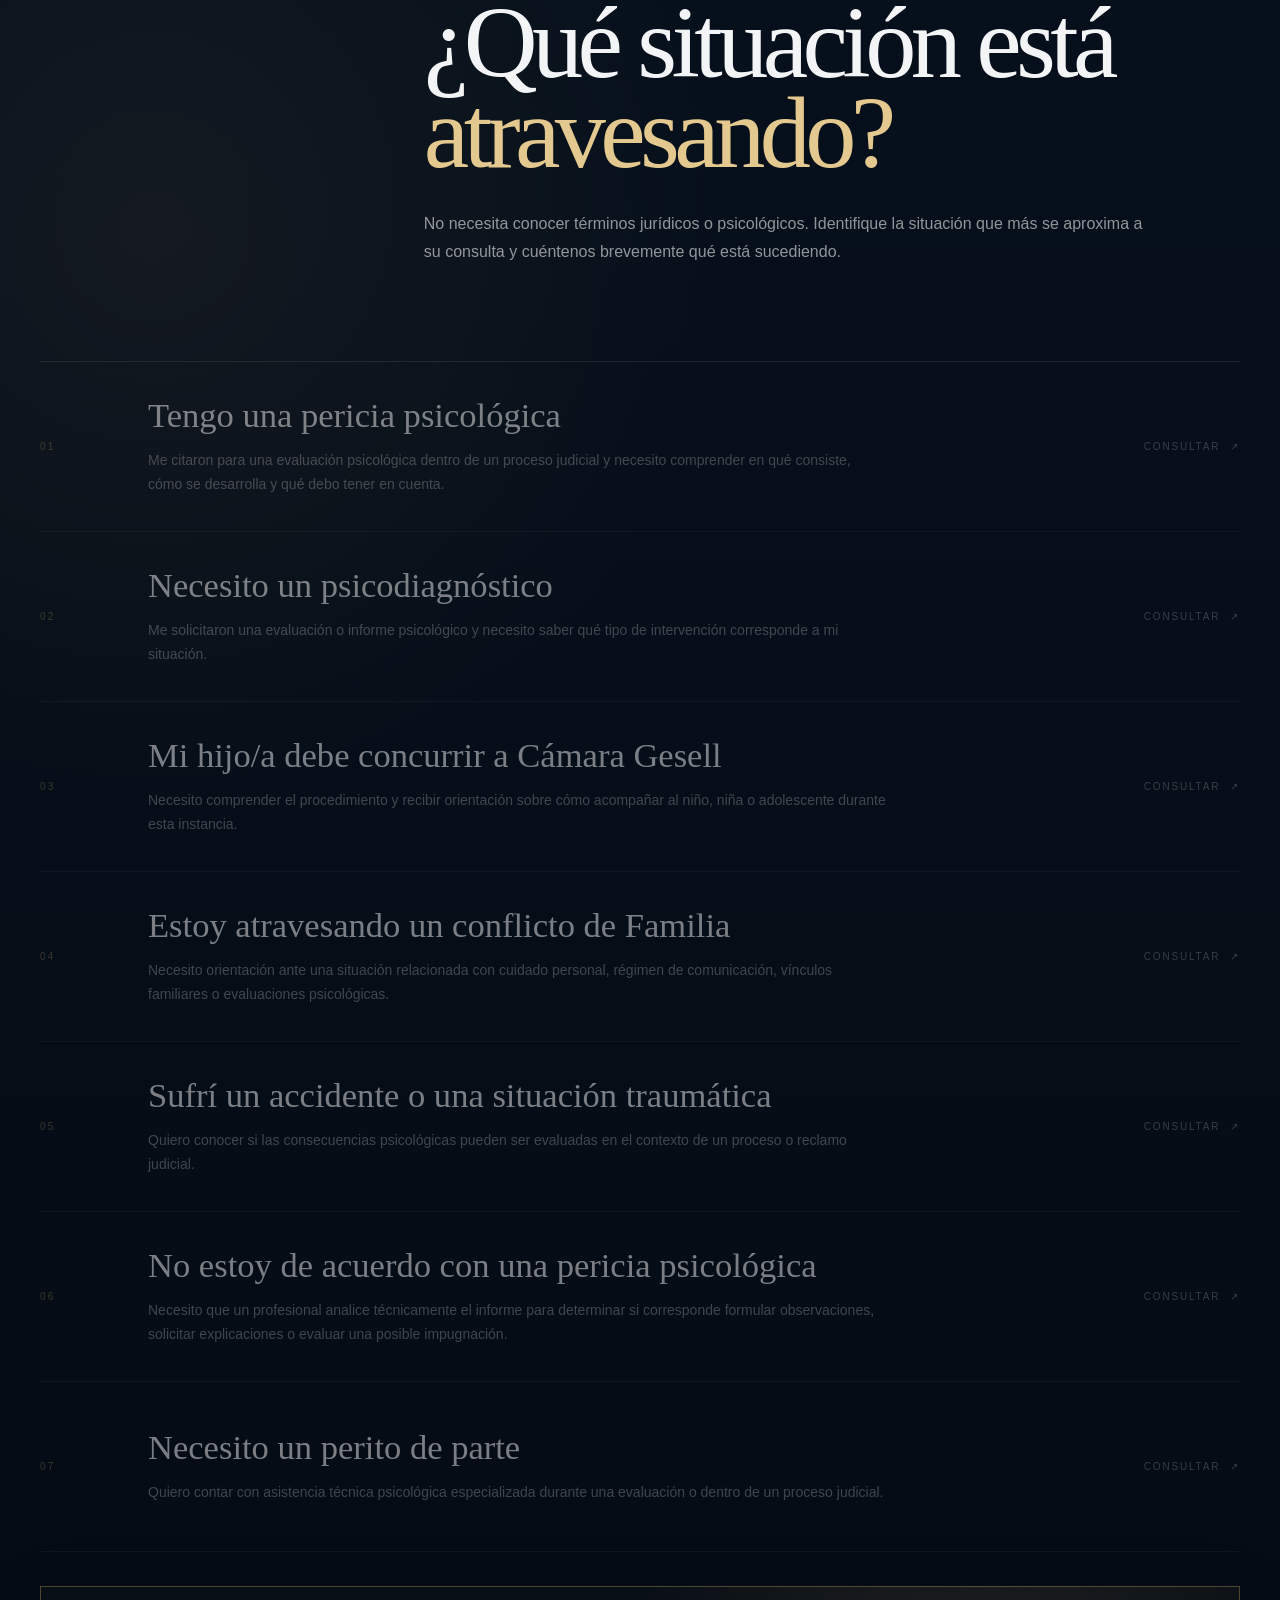
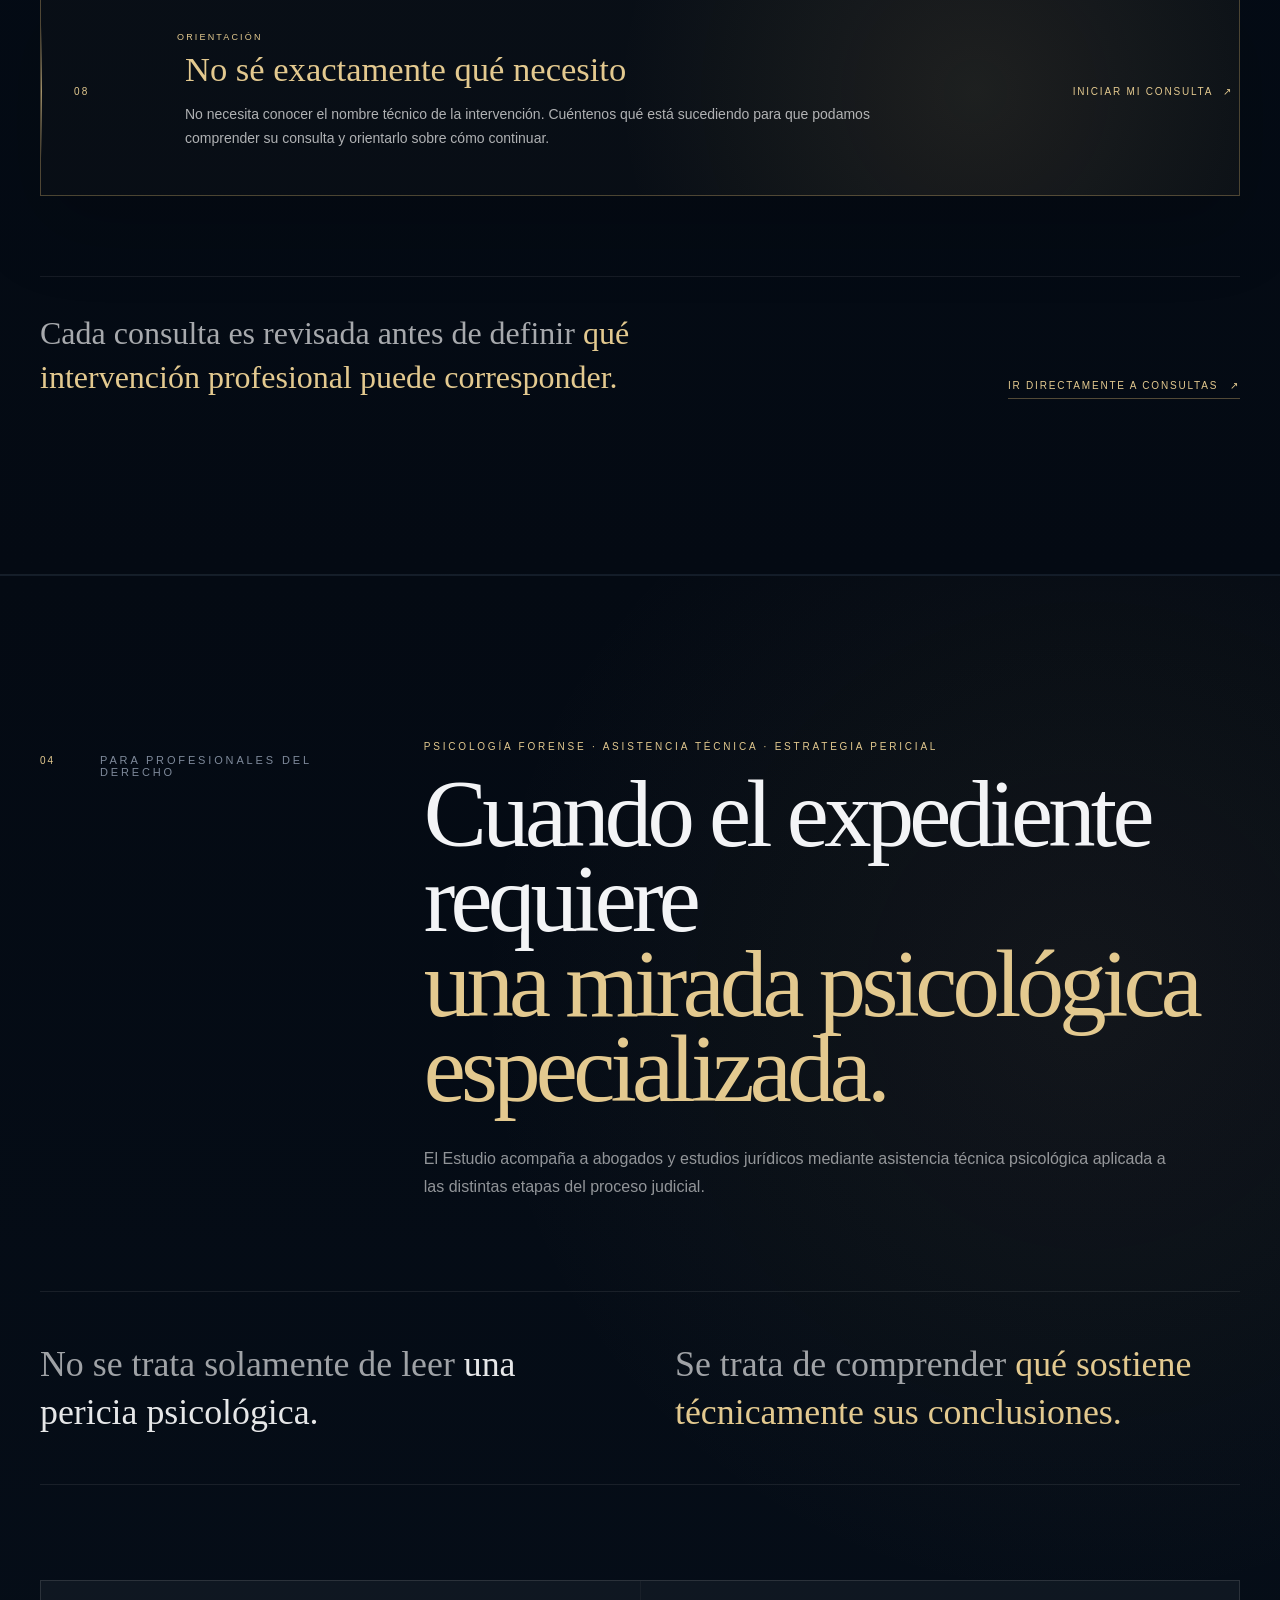
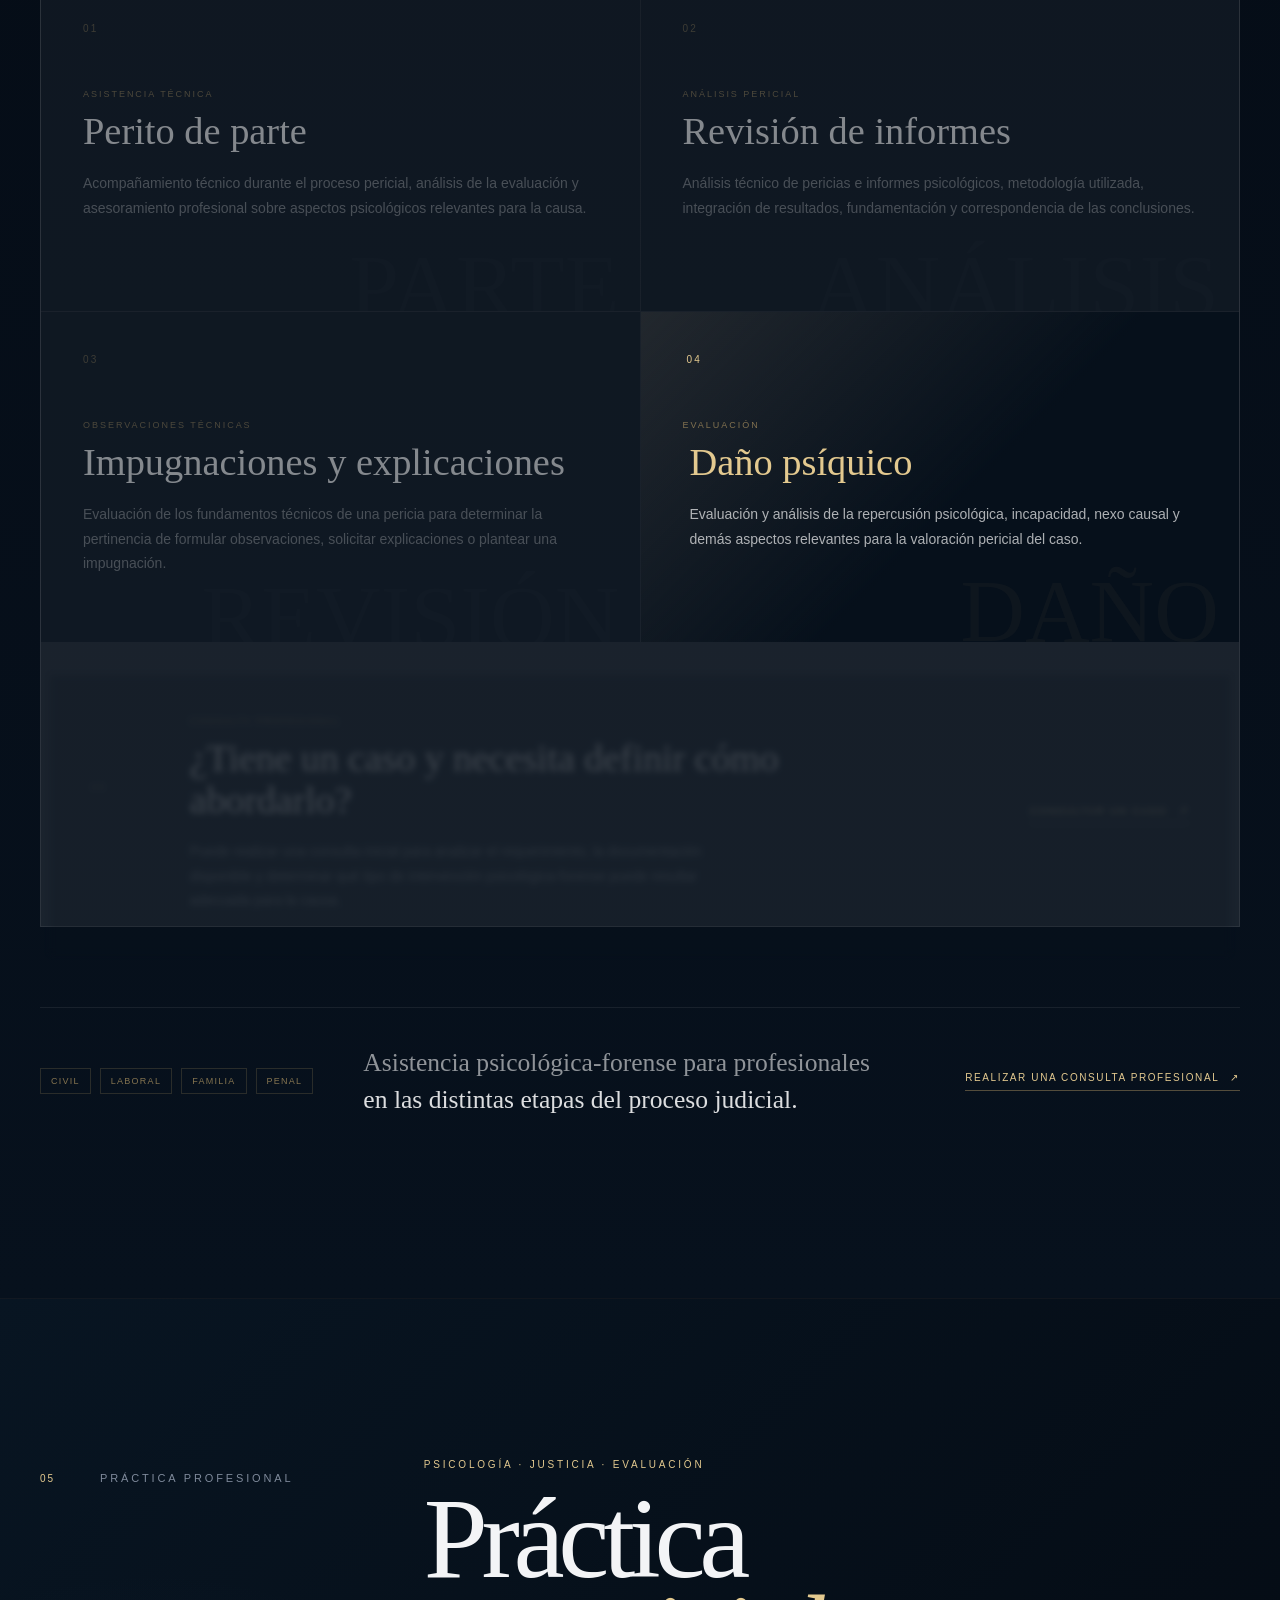
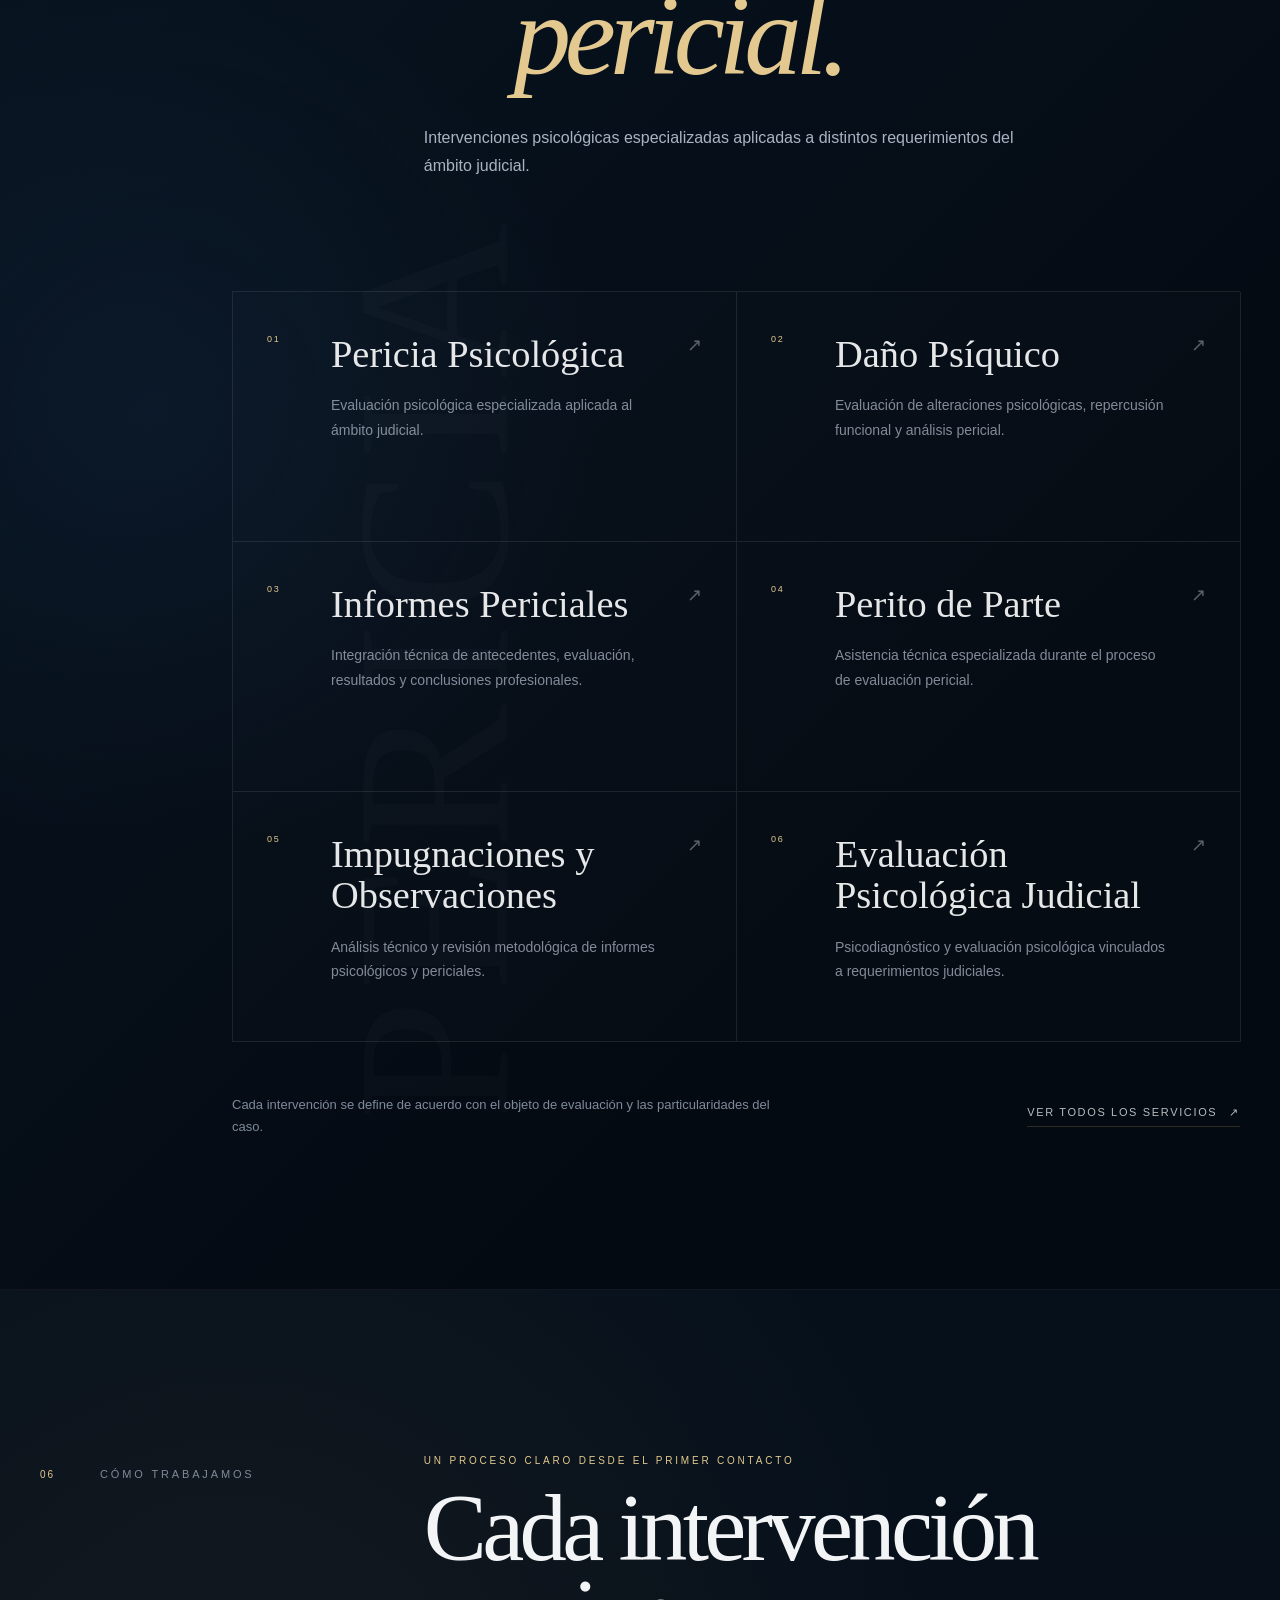
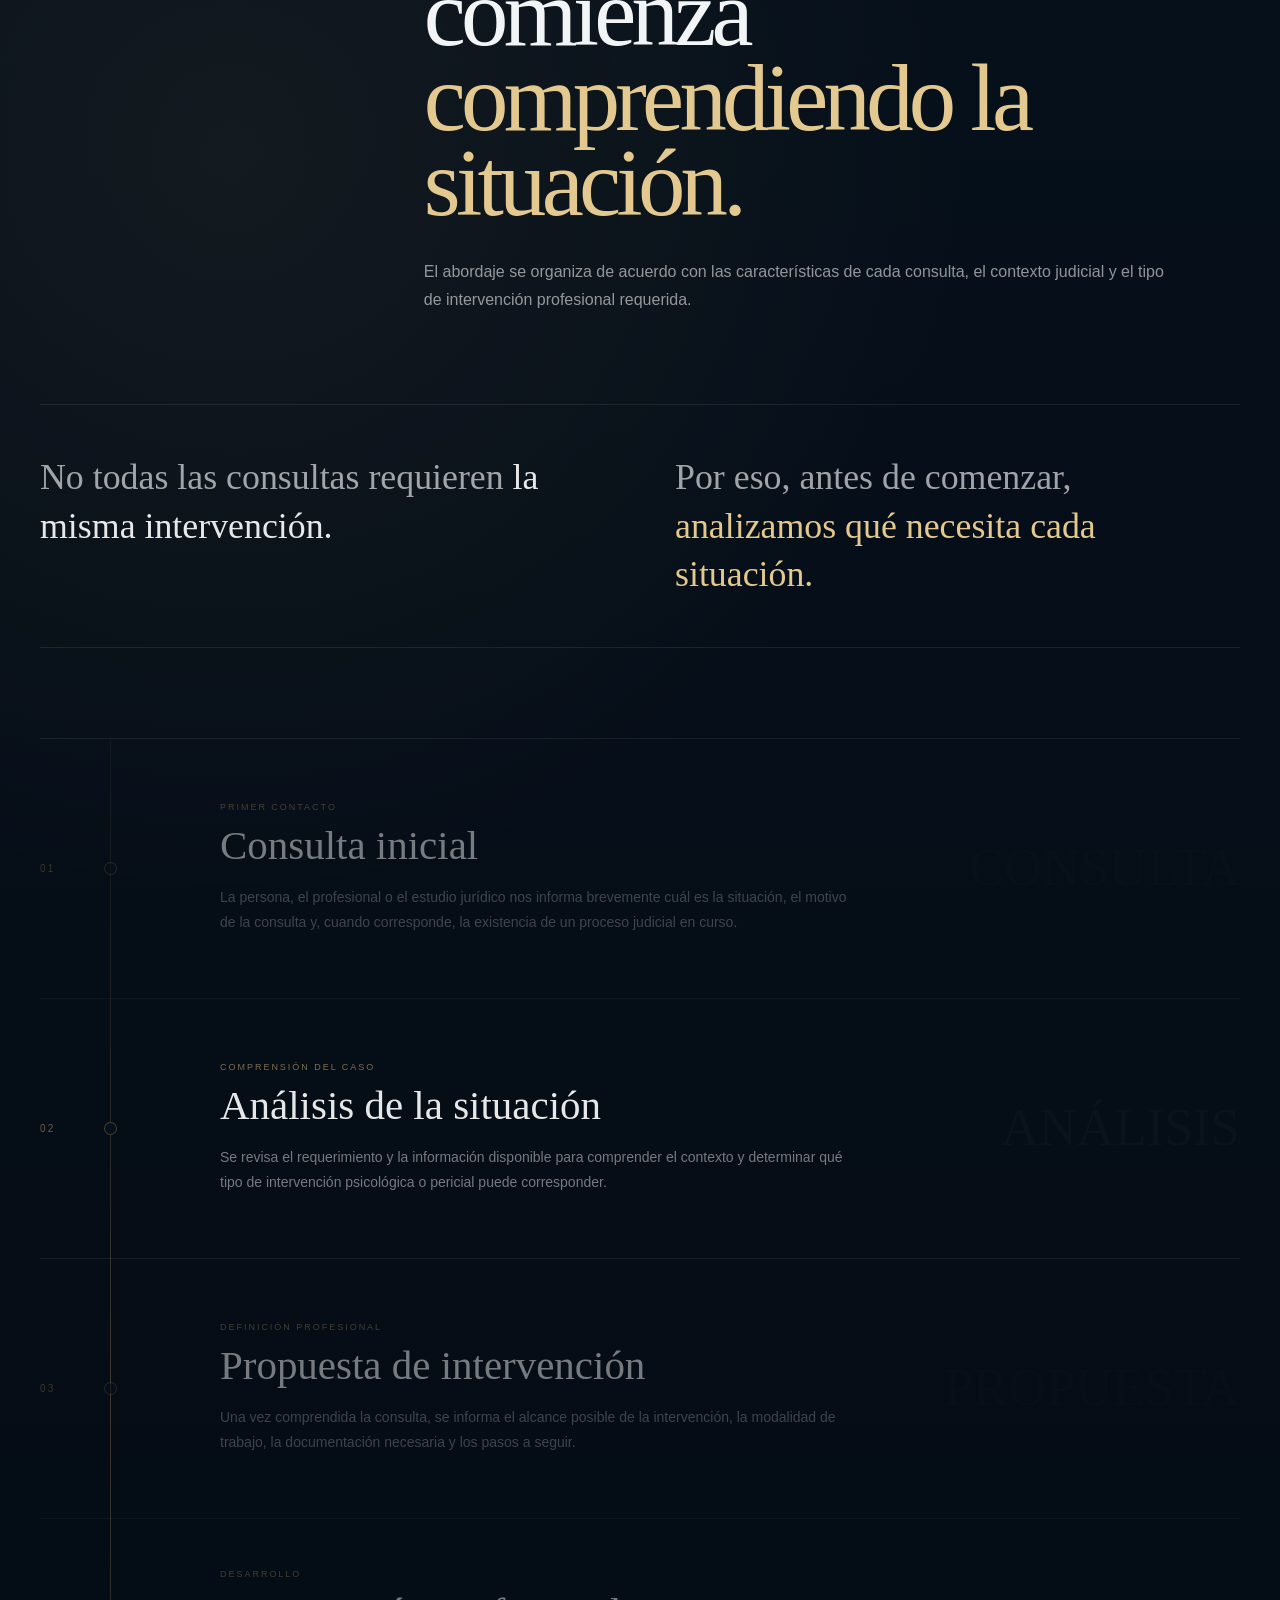
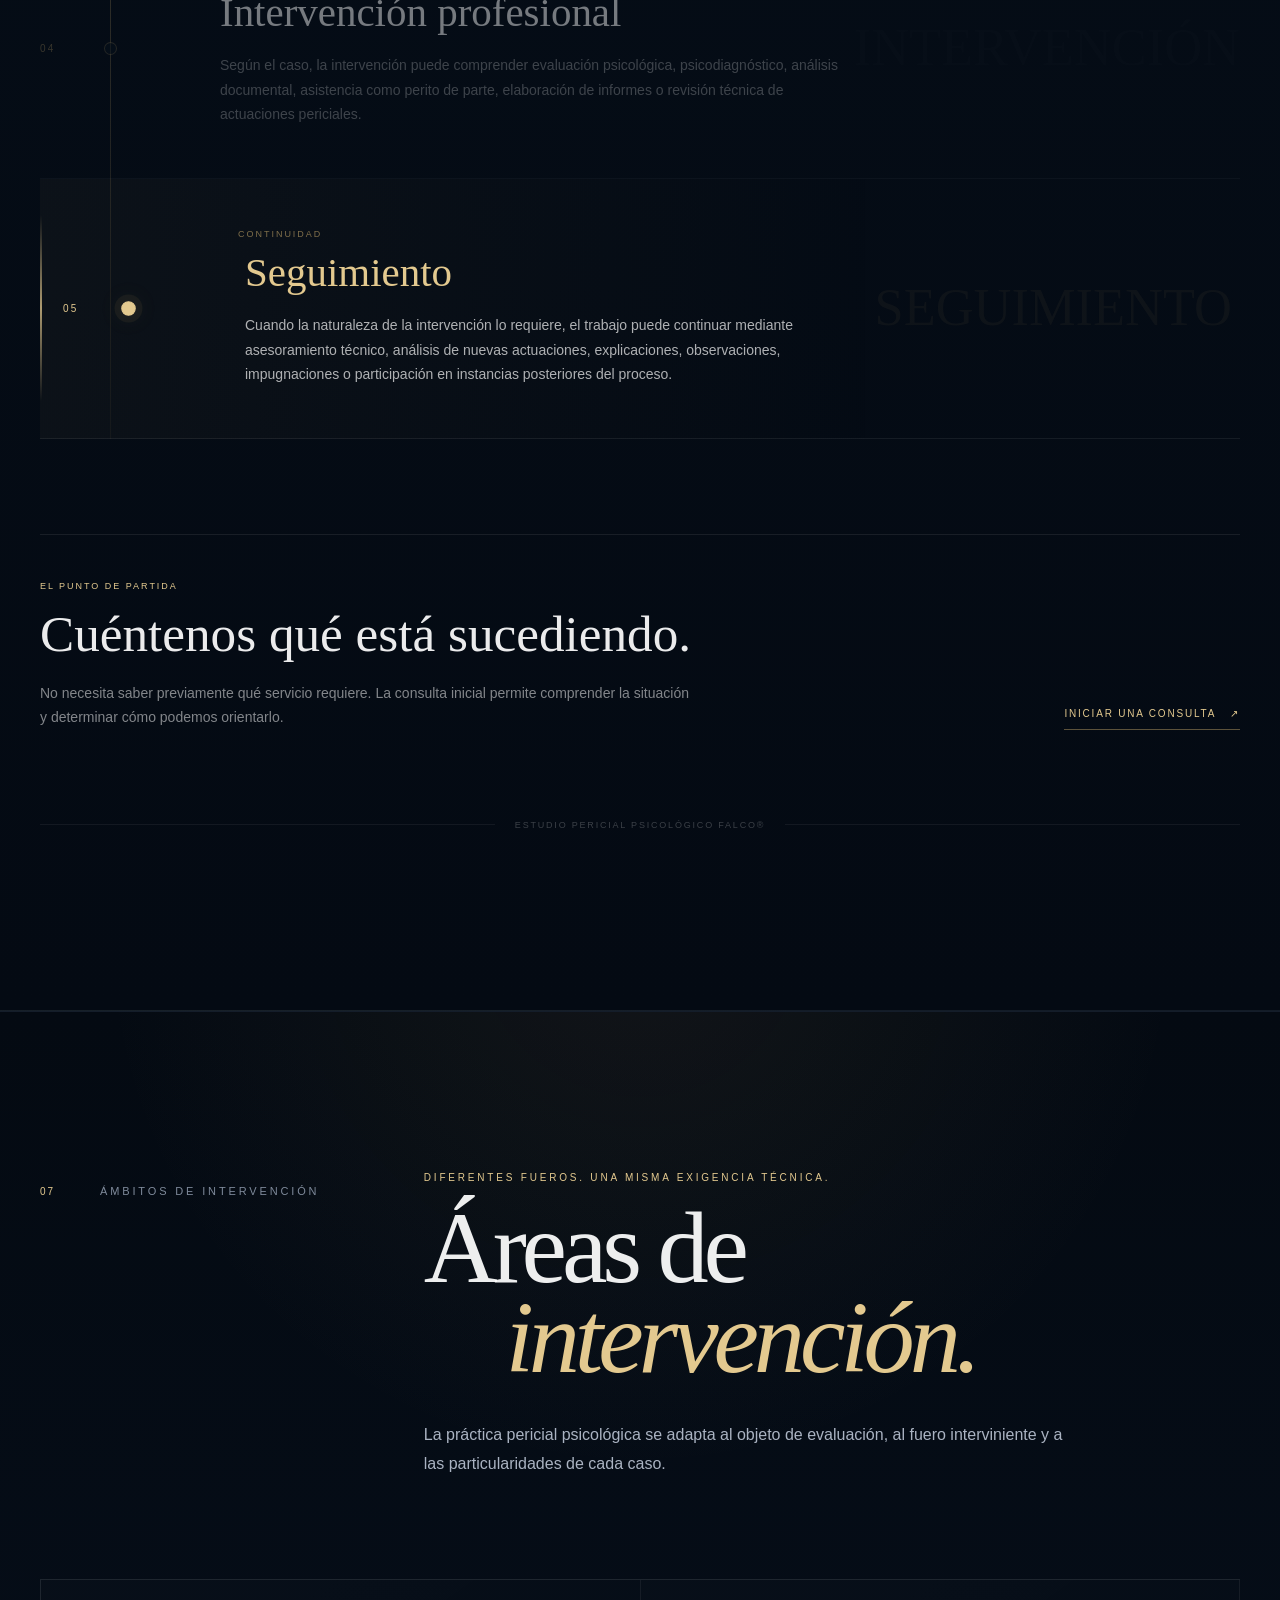
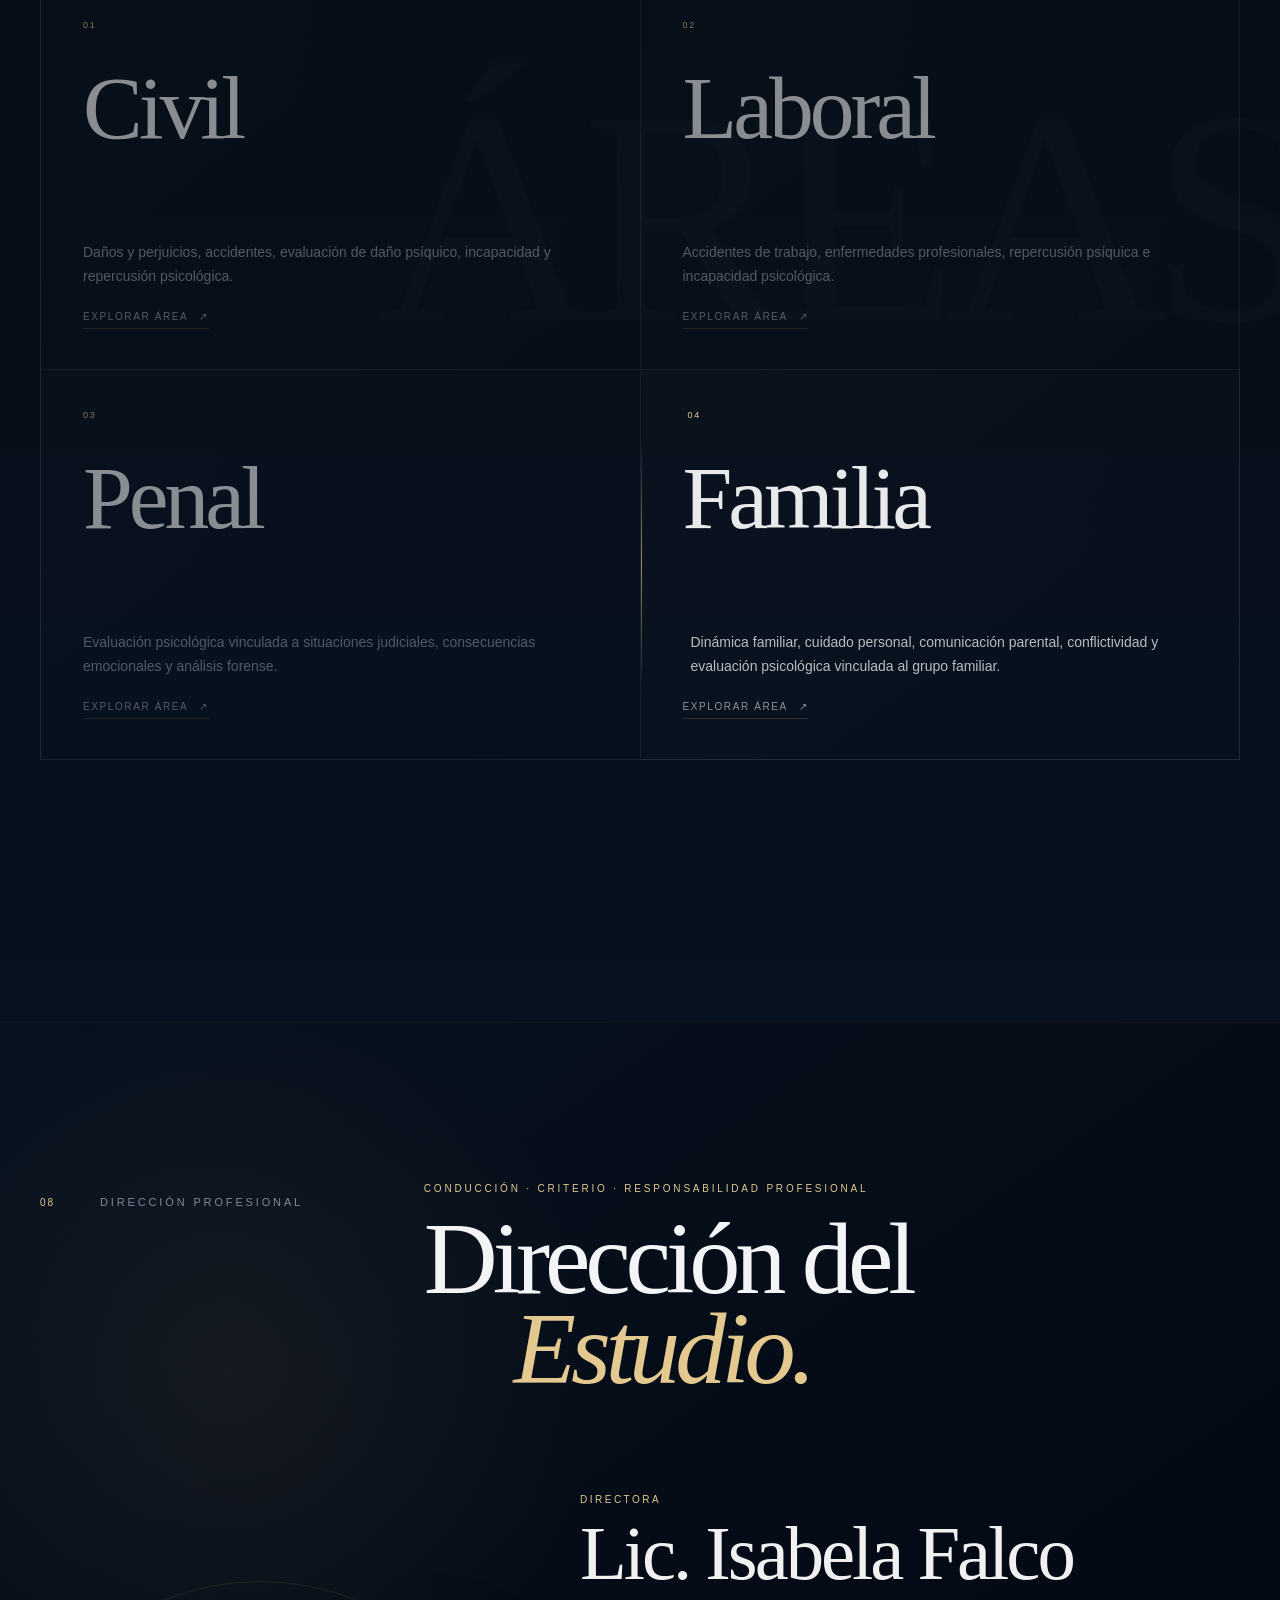
==== commit 51ff804c: "Agregar accesos al Portal de Orientacion Pericial FALCO" ====
--- a/index.html
+++ b/index.html
@@ -343,7 +343,7 @@
         </span>
       </button>
     </div>
-  </header>
+  </header><a class="ef-portal-cta" href="https://falco-orientacion-pericial.pages.dev/" target="_blank" rel="noopener noreferrer">✦ Acceder al Portal de Orientación Pericial ↗</a>
 
 
   <!-- =========================
@@ -358,6 +358,7 @@
       </div>
 
    <nav class="ef-menu__nav" aria-label="Navegación principal">
+  <a href="https://falco-orientacion-pericial.pages.dev/" target="_blank" rel="noopener noreferrer">✦ Portal de Orientación Pericial FALCO® ↗</a>
 
   <a href="#inicio">Inicio</a>
 
@@ -3428,6 +3429,7 @@
         <a href="#direccion">Dirección</a>
         <a href="#equipo">Equipo interdisciplinario</a>
         <a href="#metodo">Método FALCO®</a>
+        <a href="https://falco-orientacion-pericial.pages.dev/" target="_blank" rel="noopener noreferrer">✦ Portal de Orientación Pericial FALCO® ↗</a>
 
       </nav>
 
--- a/css/estudio-falco.css
+++ b/css/estudio-falco.css
@@ -10072,4 +10072,6 @@
     font-size: 2rem;
   }
 
-}+}.ef-portal-cta{display:table;margin:16px auto;padding:14px 22px;border:1px solid var(--gold-soft);border-radius:50px;color:var(--gold-soft);text-decoration:none;font-weight:600}
+.ef-portal-cta{transition:all .3s ease;background:rgba(255,229,138,.06)}.ef-portal-cta:hover{background:rgba(255,229,138,.16);transform:translateY(-2px)}
+.ef-portal-cta{position:relative;z-index:9999;pointer-events:auto;cursor:pointer}
